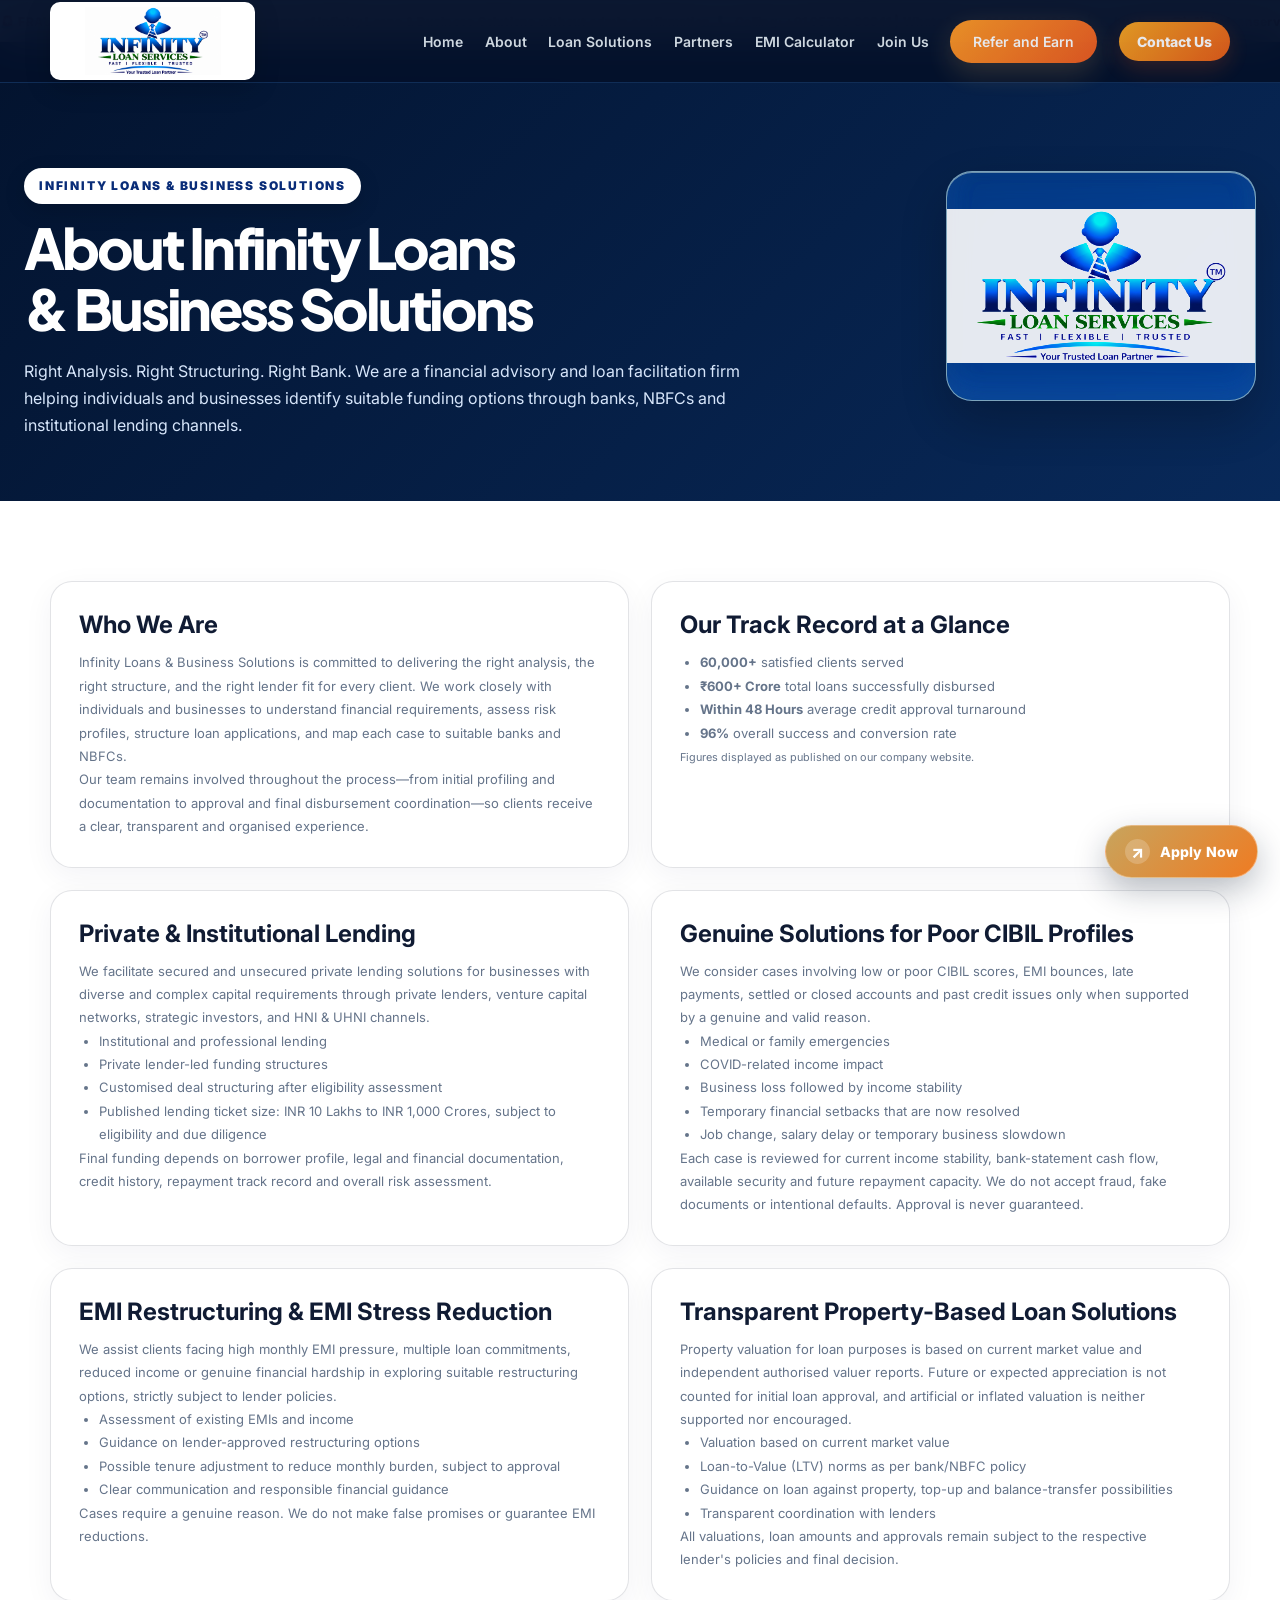
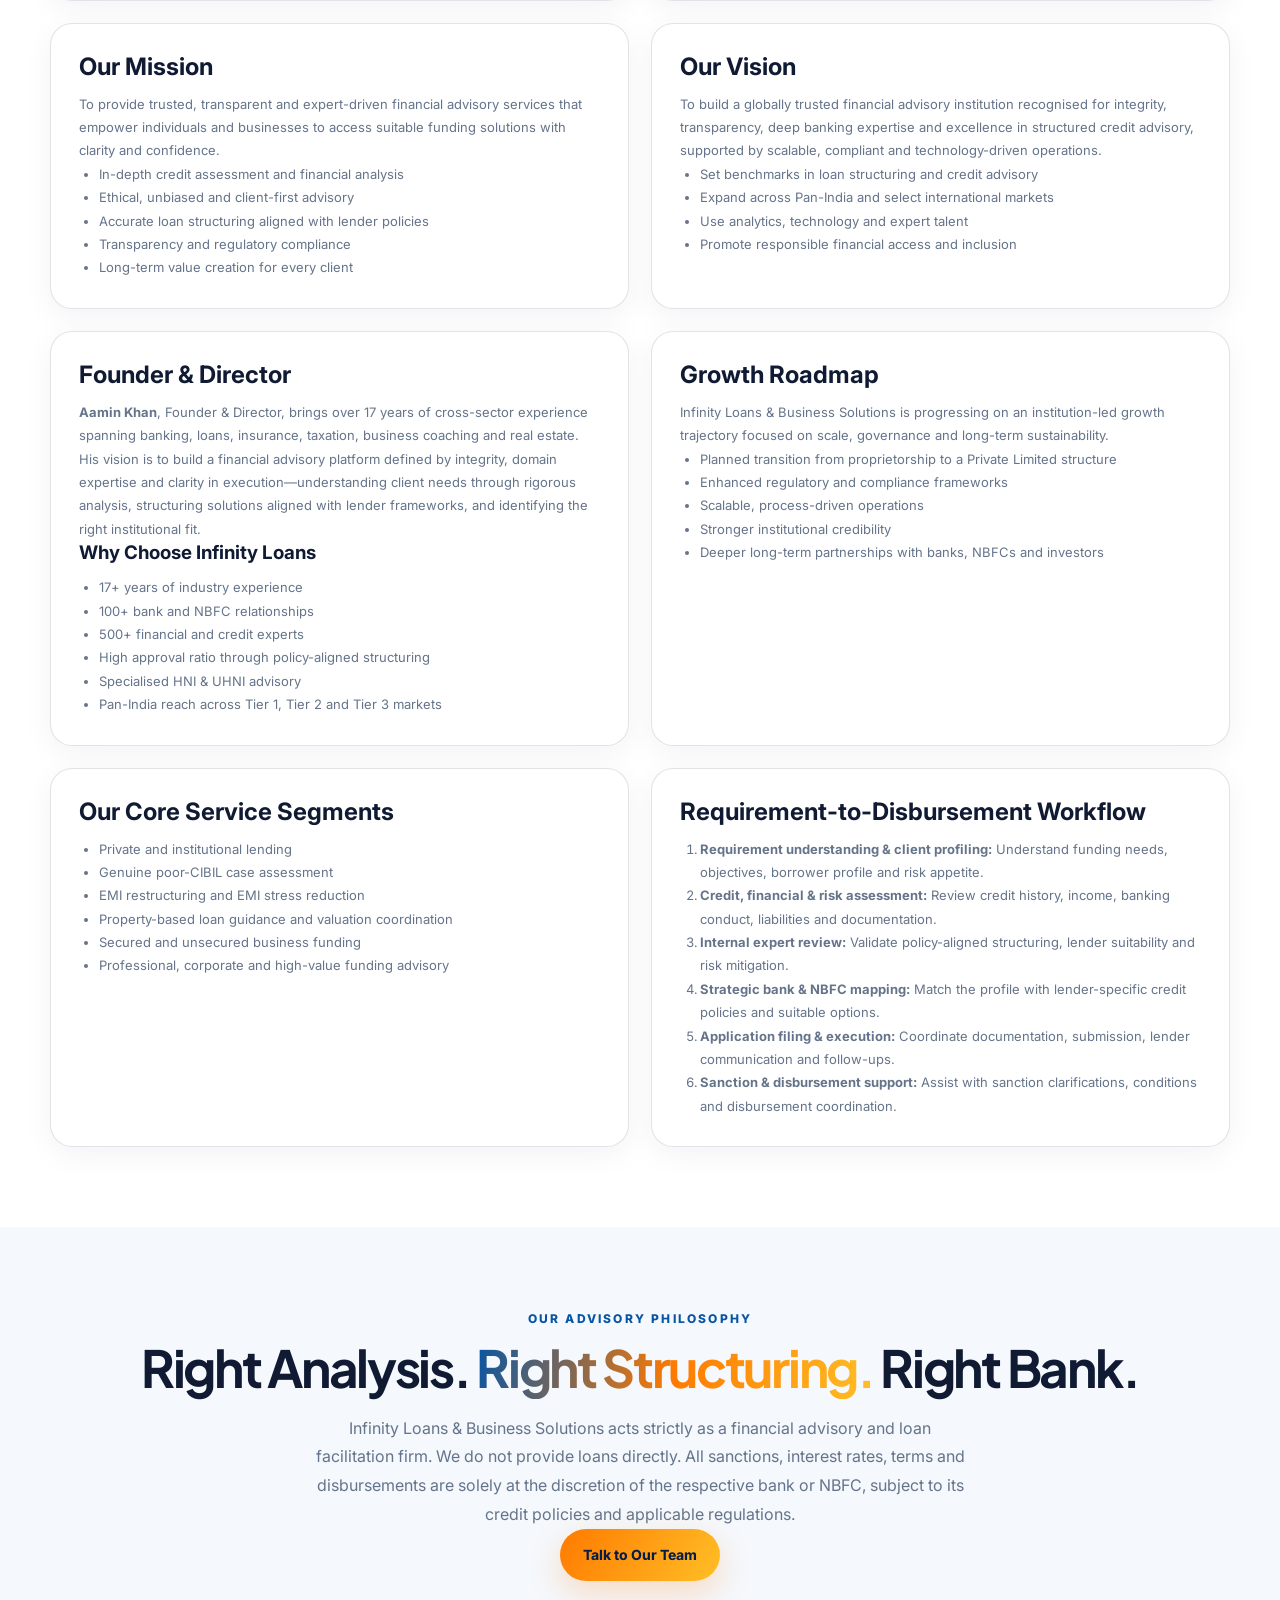
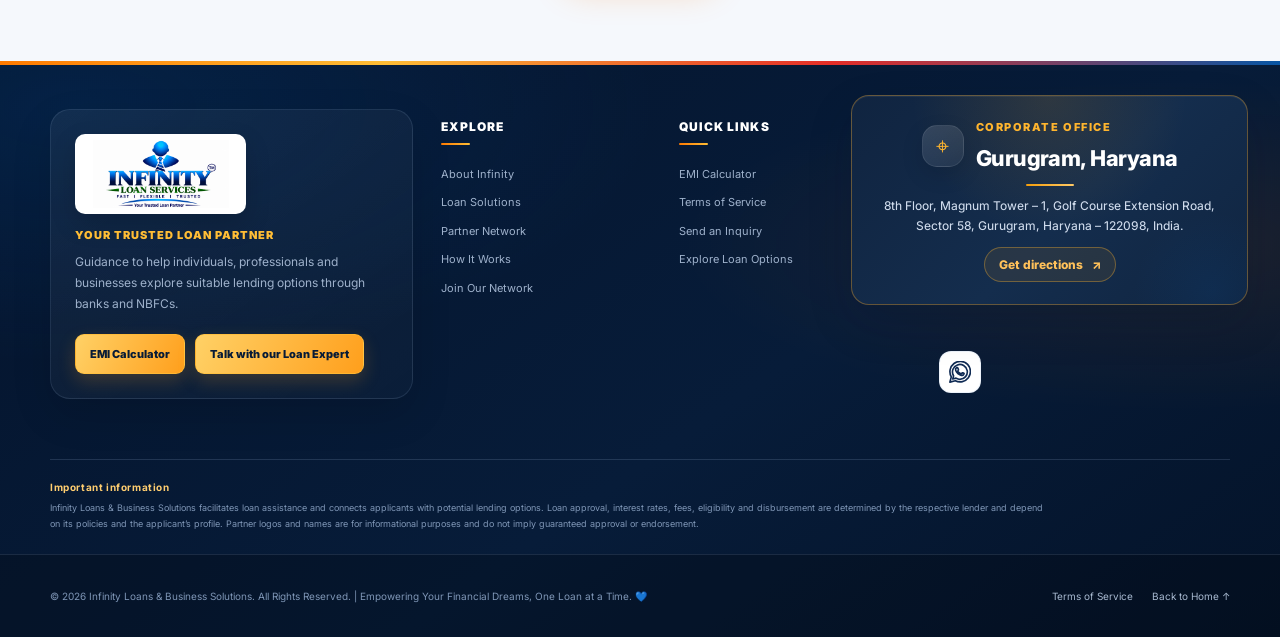
==== about-us.html @ c9a53630 "Upload complete new Infinity Loan Services website" ====
<!doctype html><html lang="en"><head><meta charset="utf-8"><meta name="viewport" content="width=device-width,initial-scale=1">
<title>About Us | Infinity Loans & Business Solutions</title><meta name="description" content="Financial advisory and loan facilitation focused on suitable lender mapping, transparent structuring and end-to-end application support.">
<link rel="canonical" href="about-us.html"><meta property="og:type" content="website"><meta property="og:title" content="About Us | Infinity Loans & Business Solutions"><meta property="og:description" content="Financial advisory and loan facilitation focused on suitable lender mapping and application support."><meta property="og:url" content="about-us.html"><meta property="og:image" content="https://Infinityloanservices-r7s5.vercel.app/assets/navicon.png">
<link rel="icon" href="assets/navicon.png?v=3" type="image/png" sizes="512x512"><link rel="apple-touch-icon" href="assets/navicon.png?v=3"><link rel="stylesheet" href="style.css">
<link rel="preconnect" href="https://fonts.googleapis.com"><link rel="preconnect" href="https://fonts.gstatic.com" crossorigin>
<link href="https://fonts.googleapis.com/css2?family=Inter:wght@400;500;600;700;800;900&family=Plus+Jakarta+Sans:wght@700;800&display=swap" rel="stylesheet">
<!-- Basic context-menu deterrent only; browser developer tools cannot be disabled securely. -->
<script>document.addEventListener('contextmenu', function (event) { event.preventDefault(); });</script>
</head><body><div class="progress-bar" id="progressBar"></div>
<header class="site-header scrolled" id="header">
<nav class="navbar container">
<a aria-label="Infinity Loans &amp; Business Solutions home" class="brand brand-logo" href="index.html#home"><img alt="Infinity Loans &amp; Business Solutions logo" src="assets/infinity-logo.png"/></a>
<button aria-expanded="false" aria-label="Toggle navigation" class="menu-toggle" id="menuToggle" type="button"><span></span><span></span><span></span></button>
<div class="nav-links" id="navLinks"><a href="index.html">Home</a><a href="about-us.html">About</a><a href="index.html#loans">Loan Solutions</a><a href="index.html#partners">Partners</a><a href="emi-calculator.html">EMI Calculator</a><a href="join-us.html">Join Us</a><a class="nav-cta refer-cta" href="refer-and-earn.html">Refer and Earn</a><a class="nav-contact-cta" href="contact.html">Contact Us</a></div>
</nav>
</header><div class="fraud-alert-ticker" role="status" aria-label="Fraud alert"><div class="fraud-alert-track"><span>🚨 FRAUD ALERT: Never pay anyone in the name of Infinity Loans & Business Solutions without admin confirmation. 📞 Calling: +91 95798 80841 | WhatsApp: +91 97666 16960 | 📧 business@infinityloanservices.com / official.infinityloanservices@gmail.com</span><span aria-hidden="true">🚨 FRAUD ALERT: Never pay anyone in the name of Infinity Loans & Business Solutions without admin confirmation. 📞 Calling: +91 95798 80841 | WhatsApp: +91 97666 16960 | 📧 business@infinityloanservices.com / official.infinityloanservices@gmail.com</span></div></div>
<main>
<section class="page-hero"><div class="container"><span class="section-kicker">INFINITY LOANS &amp; BUSINESS SOLUTIONS</span><h1>About Infinity Loans & Business Solutions</h1><p>Right Analysis. Right Structuring. Right Bank. We are a financial advisory and loan facilitation firm helping individuals and businesses identify suitable funding options through banks, NBFCs and institutional lending channels.</p></div></section>
<section class="content-section"><div class="container">
<div class="content-grid">
<div class="content-card"><h2>Who We Are</h2><p>Infinity Loans &amp; Business Solutions is committed to delivering the right analysis, the right structure, and the right lender fit for every client. We work closely with individuals and businesses to understand financial requirements, assess risk profiles, structure loan applications, and map each case to suitable banks and NBFCs.</p><p>Our team remains involved throughout the process—from initial profiling and documentation to approval and final disbursement coordination—so clients receive a clear, transparent and organised experience.</p></div>
<div class="content-card"><h2>Our Track Record at a Glance</h2><ul><li><strong>60,000+</strong> satisfied clients served</li><li><strong>₹600+ Crore</strong> total loans successfully disbursed</li><li><strong>Within 48 Hours</strong> average credit approval turnaround</li><li><strong>96%</strong> overall success and conversion rate</li></ul><p><small>Figures displayed as published on our company website.</small></p></div>
<div class="content-card"><h2>Private &amp; Institutional Lending</h2><p>We facilitate secured and unsecured private lending solutions for businesses with diverse and complex capital requirements through private lenders, venture capital networks, strategic investors, and HNI &amp; UHNI channels.</p><ul><li>Institutional and professional lending</li><li>Private lender-led funding structures</li><li>Customised deal structuring after eligibility assessment</li><li>Published lending ticket size: INR 10 Lakhs to INR 1,000 Crores, subject to eligibility and due diligence</li></ul><p>Final funding depends on borrower profile, legal and financial documentation, credit history, repayment track record and overall risk assessment.</p></div>
<div class="content-card"><h2>Genuine Solutions for Poor CIBIL Profiles</h2><p>We consider cases involving low or poor CIBIL scores, EMI bounces, late payments, settled or closed accounts and past credit issues only when supported by a genuine and valid reason.</p><ul><li>Medical or family emergencies</li><li>COVID-related income impact</li><li>Business loss followed by income stability</li><li>Temporary financial setbacks that are now resolved</li><li>Job change, salary delay or temporary business slowdown</li></ul><p>Each case is reviewed for current income stability, bank-statement cash flow, available security and future repayment capacity. We do not accept fraud, fake documents or intentional defaults. Approval is never guaranteed.</p></div>
<div class="content-card"><h2>EMI Restructuring &amp; EMI Stress Reduction</h2><p>We assist clients facing high monthly EMI pressure, multiple loan commitments, reduced income or genuine financial hardship in exploring suitable restructuring options, strictly subject to lender policies.</p><ul><li>Assessment of existing EMIs and income</li><li>Guidance on lender-approved restructuring options</li><li>Possible tenure adjustment to reduce monthly burden, subject to approval</li><li>Clear communication and responsible financial guidance</li></ul><p>Cases require a genuine reason. We do not make false promises or guarantee EMI reductions.</p></div>
<div class="content-card"><h2>Transparent Property-Based Loan Solutions</h2><p>Property valuation for loan purposes is based on current market value and independent authorised valuer reports. Future or expected appreciation is not counted for initial loan approval, and artificial or inflated valuation is neither supported nor encouraged.</p><ul><li>Valuation based on current market value</li><li>Loan-to-Value (LTV) norms as per bank/NBFC policy</li><li>Guidance on loan against property, top-up and balance-transfer possibilities</li><li>Transparent coordination with lenders</li></ul><p>All valuations, loan amounts and approvals remain subject to the respective lender's policies and final decision.</p></div>
<div class="content-card"><h2>Our Mission</h2><p>To provide trusted, transparent and expert-driven financial advisory services that empower individuals and businesses to access suitable funding solutions with clarity and confidence.</p><ul><li>In-depth credit assessment and financial analysis</li><li>Ethical, unbiased and client-first advisory</li><li>Accurate loan structuring aligned with lender policies</li><li>Transparency and regulatory compliance</li><li>Long-term value creation for every client</li></ul></div>
<div class="content-card"><h2>Our Vision</h2><p>To build a globally trusted financial advisory institution recognised for integrity, transparency, deep banking expertise and excellence in structured credit advisory, supported by scalable, compliant and technology-driven operations.</p><ul><li>Set benchmarks in loan structuring and credit advisory</li><li>Expand across Pan-India and select international markets</li><li>Use analytics, technology and expert talent</li><li>Promote responsible financial access and inclusion</li></ul></div>
<div class="content-card"><h2>Founder &amp; Director</h2><p><strong>Aamin Khan</strong>, Founder &amp; Director, brings over 17 years of cross-sector experience spanning banking, loans, insurance, taxation, business coaching and real estate.</p><p>His vision is to build a financial advisory platform defined by integrity, domain expertise and clarity in execution—understanding client needs through rigorous analysis, structuring solutions aligned with lender frameworks, and identifying the right institutional fit.</p><h3>Why Choose Infinity Loans</h3><ul><li>17+ years of industry experience</li><li>100+ bank and NBFC relationships</li><li>500+ financial and credit experts</li><li>High approval ratio through policy-aligned structuring</li><li>Specialised HNI &amp; UHNI advisory</li><li>Pan-India reach across Tier 1, Tier 2 and Tier 3 markets</li></ul></div>
<div class="content-card"><h2>Growth Roadmap</h2><p>Infinity Loans &amp; Business Solutions is progressing on an institution-led growth trajectory focused on scale, governance and long-term sustainability.</p><ul><li>Planned transition from proprietorship to a Private Limited structure</li><li>Enhanced regulatory and compliance frameworks</li><li>Scalable, process-driven operations</li><li>Stronger institutional credibility</li><li>Deeper long-term partnerships with banks, NBFCs and investors</li></ul></div>
<div class="content-card"><h2>Our Core Service Segments</h2><ul><li>Private and institutional lending</li><li>Genuine poor-CIBIL case assessment</li><li>EMI restructuring and EMI stress reduction</li><li>Property-based loan guidance and valuation coordination</li><li>Secured and unsecured business funding</li><li>Professional, corporate and high-value funding advisory</li></ul></div>
<div class="content-card"><h2>Requirement-to-Disbursement Workflow</h2><ol><li><strong>Requirement understanding &amp; client profiling:</strong> Understand funding needs, objectives, borrower profile and risk appetite.</li><li><strong>Credit, financial &amp; risk assessment:</strong> Review credit history, income, banking conduct, liabilities and documentation.</li><li><strong>Internal expert review:</strong> Validate policy-aligned structuring, lender suitability and risk mitigation.</li><li><strong>Strategic bank &amp; NBFC mapping:</strong> Match the profile with lender-specific credit policies and suitable options.</li><li><strong>Application filing &amp; execution:</strong> Coordinate documentation, submission, lender communication and follow-ups.</li><li><strong>Sanction &amp; disbursement support:</strong> Assist with sanction clarifications, conditions and disbursement coordination.</li></ol></div>
</div></div></section>
<section class="content-section alt"><div class="container"><div class="section-title center"><span class="section-kicker">OUR ADVISORY PHILOSOPHY</span><h2>Right Analysis. <span>Right Structuring.</span> Right Bank.</h2><p>Infinity Loans &amp; Business Solutions acts strictly as a financial advisory and loan facilitation firm. We do not provide loans directly. All sanctions, interest rates, terms and disbursements are solely at the discretion of the respective bank or NBFC, subject to its credit policies and applicable regulations.</p><a class="btn btn-primary" href="contact.html">Talk to Our Team</a></div></div></section>
</main><footer class="footer professional-footer" id="site-footer">
  <div class="container footer-main">
    <div class="footer-brand-column">
      <a class="footer-logo-link" href="index.html" aria-label="Infinity Loans & Business Solutions home">
        <img alt="Infinity Loans & Business Solutions" src="assets/infinity-logo.png"/>
      </a>
      <p class="footer-tagline">Your Trusted Loan Partner</p>
      <p class="footer-intro">Guidance to help individuals, professionals and businesses explore suitable lending options through banks and NBFCs.</p>
      <div class="footer-cta-row">
        <a class="footer-button footer-button-outline" href="emi-calculator.html">EMI Calculator</a>
        <button class="footer-button footer-button-outline" type="button" data-open-expert>Talk with our Loan Expert</button>
      </div>
    </div>

    <div class="footer-column">
      <h3>Explore</h3>
      <a href="index.html#about">About Infinity</a>
      <a href="index.html#loans">Loan Solutions</a>
      <a href="index.html#partners">Partner Network</a>
      <a href="index.html#process">How It Works</a>
      <a href="join-us.html">Join Our Network</a>
    </div>

    <div class="footer-column">
      <h3>Quick Links</h3>
      <a href="emi-calculator.html">EMI Calculator</a>
      <a href="terms-of-services.html">Terms of Service</a>
      <a href="index.html#open-loan-form">Send an Inquiry</a>
      <a href="index.html#loans">Explore Loan Options</a>
    </div>
    <div class="footer-social-links footer-social-icons" aria-label="Follow us on social media">


<a aria-label="WhatsApp" title="WhatsApp" href="https://wa.me/919766616960" rel="noopener noreferrer" target="_blank" class="footer-social-icon whatsapp"><svg viewBox="0 0 24 24" aria-hidden="true"><path d="M20.3 3.7A11.3 11.3 0 0 0 2.5 17.3L1 23l5.9-1.5A11.3 11.3 0 0 0 20.3 3.7ZM12 20a8 8 0 0 1-4.1-1.1l-.3-.2-3.5.9.9-3.4-.2-.4A8.1 8.1 0 1 1 12 20Z"/><path d="M16.5 13.8c-.2-.1-1.5-.8-1.7-.9s-.4-.1-.5.1-.6.8-.8.9-.3.2-.5.1a6.7 6.7 0 0 1-2-1.2 7.2 7.2 0 0 1-1.4-1.7c-.1-.2 0-.3.1-.4l.4-.5.2-.4c.1-.1 0-.3 0-.4s-.5-1.3-.7-1.8-.4-.4-.5-.4h-.5c-.2 0-.4.1-.6.3s-.8.8-.8 1.9.8 2.2.9 2.4a9.5 9.5 0 0 0 3.7 3.3c.5.2.9.4 1.2.5.5.2 1 .2 1.4.1.4-.1 1.5-.6 1.7-1.1s.2-1 .2-1.1-.2-.2-.4-.3Z"/></svg></a>
</div>
  </div>

  <div class="container footer-addresses">
    <div class="footer-address-card">
      <div class="footer-address-heading"><span class="footer-address-icon" aria-hidden="true">⌖</span><div><span class="footer-eyebrow">CORPORATE OFFICE</span><h3>Gurugram, Haryana</h3></div></div>
      <p>8th Floor, Magnum Tower – 1, Golf Course Extension Road, Sector 58, Gurugram, Haryana – 122098, India.</p>
      <a class="footer-map-link" href="https://www.google.com/maps/search/?api=1&amp;query=8th+Floor+Magnum+Tower+1+Golf+Course+Extension+Road+Sector+58+Gurugram+Haryana+122098" target="_blank" rel="noopener noreferrer">Get directions <span aria-hidden="true">↗</span></a>
    </div>
  </div>

  <div class="container footer-disclaimer">
    <strong>Important information</strong>
    <p>Infinity Loans & Business Solutions facilitates loan assistance and connects applicants with potential lending options. Loan approval, interest rates, fees, eligibility and disbursement are determined by the respective lender and depend on its policies and the applicant’s profile. Partner logos and names are for informational purposes and do not imply guaranteed approval or endorsement.</p>
  </div>

  <div class="footer-bottom">
    <div class="container footer-bottom-inner">
      <span>© 2026 Infinity Loans & Business Solutions. All Rights Reserved. | Empowering Your Financial Dreams, One Loan at a Time. 💙</span>
      <div class="footer-legal-links"><a href="terms-of-services.html">Terms of Service</a><a href="index.html#home">Back to Home ↑</a></div>
    </div>
  </div>
</footer><div class="expert-modal" id="expertModal" aria-hidden="true" role="dialog" aria-modal="true" aria-labelledby="expertModalTitle"><button class="expert-modal-overlay" type="button" data-close-expert aria-label="Close expert popup"></button><div class="expert-modal-card" role="document"><div class="expert-modal-header"><div class="expert-modal-brand"><img src="assets/infinity-logo.png" alt="Infinity Loans & Business Solutions logo"><strong>Infinity Loans & Business Solutions</strong></div><button type="button" class="expert-modal-close" data-close-expert aria-label="Close">×</button></div><p class="expert-eyebrow">TALK WITH OUR LOAN EXPERT</p><h2 id="expertModalTitle">Aamin Khan</h2><p class="expert-role">Founder &amp; Director</p><div class="expert-contact-details"><a href="tel:+919579880841">☎ +91 95798 80841</a><a href="mailto:business@infinityloanservices.com">✉ business@infinityloanservices.com</a><a href="mailto:official.infinityloanservices@gmail.com">✉ official.infinityloanservices@gmail.com</a></div><p class="expert-help">Get guidance on available loan options and the application process.</p></div></div>
<script src="script.js"></script>
<a class="floating-apply-now" id="floatingApplyNow" href="index.html#open-loan-form"  aria-label="Open loan application form"><span class="floating-apply-icon" aria-hidden="true">↗</span><span>Apply Now</span></a>
</body></html>
---- style.css ----
:root{
  --navy:#092C78;--navy2:#0756C9;--blue:#078CF0;--blue2:#6CB8F5;
  --orange:#FF7900;--red:#ED241D;--gold:#FFB547;--white:#fff;--muted:#63738c;
  --bg:#f7f5f0;--line:rgba(16,27,51,.12);--shadow:0 25px 70px rgba(16,27,51,.12);
  --radius:24px;
}
*{box-sizing:border-box;margin:0;padding:0}
html{scroll-behavior:smooth}
body{font-family:Inter,Arial,sans-serif;color:var(--navy);background:var(--bg);overflow-x:hidden}
a{text-decoration:none;color:inherit}
button{font:inherit}
.container{width:min(1180px,calc(100% - 40px));margin:auto}
.preloader{position:fixed;inset:0;background:#041633;z-index:9999;display:grid;place-items:center;transition:.6s ease}
.preloader img{position:absolute;width:150px;max-width:34vw;background:transparent;padding:0;border-radius:0;object-fit:contain;box-shadow:none;filter:none;z-index:1}
.loader-ring{width:240px;height:240px;box-sizing:border-box;background:#fff;border:3px solid rgba(255,255,255,.18);border-top-color:var(--orange);border-right-color:var(--blue2);border-radius:50%;animation:spin 1.1s linear infinite;box-shadow:0 10px 36px rgba(0,0,0,.18)}
.progress-bar{position:fixed;left:0;top:0;height:3px;width:0;background:linear-gradient(90deg,var(--orange),var(--gold),var(--blue2));z-index:1000;box-shadow:0 0 15px rgba(255,122,0,.8)}
.site-header{position:fixed;top:0;left:0;width:100%;z-index:100;transition:.3s}
.site-header.scrolled{background:rgba(5,24,55,.9);backdrop-filter:blur(16px);box-shadow:0 10px 30px rgba(0,0,0,.12)}
.navbar{height:82px;display:flex;align-items:center;justify-content:space-between;gap:30px}
.brand img{width:165px;height:auto;display:block;filter:drop-shadow(0 6px 18px rgba(0,0,0,.18))}
.nav-links{display:flex;align-items:center;gap:27px;color:#fff;font-weight:600;font-size:14px}
.nav-links>a{position:relative;opacity:.9;transition:.25s}
.nav-links>a:not(.nav-cta)::after{content:"";position:absolute;left:0;bottom:-8px;width:0;height:2px;background:var(--orange);transition:.25s}
.nav-links>a:hover{opacity:1;color:#fff}.nav-links>a:hover::after{width:100%}
.nav-cta{padding:12px 18px;border-radius:30px;background:linear-gradient(135deg,var(--orange),#ff9c17);color:#fff!important;box-shadow:0 8px 25px rgba(255,122,0,.3)}
.menu-toggle{display:none;border:0;background:none;width:42px;height:42px;cursor:pointer}
.menu-toggle span{display:block;width:24px;height:2px;background:#fff;margin:5px auto;transition:.25s}
.hero{min-height:820px;position:relative;overflow:hidden;background:radial-gradient(circle at 78% 35%,rgba(22,166,255,.22),transparent 28%),linear-gradient(135deg,#03132e,#08295a 55%,#04142f)}
.hero-grid{position:absolute;inset:0;background-image:linear-gradient(rgba(255,255,255,.04) 1px,transparent 1px),linear-gradient(90deg,rgba(255,255,255,.04) 1px,transparent 1px);background-size:70px 70px;mask-image:linear-gradient(to bottom,#000,transparent)}

/* LoansJagat-inspired animated lender logo streams for Infinity hero */
.hero-bank-streams{position:absolute;z-index:1;inset:17% 0 7%;overflow:hidden;pointer-events:none;opacity:.48;mask-image:linear-gradient(90deg,transparent 0%,#000 5%,#000 96%,transparent 100%);-webkit-mask-image:linear-gradient(90deg,transparent 0%,#000 5%,#000 96%,transparent 100%)}
/* Keep the hero copy clean while allowing lender logos to remain visible around the visual on the right. */
.hero-bank-streams::after{content:"";position:absolute;z-index:10;inset:0;pointer-events:none;background:linear-gradient(90deg,rgba(3,19,46,.99) 0%,rgba(3,19,46,.96) 31%,rgba(3,19,46,.84) 43%,rgba(3,19,46,.45) 57%,rgba(3,19,46,.08) 76%,rgba(3,19,46,.12) 100%),linear-gradient(180deg,rgba(3,19,46,.45) 0%,transparent 22%,transparent 76%,rgba(3,19,46,.48) 100%)}
.bank-stream-lane{position:absolute;left:0;width:max-content;display:flex;align-items:center;gap:16px;will-change:transform;animation:bankStreamLeft var(--stream-duration,38s) linear infinite;transform:translate3d(0,0,0)}
.bank-stream-lane:nth-child(1){top:8%;--stream-duration:46s;opacity:.48;transform:scale(.82);transform-origin:left center}
.bank-stream-lane:nth-child(2){top:31%;--stream-duration:36s;opacity:.62}
.bank-stream-lane:nth-child(3){top:57%;--stream-duration:42s;opacity:.48;transform:scale(.88);transform-origin:left center}
.bank-stream-lane:nth-child(4){top:79%;--stream-duration:32s;opacity:.32;transform:scale(.78);transform-origin:left center}
.bank-stream-track{display:flex;align-items:center;gap:16px;padding-right:16px}
.bank-stream-card{width:142px;height:58px;flex:0 0 142px;display:flex;align-items:center;gap:9px;padding:9px 11px;border:1px solid rgba(173,213,255,.23);border-radius:14px;background:linear-gradient(135deg,rgba(255,255,255,.105),rgba(255,255,255,.035));box-shadow:0 10px 28px rgba(0,0,0,.12),inset 0 1px rgba(255,255,255,.08);backdrop-filter:blur(8px);-webkit-backdrop-filter:blur(8px)}
.bank-stream-logo{width:31px;height:31px;flex:0 0 31px;display:grid;place-items:center;border-radius:8px;background:rgba(255,255,255,.94);overflow:hidden;color:#123c79;font-weight:900;font-size:10px;letter-spacing:-.5px}
.bank-stream-logo img{width:25px;height:25px;object-fit:contain;display:block}
.bank-stream-name{font-size:9px;line-height:1.2;font-weight:800;color:rgba(239,247,255,.9);max-width:83px}
@keyframes bankStreamLeft{from{transform:translate3d(0,0,0)}to{transform:translate3d(-50%,0,0)}}
@media(max-width:800px){.hero-bank-streams{inset:18% 0 9%;opacity:.34}.bank-stream-card{width:120px;height:49px;flex-basis:120px;padding:7px 8px;gap:7px}.bank-stream-logo{width:27px;height:27px;flex-basis:27px}.bank-stream-logo img{width:22px;height:22px}.bank-stream-name{font-size:8px}.bank-stream-lane{gap:10px}.bank-stream-track{gap:10px}}
@media(max-width:480px){.hero-bank-streams{inset:16% 0 6%;opacity:.22}.bank-stream-lane:nth-child(1),.bank-stream-lane:nth-child(4){display:none}.bank-stream-card{width:108px;height:44px;flex-basis:108px}.bank-stream-name{font-size:7px}}
@media(prefers-reduced-motion:reduce){.bank-stream-lane{animation:none;transform:translate3d(-18%,0,0)}}

.orb{position:absolute;border-radius:50%;filter:blur(2px);animation:float 7s ease-in-out infinite}
.orb-1{width:500px;height:500px;right:-170px;top:120px;background:radial-gradient(circle,rgba(255,122,0,.28),transparent 67%)}
.orb-2{width:420px;height:420px;left:-180px;bottom:40px;background:radial-gradient(circle,rgba(0,115,255,.24),transparent 67%);animation-delay:-2s}
.hero-content{min-height:820px;display:grid;grid-template-columns:1.04fr .96fr;align-items:center;gap:20px;padding-top:70px;position:relative;z-index:2}
.hero-copy{color:#fff;padding:50px 0 30px}
.eyebrow,.section-kicker{font-size:12px;letter-spacing:2.2px;font-weight:800;color:var(--orange)}
.eyebrow{display:inline-flex;align-items:center;gap:9px;padding:9px 13px;border:1px solid rgba(255,255,255,.17);border-radius:30px;background:rgba(255,255,255,.06);margin-bottom:20px;color:#dfeaff}
.pulse-dot{width:8px;height:8px;background:#2df59b;border-radius:50%;box-shadow:0 0 0 7px rgba(45,245,155,.1);animation:pulse 1.7s infinite}
h1{font-family:"Plus Jakarta Sans",Inter,sans-serif;font-size:clamp(46px,6vw,76px);line-height:1.02;letter-spacing:-3px;max-width:720px}
h1 span,h2 span{background:linear-gradient(90deg,var(--orange),var(--gold));-webkit-background-clip:text;background-clip:text;color:transparent}
.hero-text{font-size:17px;line-height:1.8;color:#c5d4ea;max-width:610px;margin:25px 0}
.hero-actions{display:flex;gap:14px;flex-wrap:wrap}
.btn{display:inline-flex;align-items:center;gap:12px;padding:15px 22px;border-radius:12px;font-weight:800;font-size:14px;transition:.3s}
.btn-primary{background:linear-gradient(135deg,var(--orange),#ffad25);color:#fff;box-shadow:0 15px 35px rgba(255,122,0,.25)}
.btn-primary:hover{transform:translateY(-3px);box-shadow:0 20px 40px rgba(255,122,0,.35)}
.btn-ghost{border:1px solid rgba(255,255,255,.2);color:#fff;background:rgba(255,255,255,.04)}
.btn-ghost:hover{background:rgba(255,255,255,.1);transform:translateY(-3px)}
.trust-row{display:flex;gap:0;margin-top:48px;border-top:1px solid rgba(255,255,255,.12);padding-top:24px}
.trust-row>div{padding:0 25px;border-right:1px solid rgba(255,255,255,.12)}
.trust-row>div:first-child{padding-left:0}.trust-row>div:last-child{border:0}
.trust-row strong{display:block;font-size:21px;color:#fff}.trust-row span{font-size:11px;color:#9eb0c9;line-height:1.4;display:block;margin-top:4px}
.disclaimer{display:block;color:#7187a6;font-size:9px;margin-top:15px}
.hero-visual{height:620px;position:relative;display:grid;place-items:center}
.logo-stage{width:min(500px,90%);aspect-ratio:1;position:relative;display:grid;place-items:center}
.logo-stage img{width:58%;z-index:3;filter:drop-shadow(0 30px 35px rgba(0,0,0,.35))}
.logo-backdrop{position:absolute;width:58%;height:58%;border-radius:50%;background:radial-gradient(circle,rgba(255,255,255,.12),rgba(255,255,255,.02) 55%,transparent 70%);box-shadow:inset 0 0 80px rgba(255,255,255,.04),0 0 80px rgba(16,157,255,.16)}
.stage-ring{position:absolute;border-radius:50%;border:1px solid rgba(255,255,255,.13);transform:rotateX(65deg)}
.ring-a{inset:7%;animation:spin 15s linear infinite;border-color:rgba(255,122,0,.35)}
.ring-b{inset:17%;animation:spinReverse 11s linear infinite;border-color:rgba(22,166,255,.3)}
.ring-c{inset:28%;animation:spin 8s linear infinite;border-style:dashed}
.floating-card{position:absolute;z-index:5;background:rgba(255,255,255,.1);border:1px solid rgba(255,255,255,.17);backdrop-filter:blur(18px);border-radius:17px;padding:15px 17px;color:#fff;display:flex;align-items:center;gap:12px;box-shadow:0 20px 40px rgba(0,0,0,.2);animation:float 5s ease-in-out infinite}
.floating-card small{display:block;color:#a9bdd8;margin-top:4px;font-size:10px}
.card-top{right:4%;top:17%}.card-bottom{left:4%;bottom:15%;animation-delay:-2s}
.mini-icon{width:35px;height:35px;border-radius:50%;display:grid;place-items:center;background:rgba(42,239,153,.15);color:#48f7a6;font-weight:900}
.mini-bars{height:34px;display:flex;align-items:flex-end;gap:4px}.mini-bars i{display:block;width:5px;background:var(--orange);border-radius:4px}.mini-bars i:nth-child(1){height:10px}.mini-bars i:nth-child(2){height:17px}.mini-bars i:nth-child(3){height:25px}.mini-bars i:nth-child(4){height:19px}.mini-bars i:nth-child(5){height:31px}
.hero-bottom-wave{position:absolute;bottom:-1px;left:-2%;width:104%;height:80px;background:var(--bg);clip-path:ellipse(65% 60% at 50% 100%)}
.stats-strip{background:#fff;border-bottom:1px solid var(--line)}
.stats-grid{display:grid;grid-template-columns:repeat(4,1fr);gap:0}
.stat{display:flex;align-items:center;gap:14px;padding:25px 22px;border-right:1px solid var(--line)}.stat:first-child{padding-left:0}.stat:last-child{border:0}
.stat-icon{width:45px;height:45px;border-radius:13px;display:grid;place-items:center;background:linear-gradient(135deg,#fff2e8,#e8f4ff);color:var(--blue);font-size:20px;font-weight:900}
.stat strong{font-size:23px}.stat>div>span{font-size:17px;font-weight:800;color:var(--orange)}.stat small{display:block;color:#71819a;font-size:10px;margin-top:3px}
.section{padding:105px 0}
.split{display:grid;grid-template-columns:1.1fr .9fr;gap:80px;align-items:center}
.section-heading h2,.section-title h2{font-family:"Plus Jakarta Sans",Inter,sans-serif;font-size:clamp(34px,4vw,53px);line-height:1.1;letter-spacing:-2px;margin:12px 0 18px}
.section-heading>p,.section-title>p{color:#64748b;line-height:1.8;max-width:650px}
.feature-list{margin-top:30px;display:grid;gap:15px}
.feature-list>div{display:grid;grid-template-columns:45px 1fr;column-gap:14px;padding:16px 0;border-bottom:1px solid var(--line)}
.feature-list span{grid-row:span 2;color:var(--orange);font-weight:900;font-size:13px}
.feature-list b{font-size:15px}.feature-list p{color:#748198;font-size:12px;margin-top:4px}
.director-card{position:relative;overflow:hidden;background:linear-gradient(145deg,#071b40,#0b3673);color:#fff;border-radius:30px;padding:45px;min-height:420px;box-shadow:var(--shadow)}
.director-glow{position:absolute;width:280px;height:280px;right:-100px;top:-100px;border-radius:50%;background:radial-gradient(circle,rgba(255,122,0,.35),transparent 68%)}
.director-avatar{width:76px;height:76px;border-radius:22px;display:grid;place-items:center;background:linear-gradient(135deg,var(--orange),var(--red));font-size:24px;font-weight:900;box-shadow:0 12px 30px rgba(255,80,0,.25)}
.director-label{margin-top:45px;font-size:11px;letter-spacing:2px;color:#8ea8c9;font-weight:800}
.director-card h3{font-size:37px;margin:7px 0}.director-card p{color:#b8c8dd;line-height:1.8;font-size:13px;max-width:420px}
.text-link{display:inline-flex;margin-top:25px;color:#fff;font-weight:800;font-size:13px;border-bottom:1px solid var(--orange);padding-bottom:5px}
.loans{background:#fff}
.center{text-align:center}.center>p{margin:0 auto}
.loan-filter{display:flex;justify-content:center;gap:9px;margin:35px 0;flex-wrap:wrap}
.filter,.partner-tab{border:1px solid var(--line);background:#fff;padding:10px 17px;border-radius:30px;color:#5f6e83;font-size:12px;font-weight:800;cursor:pointer;transition:.25s}
.filter:hover,.filter.active,.partner-tab:hover,.partner-tab.active{background:var(--navy);color:#fff;border-color:var(--navy)}
.loan-grid{display:grid;grid-template-columns:repeat(4,1fr);gap:17px}
.loan-card{padding:24px;border:1px solid var(--line);border-radius:19px;background:#fff;position:relative;overflow:hidden;transition:.35s;box-shadow:0 5px 20px rgba(7,29,73,.03)}
.loan-card::before{content:"";position:absolute;inset:0;background:linear-gradient(135deg,rgba(255,122,0,.09),transparent 50%,rgba(0,100,230,.06));opacity:0;transition:.3s}
.loan-card:hover{transform:translateY(-7px);box-shadow:0 20px 45px rgba(7,29,73,.1);border-color:rgba(0,100,230,.2)}.loan-card:hover::before{opacity:1}
.loan-icon{width:50px;height:50px;border-radius:15px;display:grid;place-items:center;background:linear-gradient(135deg,#fff1e8,#eaf5ff);color:var(--orange);font-size:22px;font-weight:900;margin-bottom:18px}
.loan-card h3{font-size:16px;margin-bottom:8px}.loan-card p{font-size:11px;color:#718096;line-height:1.65;min-height:53px}.loan-card>span{display:block;margin-top:17px;color:var(--blue);font-size:11px;font-weight:900}
.partner-section{background:linear-gradient(180deg,#f7faff,#eef4fc)}
.partner-tabs{display:flex;justify-content:center;gap:8px;margin:35px 0 25px}
.partner-panel{display:none}.partner-panel.active{display:block;animation:fadeUp .4s ease}
.logo-grid{display:grid;grid-template-columns:repeat(5,1fr);gap:10px}
.logo-grid div{min-height:74px;border:1px solid rgba(10,45,99,.1);border-radius:14px;background:#fff;display:grid;place-items:center;text-align:center;padding:10px;font-weight:900;font-size:12px;color:#123768;box-shadow:0 6px 18px rgba(7,29,73,.03);transition:.25s}
.logo-grid div:hover{transform:translateY(-3px);border-color:rgba(255,122,0,.35);color:var(--orange)}
.partner-note{text-align:center;color:#8996aa;font-size:10px;margin-top:18px}
.process{background:#fff}
.process-line{display:grid;grid-template-columns:repeat(4,1fr);gap:20px;margin-top:55px;position:relative}
.process-line::before{content:"";position:absolute;top:52px;left:11%;right:11%;height:1px;background:linear-gradient(90deg,var(--orange),var(--blue2));opacity:.25}
.process-step{position:relative;text-align:center}.process-step>span{font-size:10px;font-weight:900;color:var(--orange)}
.process-icon{position:relative;margin:12px auto 20px;width:75px;height:75px;border-radius:50%;display:grid;place-items:center;background:#fff;border:8px solid #edf4ff;box-shadow:0 10px 30px rgba(5,40,90,.09);font-size:23px;color:var(--blue);z-index:2}
.process-step h3{font-size:15px}.process-step p{font-size:11px;line-height:1.6;color:#748198;margin-top:8px;padding:0 20px}
.cta-section{position:relative;overflow:hidden;background:linear-gradient(135deg,#061a3d,#0b3b80);color:#fff;padding:90px 0}
.cta-section::before{content:"";position:absolute;inset:0;background-image:linear-gradient(rgba(255,255,255,.04) 1px,transparent 1px),linear-gradient(90deg,rgba(255,255,255,.04) 1px,transparent 1px);background-size:60px 60px}
.cta-glow{position:absolute;width:600px;height:600px;right:-250px;top:-250px;border-radius:50%;background:radial-gradient(circle,rgba(255,122,0,.25),transparent 65%)}
.cta-inner{position:relative;display:grid;grid-template-columns:1fr .8fr;align-items:center;gap:70px}
.cta-inner h2{font-family:"Plus Jakarta Sans",Inter,sans-serif;font-size:clamp(38px,5vw,60px);line-height:1.05;letter-spacing:-2px;margin:10px 0 18px}.cta-inner p{color:#b8c8df;line-height:1.7;max-width:550px}
.contact-card{padding:25px;border:1px solid rgba(255,255,255,.15);border-radius:22px;background:rgba(255,255,255,.06);backdrop-filter:blur(15px)}
.contact-item{display:flex;align-items:center;gap:15px;padding:16px 0;border-bottom:1px solid rgba(255,255,255,.1)}.contact-item:last-child{border:0}
.contact-item>span{width:43px;height:43px;border-radius:12px;display:grid;place-items:center;background:rgba(255,122,0,.15);color:#ffad42}.contact-item small{display:block;font-size:9px;letter-spacing:1.5px;color:#91a8c8;font-weight:800;margin-bottom:4px}.contact-item a{font-size:13px;font-weight:700;color:#fff;word-break:break-word}
.footer{background:#03122b;color:#91a6c3}.footer-top{padding:38px 0;display:flex;align-items:center;justify-content:space-between;gap:30px}.footer-brand img{width:170px;filter:drop-shadow(0 6px 15px rgba(0,0,0,.3))}.footer-brand p{font-size:10px;margin-top:8px;color:#738aa9}.footer-links{display:flex;gap:22px;font-size:11px;font-weight:700}.footer-links a:hover{color:#fff}
.footer-bottom{border-top:1px solid rgba(255,255,255,.08);padding:18px 0;display:flex;justify-content:space-between;gap:20px;font-size:9px}
.back-top{position:fixed;right:22px;bottom:22px;width:43px;height:43px;border:0;border-radius:50%;background:var(--orange);color:#fff;font-size:19px;cursor:pointer;opacity:0;visibility:hidden;transform:translateY(10px);transition:.3s;z-index:90;box-shadow:0 10px 25px rgba(255,122,0,.3)}.back-top.show{opacity:1;visibility:visible;transform:none}
.reveal{opacity:0;transform:translateY(28px);transition:opacity .8s ease,transform .8s ease}.reveal.visible{opacity:1;transform:none}.delay-1{transition-delay:.1s}.delay-2{transition-delay:.2s}.delay-3{transition-delay:.3s}
.hero-particles{position:absolute;inset:0;pointer-events:none}.particle{position:absolute;width:3px;height:3px;background:#fff;border-radius:50%;opacity:.25;animation:particleMove linear infinite}
@keyframes spin{to{transform:rotate(360deg)}}@keyframes spinReverse{to{transform:rotate(-360deg)}}@keyframes float{0%,100%{transform:translateY(0)}50%{transform:translateY(-13px)}}@keyframes pulse{50%{box-shadow:0 0 0 12px rgba(45,245,155,0)}}@keyframes fadeUp{from{opacity:0;transform:translateY(10px)}to{opacity:1;transform:none}}@keyframes particleMove{to{transform:translateY(-100vh);opacity:0}} 
@media(max-width:1050px){.nav-links{gap:16px}.hero-content{grid-template-columns:1fr .8fr}.loan-grid{grid-template-columns:repeat(3,1fr)}.logo-grid{grid-template-columns:repeat(4,1fr)}}
@media(max-width:800px){
  .container{width:min(100% - 28px,650px)}.navbar{height:70px}.brand img{width:145px}.menu-toggle{display:block}
  .nav-links{position:absolute;top:70px;left:14px;right:14px;display:none;flex-direction:column;align-items:stretch;gap:0;background:rgba(4,20,47,.98);border:1px solid rgba(255,255,255,.12);border-radius:18px;padding:10px;box-shadow:0 25px 50px rgba(0,0,0,.25)}
  .nav-links.open{display:flex}.nav-links>a{padding:14px 12px}.nav-links>a:not(.nav-cta)::after{display:none}.nav-cta{text-align:center;margin-top:5px}
  .hero{min-height:auto}.hero-content{min-height:auto;grid-template-columns:1fr;padding:100px 0 90px}.hero-copy{padding:30px 0 0}.hero-visual{height:420px;order:-1}.logo-stage{width:360px}.card-top{right:0;top:8%}.card-bottom{left:0;bottom:8%}
  h1{font-size:46px;letter-spacing:-2px}.hero-text{font-size:14px}.trust-row{margin-top:35px}.trust-row>div{padding:0 13px}.trust-row strong{font-size:17px}.trust-row span{font-size:9px}
  .stats-grid{grid-template-columns:repeat(2,1fr)}.stat:nth-child(2){border-right:0}.stat:nth-child(3),.stat:nth-child(4){border-top:1px solid var(--line)}
  .section{padding:75px 0}.split,.cta-inner{grid-template-columns:1fr;gap:45px}.director-card{min-height:360px}.loan-grid{grid-template-columns:repeat(2,1fr)}.logo-grid{grid-template-columns:repeat(3,1fr)}
  .process-line{grid-template-columns:repeat(2,1fr);gap:35px}.process-line::before{display:none}.footer-top{flex-direction:column;align-items:flex-start}.footer-bottom{flex-direction:column}
}
@media(max-width:480px){
  .container{width:calc(100% - 22px)}.hero-content{padding-top:85px}.hero-visual{height:340px}.logo-stage{width:285px}.floating-card{padding:11px;font-size:11px}.card-top{right:-3px}.card-bottom{left:-3px}
  h1{font-size:40px}.hero-actions .btn{width:100%;justify-content:center}.trust-row>div{padding:0 8px}.trust-row strong{font-size:14px}.trust-row span{font-size:8px}
  .loan-grid{grid-template-columns:1fr}.logo-grid{grid-template-columns:repeat(2,1fr)}.logo-grid div{min-height:65px;font-size:10px}
  .stats-grid{grid-template-columns:1fr}.stat{border-right:0!important;border-top:1px solid var(--line)!important}.stat:first-child{border-top:0!important}.process-line{grid-template-columns:1fr}
  .cta-inner h2{font-size:40px}.footer-links{flex-wrap:wrap;gap:12px}
}


/* --- Logo sizing / transparent PNG handling --- */
.brand{
  display:flex;
  align-items:center;
  width:190px;
  height:62px;
  overflow:visible;
}
.brand img{
  width:190px;
  height:62px;
  object-fit:contain;
  object-position:center;
  display:block;
  filter:drop-shadow(0 7px 16px rgba(0,0,0,.18));
}
.logo-stage{
  overflow:visible;
}
.logo-stage img{
  width:64%;
  height:auto;
  max-height:72%;
  object-fit:contain;
  object-position:center;
  display:block;
}
.footer-brand img{
  width:190px;
  height:72px;
  object-fit:contain;
  object-position:center;
  display:block;
}

/* --- Inquiry popup --- */
body.modal-open{overflow:hidden}
.inquiry-modal{
  position:fixed;
  inset:0;
  z-index:10000;
  display:grid;
  place-items:center;
  padding:20px;
  opacity:0;
  visibility:hidden;
  pointer-events:none;
  transition:opacity .3s ease,visibility .3s ease;
}
.inquiry-modal.show{
  opacity:1;
  visibility:visible;
  pointer-events:auto;
}
.inquiry-overlay{
  position:absolute;
  inset:0;
  background:rgba(2,13,32,.78);
  backdrop-filter:blur(9px);
}
.inquiry-box{
  position:relative;
  z-index:2;
  width:min(560px,100%);
  max-height:calc(100vh - 32px);
  overflow:auto;
  border-radius:28px;
  padding:30px;
  background:
    radial-gradient(circle at 100% 0,rgba(255,125,0,.12),transparent 28%),
    linear-gradient(145deg,#ffffff,#f6f9ff);
  border:1px solid rgba(255,255,255,.7);
  box-shadow:0 35px 100px rgba(0,0,0,.4);
  transform:translateY(25px) scale(.97);
  transition:transform .35s ease;
}
.inquiry-modal.show .inquiry-box{transform:none}
.inquiry-accent{
  position:absolute;
  left:0;
  top:0;
  width:100%;
  height:5px;
  background:linear-gradient(90deg,var(--orange),var(--gold),var(--blue2));
  border-radius:28px 28px 0 0;
}
.inquiry-close{
  position:absolute;
  right:18px;
  top:17px;
  width:38px;
  height:38px;
  border:1px solid var(--line);
  border-radius:50%;
  background:#fff;
  color:var(--navy);
  font-size:25px;
  line-height:1;
  cursor:pointer;
  z-index:3;
  transition:.2s;
}
.inquiry-close:hover{background:var(--navy);color:#fff;transform:rotate(90deg)}
.inquiry-logo-wrap{
  width:150px;
  height:74px;
  display:flex;
  align-items:center;
  margin-bottom:12px;
}
.inquiry-logo-wrap img{
  width:150px;
  height:74px;
  object-fit:contain;
  object-position:left center;
  display:block;
}
.inquiry-heading{padding-right:35px;margin-bottom:22px}
.inquiry-heading h2{
  font-family:"Plus Jakarta Sans",Inter,sans-serif;
  font-size:clamp(25px,5vw,34px);
  line-height:1.1;
  letter-spacing:-1.2px;
  margin:7px 0 10px;
}
.inquiry-heading h2 span{
  background:linear-gradient(90deg,var(--orange),var(--gold));
  -webkit-background-clip:text;
  background-clip:text;
  color:transparent;
}
.inquiry-heading p{font-size:12px;color:#6c7b91;line-height:1.6}
.form-grid{display:grid;grid-template-columns:1fr 1fr;gap:15px}
.form-field{display:block}
.form-field>span{display:block;font-size:11px;font-weight:800;color:#30415d;margin:0 0 7px}
.form-field>span b{color:var(--red)}
.form-field input,
.form-field select{
  width:100%;
  height:48px;
  border:1px solid #dce4ef;
  border-radius:12px;
  outline:none;
  padding:0 14px;
  background:#fff;
  color:var(--navy);
  font:600 13px Inter,sans-serif;
  transition:.2s;
}
.form-field input::placeholder{color:#a5afbf;font-weight:500}
.form-field select{
  height:48px;
  border:1px solid #dce4ef;
  border-radius:12px;
  outline:none;
  padding:0 14px;
  background:#fff;
  color:var(--navy);
  font:600 13px Inter,sans-serif;
  cursor:pointer;
  transition:.2s;
}
.form-field select:focus{
  border-color:#2d8cff;
  box-shadow:0 0 0 4px rgba(45,140,255,.1);
}
.form-field input:focus{
  border-color:#2d8cff;
  box-shadow:0 0 0 4px rgba(45,140,255,.1);
}
.field-error{display:block;min-height:14px;color:#dc2626;font-size:9px;margin-top:4px}
.inquiry-submit{
  width:100%;
  margin-top:4px;
  height:53px;
  border:0;
  border-radius:13px;
  cursor:pointer;
  display:flex;
  align-items:center;
  justify-content:center;
  gap:14px;
  background:linear-gradient(135deg,#0a55bf,#08285e);
  color:#fff;
  font-weight:900;
  font-size:13px;
  box-shadow:0 14px 30px rgba(7,45,100,.22);
  transition:.25s;
}
.inquiry-submit:hover{transform:translateY(-2px);box-shadow:0 18px 35px rgba(7,45,100,.3)}
.inquiry-submit strong{color:#ffae25;font-size:20px}
.form-note{text-align:center;font-size:12px;line-height:1.55;color:#5f6e82;margin-top:10px}
.email-delivery-failed{color:#b42318!important;font-weight:700}
.form-note[role="status"]>a,.refer-note[role="status"]>a{display:block;margin-top:8px;font-weight:800}
@media(max-width:800px){
  .brand{width:160px;height:55px}.brand img{width:160px;height:55px}
  .logo-stage img{width:68%;max-height:70%}
}
@media(max-width:480px){
  .inquiry-modal{place-items:start center;overflow-y:auto;padding:max(12px,env(safe-area-inset-top)) 12px max(12px,env(safe-area-inset-bottom))}
  .inquiry-box{width:100%;max-height:calc(100vh - 24px);max-height:calc(100dvh - max(12px,env(safe-area-inset-top)) - max(12px,env(safe-area-inset-bottom)));margin:0 auto;padding:25px 18px 18px;border-radius:22px;overscroll-behavior:contain;-webkit-overflow-scrolling:touch}
  .inquiry-logo-wrap{width:130px;height:64px}.inquiry-logo-wrap img{width:130px;height:64px}
  .form-grid{grid-template-columns:1fr;gap:5px}
  .form-field input,.form-field select{height:46px}
  .inquiry-heading{padding-right:28px}
  .inquiry-close{right:12px;top:12px}
}


/* --- Full partner logo directory --- */
.partner-tabs{flex-wrap:wrap}
.partner-tab b{font-size:10px;opacity:.8;margin-left:3px}
.partner-logo-grid{
  display:grid;
  grid-template-columns:repeat(6,1fr);
  gap:10px;
  max-height:720px;
  overflow-y:auto;
  padding:4px 4px 12px;
  scrollbar-width:thin;
  scrollbar-color:#b8c7da transparent;
}
.partner-logo-card{
  min-height:105px;
  padding:11px 8px;
  border:1px solid rgba(10,45,99,.1);
  border-radius:14px;
  background:#fff;
  display:flex;
  flex-direction:column;
  align-items:center;
  justify-content:center;
  gap:9px;
  text-align:center;
  box-shadow:0 6px 18px rgba(7,29,73,.035);
  transition:transform .25s ease,box-shadow .25s ease,border-color .25s ease;
}
.partner-logo-card:hover{
  transform:translateY(-4px);
  border-color:rgba(255,122,0,.4);
  box-shadow:0 15px 30px rgba(7,29,73,.1);
}
.logo-image-wrap{
  width:112px;
  height:66px;
  padding:4px 8px;
  border-radius:12px;
  background:#fff;
  display:grid;
  place-items:center;
}
.logo-image-wrap img{
  width:100%;
  height:58px;
  max-width:100px;
  object-fit:contain;
  display:block;
}
.logo-image-wrap img[src*="cdn.jsdelivr.net"]{
  image-rendering:auto;
}
.logo-fallback{
  display:none;
  width:52px;
  height:38px;
  place-items:center;
  border-radius:8px;
  background:linear-gradient(135deg,#0b3d82,#0b75cf);
  color:#fff;
  font-size:11px;
  font-weight:900;
}
.partner-logo-card>span:last-child{
  color:#183b68;
  font-size:9px;
  font-weight:800;
  line-height:1.25;
}
.partner-count-strip{
  margin:20px auto 0;
  width:min(520px,100%);
  display:flex;
  align-items:center;
  justify-content:center;
  gap:12px;
  padding:13px 18px;
  border-radius:14px;
  background:linear-gradient(135deg,#071d49,#0b4c99);
  color:#fff;
  box-shadow:0 15px 30px rgba(7,29,73,.13);
}
.partner-count-strip strong{font-size:27px;color:#ffad24}
.partner-count-strip span{font-size:10px;color:#d3e2f5;line-height:1.4}
@media(max-width:1050px){.partner-logo-grid{grid-template-columns:repeat(5,1fr)}}
@media(max-width:800px){.partner-logo-grid{grid-template-columns:repeat(4,1fr);max-height:650px}}
@media(max-width:600px){.partner-logo-grid{grid-template-columns:repeat(3,1fr);gap:7px}.partner-logo-card{min-height:100px}.logo-image-wrap{width:82px;height:54px}.logo-image-wrap img{width:72px;height:46px}.partner-logo-card>span:last-child{font-size:8px}}
@media(max-width:430px){.partner-logo-grid{grid-template-columns:repeat(2,1fr)}}

/* Partner logo rendering: preserve full marks without cropping */
.logo-image-wrap img {
  width: 100%;
  height: 100%;
  max-width: 180px;
  max-height: 86px;
  object-fit: contain;
  object-position: center;
  display: block;
  margin: auto;
}
.partner-logo-card .logo-image-wrap {
  min-height: 112px;
  display: flex;
  align-items: center;
  justify-content: center;
  overflow: hidden;
}


/* Live-site content integration */
.feature-cards{display:grid;grid-template-columns:repeat(3,1fr);gap:20px;margin-top:42px}
.info-card{background:#fff;border:1px solid var(--line);border-radius:24px;padding:30px;box-shadow:0 10px 35px rgba(7,29,73,.06);transition:.3s}
.info-card:hover{transform:translateY(-5px);box-shadow:0 18px 45px rgba(7,29,73,.1)}
.info-icon{display:inline-grid;place-items:center;min-width:58px;height:42px;padding:0 12px;border-radius:12px;background:linear-gradient(135deg,#fff0e6,#e9f5ff);color:var(--orange);font-size:12px;font-weight:900;letter-spacing:1px;margin-bottom:17px}
.info-card h3{font-size:20px;margin-bottom:10px}
.info-card p{color:#6d7b90;line-height:1.7;font-size:13px}
.info-card ul{margin:18px 0 0 18px;color:#506078;font-size:12px;line-height:1.9}
.notice-box{margin-top:25px;padding:18px 20px;border-left:4px solid var(--orange);background:#fff8f1;border-radius:12px;color:#6d5a49;font-size:12px;line-height:1.7}
.faq-live{background:#f7faff}
.faq-grid{display:grid;grid-template-columns:repeat(2,1fr);gap:14px;margin-top:40px}
.faq-grid details{background:#fff;border:1px solid var(--line);border-radius:16px;padding:18px 20px;box-shadow:0 6px 20px rgba(7,29,73,.03)}
.faq-grid summary{cursor:pointer;font-weight:800;font-size:14px}
.faq-grid p{color:#6d7b90;font-size:12px;line-height:1.7;padding-top:12px}
.footer-links{display:flex;gap:18px;justify-content:center;flex-wrap:wrap;margin-top:18px;font-size:12px;color:#8ea0b8}
.page-hero{position:relative;isolation:isolate;overflow:hidden;padding:92px 0 76px;background:linear-gradient(135deg,#03132e,#08295a);color:#fff}
.page-hero::before{position:absolute;z-index:0;inset:24px 5% 24px auto;width:min(30vw,380px);border-radius:30px;background:rgba(29,83,145,.34) url("assets/infinity-logo.png") no-repeat center/contain;opacity:.92;content:"";pointer-events:none;border:1px solid rgba(205,231,255,.24);box-shadow:inset 0 1px 0 rgba(255,255,255,.18),0 18px 45px rgba(0,0,0,.22);backdrop-filter:blur(12px);-webkit-backdrop-filter:blur(12px)}
.page-hero>.container{position:relative;z-index:1}.page-hero>.container>*{max-width:min(760px,62%)}
.page-hero h1{font-size:clamp(40px,5vw,64px);margin-bottom:18px}
.page-hero p{max-width:750px;color:#c5d4ea;line-height:1.8}
.content-section{padding:80px 0;background:#fff}
.content-section.alt{background:#f5f8fc}
.content-grid{display:grid;grid-template-columns:repeat(2,1fr);gap:22px}
.content-card{background:#fff;border:1px solid var(--line);border-radius:22px;padding:28px;box-shadow:0 8px 30px rgba(7,29,73,.05)}
.content-card h2,.content-card h3{margin-bottom:12px}
.content-card p,.content-card li{color:#65748a;font-size:13px;line-height:1.8}
.content-card ul,.content-card ol{padding-left:20px}
.contact-grid{display:grid;grid-template-columns:.8fr 1.2fr;gap:25px}
.contact-item{padding:20px 0;border-bottom:1px solid var(--line)}
.contact-item b{display:block;margin-bottom:5px}
.form-card{background:#fff;border:1px solid var(--line);border-radius:24px;padding:30px;box-shadow:var(--shadow)}
.form-grid{display:grid;grid-template-columns:repeat(2,1fr);gap:14px}
.form-field{display:flex;flex-direction:column;gap:7px}
.form-field.full{grid-column:1/-1}
.form-field label{font-size:12px;font-weight:800;color:#31445f}
.form-field input,.form-field select,.form-field textarea{border:1px solid #d9e2ef;border-radius:11px;padding:13px 14px;font:inherit;outline:none}
.form-field textarea{min-height:130px;resize:vertical}
.form-field input:focus,.form-field select:focus,.form-field textarea:focus{border-color:var(--blue)}
.calc-wrap{max-width:920px;margin:auto;display:grid;grid-template-columns:1fr 1fr;gap:25px}
.calc-result{background:linear-gradient(145deg,#061a3d,#0b3673);color:#fff;border-radius:24px;padding:30px}
.calc-result .big{font-size:40px;font-weight:900;color:#fff;margin:10px 0 25px}
.calc-stat{padding:15px 0;border-top:1px solid rgba(255,255,255,.12)}
.calc-stat span{display:block;color:#a9bdd8;font-size:11px;margin-bottom:4px}
.calc-stat strong{font-size:18px}
@media(max-width:900px){
 .feature-cards,.content-grid,.contact-grid,.calc-wrap{grid-template-columns:1fr}
 .faq-grid{grid-template-columns:1fr}
}
@media(max-width:640px){
 .form-grid{grid-template-columns:1fr}.form-field.full{grid-column:auto}
 .page-hero{padding:125px 0 65px}.page-hero::before{background-position:90% center;background-size:min(52vw,260px);opacity:.08}.content-section{padding:55px 0}
}


/* =========================================================
   INFINITY PREMIUM REFRESH — Midnight Navy / Champagne
   Added as an override layer so the existing pages/features
   remain intact while improving the visual hierarchy.
   ========================================================= */
:root{
  --navy:#101b33;
  --navy2:#1b2a47;
  --blue:#274767;
  --blue2:#c8a45d;
  --orange:#c8a45d;
  --red:#a64b44;
  --gold:#c8a45d;
  --white:#ffffff;
  --muted:#63738c;
  --bg:#f7f5f0;
  --line:rgba(16,27,51,.12);
  --shadow:0 25px 70px rgba(16,27,51,.12);
  --radius:24px;
}
body{background:#f7f5f0;color:#101b33}
.site-header{background:rgba(5,18,32,.78);backdrop-filter:blur(18px);border-bottom:1px solid rgba(255,255,255,.09)}
.site-header.scrolled{background:rgba(5,18,32,.96);box-shadow:0 12px 36px rgba(0,0,0,.24)}
.navbar{height:86px}
.brand{display:flex;align-items:center;justify-content:center;padding:7px 11px;background:rgba(255,255,255,.96);border-radius:15px;box-shadow:0 8px 25px rgba(0,0,0,.16)}
.brand img{width:88px;max-height:54px;object-fit:contain;filter:none}
.nav-links{gap:25px}
.nav-links>a:not(.nav-cta)::after{background:var(--blue2)}
.nav-cta{background:linear-gradient(135deg,#f4a340,#ffd58a);color:#13263a!important;box-shadow:0 9px 28px rgba(244,163,64,.24)}
.nav-cta:hover{transform:translateY(-2px)}
.hero{
  min-height:790px;
  background:
    radial-gradient(ellipse at 82% 38%,rgba(85,214,194,.18),transparent 32%),
    radial-gradient(ellipse at 15% 88%,rgba(244,163,64,.10),transparent 28%),
    linear-gradient(125deg,#061321 0%,#0a2037 48%,#0b3444 100%);
}
.hero-grid{
  opacity:.42;
  background-image:linear-gradient(rgba(185,230,224,.045) 1px,transparent 1px),linear-gradient(90deg,rgba(185,230,224,.045) 1px,transparent 1px);
  background-size:64px 64px;
  mask-image:linear-gradient(to bottom,#000 0%,rgba(0,0,0,.65) 65%,transparent 100%);
}
.orb-1{background:rgba(85,214,194,.13);filter:blur(2px)}
.orb-2{background:rgba(244,163,64,.10);filter:blur(3px)}
.hero-content{min-height:790px;grid-template-columns:1.08fr .92fr;gap:32px;padding-top:86px}
.hero-copy{position:relative;z-index:5;padding:54px 0 34px;max-width:690px}
.eyebrow{background:rgba(85,214,194,.09);border-color:rgba(141,230,218,.24);color:#e7fbf7;box-shadow:0 8px 24px rgba(0,0,0,.12)}
.pulse-dot{background:#55d6c2;box-shadow:0 0 0 7px rgba(85,214,194,.10)}
h1{font-size:clamp(43px,5.3vw,72px);line-height:1.045;letter-spacing:-2.7px;max-width:670px;text-wrap:balance}
h1 span,h2 span{background:linear-gradient(100deg,#55d6c2 0%,#b5f3e7 52%,#ffd58a 100%);-webkit-background-clip:text;background-clip:text;color:transparent}
.hero-text{max-width:590px;color:#c5d7df;font-size:16.5px;line-height:1.82}
.btn{border-radius:14px;transition:transform .25s ease,box-shadow .25s ease,background .25s ease}
.btn-primary{background:linear-gradient(135deg,#f4a340,#ffd58a);color:#10263b;box-shadow:0 13px 32px rgba(244,163,64,.22)}
.btn-primary:hover{box-shadow:0 18px 38px rgba(244,163,64,.30)}
.btn-ghost{background:rgba(255,255,255,.055);border-color:rgba(207,239,235,.24);color:#f5fffd}
.trust-row{border-color:rgba(196,228,225,.16)}
.trust-row>div{border-color:rgba(196,228,225,.16)}
.trust-row strong{color:#f8fffe}
.trust-row span,.disclaimer{color:#9fb7c1}
.hero-visual{height:570px;isolation:isolate}
.hero-visual::before{
  content:"";position:absolute;width:min(440px,90%);aspect-ratio:1;border-radius:50%;
  background:radial-gradient(circle,rgba(85,214,194,.16),rgba(85,214,194,.045) 45%,transparent 70%);
  filter:blur(5px);z-index:-1;animation:fortuneBreath 6s ease-in-out infinite;
}
@keyframes fortuneBreath{0%,100%{transform:scale(.94);opacity:.72}50%{transform:scale(1.06);opacity:1}}
/* Replace the oversized foreground logo with a clean finance dashboard visual. */
.logo-stage{width:min(490px,96%);aspect-ratio:1.05;transform:translateY(10px)}
.logo-stage img,.logo-backdrop{display:none!important}
.stage-ring{border-color:rgba(85,214,194,.22);transform:rotateX(68deg)}
.ring-a{inset:2%;border-color:rgba(244,163,64,.38);animation:spin 28s linear infinite}
.ring-b{inset:12%;border-color:rgba(85,214,194,.35);animation:spinReverse 22s linear infinite}
.ring-c{inset:22%;border-color:rgba(255,255,255,.12);animation:spin 34s linear infinite}
.logo-stage::before{
  content:"";position:absolute;inset:15% 7%;border-radius:28px;
  background:linear-gradient(145deg,rgba(255,255,255,.12),rgba(255,255,255,.035));
  border:1px solid rgba(196,239,233,.23);
  box-shadow:0 30px 90px rgba(0,0,0,.22),inset 0 1px rgba(255,255,255,.12);
  backdrop-filter:blur(18px);-webkit-backdrop-filter:blur(18px);
}
.logo-stage::after{
  content:"LOAN MATCHING\A ENGINE\A\A  ━━━━━━━━━━━\A  PROFILE REVIEWED\A  ━━━━━━━━━━━\A  MULTIPLE LENDER OPTIONS\A  ━━━━━━━━━━━\A  APPLICATION SUPPORT";
  white-space:pre-line;position:absolute;inset:24% 15%;display:flex;align-items:center;justify-content:center;
  text-align:left;color:#effbf8;font:700 clamp(11px,1.15vw,15px)/2.0 Inter,Arial,sans-serif;
  letter-spacing:.09em;text-shadow:0 2px 15px rgba(0,0,0,.18);
  padding:15px 20px 15px 28px;border-left:3px solid #55d6c2;
}
.floating-card{background:rgba(13,36,52,.78);border-color:rgba(185,234,226,.22);box-shadow:0 20px 48px rgba(0,0,0,.24),inset 0 1px rgba(255,255,255,.08);backdrop-filter:blur(20px)}
.card-top{top:9%;right:-1%}
.card-bottom{bottom:9%;left:-1%}
.mini-icon{background:rgba(85,214,194,.17);color:#75f0d6}
.mini-bars i{background:linear-gradient(180deg,#ffd58a,#f4a340)}
.hero-bank-streams{
  inset:12% 0 8% 42%;
  opacity:.32;
  clip-path:inset(0 0 0 0 round 20px);
  mask-image:linear-gradient(90deg,transparent 0%,#000 12%,#000 92%,transparent 100%);
  -webkit-mask-image:linear-gradient(90deg,transparent 0%,#000 12%,#000 92%,transparent 100%);
}
.hero-bank-streams::after{
  background:linear-gradient(90deg,rgba(6,19,33,.05),rgba(6,19,33,.10) 70%,rgba(6,19,33,.32)),
             linear-gradient(180deg,rgba(6,19,33,.35),transparent 20%,transparent 78%,rgba(6,19,33,.42));
}
.bank-stream-card{background:linear-gradient(135deg,rgba(225,255,250,.10),rgba(255,255,255,.025));border-color:rgba(184,231,225,.18);box-shadow:0 12px 30px rgba(0,0,0,.13)}
.hero-bottom-wave{background:#f5f8f7}
.stats-strip{background:#fff;border-color:rgba(12,37,64,.08)}
.stat-icon{background:linear-gradient(135deg,#e5f8f4,#fff2dc);color:#0d8b86}
.stat>div>span{color:#0d8b86}
.section{background:transparent}
.section-kicker{color:#0d8b86}
.section-heading h2 span,.section-title h2 span{background:linear-gradient(100deg,#0d8b86,#55bfae,#d99337);-webkit-background-clip:text;background-clip:text;color:transparent}
.info-card,.director-card,.loan-card,.partner-card,.contact-card,.calculator-card,.job-card{
  border-color:rgba(12,37,64,.10);
  box-shadow:0 18px 55px rgba(11,39,54,.07);
}
.info-card:hover,.loan-card:hover,.partner-card:hover{transform:translateY(-6px);box-shadow:0 24px 60px rgba(11,39,54,.12)}
.text-link{color:#0d8b86}
.form-field input:focus,.form-field select:focus,.form-field textarea:focus{border-color:#55bfae;box-shadow:0 0 0 4px rgba(85,191,174,.12)}
.inquiry-submit{background:linear-gradient(135deg,#0d8b86,#55bfae)}
.site-footer{background:#061321}
@media(max-width:1000px){
  .hero-content{grid-template-columns:1fr .82fr;gap:8px}
  .hero-bank-streams{inset:15% 0 8% 34%;opacity:.23}
  .hero-visual{height:500px}
  .logo-stage::after{font-size:11px;inset:25% 13%}
}
@media(max-width:760px){
  .navbar{height:72px}
  .brand{padding:5px 8px;border-radius:11px}
  .brand img{width:76px;max-height:47px}
  .hero{min-height:auto}
  .hero-content{min-height:auto;grid-template-columns:1fr;padding-top:112px;padding-bottom:105px;gap:4px}
  .hero-copy{padding:22px 0 8px}
  h1{font-size:clamp(40px,10vw,58px);letter-spacing:-1.8px;line-height:1.06}
  .hero-text{font-size:15px;line-height:1.72;margin:20px 0}
  .trust-row{margin-top:32px;flex-wrap:wrap;gap:14px}
  .trust-row>div{padding:0 14px}
  .trust-row>div:first-child{padding-left:0}
  .hero-visual{height:320px;margin-top:0}
  .logo-stage{width:min(330px,92%);transform:none}
  .logo-stage::before{inset:13% 5%;border-radius:22px}
  .logo-stage::after{inset:23% 12%;font-size:10px;line-height:1.9;padding-left:16px}
  .stage-ring{opacity:.65}
  .card-top{top:0;right:0}
  .card-bottom{bottom:0;left:0}
  .floating-card{padding:10px 12px;border-radius:13px}
  .floating-card b{font-size:12px}
  .floating-card small{font-size:10px}
  .hero-bank-streams{inset:43% 0 5% 0;opacity:.16}
  .hero-bank-streams::after{background:linear-gradient(90deg,rgba(6,19,33,.4),rgba(6,19,33,.1),rgba(6,19,33,.4)),linear-gradient(180deg,rgba(6,19,33,.3),transparent,rgba(6,19,33,.4))}
}
@media(prefers-reduced-motion:reduce){
  .hero-visual::before,.stage-ring,.bank-stream-lane,.floating-card,.pulse-dot{animation:none!important}
  *{scroll-behavior:auto!important;transition:none!important}
}


/* =========================================================
   FORTUNE UI REDESIGN V3 — editorial fintech, high clarity
   ========================================================= */
:root{
  --v3-ink:#101b33;
  --v3-deep:#1b2a47;
  --v3-teal:#c8a45d;
  --v3-mint:#f7f5f0;
  --v3-amber:#c8a45d;
  --v3-white:#ffffff;
  --v3-muted:#a7b0be;
}
html{scroll-behavior:smooth}
body{background:#f7f5f0;color:#101b33}
.site-header{background:rgba(5,18,31,.96);border-bottom:1px solid rgba(255,255,255,.08);backdrop-filter:blur(18px)}
.navbar{height:82px}
.brand{background:transparent!important;box-shadow:none!important;padding:0!important;border-radius:0!important}
.brand img{width:112px!important;max-height:66px!important;object-fit:contain}
.nav-links{gap:clamp(13px,1.7vw,25px)}
.nav-links>a:not(.nav-cta){color:#e4edf3;transition:color .2s ease}
.nav-links>a:not(.nav-cta):hover{color:var(--v3-teal)}
.nav-cta{background:linear-gradient(120deg,#ffc36b,#ffdc9e)!important;color:#14283a!important;border-radius:999px!important;box-shadow:0 10px 28px rgba(255,195,107,.2)!important;padding:13px 23px!important}
.hero{
 position:relative;isolation:isolate;overflow:hidden;min-height:770px;
 background:
  radial-gradient(ellipse at 86% 44%,rgba(35,188,170,.17),transparent 31%),
  radial-gradient(ellipse at 7% 92%,rgba(255,195,107,.10),transparent 27%),
  linear-gradient(118deg,#061523 0%,#0a2338 53%,#0a3040 100%);
}
.hero::before{content:"";position:absolute;inset:0;pointer-events:none;z-index:-1;background:linear-gradient(90deg,rgba(4,18,31,.22),transparent 55%)}
.hero-grid{opacity:.25;background-size:72px 72px;background-image:linear-gradient(rgba(193,237,229,.055) 1px,transparent 1px),linear-gradient(90deg,rgba(193,237,229,.055) 1px,transparent 1px);mask-image:linear-gradient(to bottom,#000,transparent 95%)}
.orb-1{background:rgba(54,206,185,.12);filter:blur(10px)}
.orb-2{background:rgba(255,195,107,.08);filter:blur(12px)}
.hero-content{min-height:770px;grid-template-columns:minmax(0,1.06fr) minmax(420px,.94fr);gap:clamp(20px,4vw,70px);padding-top:84px;padding-bottom:70px;align-items:center}
.hero-copy{position:relative;z-index:4;max-width:720px;padding:38px 0 20px}
.eyebrow{display:inline-flex;align-items:center;gap:10px;border:1px solid rgba(133,224,210,.25);background:rgba(62,193,173,.09);color:#e8fffa;padding:10px 15px;border-radius:999px;font-size:11px;font-weight:800;letter-spacing:.17em}
.pulse-dot{background:var(--v3-teal);box-shadow:0 0 0 6px rgba(66,214,189,.11)}
h1{max-width:720px;font-size:clamp(47px,5.4vw,76px);line-height:1.015;letter-spacing:-.055em;font-weight:800;text-wrap:balance;margin:28px 0 24px}
h1 span{background:linear-gradient(100deg,#42d6bd 0%,#a8f0dd 48%,#ffc36b 100%);-webkit-background-clip:text;background-clip:text;color:transparent}
.hero-text{max-width:600px;color:#c1d0db;font-size:16px;line-height:1.85;margin:0 0 27px}
.hero-actions{display:flex;flex-wrap:wrap;gap:12px}
.btn{border-radius:999px!important;padding:15px 23px!important;min-height:52px;display:inline-flex;align-items:center;gap:12px;font-weight:750;transition:transform .25s ease,box-shadow .25s ease}
.btn-primary{background:linear-gradient(120deg,#ffc36b,#ffdc9e)!important;color:#10283b!important;box-shadow:0 12px 32px rgba(255,195,107,.16)!important}
.btn-primary:hover{transform:translateY(-3px);box-shadow:0 18px 40px rgba(255,195,107,.25)!important}
.btn-ghost{background:rgba(255,255,255,.045)!important;border:1px solid rgba(204,233,230,.22)!important;color:#effaf8!important}
.btn-ghost:hover{background:rgba(255,255,255,.09)!important;transform:translateY(-2px)}
.trust-row{display:flex;gap:0;border-top:1px solid rgba(198,229,226,.16);margin-top:42px;padding-top:23px;max-width:650px}
.trust-row>div{flex:1;padding:0 22px;border-right:1px solid rgba(198,229,226,.14)}
.trust-row>div:first-child{padding-left:0}
.trust-row>div:last-child{border:0}
.trust-row strong{display:block;font-size:22px;letter-spacing:-.03em;color:#f7fbff;margin-bottom:5px}
.trust-row span{display:block;font-size:11px;line-height:1.5;color:#9fb6c4}
.disclaimer{display:block;color:#8ea6b4;font-size:10px;margin-top:12px}
.hero-visual{
 position:relative;z-index:2;min-width:0;height:570px;display:flex;align-items:center;justify-content:center;isolation:isolate;
}
.hero-visual::before{content:"";position:absolute;width:460px;max-width:95%;aspect-ratio:1;border-radius:50%;background:radial-gradient(circle,rgba(54,206,185,.12),rgba(54,206,185,.035) 47%,transparent 72%);filter:blur(4px);z-index:-2;animation:v3Glow 7s ease-in-out infinite}
@keyframes v3Glow{0%,100%{transform:scale(.94);opacity:.75}50%{transform:scale(1.06);opacity:1}}
/* Hide previous oversized-logo elements and use a structured finance visual instead. */
.logo-stage,.card-top,.card-bottom{display:none!important}
.visual-orbit{position:absolute;border:1px solid rgba(96,223,205,.17);border-radius:50%;pointer-events:none;transform:rotate(-24deg) scaleY(.64)}
.orbit-one{width:500px;height:500px;border-color:rgba(255,195,107,.35);animation:v3Orbit 34s linear infinite}
.orbit-two{width:430px;height:430px;border-color:rgba(66,214,189,.25);animation:v3OrbitReverse 29s linear infinite}
.orbit-three{width:350px;height:350px;border-style:dashed;border-color:rgba(225,247,243,.12);animation:v3Orbit 42s linear infinite}
@keyframes v3Orbit{to{transform:rotate(336deg) scaleY(.64)}}
@keyframes v3OrbitReverse{to{transform:rotate(-384deg) scaleY(.64)}}
.visual-core{
 position:relative;width:min(390px,84%);padding:28px 29px 23px;border-radius:28px;
 background:linear-gradient(145deg,rgba(244,255,252,.13),rgba(219,250,245,.045));
 border:1px solid rgba(197,241,233,.24);
 box-shadow:0 35px 100px rgba(0,0,0,.25),inset 0 1px rgba(255,255,255,.13);
 backdrop-filter:blur(22px);-webkit-backdrop-filter:blur(22px);
 transform:rotateY(-5deg) rotateX(2deg);animation:v3CardFloat 7s ease-in-out infinite;
}
@keyframes v3CardFloat{0%,100%{transform:translateY(0) rotateY(-5deg) rotateX(2deg)}50%{transform:translateY(-9px) rotateY(-2deg) rotateX(1deg)}}
.core-topline{display:flex;align-items:center;gap:8px;font-size:9px;font-weight:800;letter-spacing:.17em;color:#9fe8db}
.core-live-dot{width:7px;height:7px;background:#55e3c5;border-radius:50%;box-shadow:0 0 0 5px rgba(85,227,197,.10)}
.core-title{font-size:35px;line-height:1.1;font-weight:800;letter-spacing:-.05em;color:#f5fbff;margin:22px 0 10px}
.core-title span{color:var(--v3-amber)}
.core-copy{font-size:12px;line-height:1.7;color:#b7cbd5;max-width:260px;margin:0 0 22px}
.core-divider{height:1px;background:linear-gradient(90deg,rgba(255,195,107,.6),rgba(255,255,255,.08));margin-bottom:9px}
.core-steps>div{display:flex;align-items:center;gap:13px;padding:12px 0;border-bottom:1px solid rgba(210,239,234,.10)}
.step-number{font-size:10px;font-weight:800;color:var(--v3-amber);background:rgba(255,195,107,.09);border:1px solid rgba(255,195,107,.18);border-radius:9px;padding:8px}
.core-steps b{display:block;font-size:12px;color:#f3fbfa;margin-bottom:3px}
.core-steps small{display:block;font-size:10px;color:#9db5c1}
.core-steps i{font-style:normal;margin-left:auto;color:#66d9c5;font-size:17px}
.core-foot{display:flex;align-items:center;justify-content:space-between;gap:12px;margin-top:17px;font-size:8px;letter-spacing:.13em;color:#9fb8c4}
.core-arrow{display:grid;place-items:center;width:28px;height:28px;border-radius:50%;background:var(--v3-amber);color:#10283b;font-size:15px;letter-spacing:0}
.visual-float{position:absolute;display:flex;align-items:center;gap:11px;padding:12px 15px;border:1px solid rgba(204,239,233,.20);border-radius:16px;background:rgba(8,30,45,.83);box-shadow:0 18px 44px rgba(0,0,0,.22);backdrop-filter:blur(18px);-webkit-backdrop-filter:blur(18px);z-index:4}
.visual-float b{display:block;color:#f2fbf9;font-size:12px;margin-bottom:4px}
.visual-float small{display:block;color:#9eb7c3;font-size:10px}
.float-a{top:9%;right:-2%;animation:v3FloatA 6s ease-in-out infinite}
.float-b{bottom:8%;left:-3%;animation:v3FloatB 7s ease-in-out infinite}
.float-check,.float-spark{width:31px;height:31px;display:grid;place-items:center;border-radius:11px;background:rgba(66,214,189,.13);color:#6de4ce;font-weight:900}
.float-spark{background:rgba(255,195,107,.13);color:#ffd18b}
@keyframes v3FloatA{0%,100%{transform:translateY(0)}50%{transform:translateY(-7px)}}
@keyframes v3FloatB{0%,100%{transform:translateY(0)}50%{transform:translateY(7px)}}
.hero-bank-streams{
 inset:12% 0 8% 43%!important;opacity:.15!important;z-index:-1;
 mask-image:linear-gradient(90deg,transparent 0%,#000 15%,#000 85%,transparent 100%)!important;
 -webkit-mask-image:linear-gradient(90deg,transparent 0%,#000 15%,#000 85%,transparent 100%)!important;
}
.hero-bank-streams::after{background:linear-gradient(90deg,rgba(6,21,35,.1),rgba(6,21,35,.16) 75%,rgba(6,21,35,.4)),linear-gradient(180deg,rgba(6,21,35,.35),transparent 22%,transparent 75%,rgba(6,21,35,.42))!important}
.bank-stream-card{background:rgba(222,249,244,.045)!important;border-color:rgba(188,231,223,.10)!important;box-shadow:none!important}
.hero-bottom-wave{background:#f4f7f8}
.stats-strip{background:#fff;border-bottom:1px solid #e7edef}
.stat{padding:25px 0}
.stat-icon{background:linear-gradient(135deg,#e1f8f2,#fff0d7)!important;color:#087f78!important;border-radius:14px}
.section{background:#f4f7f8}
.section:nth-of-type(even){background:#fff}
.section-kicker{color:#078b81}
.section-heading h2,.section-title h2{letter-spacing:-.045em}
.section-heading h2 span,.section-title h2 span{background:linear-gradient(100deg,#0c9387,#45cbb4,#e4a34c);-webkit-background-clip:text;background-clip:text;color:transparent}
.info-card,.director-card,.loan-card,.partner-card,.contact-card,.calculator-card,.job-card{border:1px solid rgba(9,36,58,.08);border-radius:22px;box-shadow:0 14px 45px rgba(9,36,58,.055);transition:transform .25s ease,box-shadow .25s ease}
.info-card:hover,.loan-card:hover,.partner-card:hover{transform:translateY(-5px);box-shadow:0 22px 55px rgba(9,36,58,.10)}
.text-link{color:#087f78}
.site-footer{background:#061523}
@media(max-width:1100px){
 .hero-content{grid-template-columns:minmax(0,1fr) minmax(350px,.85fr);gap:20px}
 h1{font-size:clamp(44px,5.4vw,66px)}
 .visual-core{width:min(360px,88%);padding:24px}
 .orbit-one{width:440px;height:440px}.orbit-two{width:380px;height:380px}.orbit-three{width:310px;height:310px}
 .float-a{right:0}.float-b{left:0}
}
@media(max-width:780px){
 .navbar{height:72px}
 .brand img{width:94px!important;max-height:55px!important}
 .hero{min-height:0}
 .hero-content{min-height:0;grid-template-columns:1fr;padding-top:116px;padding-bottom:80px;gap:8px}
 .hero-copy{padding:15px 0 0;max-width:100%}
 h1{font-size:clamp(42px,10.4vw,62px);letter-spacing:-.05em;line-height:1.04;margin:24px 0 18px}
 .hero-text{font-size:15px;line-height:1.75;max-width:620px}
 .trust-row{margin-top:30px;padding-top:18px}
 .trust-row>div{padding:0 12px}
 .trust-row strong{font-size:18px}
 .trust-row span{font-size:10px}
 .hero-visual{height:470px;margin-top:8px}
 .visual-core{width:min(365px,82%);padding:25px 24px 20px}
 .core-title{font-size:31px}
 .float-a{top:2%;right:1%}.float-b{bottom:1%;left:1%}
 .orbit-one{width:400px;height:400px}.orbit-two{width:345px;height:345px}.orbit-three{width:290px;height:290px}
 .hero-bank-streams{inset:48% 0 5% 0!important;opacity:.10!important}
}
@media(max-width:480px){
 .hero-content{padding-top:105px;padding-bottom:65px}
 .eyebrow{font-size:9px;letter-spacing:.12em;padding:9px 12px}
 .hero-actions{gap:9px}
 .btn{padding:13px 17px!important;min-height:48px;font-size:12px}
 .trust-row>div{padding:0 8px}
 .trust-row strong{font-size:16px}
 .trust-row span{font-size:9px}
 .hero-visual{height:430px}
 .visual-core{width:84%;padding:21px 19px 17px}
 .core-title{font-size:29px;margin-top:17px}
 .core-copy{font-size:11px}
 .visual-float{padding:9px 10px;gap:8px;border-radius:13px}
 .visual-float b{font-size:10px}.visual-float small{font-size:9px}
 .float-check,.float-spark{width:26px;height:26px}
 .orbit-one{width:345px;height:345px}.orbit-two{width:300px;height:300px}.orbit-three{width:250px;height:250px}
}
@media(prefers-reduced-motion:reduce){
 .hero-visual::before,.visual-orbit,.visual-core,.visual-float,.bank-stream-lane{animation:none!important}
}


/* =========================================================
   FINAL VISUAL UPDATE — Forest Green / Warm Ivory / Copper
   Text-first branding, refreshed messaging and calm contrast.
   ========================================================= */
:root{
  --v4-forest:#103c32;
  --v4-forest-deep:#09271f;
  --v4-green:#247b61;
  --v4-mint:#a8d8b9;
  --v4-ivory:#fff8ec;
  --v4-copper:#d98a4a;
  --v4-gold:#f0c98b;
}
.site-header{background:rgba(7,31,25,.97)!important;border-bottom:1px solid rgba(240,201,139,.16)!important}
.brand-wordmark{
  width:auto!important;height:auto!important;min-width:165px;display:flex!important;flex-direction:column;align-items:flex-start;justify-content:center;
  gap:2px;text-decoration:none;padding:5px 0!important;background:transparent!important;border:0!important;box-shadow:none!important;
}
.brand-wordmark .wordmark-main{font-size:27px;font-weight:900;line-height:.95;letter-spacing:.08em;color:var(--v4-ivory)}
.brand-wordmark .wordmark-sub{font-size:9px;font-weight:800;letter-spacing:.28em;color:var(--v4-gold);padding-left:2px}
.brand-wordmark::after{content:"";display:block;width:46px;height:2px;background:linear-gradient(90deg,var(--v4-copper),var(--v4-gold));margin-top:5px;border-radius:99px}
.hero{
 background:
  radial-gradient(ellipse at 85% 45%,rgba(36,123,97,.26),transparent 34%),
  radial-gradient(ellipse at 5% 88%,rgba(217,138,74,.13),transparent 30%),
  linear-gradient(118deg,#071d18 0%,#103c32 53%,#174d40 100%)!important;
}
.hero::before{background:linear-gradient(90deg,rgba(4,20,15,.25),transparent 60%)!important}
.hero-grid{opacity:.22!important;background-image:linear-gradient(rgba(238,248,233,.045) 1px,transparent 1px),linear-gradient(90deg,rgba(238,248,233,.045) 1px,transparent 1px)!important}
.orb-1{background:rgba(92,184,137,.15)!important}
.orb-2{background:rgba(217,138,74,.11)!important}
.eyebrow{background:rgba(168,216,185,.09)!important;border-color:rgba(168,216,185,.25)!important;color:#eaf7e9!important}
.pulse-dot{background:#9edbb5!important;box-shadow:0 0 0 6px rgba(158,219,181,.11)!important}
h1 span{background:linear-gradient(100deg,#a8d8b9 0%,#e5edc8 48%,#f0c98b 100%)!important;-webkit-background-clip:text!important;background-clip:text!important;color:transparent!important}
.hero-text{color:#d1e0d6!important;max-width:610px}
.btn-primary{background:linear-gradient(120deg,#d98a4a,#f0c98b)!important;color:#1a3028!important;box-shadow:0 12px 32px rgba(217,138,74,.18)!important}
.btn-primary:hover{box-shadow:0 18px 40px rgba(217,138,74,.27)!important}
.btn-ghost{border-color:rgba(224,240,226,.24)!important;background:rgba(255,255,255,.045)!important;color:#f6fbf4!important}
.trust-row{border-color:rgba(214,237,220,.17)!important}
.trust-row>div{border-color:rgba(214,237,220,.15)!important}
.trust-row strong{color:#fff8ec!important}
.trust-row span,.disclaimer{color:#a8c4b5!important}
.hero-visual::before{background:radial-gradient(circle,rgba(84,164,119,.18),rgba(84,164,119,.04) 48%,transparent 72%)!important}
.visual-orbit{border-color:rgba(168,216,185,.18)!important}
.orbit-one{border-color:rgba(240,201,139,.34)!important}
.orbit-two{border-color:rgba(168,216,185,.28)!important}
.visual-core{
 background:linear-gradient(145deg,rgba(242,250,237,.13),rgba(215,239,220,.045))!important;
 border-color:rgba(211,237,214,.23)!important;
 box-shadow:0 35px 100px rgba(0,0,0,.27),inset 0 1px rgba(255,255,255,.12)!important;
}
.core-topline{color:#b4e5c4!important}
.core-live-dot{background:#9edbb5!important;box-shadow:0 0 0 5px rgba(158,219,181,.10)!important}
.core-title span{color:var(--v4-gold)!important}
.core-divider{background:linear-gradient(90deg,rgba(240,201,139,.65),rgba(255,255,255,.08))!important}
.step-number{color:var(--v4-gold)!important;background:rgba(240,201,139,.09)!important;border-color:rgba(240,201,139,.18)!important}
.core-steps i{color:#a8d8b9!important}
.core-arrow{background:var(--v4-gold)!important;color:#17372c!important}
.visual-float{background:rgba(8,39,31,.86)!important;border-color:rgba(200,232,205,.20)!important}
.float-check{background:rgba(168,216,185,.14)!important;color:#b4e5c4!important}
.float-spark{background:rgba(240,201,139,.14)!important;color:#f0c98b!important}
.hero-bank-streams{opacity:.10!important}
.bank-stream-card{background:rgba(230,246,228,.035)!important;border-color:rgba(200,232,205,.08)!important}
.hero-bottom-wave{background:#f7f8f2!important}
.stats-strip,.section{background:#f7f8f2!important}
.section:nth-of-type(even){background:#fffdf8!important}
.section-kicker{color:#247b61!important}
.section-heading h2 span,.section-title h2 span{background:linear-gradient(100deg,#247b61,#70ad82,#d98a4a)!important;-webkit-background-clip:text!important;background-clip:text!important;color:transparent!important}
.stat-icon{background:linear-gradient(135deg,#e0f0e2,#fff0dc)!important;color:#247b61!important}
.stat>div>span,.text-link{color:#247b61!important}
.info-card,.director-card,.loan-card,.partner-card,.contact-card,.calculator-card,.job-card{background:#fffdf8;border-color:rgba(16,60,50,.09)!important}
.site-footer{background:#071d18!important}
@media(max-width:780px){
 .brand-wordmark{min-width:0}
 .brand-wordmark .wordmark-main{font-size:22px}
 .brand-wordmark .wordmark-sub{font-size:8px}
}


/* INFINITY BRAND-COLOR ALIGNMENT — use the actual logo with matching colors */
:root{
  --brand-navy:#061d49;
  --brand-blue:#0755a4;
  --brand-orange:#ff7a00;
  --brand-red:#ed2d22;
  --brand-gold:#ffbf26;
  --brand-white:#ffffff;
}
.site-header{
  background:rgba(4,17,43,.97)!important;
  border-bottom:1px solid rgba(61,139,225,.24)!important;
}
.brand-logo{
  display:flex!important;align-items:center;justify-content:center;
  width:138px!important;height:70px!important;min-width:138px;
  padding:5px 10px!important;border-radius:14px!important;
  background:#fff!important;box-shadow:0 8px 26px rgba(0,0,0,.18)!important;
}
.brand-logo img{
  display:block!important;width:100%!important;max-width:118px!important;
  max-height:60px!important;height:auto!important;object-fit:contain!important;
  filter:none!important;opacity:1!important;
}
.hero{
  background:
   radial-gradient(ellipse at 84% 42%,rgba(7,85,164,.30),transparent 34%),
   radial-gradient(ellipse at 9% 91%,rgba(255,122,0,.12),transparent 29%),
   linear-gradient(120deg,#04132d 0%,#06275a 52%,#073a73 100%)!important;
}
.hero::before{background:linear-gradient(90deg,rgba(3,15,39,.24),transparent 60%)!important}
.hero-grid{
 opacity:.25!important;
 background-image:linear-gradient(rgba(181,216,255,.05) 1px,transparent 1px),linear-gradient(90deg,rgba(181,216,255,.05) 1px,transparent 1px)!important;
}
.orb-1{background:rgba(7,85,164,.18)!important}
.orb-2{background:rgba(255,122,0,.13)!important}
.eyebrow{background:rgba(7,85,164,.18)!important;border-color:rgba(116,181,255,.30)!important;color:#edf6ff!important}
.pulse-dot{background:#ffbf26!important;box-shadow:0 0 0 6px rgba(255,191,38,.11)!important}
h1 span{
 background:linear-gradient(100deg,#ff7a00 0%,#ffbf26 55%,#ed2d22 100%)!important;
 -webkit-background-clip:text!important;background-clip:text!important;color:transparent!important;
}
.hero-text{color:#d3e3f7!important}
.btn-primary{
 background:linear-gradient(120deg,#ff7a00,#ffbf26)!important;color:#061d49!important;
 box-shadow:0 12px 32px rgba(255,122,0,.23)!important;
}
.btn-primary:hover{box-shadow:0 18px 40px rgba(255,122,0,.32)!important}
.btn-ghost{border-color:rgba(181,216,255,.27)!important;background:rgba(255,255,255,.055)!important;color:#f4f8ff!important}
.trust-row{border-color:rgba(181,216,255,.18)!important}
.trust-row>div{border-color:rgba(181,216,255,.16)!important}
.trust-row strong{color:#fff!important}
.trust-row span,.disclaimer{color:#aac4e6!important}
.hero-visual::before{background:radial-gradient(circle,rgba(7,85,164,.24),rgba(7,85,164,.05) 48%,transparent 72%)!important}
.visual-orbit{border-color:rgba(96,169,255,.20)!important}
.orbit-one{border-color:rgba(255,122,0,.38)!important}
.orbit-two{border-color:rgba(61,139,225,.38)!important}
.orbit-three{border-color:rgba(255,191,38,.16)!important}
.visual-core{
 background:linear-gradient(145deg,rgba(15,61,120,.66),rgba(6,29,73,.70))!important;
 border-color:rgba(123,181,245,.30)!important;
 box-shadow:0 35px 100px rgba(0,0,0,.30),inset 0 1px rgba(255,255,255,.13)!important;
}
.core-topline{color:#ffbf26!important}
.core-live-dot{background:#ff7a00!important;box-shadow:0 0 0 5px rgba(255,122,0,.12)!important}
.core-title span{color:#ffbf26!important}
.core-divider{background:linear-gradient(90deg,rgba(255,122,0,.75),rgba(255,255,255,.08))!important}
.step-number{color:#ffbf26!important;background:rgba(255,122,0,.10)!important;border-color:rgba(255,122,0,.24)!important}
.core-steps i{color:#ff7a00!important}
.core-arrow{background:linear-gradient(135deg,#ff7a00,#ffbf26)!important;color:#061d49!important}
.visual-float{background:rgba(5,26,65,.90)!important;border-color:rgba(123,181,245,.26)!important}
.float-check{background:rgba(7,85,164,.28)!important;color:#8ec5ff!important}
.float-spark{background:rgba(255,122,0,.14)!important;color:#ffbf26!important}
.hero-bank-streams{opacity:.12!important}
.bank-stream-card{background:rgba(212,232,255,.045)!important;border-color:rgba(147,194,255,.12)!important}
.hero-bottom-wave{background:#f5f7fb!important}
.stats-strip,.section{background:#f5f7fb!important}
.section:nth-of-type(even){background:#fff!important}
.section-kicker{color:#0755a4!important}
.section-heading h2 span,.section-title h2 span{
 background:linear-gradient(100deg,#0755a4,#ff7a00,#ffbf26)!important;
 -webkit-background-clip:text!important;background-clip:text!important;color:transparent!important;
}
.stat-icon{background:linear-gradient(135deg,#e4efff,#fff0dd)!important;color:#0755a4!important}
.stat>div>span,.text-link{color:#0755a4!important}
.info-card,.director-card,.loan-card,.partner-card,.contact-card,.calculator-card,.job-card{background:#fff!important;border-color:rgba(6,29,73,.10)!important}
.site-footer{background:#04132d!important}
@media(max-width:780px){
 .brand-logo{width:112px!important;height:59px!important;min-width:112px;padding:4px 8px!important}
 .brand-logo img{max-width:98px!important;max-height:51px!important}
}


/* FIX PACK: contact readability, founder card contrast, two-way lender ticker */
.contact-card{
  background:#ffffff!important;
  color:#102b4e!important;
}
.contact-item{border-bottom-color:rgba(6,29,73,.13)!important}
.contact-item>span{
  background:rgba(255,122,0,.14)!important;
  color:#f07800!important;
}
.contact-item small{
  color:#0755a4!important;
}
.contact-item a{
  color:#061d49!important;
  font-size:14px!important;
  font-weight:800!important;
  text-decoration:none;
}
.contact-item a:hover{color:#ed2d22!important}
.director-card{
  background:linear-gradient(145deg,#ffffff 0%,#f7faff 72%,#fff1e4 100%)!important;
  color:#102b4e!important;
  border-color:rgba(6,29,73,.12)!important;
}
.director-card .director-label{
  color:#0755a4!important;
  font-weight:900!important;
}
.director-card h3{
  color:#061d49!important;
  font-size:clamp(29px,3vw,37px)!important;
  font-weight:850!important;
  line-height:1.2!important;
}
.director-card p{color:#506987!important}
.director-card .text-link{color:#0755a4!important}
.director-card .text-link:hover{color:#ed2d22!important}
.director-avatar{
  background:linear-gradient(135deg,#ff7a00,#ed2d22)!important;
  color:#fff!important;
}
/* Increase the bank-logo visibility on the homepage while keeping the headline readable. */
.hero-bank-streams{
  opacity:.34!important;
  inset:13% 0 7% 34%!important;
  mask-image:linear-gradient(90deg,transparent 0%,#000 8%,#000 95%,transparent 100%)!important;
  -webkit-mask-image:linear-gradient(90deg,transparent 0%,#000 8%,#000 95%,transparent 100%)!important;
}
.hero-bank-streams::after{
  background:
    linear-gradient(90deg,rgba(4,19,45,.96) 0%,rgba(4,19,45,.82) 24%,rgba(4,19,45,.42) 47%,rgba(4,19,45,.08) 75%,rgba(4,19,45,.12) 100%),
    linear-gradient(180deg,rgba(4,19,45,.18) 0%,transparent 18%,transparent 82%,rgba(4,19,45,.22) 100%)!important;
}
.bank-stream-card{
  background:linear-gradient(135deg,rgba(255,255,255,.17),rgba(255,255,255,.075))!important;
  border-color:rgba(182,214,255,.22)!important;
}
.bank-stream-logo{opacity:1!important}
.bank-stream-name{color:rgba(238,246,255,.88)!important}
.bank-stream-lane:nth-child(1){top:20%!important;opacity:.82!important}
.bank-stream-lane:nth-child(2){top:59%!important;opacity:.70!important}
.bank-stream-reverse{animation-name:bankStreamRight!important}
@keyframes bankStreamRight{
  from{transform:translate3d(-50%,0,0)}
  to{transform:translate3d(0,0,0)}
}
/* Keep five logo rows visible across viewport sizes. */
.bank-stream-lane:nth-child(n+6){display:none!important}
@media(max-width:800px){
  .hero-bank-streams{inset:12% 0 5% 0!important;opacity:.30!important}
  .hero-bank-streams::after{
    background:linear-gradient(180deg,rgba(4,19,45,.10),rgba(4,19,45,.02) 35%,rgba(4,19,45,.16))!important;
  }
  .bank-stream-lane:nth-child(1){top:3%!important}
  .bank-stream-lane:nth-child(2){top:22%!important}
  .bank-stream-lane:nth-child(3){top:41%!important}
  .bank-stream-lane:nth-child(4){top:60%!important}
  .bank-stream-lane:nth-child(5){top:79%!important}
  .contact-item a{font-size:13px!important}
}
@media(max-width:480px){
  .hero-bank-streams{opacity:.20!important}
}


/* PRODUCT SECTION REDESIGN — inspired by modern financial product grids,
   adapted to Fortune's navy / blue / orange / red / gold brand palette. */
.product-section{
  background:#f4f7fc!important;
  padding:96px 0 92px!important;
  position:relative;
  overflow:hidden;
}
.product-section::before{
  content:"";position:absolute;inset:0 0 auto;height:360px;pointer-events:none;
  background:radial-gradient(ellipse at 50% 0%,rgba(7,85,164,.075),transparent 68%);
}
.product-section .container{position:relative;z-index:1}
.product-section .section-title{max-width:780px;margin:0 auto 26px}
.product-section .section-kicker{
  display:inline-flex;align-items:center;gap:8px;
  font-size:11px!important;letter-spacing:.18em!important;font-weight:900!important;
  color:#0755a4!important;margin-bottom:14px;
}
.product-section .section-kicker::before{
  content:"";display:inline-block;width:22px;height:3px;border-radius:99px;
  background:linear-gradient(90deg,#ff7a00,#ffbf26);
}
.product-section .section-title h2{
  color:#071d3e!important;font-size:clamp(32px,4vw,48px)!important;
  line-height:1.1!important;letter-spacing:-.045em!important;margin-bottom:15px!important;
}
.product-section .section-title h2 span{
  background:linear-gradient(100deg,#0755a4 0%,#ff7a00 65%,#ffbf26 100%)!important;
  -webkit-background-clip:text!important;background-clip:text!important;color:transparent!important;
}
.product-section .section-title p{
  color:#5e718c!important;max-width:690px;margin:0 auto!important;
  font-size:15px!important;line-height:1.8!important;
}
.product-filters{
  display:flex;justify-content:center;flex-wrap:wrap;gap:10px!important;
  margin:30px 0 29px!important;
}
.product-filters .filter{
  display:inline-flex;align-items:center;gap:8px;min-height:42px;
  padding:10px 17px!important;border:1px solid #dce5f0!important;
  border-radius:999px!important;background:#fff!important;color:#50627b!important;
  font-size:12px!important;font-weight:800!important;box-shadow:0 3px 12px rgba(7,29,62,.025);
  transition:all .2s ease;
}
.product-filters .filter:hover{border-color:#9bb9dc!important;color:#0755a4!important;transform:translateY(-1px)}
.product-filters .filter.active{
  background:#071d3e!important;color:#fff!important;border-color:#071d3e!important;
  box-shadow:0 8px 20px rgba(7,29,62,.14);
}
.product-filters .filter span{
  display:inline-grid;place-items:center;min-width:20px;height:20px;padding:0 5px;
  border-radius:999px;background:rgba(255,255,255,.15);font-size:10px;
}
.product-filters .filter:not(.active) span{background:#edf3fb;color:#0755a4}
.product-grid{
  display:grid!important;grid-template-columns:repeat(3,minmax(0,1fr))!important;
  gap:18px!important;align-items:stretch;
}
.product-more-toggle-wrap{display:flex;justify-content:center;margin:28px 0}
.product-more-toggle-wrap .btn{min-width:150px;justify-content:center}
.more-products{
  display:grid;grid-template-columns:repeat(2,minmax(0,1fr));gap:20px;
  margin:0 0 24px;padding:24px;border:1px solid #e1e9f3;
  border-radius:18px;background:#fff;
}
.more-products[hidden]{display:none!important}
.more-products-group h3{margin:0 0 14px;color:#0a2345;font-size:16px}
.more-products-group ul{
  display:grid;grid-template-columns:repeat(2,minmax(0,1fr));gap:9px 18px;
  margin:0;padding:0;list-style:none;
}
.more-products-group li{
  position:relative;padding-left:15px;color:#526780;font-size:12px;line-height:1.6;
}
.more-products-group li::before{
  position:absolute;left:0;top:0;color:#f3a12f;content:"•";font-weight:900;
}
.product-card{
  --product-accent:#0755a4;
  --product-soft:#eaf2ff;
  display:flex!important;flex-direction:column;min-width:0;min-height:295px;
  padding:24px 24px 0!important;margin:0!important;overflow:hidden;
  border:1px solid #dce6f2!important;border-radius:19px!important;
  background:#fff!important;
  box-shadow:0 5px 18px rgba(7,29,62,.035)!important;
  transition:transform .24s ease,border-color .24s ease,box-shadow .24s ease!important;
}
.product-card:nth-child(5n+2){--product-accent:#ff7a00;--product-soft:#fff0e2;border-color:#ffe0c1!important}
.product-card:nth-child(5n+3){--product-accent:#ed2d22;--product-soft:#ffebea;border-color:#f8d4d1!important}
.product-card:nth-child(5n+4){--product-accent:#bd8200;--product-soft:#fff5d9;border-color:#f3e3b6!important}
.product-card:nth-child(5n+5){--product-accent:#0755a4;--product-soft:#eaf2ff;border-color:#d6e5ff!important}
.product-card:hover{
  transform:translateY(-5px)!important;border-color:var(--product-accent)!important;
  box-shadow:0 16px 36px rgba(7,29,62,.09)!important;
}
.product-card-top{display:flex;align-items:center;justify-content:space-between;gap:12px;margin-bottom:20px}
.product-card .product-icon{
  width:49px!important;height:49px!important;flex:0 0 49px;
  display:grid;place-items:center;border-radius:14px!important;
  background:var(--product-accent)!important;color:#fff!important;
  font-size:25px!important;box-shadow:0 7px 17px color-mix(in srgb,var(--product-accent) 20%,transparent);
}
.product-type{
  display:inline-flex;align-items:center;min-height:26px;padding:6px 10px;
  border-radius:999px;background:var(--product-soft);color:var(--product-accent);
  font-size:9px;font-weight:900;letter-spacing:.09em;white-space:nowrap;
}
.product-card h3{
  color:#0a2345!important;font-size:18px!important;font-weight:850!important;
  line-height:1.3!important;letter-spacing:-.025em!important;margin:0 0 10px!important;
}
.product-card p{
  color:#64758c!important;font-size:12.5px!important;line-height:1.75!important;
  margin:0 0 22px!important;flex:1;
}
.product-meta{
  display:grid;grid-template-columns:1fr 1fr;gap:12px;
  padding:15px 0 17px;border-top:1px solid #e9eef5;
}
.product-meta>div+div{border-left:1px solid #e6edf5;padding-left:13px}
.product-meta span{
  display:block;color:#8b9ab0;font-size:8px;font-weight:900;
  letter-spacing:.11em;margin-bottom:6px;
}
.product-meta strong{display:block;color:#203852;font-size:11px;font-weight:800;line-height:1.4}
.product-card-link{
  display:flex;align-items:center;justify-content:space-between;gap:12px;
  margin:0 -24px;padding:14px 24px;background:#f8fafd;
  border-top:1px solid #edf1f6;color:#183a63!important;
  font-size:12px;font-weight:850;text-decoration:none!important;
  transition:background .2s ease,color .2s ease;
}
.product-card-link span{font-size:18px;color:var(--product-accent);transition:transform .2s ease}
.product-card-link:hover{background:var(--product-soft);color:var(--product-accent)!important}
.product-card-link:hover span{transform:translate(3px,-2px)}
.product-disclaimer{
  max-width:900px;margin:23px auto 0;text-align:center;
  color:#8291a5;font-size:10px;line-height:1.7;
}
@media(max-width:1000px){
  .product-grid{grid-template-columns:repeat(2,minmax(0,1fr))!important;gap:15px!important}
  .product-card{min-height:280px;padding:21px 21px 0!important}
  .product-card-link{margin:0 -21px;padding:14px 21px}
  .more-products{grid-template-columns:1fr}
}
@media(max-width:600px){
  .product-section{padding:70px 0 65px!important}
  .product-section .section-title{margin-bottom:22px}
  .product-section .section-title p{font-size:13px!important}
  .product-filters{justify-content:flex-start;flex-wrap:nowrap;overflow-x:auto;padding:0 0 8px;margin:24px 0 20px!important}
  .product-filters .filter{flex:0 0 auto}
  .product-grid{grid-template-columns:1fr!important;gap:13px!important}
  .product-card{min-height:0;padding:20px 20px 0!important;border-radius:17px!important}
  .product-card-top{margin-bottom:15px}
  .product-card h3{font-size:17px!important}
  .product-card p{font-size:12px!important;margin-bottom:17px!important}
  .product-card-link{margin:0 -20px;padding:13px 20px}
  .more-products{padding:18px;gap:22px}
  .more-products-group ul{grid-template-columns:1fr}
}
@media(prefers-reduced-motion:reduce){
  .product-card,.product-card-link,.product-card-link span,.product-filters .filter{transition:none!important}
  .product-card:hover,.product-filters .filter:hover{transform:none!important}
}


/* Five animated lender-logo rows in the homepage hero. */
.hero-bank-streams{opacity:.43!important}
.bank-stream-lane:nth-child(1){top:8%!important;opacity:.62!important}
.bank-stream-lane:nth-child(2){top:28%!important;opacity:.72!important}
.bank-stream-lane:nth-child(3){top:48%!important;opacity:.66!important}
.bank-stream-lane:nth-child(4){top:68%!important;opacity:.72!important}
.bank-stream-lane:nth-child(5){top:88%!important;opacity:.58!important}
.bank-stream-lane:nth-child(-n+5){display:flex!important}
.bank-stream-lane:nth-child(n+6){display:none!important}
.bank-stream-lane:nth-child(1) .bank-stream-track,
.bank-stream-lane:nth-child(3) .bank-stream-track,
.bank-stream-lane:nth-child(5) .bank-stream-track{animation-name:bankStreamLeft}
.bank-stream-lane:nth-child(2) .bank-stream-track,
.bank-stream-lane:nth-child(4) .bank-stream-track{animation-name:bankStreamRight}
@keyframes bankStreamLeft{
  from{transform:translate3d(0,0,0)}
  to{transform:translate3d(-50%,0,0)}
}
@keyframes bankStreamRight{
  from{transform:translate3d(-50%,0,0)}
  to{transform:translate3d(0,0,0)}
}
@media(max-width:800px){
  .bank-stream-lane:nth-child(-n+5){display:flex!important}
  .bank-stream-lane:nth-child(1){top:0%!important}
  .bank-stream-lane:nth-child(2){top:24%!important}
  .bank-stream-lane:nth-child(3){top:42%!important}
  .bank-stream-lane:nth-child(4){top:63%!important}
  .bank-stream-lane:nth-child(5){top:84%!important}
}
@media(max-width:480px){
  .bank-stream-lane:nth-child(-n+5){display:flex!important}
}

/* Partner network becomes a clean two-row animated logo directory. */
.partner-marquee{
  display:flex;flex-direction:column;gap:13px;width:100%;overflow:hidden;
  padding:5px 0 13px;mask-image:linear-gradient(90deg,transparent,#000 4%,#000 96%,transparent);
  -webkit-mask-image:linear-gradient(90deg,transparent,#000 4%,#000 96%,transparent);
}
.partner-marquee-row{width:100%;overflow:hidden;position:relative}
.partner-marquee-track{
  display:flex;align-items:stretch;gap:12px;width:max-content;
  animation:partnerLogoMove var(--partner-duration,38s) linear infinite;
  will-change:transform;
}
.partner-marquee-reverse .partner-marquee-track{animation-name:partnerLogoMoveReverse}
.partner-marquee:hover .partner-marquee-track{animation-play-state:paused}
.partner-marquee .partner-logo-card{
  flex:0 0 174px;width:174px;min-height:112px;
  padding:12px 10px;border-radius:15px;
  box-shadow:0 6px 18px rgba(7,29,73,.055);
}
.partner-marquee .partner-logo-card>span:last-child{
  font-size:10px;line-height:1.3;color:#14345b;font-weight:800;
}
.partner-marquee .logo-image-wrap{width:100px;height:60px}
.partner-marquee .logo-image-wrap img{max-width:88px;max-height:52px;object-fit:contain}
@keyframes partnerLogoMove{
  from{transform:translateX(0)}
  to{transform:translateX(-50%)}
}
@keyframes partnerLogoMoveReverse{
  from{transform:translateX(-50%)}
  to{transform:translateX(0)}
}
@media(max-width:700px){
  .partner-marquee{gap:10px}
  .partner-marquee-track{gap:9px}
  .partner-marquee .partner-logo-card{flex-basis:145px;width:145px;min-height:100px}
  .partner-marquee .logo-image-wrap{height:52px}
}
@media(prefers-reduced-motion:reduce){
  .bank-stream-track,.partner-marquee-track{animation-play-state:paused!important}
}


/* PROFESSIONAL FOOTER — Infinity Loans & Business Solutions */
.professional-footer{
  background:
    radial-gradient(ellipse at 8% 0%,rgba(0,91,190,.22),transparent 35%),
    radial-gradient(ellipse at 94% 20%,rgba(255,122,0,.10),transparent 28%),
    #04142d;
  color:#d6e2f2;
  padding-top:0;
  position:relative;
  overflow:hidden;
}
.professional-footer::before{
  content:"";display:block;height:4px;
  background:linear-gradient(90deg,#ff7a00 0%,#ffbd35 30%,#e52d27 65%,#0755a4 100%);
}
.footer-main{
  display:grid;grid-template-columns:1.45fr .8fr .9fr 1.2fr;
  gap:42px;padding-top:54px;padding-bottom:40px;
}
.footer-brand-column{min-width:0}
.footer-logo-link{display:inline-flex;align-items:center;background:#fff;border-radius:14px;padding:8px 14px;max-width:190px}
.footer-logo-link img{display:block;width:150px;max-width:100%;height:auto;object-fit:contain}
.footer-tagline{font-size:12px;font-weight:900;letter-spacing:.04em;color:#ffbd35;margin:14px 0 9px}
.footer-intro{max-width:340px;color:#9eb1cb;font-size:12px;line-height:1.8;margin:0}
.footer-cta-row{display:flex;flex-wrap:wrap;gap:10px;margin-top:20px}
.footer-button{display:inline-flex;align-items:center;justify-content:center;gap:9px;min-height:40px;padding:10px 14px;border-radius:9px;text-decoration:none!important;font-size:11px;font-weight:850;transition:transform .2s ease,background .2s ease,border-color .2s ease}
.footer-button:hover{transform:translateY(-2px)}
.footer-button-primary{background:linear-gradient(110deg,#ff7a00,#ffbd35);color:#071b37!important;box-shadow:0 8px 22px rgba(255,122,0,.18)}
.footer-button-outline{border:1px solid rgba(191,211,239,.27);color:#eaf2ff!important;background:rgba(255,255,255,.035)}
.footer-button-outline:hover{border-color:#ffbd35;background:rgba(255,189,53,.08)}
.footer-button-social{border:1px solid rgba(255,189,53,.3);color:#ffdf9a!important;background:linear-gradient(135deg,rgba(255,122,0,.12),rgba(255,189,53,.05))}
.footer-button-social:hover{border-color:#ffbd35;background:rgba(255,189,53,.12)}
.footer-social-links{grid-column:2/-1;display:flex;justify-self:end;align-self:start;gap:10px;margin-top:-20px}
.footer-column{display:flex;flex-direction:column;align-items:flex-start;gap:12px;min-width:0}
.footer-column h3{margin:4px 0 7px;color:#fff;font-size:13px;font-weight:900;letter-spacing:.01em}
.footer-column>a:not(.footer-contact-link){font-size:11px;line-height:1.5;color:#9eb1cb;text-decoration:none;transition:color .2s ease,transform .2s ease}
.footer-column>a:not(.footer-contact-link):hover{color:#ffbd35;transform:translateX(3px)}
.footer-contact-column{gap:15px}
.footer-contact-link{display:flex;align-items:center;gap:11px;text-decoration:none!important;min-width:0}
.footer-contact-icon{display:grid;place-items:center;width:36px;height:36px;flex:0 0 36px;border-radius:11px;background:rgba(255,122,0,.13);color:#ffbd35;font-size:16px}
.footer-contact-link>span:last-child{display:flex;flex-direction:column;gap:4px;min-width:0}
.footer-contact-link small{font-size:9px;color:#7f96b6;font-weight:800;letter-spacing:.09em;text-transform:uppercase}
.footer-contact-link strong{font-size:11px;color:#f1f6ff;overflow-wrap:anywhere;font-weight:800}
.footer-contact-link:hover strong{color:#ffbd35}
.footer-addresses{display:grid;grid-template-columns:minmax(0,1fr);gap:16px;padding-bottom:30px}
.footer-address-card{border:1px solid rgba(174,200,235,.15);border-radius:16px;padding:22px 23px;background:linear-gradient(135deg,rgba(255,255,255,.055),rgba(255,255,255,.018));box-shadow:0 12px 28px rgba(0,0,0,.08);min-width:0}
.footer-address-heading{display:flex;align-items:center;gap:12px;margin-bottom:13px}
.footer-address-icon{width:42px;height:42px;display:grid;place-items:center;flex:0 0 42px;border-radius:13px;background:linear-gradient(140deg,rgba(255,122,0,.2),rgba(255,189,53,.1));color:#ffbd35;font-size:23px}
.footer-eyebrow{display:block;color:#ffbd35;font-size:9px;font-weight:900;letter-spacing:.14em;margin-bottom:5px}
.footer-address-heading h3{font-size:15px;line-height:1.3;color:#fff;margin:0;font-weight:850}
.footer-address-card p{color:#a9bad1;font-size:11px;line-height:1.85;margin:0 0 14px}
.footer-map-link{display:inline-flex;align-items:center;gap:8px;color:#ffbd35!important;font-size:11px;font-weight:850;text-decoration:none!important;border-bottom:1px solid rgba(255,189,53,.38);padding-bottom:4px}
.footer-map-link:hover{color:#fff!important;border-color:#fff}
.footer-disclaimer{border-top:1px solid rgba(174,200,235,.12);padding-top:21px;padding-bottom:22px}
.footer-disclaimer strong{display:block;color:#dce8f8;font-size:10px;letter-spacing:.06em;margin-bottom:7px}
.footer-disclaimer p{color:#7f96b6;font-size:9px;line-height:1.8;max-width:1100px;margin:0}
.footer-bottom{border-top:1px solid rgba(174,200,235,.13);background:rgba(0,0,0,.13)}
.footer-bottom-inner{display:flex;justify-content:space-between;align-items:center;gap:20px;padding-top:17px;padding-bottom:17px;color:#7f96b6;font-size:10px}
.footer-legal-links{display:flex;flex-wrap:wrap;gap:19px}
.footer-legal-links a{color:#a9bad1;text-decoration:none}
.footer-legal-links a:hover{color:#ffbd35}
@media(max-width:1050px){
  .footer-main{grid-template-columns:1.2fr 1fr 1fr;gap:32px}
  .footer-contact-column{grid-column:2/4;display:grid;grid-template-columns:repeat(2,minmax(0,1fr));align-content:start}
  .footer-contact-column h3{grid-column:1/-1}
}
@media(max-width:720px){
  .footer-main{grid-template-columns:repeat(2,minmax(0,1fr));gap:28px 22px;padding-top:38px;padding-bottom:30px}
  .footer-brand-column{grid-column:1/-1}
  .footer-intro{max-width:520px}
  .footer-contact-column{grid-column:auto;display:flex}
  .footer-addresses{grid-template-columns:1fr;gap:12px;padding-bottom:23px}
  .footer-address-card{padding:19px}
  .footer-bottom-inner{align-items:flex-start;flex-direction:column;gap:12px}
}
@media(max-width:430px){
  .footer-main{gap:26px 15px}
  .footer-column h3{font-size:12px}
  .footer-column>a:not(.footer-contact-link){font-size:10px}
  .footer-contact-link strong{font-size:10px}
  .footer-cta-row{gap:8px}
  .footer-button{font-size:10px;padding:10px 11px}
  .footer-legal-links{gap:12px}
}

@media(max-width:780px){
  .hero-content{padding:82px 0 48px!important;gap:0}
  .hero-visual{height:400px;margin:0;order:-1}
  .visual-core{width:min(365px,94%);padding:20px 20px 15px}
  .core-title{font-size:29px;margin:15px 0 9px}
  .core-copy,.core-foot,.visual-float{display:none}
  .core-steps>div{padding:9px 0}
  .hero-copy{padding:10px 0 0}
  .hero-bank-streams{inset:7% 0 5% 0!important;opacity:.16!important}
  .section{padding:62px 0}
  .product-section{padding:58px 0 54px!important}
  .section-heading h2,.section-title h2{font-size:clamp(29px,7.4vw,36px);line-height:1.12;letter-spacing:-1.2px}
  .section-heading>p,.section-title>p{font-size:14px;line-height:1.7}
  .split{gap:28px}
  .director-card{min-height:0;padding:28px;border-radius:22px}
  .director-label{margin-top:25px}
  .stats-grid{grid-template-columns:repeat(2,minmax(0,1fr))}
  .stat{min-width:0;gap:9px;padding:16px 8px;border-right:1px solid var(--line);border-top:1px solid var(--line)}
  .stat:nth-child(-n+2){border-top:0}
  .stat:nth-child(2n){border-right:0}
  .stat-icon{width:36px;height:36px;flex:0 0 36px;font-size:17px}
  .stat strong{font-size:17px}
  .stat>div>span{font-size:13px}
  .stat small{font-size:9px;line-height:1.4}
  .cta-section{padding:58px 0}
  .cta-glow{width:min(280px,75vw);height:min(280px,75vw);right:0;top:-110px}
  .cta-inner{gap:24px}
  .cta-inner h2{font-size:clamp(32px,8vw,40px);letter-spacing:-1.4px}
  .contact-card{min-width:0;padding:16px 18px}
  .contact-item{gap:11px}
  .contact-item>div{min-width:0}
  .contact-item a{font-size:12px!important;overflow-wrap:anywhere;word-break:break-word}
  .process-line{gap:24px 16px}
  .process-step p{padding:0 6px}
}

@media(max-width:480px){
  .container{width:calc(100% - 28px)}
  .hero-content{padding-top:76px!important;padding-bottom:40px!important}
  .hero-visual{height:330px}
  .visual-core{width:min(360px,94%);padding:18px 18px 14px}
  .core-title{font-size:27px;margin:13px 0 9px}
  .core-copy,.core-foot{display:none}
  .core-divider{margin-bottom:6px}
  .core-steps>div{padding:9px 0}
  .step-number{padding:7px}
  .visual-float{gap:8px;padding:9px 10px}
  .visual-float b{font-size:10px}
  .visual-float small{font-size:8px}
  .float-a{top:0;right:0}
  .float-b{bottom:0;left:0}
  h1{font-size:clamp(34px,9.5vw,40px);letter-spacing:-1.6px}
  .hero-text{font-size:14px;line-height:1.65;margin:18px 0}
  .trust-row{margin-top:24px;padding-top:15px}
  .trust-row>div{padding:0 7px}
  .trust-row strong{font-size:14px}
  .trust-row span{font-size:8px}
  .disclaimer{font-size:8px;line-height:1.5}
  .section{padding:52px 0}
  .product-section{padding:50px 0 44px!important}
  .section-heading h2,.section-title h2{font-size:29px}
  .section-kicker{font-size:10px;letter-spacing:1.5px}
  .director-card{padding:22px}
  .director-card h3{font-size:30px}
  .director-card p{font-size:12px}
  .feature-list{margin-top:20px;gap:10px}
  .feature-list>div{padding:12px 0}
  .feature-list b{font-size:13px}
  .feature-list p{font-size:11px;line-height:1.5}
  .stats-strip .container{width:calc(100% - 20px)}
  .stat{align-items:flex-start;padding:14px 5px}
  .stat strong{font-size:15px}
  .stat>div>span{font-size:12px}
  .stat small{font-size:8px}
  .cta-section{padding:48px 0}
  .cta-inner h2{font-size:32px}
  .contact-item>span{width:36px;height:36px;flex:0 0 36px}
  .contact-item a{font-size:11px!important}
  .process-line{grid-template-columns:repeat(2,minmax(0,1fr));gap:22px 12px}
  .process-icon{width:60px;height:60px;margin-bottom:14px}
  .process-step h3{font-size:13px}
  .process-step p{font-size:10px}
}

.professional-footer{
  background:
    radial-gradient(ellipse at 6% 8%,rgba(7,85,164,.2),transparent 34%),
    radial-gradient(ellipse at 92% 32%,rgba(255,122,0,.09),transparent 30%),
    linear-gradient(145deg,#04142d,#071c39 58%,#041329);
}
.footer-main{padding-top:62px;padding-bottom:48px;gap:clamp(24px,3.5vw,48px)}
.footer-brand-column{padding:24px;border:1px solid rgba(174,200,235,.12);border-radius:20px;background:linear-gradient(145deg,rgba(255,255,255,.055),rgba(255,255,255,.018));box-shadow:0 16px 40px rgba(0,0,0,.12)}
.footer-logo-link{padding:7px 11px;border:1px solid rgba(255,255,255,.5);box-shadow:0 10px 26px rgba(0,0,0,.16)}
.footer-logo-link img{width:132px}
.footer-tagline{font-size:11px;letter-spacing:.09em;text-transform:uppercase}
.footer-intro{font-size:12px;line-height:1.75}
.footer-column{padding-top:10px}
.footer-column h3{position:relative;margin:0 0 9px;padding-bottom:11px;font-size:12px;letter-spacing:.09em;text-transform:uppercase}
.footer-column h3::after{position:absolute;bottom:0;left:0;width:29px;height:2px;border-radius:2px;background:linear-gradient(90deg,#ff7a00,#ffbd35);content:""}
.footer-column>a:not(.footer-contact-link){font-size:11px;transition:color .2s ease,transform .2s ease}
.footer-contact-column{padding-top:10px}
.footer-contact-link{width:100%;padding:10px;border:1px solid rgba(174,200,235,.12);border-radius:13px;background:rgba(255,255,255,.035);transition:background .2s ease,border-color .2s ease,transform .2s ease}
.footer-contact-link:hover{transform:translateY(-2px);border-color:rgba(255,189,53,.35);background:rgba(255,255,255,.07)}
.footer-address-card{position:relative;overflow:hidden;transition:transform .22s ease,border-color .22s ease,background .22s ease}
.footer-address-card::after{position:absolute;right:-46px;bottom:-68px;width:160px;height:160px;border-radius:50%;background:radial-gradient(circle,rgba(7,85,164,.13),transparent 70%);content:"";pointer-events:none}
.footer-address-card:hover{transform:translateY(-3px);border-color:rgba(255,189,53,.3);background:linear-gradient(135deg,rgba(255,255,255,.075),rgba(255,255,255,.025))}
.footer-address-card p{max-width:620px}
.footer-map-link{position:relative;z-index:1}
.footer-disclaimer{border-top-color:rgba(174,200,235,.16)}
.footer-disclaimer strong{color:#ffce70}
.footer-disclaimer p{max-width:1000px}
.footer-bottom{background:rgba(0,0,0,.22)}
.footer-legal-links a{transition:color .2s ease}
.footer-legal-links a:hover{color:#ffbd35}
@media(max-width:1050px) and (min-width:721px){
  .footer-brand-column{grid-column:1/-1}
  .footer-main{grid-template-columns:repeat(3,minmax(0,1fr))}
  .footer-contact-column{grid-column:auto;display:flex}
  .footer-social-links{grid-column:1/-1;margin-top:0}
}
@media(max-width:720px){
  .footer-main{grid-template-columns:repeat(2,minmax(0,1fr));gap:22px 16px;padding-top:34px;padding-bottom:26px}
  .footer-brand-column{grid-column:1/-1;padding:20px}
  .footer-logo-link img{width:116px}
  .footer-column{padding:6px 2px}
  .footer-column h3{font-size:10px;letter-spacing:.07em}
  .footer-column>a:not(.footer-contact-link){font-size:10px}
  .footer-contact-column{grid-column:1;display:flex;gap:9px}
  .footer-contact-column h3{grid-column:auto}
  .footer-contact-link{gap:8px;padding:9px 7px}
  .footer-contact-icon{width:32px;height:32px;flex-basis:32px;font-size:14px}
  .footer-contact-link strong{font-size:10px}
  .footer-social-links{grid-column:2;justify-self:stretch;align-self:center;flex-direction:column;gap:8px;margin:0}
  .footer-social-links .footer-button{width:100%;min-height:38px;padding:9px 10px;font-size:10px}
  .footer-addresses{padding-bottom:20px}
  .footer-address-card{padding:17px}
  .footer-address-card p{font-size:10px}
  .footer-disclaimer{padding-top:17px;padding-bottom:18px}
  .footer-disclaimer p{font-size:9px}
  .footer-bottom-inner{gap:11px;padding-top:14px;padding-bottom:14px}
}
@media(max-width:380px){
  .footer-contact-column{grid-column:1}
  .footer-social-links{grid-column:2}
  .footer-contact-link{padding:9px 6px}
}
@media(prefers-reduced-motion:reduce){
  .footer-contact-link,.footer-address-card,.footer-button,.footer-column>a{transition:none!important}
  .footer-contact-link:hover,.footer-address-card:hover,.footer-button:hover{transform:none!important}
}

/* Homepage hero carousel */
.hero-slides{
  display:grid;
  min-height:790px;
  position:relative;
  z-index:2;
}
.hero-slide{
  grid-area:1 / 1;
  display:flex;
  min-width:0;
  opacity:0;
  visibility:hidden;
  pointer-events:none;
  transition:opacity .6s ease;
}
.hero-slide.is-active{
  z-index:1;
  opacity:1;
  visibility:visible;
  pointer-events:auto;
}
.hero-carousel-controls{
  position:absolute;
  z-index:10;
  left:50%;
  bottom:12px;
  display:flex;
  align-items:center;
  gap:9px;
  padding:8px 11px;
  border:1px solid rgba(255,255,255,.18);
  border-radius:999px;
  background:rgba(4,19,45,.78);
  box-shadow:0 8px 28px rgba(0,0,0,.18);
  backdrop-filter:blur(12px);
  transform:translateX(-50%);
}
.hero-carousel-dot{
  width:11px;
  height:11px;
  padding:0;
  border:0;
  border-radius:999px;
  background:rgba(255,255,255,.5);
  cursor:pointer;
  transition:width .2s ease,background .2s ease;
}
.hero-carousel-dot.is-active{width:26px;background:linear-gradient(90deg,#ff7a00,#ffbf26)}
.hero-carousel-toggle{
  display:flex;
  align-items:center;
  gap:6px;
  margin-left:3px;
  padding:3px 5px;
  border:0;
  background:transparent;
  color:#fff;
  font-size:11px;
  font-weight:800;
  cursor:pointer;
}
.hero-carousel-controls button:focus-visible{
  outline:2px solid #ffbf26;
  outline-offset:4px;
}
.navratri-hero{
  position:relative;
  isolation:isolate;
  overflow:hidden;
  width:100%;
  min-height:790px;
  height:100%;
  color:#fff;
  background:
    radial-gradient(ellipse at 76% 40%,rgba(255,191,74,.5) 0,rgba(232,74,18,.42) 25%,transparent 56%),
    radial-gradient(ellipse at 23% 48%,rgba(116,13,18,.8),transparent 58%),
    linear-gradient(112deg,#36080d 0%,#761018 37%,#bd3219 70%,#541014 100%);
  background-size:145% 145%;
  box-shadow:inset 0 0 100px rgba(36,4,12,.32),inset 0 0 0 1px rgba(255,231,168,.2);
  animation:navratriFestivalGlow 30s ease-in-out infinite alternate;
}
.navratri-hero::before{
  position:absolute;
  z-index:-2;
  inset:0;
  background-image:
    radial-gradient(ellipse at 50% 48%,transparent 25%,rgba(30,4,12,.3) 100%),
    repeating-linear-gradient(0deg,transparent 0 4px,rgba(255,255,255,.07) 4px 5px),
    repeating-linear-gradient(90deg,transparent 0 4px,rgba(0,0,0,.08) 4px 5px);
  content:"";
  opacity:.36;
}
.navratri-hero::after{
  position:absolute;
  z-index:-1;
  right:0;
  bottom:0;
  left:0;
  height:8px;
  background:linear-gradient(90deg,#7f1015,#ffb323,#e34215,#7f1015);
  box-shadow:0 -3px 24px rgba(255,170,35,.35);
  content:"";
  animation:navratriBottomGlow 5s ease-in-out infinite alternate;
}
.navratri-hero .left-copy{
  position:relative;
  z-index:5;
  width:52%;
  box-sizing:border-box;
  padding:clamp(138px,10vw,164px) 0 100px 7.9%;
}
.navratri-hero .eyebrow{
  display:block;
  margin:0;
  color:#ffe7a2!important;
  font-family:"Bodoni MT","Didot","Times New Roman",serif;
  font-size:clamp(32px,3.9vw,64px);
  font-style:italic;
  font-weight:500;
  line-height:1.02;
  letter-spacing:-2px;
  text-shadow:0 2px 2px rgba(48,7,14,.32),0 0 30px rgba(255,197,77,.34);
  white-space:nowrap;
}
.navratri-hero h1{
  max-width:800px;
  margin:18px 0 32px;
  color:#fffaf1!important;
  font-family:"Plus Jakarta Sans",Inter,sans-serif;
  font-size:clamp(44px,4.7vw,70px);
  font-weight:900;
  line-height:.99;
  letter-spacing:-.055em;
  text-shadow:0 3px 2px rgba(60,0,0,.24),0 12px 34px rgba(48,0,0,.34);
}
.navratri-hero .ribbon{
  position:relative;
  display:flex;
  align-items:center;
  justify-content:center;
  width:min(100%,565px);
  min-height:clamp(48px,3.7vw,72px);
  padding:10px 24px;
  color:#281c31;
  background:linear-gradient(110deg,#fff4c9 0%,#ffd66d 48%,#fff0b5 100%);
  box-shadow:0 2px 0 rgba(255,255,255,.55) inset,0 8px 24px rgba(58,8,10,.22),0 0 24px rgba(255,190,60,.2);
  clip-path:polygon(0 0,100% 0,96% 50%,100% 100%,0 100%,4% 50%);
  font-size:clamp(16px,1.45vw,26px);
  font-weight:800;
  text-align:center;
}
.navratri-hero .cta{
  position:relative;
  z-index:0;
  display:flex;
  box-sizing:border-box;
  align-items:center;
  justify-content:space-between;
  gap:20px;
  width:min(100%,575px);
  min-height:clamp(72px,5.2vw,102px);
  margin-top:clamp(28px,2.2vw,44px);
  padding:12px 14px 12px 32px;
  overflow:hidden;
  border-radius:100px;
  border:1px solid rgba(255,255,255,.78);
  background:linear-gradient(110deg,#fff 0%,#fffdf8 58%,#fff3d7 100%);
  box-shadow:0 2px 0 rgba(255,255,255,.8) inset,0 12px 32px rgba(49,5,15,.25),0 0 30px rgba(255,194,69,.24);
  color:#1c1934;
  font-size:clamp(17px,1.65vw,29px);
  font-weight:800;
  text-decoration:none;
  transition:transform .25s ease,box-shadow .25s ease;
}
.navratri-hero .cta::before{
  position:absolute;
  z-index:-1;
  inset:0;
  transform:translateX(-120%);
  background:linear-gradient(110deg,transparent 25%,rgba(255,218,101,.48) 48%,transparent 70%);
  content:"";
  animation:navratriCtaShine 4s ease-in-out infinite;
}
.navratri-hero .cta:hover{transform:translateY(-4px) scale(1.015);box-shadow:0 3px 0 rgba(255,255,255,.8) inset,0 18px 34px rgba(49,5,15,.3),0 0 34px rgba(255,191,35,.38)}
.navratri-hero .cta-arrow{
  display:grid;
  place-items:center;
  width:clamp(48px,3.7vw,72px);
  height:clamp(48px,3.7vw,72px);
  flex:none;
  border-radius:50%;
  background:linear-gradient(145deg,#fff1a7 0%,#ffc43f 55%,#e88b16 100%);
  box-shadow:0 2px 4px rgba(98,42,0,.25),0 0 0 5px rgba(255,190,35,.12);
  color:#671014;
  font-size:clamp(24px,2vw,38px);
  animation:navratriArrowNudge 1.7s ease-in-out infinite;
}
.navratri-hero .art{
  position:absolute;
  z-index:1;
  top:0;
  right:0;
  width:55%;
  height:100%;
  min-height:520px;
  isolation:isolate;
  perspective:1100px;
  transform-style:preserve-3d;
}
.navratri-hero .mandala{
  position:absolute;
  top:49%;
  left:50%;
  width:min(88%,760px);
  aspect-ratio:1;
  transform:translate(-50%,-50%);
  border:3px dotted rgba(255,223,147,.64);
  border-radius:50%;
  filter:drop-shadow(0 0 20px rgba(255,185,66,.38));
  opacity:.95;
  animation:navratriMandalaBreath 7s ease-in-out infinite;
}
.navratri-hero .mandala::before,.navratri-hero .mandala::after{
  position:absolute;
  inset:5%;
  border:2px solid rgba(255,224,128,.7);
  border-radius:50%;
  content:"";
}
.navratri-hero .mandala::before{animation:navratriSpinSlow 48s linear infinite}
.navratri-hero .mandala::after{
  inset:17%;
  border-width:3px;
  box-shadow:0 0 24px rgba(255,173,40,.26),inset 0 0 24px rgba(255,229,139,.15);
  animation:navratriSpinReverse 36s linear infinite;
}
.navratri-hero .petals{
  position:absolute;
  inset:7%;
  border-radius:50%;
  background:repeating-conic-gradient(from 0deg,transparent 0 8deg,rgba(255,211,104,.8) 8.2deg 8.55deg,transparent 8.8deg 15deg);
  mask:radial-gradient(circle,transparent 0 27%,#000 28% 73%,transparent 74%);
  animation:navratriSpinSlow 70s linear infinite;
}
.navratri-hero .center-halo{
  position:absolute;
  top:49%;
  left:50%;
  width:44%;
  aspect-ratio:1;
  transform:translate(-50%,-50%);
  border:2px solid rgba(255,224,153,.78);
  border-radius:50%;
  box-shadow:0 0 38px rgba(255,166,47,.42),inset 0 0 34px rgba(255,220,138,.2);
  animation:navratriHaloPulse 6.5s ease-in-out infinite;
}
.navratri-hero .center-card{
  position:absolute;
  z-index:12;
  box-sizing:border-box;
  top:39%;
  left:50%;
  width:32%;
  min-width:220px;
  max-width:320px;
  min-height:195px;
  padding:clamp(16px,1.25vw,24px);
  transform:translate(-50%,-50%);
  transform-style:preserve-3d;
  border:1px solid rgba(255,255,255,.9);
  border-radius:30px;
  background:linear-gradient(145deg,#fff 0%,#fffdf8 57%,#fff5df 100%);
  box-shadow:0 2px 0 rgba(255,255,255,.86) inset,0 20px 42px rgba(56,4,14,.3),0 0 40px rgba(255,220,130,.32);
  color:#1c1934;
  animation:navratriCenterFloat 4s ease-in-out infinite;
  transition:box-shadow .9s ease,filter .9s ease,transform .9s cubic-bezier(.22,1,.36,1);
}
.navratri-hero .center-card::after{
  position:absolute;
  inset:-2px;
  padding:2px;
  border-radius:inherit;
  background:linear-gradient(115deg,transparent 10%,rgba(255,211,83,.9) 28%,transparent 44%,transparent 60%,rgba(255,255,255,.7) 74%,transparent 90%);
  background-size:220% 100%;
  content:"";
  pointer-events:none;
  -webkit-mask:linear-gradient(#000 0 0) content-box,linear-gradient(#000 0 0);
  -webkit-mask-composite:xor;
  mask-composite:exclude;
  animation:navratriShineBorder 4.5s linear infinite;
}
.navratri-hero .center-card.single-emi{
  transform:translate(-50%,-50%) scale(.94);
  box-shadow:0 9px 0 rgba(255,255,255,.15),0 16px 32px rgba(62,0,0,.28),0 0 30px rgba(255,177,43,.38);
}
.navratri-hero .center-label{margin-bottom:10px;color:#7c788e;font-size:clamp(10px,.78vw,15px);font-weight:750}
.navratri-hero .center-card.single-emi .center-label{color:#b91c1c}
.navratri-hero .amount-line{display:flex;align-items:baseline;gap:6px;perspective:700px;white-space:nowrap}
.navratri-hero .amount{
  display:inline-block;
  font-size:clamp(26px,2.4vw,42px);
  font-weight:900;
  font-variant-numeric:tabular-nums;
  line-height:1.05;
  letter-spacing:-1.8px;
  white-space:nowrap;
  will-change:transform,opacity,filter;
  transition:opacity .24s ease,filter .24s ease,transform .24s ease;
}
.navratri-hero .amount-roll-out,.navratri-hero .amount-fade-out{opacity:.25;filter:blur(3px);transform:translateY(-5px)}
.navratri-hero .amount-roll-in{animation:navratriAmountRollIn .8s cubic-bezier(.2,.75,.25,1) both}
.navratri-hero .per{color:#8d899b;font-size:clamp(13px,1.05vw,20px);font-weight:600}
.navratri-hero .emi-row{display:flex;align-items:center;gap:10px;margin-top:14px;color:#89859a;font-size:clamp(12px,.9vw,17px);font-weight:700}
.navratri-hero .emi-pill{padding:6px 12px;border-radius:30px;background:#fff0f0;color:#e23838}
.navratri-hero .saving-note{
  min-height:17px;
  margin-top:8px;
  color:#2f8b4e;
  font-size:clamp(9px,.72vw,13px);
  font-weight:800;
  line-height:1.35;
  opacity:0;
  transform:translateY(5px);
  transition:opacity .5s ease,transform .5s ease;
}
.navratri-hero .center-card.single-emi .saving-note{opacity:1;transform:translateY(0)}
.navratri-hero .center-card.amount-settled .amount{text-shadow:0 0 18px rgba(255,190,45,.26)}
.navratri-hero .bars{display:flex;gap:4px;margin-top:20px}
.navratri-hero .bars span{position:relative;height:8px;flex:1;overflow:hidden;border-radius:10px;background:#ed393b;animation:navratriBarPulse 1.8s ease-in-out infinite}
.navratri-hero .bars span:nth-child(2){background:#f05254;animation-delay:.12s}
.navratri-hero .bars span:nth-child(3){background:#f36d70;animation-delay:.24s}
.navratri-hero .bars span:nth-child(4){background:#f58a8b;animation-delay:.36s}
.navratri-hero .bars span:nth-child(5){background:#f7a0a0;animation-delay:.48s}
.navratri-hero .bars span::after{
  position:absolute;
  inset:0;
  transform:translateX(-120%);
  background:linear-gradient(90deg,transparent,rgba(255,255,255,.9),transparent);
  content:"";
  animation:navratriBarSweep 2.3s ease-in-out infinite;
}
.navratri-hero .loan-card{
  position:absolute;
  z-index:8;
  display:flex;
  box-sizing:border-box;
  align-items:center;
  gap:11px;
  width:clamp(205px,16.5vw,300px);
  min-height:clamp(56px,3.9vw,70px);
  padding:9px 12px;
  overflow:hidden;
  transform-style:preserve-3d;
  border:1px solid rgba(255,255,255,.82);
  border-radius:19px;
  background:linear-gradient(115deg,#fff 0%,#fffdf8 62%,#fff4de 100%);
  box-shadow:0 2px 0 rgba(255,255,255,.85) inset,0 12px 26px rgba(59,4,13,.2),0 0 0 1px rgba(255,211,126,.12);
  color:#17152b;
  backface-visibility:hidden;
  animation:navratriCardHover 3.5s ease-in-out infinite;
  transition:opacity .85s ease-in-out,transform .95s cubic-bezier(.22,1,.36,1),filter .85s ease;
  will-change:transform,opacity,filter;
}
.navratri-hero .loan-card::before{
  position:absolute;
  top:-40%;
  left:-75%;
  width:42%;
  height:180%;
  transform:rotate(20deg);
  background:linear-gradient(90deg,transparent,rgba(255,201,75,.72),rgba(255,119,25,.55),transparent);
  content:"";
  pointer-events:none;
  animation:navratriCardShimmer 5.8s ease-in-out infinite;
}
.navratri-hero .loan-card.to-background{z-index:2!important;opacity:0!important;filter:blur(8px) brightness(1.4) saturate(.7)!important;pointer-events:none}
.navratri-hero .loan-card.to-background.card-1{transform:translate(105px,85px) scale(.22) rotateY(22deg) rotateZ(-8deg)!important}
.navratri-hero .loan-card.to-background.card-2{transform:translate(-105px,90px) scale(.22) rotateY(-22deg) rotateZ(8deg)!important}
.navratri-hero .loan-card.to-background.card-3{transform:translate(150px,-8px) scale(.22) rotateY(20deg) rotateZ(-6deg)!important}
.navratri-hero .loan-card.to-background.card-4{transform:translate(-150px,-8px) scale(.22) rotateY(-20deg) rotateZ(6deg)!important}
.navratri-hero .loan-card.to-background.card-5{transform:translate(0,-110px) scale(.22) rotateX(22deg)!important}
.navratri-hero .loan-card.from-background{
  z-index:14!important;
  opacity:1!important;
  filter:blur(0) brightness(1.05)!important;
  animation:navratriQuickFrontReveal .95s cubic-bezier(.16,1,.3,1) both!important;
}
.navratri-hero .loan-card.card-1{left:32%;top:1%;width:36%;animation-delay:-.2s}
.navratri-hero .loan-card.card-2{right:0;top:15%;animation-delay:-1.1s}
.navratri-hero .loan-card.card-3{right:0;top:62%;animation-delay:-.7s}
.navratri-hero .loan-card.card-4{left:0;top:62%;animation-delay:-1.8s}
.navratri-hero .loan-card.card-5{left:0;top:15%;animation-delay:-1.4s}
.navratri-hero .loan-icon{display:flex;align-items:center;justify-content:center;width:27%;min-width:38px;font-size:clamp(19px,1.6vw,28px);filter:drop-shadow(0 0 5px rgba(255,195,50,.16))}
.navratri-hero .loan-divider{width:1px;height:38px;flex:none;background:#e9e5e5}
.navratri-hero .loan-text{min-width:0;line-height:1.16}
.navratri-hero .bank{font-size:clamp(12px,.92vw,16px);font-weight:800;white-space:nowrap}
.navratri-hero .loan-amount{font-size:clamp(16px,1.18vw,21px);font-weight:900;white-space:nowrap}
.navratri-hero .loan-type{margin-top:3px;color:#e03232;font-size:clamp(10px,.78vw,14px);white-space:nowrap}
.navratri-hero .card-1{--exit-rotate:-8deg}
.navratri-hero .card-2{--exit-rotate:8deg}
.navratri-hero .card-3{--exit-rotate:-6deg}
.navratri-hero .card-4{--exit-rotate:7deg}
.navratri-hero .card-5{--exit-rotate:3deg}
.navratri-hero .loan-card.card-1{animation-delay:-.2s}
.navratri-hero .loan-card.card-2{animation-delay:-1.1s}
.navratri-hero .loan-card.card-3{animation-delay:-.7s}
.navratri-hero .loan-card.card-4{animation-delay:-1.8s}
.navratri-hero .loan-card.card-5{animation-delay:-1.4s}
.navratri-hero .diya{
  position:absolute;
  z-index:3;
  bottom:6.2%;
  width:76px;
  height:36px;
  border-bottom:5px dotted #fff1a0;
  border-radius:0 0 50% 50%;
  background:linear-gradient(#fff0a8,#d76b0c);
  box-shadow:0 0 22px rgba(255,174,37,.82);
  animation:navratriDiyaGlow 2s ease-in-out infinite alternate;
}
.navratri-hero .diya::before{
  position:absolute;
  top:-26px;
  left:50%;
  width:15px;
  height:32px;
  transform:translateX(-50%);
  background:radial-gradient(ellipse at 50% 75%,#fff8b2 0 12%,#ffce37 40%,#ff7d15 66%,transparent 70%);
  content:"";
  filter:drop-shadow(0 0 10px #ffbd35);
  animation:navratriFlameFlicker .65s ease-in-out infinite alternate;
}
.navratri-hero .diya-left{left:38%}
.navratri-hero .diya-right{right:32%}
.navratri-hero .kalash{
  position:absolute;
  z-index:3;
  bottom:7%;
  left:50%;
  width:104px;
  height:93px;
  transform:translateX(-50%);
  border:3px solid rgba(255,224,133,.9);
  border-radius:28% 28% 42% 42%;
  background:linear-gradient(90deg,#8a3907,#ffe19a 35%,#d58a20 70%,#713008);
  box-shadow:0 0 18px rgba(255,183,36,.4);
  animation:navratriKalashShine 3s ease-in-out infinite;
}
.navratri-hero .kalash::before{
  position:absolute;
  top:-13px;
  left:17px;
  width:65px;
  height:23px;
  border:3px solid #f6c24b;
  border-radius:50%;
  background:#d58b27;
  content:"";
}
.navratri-hero .kalash::after{
  position:absolute;
  top:28px;
  right:0;
  left:0;
  color:#b5221b;
  content:"✿";
  font-size:28px;
  text-align:center;
}
.navratri-hero .leaf{
  position:absolute;
  z-index:2;
  bottom:17%;
  left:50%;
  width:25px;
  height:58px;
  transform-origin:bottom center;
  border-radius:100% 0 100% 0;
  background:linear-gradient(90deg,#166534,#65a30d 55%,#15803d);
  animation:navratriLeafSway 3s ease-in-out infinite alternate;
}
.navratri-hero .leaf.l1{transform:translateX(-34px) rotate(-48deg)}
.navratri-hero .leaf.l2{transform:translateX(-10px) rotate(-15deg);animation-delay:-.8s}
.navratri-hero .leaf.l3{transform:translateX(12px) rotate(20deg);animation-delay:-1.2s}
.navratri-hero .leaf.l4{transform:translateX(28px) rotate(45deg);animation-delay:-.4s}
.navratri-hero .garland{
  position:absolute;
  z-index:6;
  top:0;
  bottom:45%;
  display:flex;
  width:42px;
  flex-direction:column;
  align-items:center;
  gap:3px;
}
.navratri-hero .garland.left{left:1.1%}
.navratri-hero .garland.right{right:1.1%}
.navratri-hero .flower{
  width:clamp(25px,2vw,39px);
  height:clamp(25px,2vw,39px);
  border:2px solid #ffe17a;
  border-radius:50%;
  background:radial-gradient(circle at 31% 24%,rgba(255,255,210,.98) 0 5%,transparent 17%),repeating-radial-gradient(circle at 50% 50%,#fff2a6 0 2px,#ffc52e 3px 5px,#e9820b 6px 8px);
  box-shadow:0 0 5px rgba(255,224,100,.7);
  animation:navratriFlowerGlow 2.8s ease-in-out infinite alternate;
}
.navratri-hero .flower:nth-child(2n){animation-delay:-1.2s}
.navratri-hero .leaf-pair{position:relative;width:28px;height:18px;margin-top:-3px}
.navratri-hero .leaf-pair::before,.navratri-hero .leaf-pair::after{
  position:absolute;
  top:0;
  width:15px;
  height:10px;
  border-radius:100% 0 100% 0;
  background:#4d9e35;
  content:"";
}
.navratri-hero .leaf-pair::before{left:0;transform:rotate(25deg)}
.navratri-hero .leaf-pair::after{right:0;transform:scaleX(-1) rotate(25deg)}
.navratri-hero .spark{
  position:absolute;
  color:#ffe69a;
  font-size:27px;
  text-shadow:0 0 12px rgba(255,204,83,.95),0 0 22px rgba(255,120,20,.65);
  animation:navratriTwinkle 2.1s ease-in-out infinite,navratriSparkDrift 5s ease-in-out infinite;
}
.navratri-hero .spark.s1{top:1%;left:7%}
.navratri-hero .spark.s2{top:79%;left:3%;animation-delay:.4s,1s}
.navratri-hero .spark.s3{top:30%;right:11%;animation-delay:.8s,1.6s}
.navratri-hero .spark.s4{top:66%;left:46%;animation-delay:1.2s,2.2s}
.navratri-hero .terms{
  position:absolute;
  z-index:7;
  right:3%;
  bottom:3%;
  max-width:72%;
  color:#fff3cd;
  font-size:clamp(9px,.68vw,12px);
  font-weight:700;
  line-height:1.4;
  text-align:right;
  animation:navratriTermsGlow 3.5s ease-in-out infinite;
}
.navratri-hero .loan-card.to-background.card-1{transform:translate(110px,105px) scale(.18) rotate(-13deg)!important}
.navratri-hero .loan-card.to-background.card-2{transform:translate(-105px,120px) scale(.18) rotate(13deg)!important}
.navratri-hero .loan-card.to-background.card-3{transform:translate(170px,-5px) scale(.18) rotate(-10deg)!important}
.navratri-hero .loan-card.to-background.card-4{transform:translate(-165px,-8px) scale(.18) rotate(10deg)!important}
.navratri-hero .loan-card.to-background.card-5{transform:translate(0,-140px) scale(.18) rotate(5deg)!important}
.navratri-hero .loan-card.from-background{animation:navratriSpreadOut .95s cubic-bezier(.16,1,.3,1) both!important}
@keyframes navratriFestivalGlow{0%{background-position:0% 45%;filter:saturate(1.02) brightness(.96)}100%{background-position:100% 55%;filter:saturate(1.15) brightness(1.04)}}
@keyframes navratriBottomGlow{0%{box-shadow:0 -4px 18px rgba(255,130,20,.12)}100%{box-shadow:0 -4px 28px rgba(255,174,37,.5)}}
@keyframes navratriMandalaBreath{0%,100%{filter:drop-shadow(0 0 0 rgba(255,218,105,0));transform:translate(-50%,-50%) scale(.985)}50%{filter:drop-shadow(0 0 13px rgba(255,218,105,.38));transform:translate(-50%,-50%) scale(1.015)}}
@keyframes navratriSpinSlow{to{rotate:360deg}}
@keyframes navratriSpinReverse{to{rotate:-360deg}}
@keyframes navratriHaloPulse{0%,100%{box-shadow:0 0 14px rgba(255,227,115,.4),inset 0 0 20px rgba(255,233,148,.18);scale:.97}50%{box-shadow:0 0 35px rgba(255,227,115,.95),inset 0 0 35px rgba(255,233,148,.4);scale:1.04}}
@keyframes navratriCenterFloat{0%,100%{translate:0 0}50%{translate:0 -7px}}
@keyframes navratriShineBorder{0%{background-position:150% 0}100%{background-position:-70% 0}}
@keyframes navratriCardHover{0%,100%{translate:0 0}50%{translate:0 -5px}}
@keyframes navratriCardShimmer{0%,65%{left:-75%;opacity:0}72%{opacity:1}92%,100%{left:145%;opacity:0}}
@keyframes navratriAmountRollIn{0%{opacity:.25;filter:blur(3px);transform:translateY(10px) rotateX(-12deg) scale(.985)}65%{opacity:1;filter:blur(0);transform:translateY(-1px) rotateX(2deg) scale(1.008)}100%{opacity:1;filter:blur(0);transform:translateY(0) rotateX(0) scale(1)}}
@keyframes navratriBarPulse{0%,100%{filter:brightness(1)}50%{filter:brightness(1.25)}}
@keyframes navratriBarSweep{0%,45%{transform:translateX(-120%)}75%,100%{transform:translateX(120%)}}
@keyframes navratriCtaShine{0%,55%{transform:translateX(-120%)}80%,100%{transform:translateX(120%)}}
@keyframes navratriArrowNudge{0%,100%{transform:translateX(0)}50%{transform:translateX(4px)}}
@keyframes navratriSparkDrift{0%,100%{translate:0 0}50%{translate:8px -10px}}
@keyframes navratriTwinkle{0%,100%{opacity:.5;scale:.8;rotate:0deg}50%{opacity:1;scale:1.15;rotate:18deg}}
@keyframes navratriDiyaGlow{0%{box-shadow:0 0 10px rgba(255,191,53,.45)}100%{box-shadow:0 0 26px rgba(255,191,53,.95)}}
@keyframes navratriFlameFlicker{0%{scale:.9 1;rotate:-5deg}100%{scale:1.1 .9;rotate:6deg}}
@keyframes navratriKalashShine{0%,100%{filter:drop-shadow(0 0 2px rgba(255,210,64,.25))}50%{filter:drop-shadow(0 0 13px rgba(255,210,64,.65))}}
@keyframes navratriLeafSway{0%{rotate:-5deg}100%{rotate:6deg}}
@keyframes navratriFlowerGlow{0%{filter:brightness(.95) drop-shadow(0 0 0 rgba(255,218,70,0))}100%{filter:brightness(1.18) drop-shadow(0 0 7px rgba(255,218,70,.65))}}
@keyframes navratriTermsGlow{0%,100%{text-shadow:0 0 0 transparent}50%{text-shadow:0 0 8px rgba(255,221,130,.75)}}
@keyframes navratriQuickFrontReveal{0%{opacity:0;filter:blur(8px) brightness(1.5);transform:translate(0,0) scale(.22) rotateY(18deg)}65%{opacity:1;filter:blur(0);transform:translate(0,-5px) scale(1.035) rotateY(-2deg)}100%{opacity:1;filter:blur(0);transform:translate(0,0) scale(1) rotateY(0)}}
@keyframes navratriSpreadOut{0%{opacity:0;filter:blur(10px) brightness(1.5);transform:translate(0,0) scale(.18) rotate(0)}42%{opacity:.75;filter:blur(3px) brightness(1.15)}75%{opacity:1;filter:blur(0);transform:translate(0,0) scale(1.035) rotate(0)}100%{opacity:1;filter:blur(0);transform:translate(0,0) scale(1) rotate(0)}}
@media(max-width:1100px) and (min-width:901px){
  .navratri-hero{min-height:790px}
  .navratri-hero .left-copy{width:49%;padding-left:5.5%;padding-top:140px}
  .navratri-hero .eyebrow{font-size:clamp(36px,3.8vw,50px)}
  .navratri-hero h1{font-size:clamp(46px,4.5vw,60px);margin:14px 0 28px}
  .navratri-hero .ribbon{min-height:54px;padding:8px 18px;font-size:clamp(15px,1.55vw,19px)}
  .navratri-hero .cta{min-height:72px;padding-left:24px;font-size:clamp(17px,1.65vw,21px)}
  .navratri-hero .art{width:56%}
  .navratri-hero .center-card{top:40%;width:225px;min-height:168px;padding:14px}
  .navratri-hero .loan-card{width:clamp(180px,19vw,215px);min-height:54px;padding:7px 8px;gap:7px}
  .navratri-hero .loan-icon{min-width:32px}
  .navratri-hero .bank{font-size:11px}
  .navratri-hero .loan-amount{font-size:15px}
  .navratri-hero .loan-type{font-size:9px}
}
@media(max-width:900px){
  .navratri-hero{min-height:1020px}
  .navratri-hero .left-copy{width:100%;padding:112px 7% 0}
  .navratri-hero .eyebrow{font-size:clamp(34px,7vw,56px)}
  .navratri-hero h1{margin:12px 0 25px;font-size:clamp(42px,8.5vw,68px)}
  .navratri-hero .ribbon{width:min(100%,520px);font-size:clamp(14px,3vw,20px)}
  .navratri-hero .cta{width:min(100%,520px);min-height:74px;margin-top:24px;font-size:clamp(16px,3.4vw,22px)}
  .navratri-hero .art{position:relative;top:auto;right:auto;width:100%;height:520px;min-height:520px;margin:24px auto 70px}
  .navratri-hero .mandala{width:min(90%,500px)}
  .navratri-hero .center-card{top:42%;width:clamp(220px,31vw,290px);min-height:168px}
  .navratri-hero .loan-card{width:clamp(190px,28vw,245px);min-height:52px}
  .navratri-hero .loan-card.card-1{left:33%;top:0}
  .navratri-hero .loan-card.card-2{right:0;top:13%}
  .navratri-hero .loan-card.card-3{right:0;top:62%}
  .navratri-hero .loan-card.card-4{left:0;top:62%}
  .navratri-hero .loan-card.card-5{left:0;top:13%}
  .navratri-hero .diya-left{left:24%}
  .navratri-hero .diya-right{right:24%}
  .navratri-hero .terms{right:6%;bottom:3%;left:6%;max-width:none;text-align:center}
  .navratri-hero .loan-card.to-background.card-1{transform:translate(75px,60px) scale(.18) rotate(-12deg)!important}
  .navratri-hero .loan-card.to-background.card-2{transform:translate(-75px,60px) scale(.18) rotate(12deg)!important}
  .navratri-hero .loan-card.to-background.card-3{transform:translate(95px,-5px) scale(.18) rotate(-8deg)!important}
  .navratri-hero .loan-card.to-background.card-4{transform:translate(-95px,-5px) scale(.18) rotate(8deg)!important}
  .navratri-hero .loan-card.to-background.card-5{transform:translate(0,-75px) scale(.16)!important}
}
@media(max-width:520px){
  .navratri-hero{min-height:1140px}
  .navratri-hero .left-copy{padding:102px 6% 0;text-align:center}
  .navratri-hero .eyebrow{font-size:clamp(30px,8vw,36px);letter-spacing:-1px}
  .navratri-hero h1{margin:12px 0 22px;font-size:clamp(38px,9.5vw,43px);line-height:1.04}
  .navratri-hero .ribbon{min-height:46px;padding:8px 16px;font-size:13px}
  .navratri-hero .cta{min-height:64px;margin:22px auto 0;padding:8px 9px 8px 19px;font-size:15px;gap:8px;text-align:left}
  .navratri-hero .cta-arrow{width:46px;height:46px}
  .navratri-hero .art{height:620px;min-height:620px;margin-top:24px}
  .navratri-hero .mandala{width:98%;border-width:2px}
  .navratri-hero .center-card{top:34%;width:68%;min-width:0;min-height:158px;padding:12px;border-radius:17px}
  .navratri-hero .center-card.single-emi{width:64%;min-height:148px;padding:11px;transform:translate(-50%,-50%) scale(.94)}
  .navratri-hero .center-label{margin-bottom:7px;font-size:9px}
  .navratri-hero .center-card.single-emi .center-label{font-size:8px}
  .navratri-hero .amount{font-size:clamp(21px,6vw,28px);letter-spacing:-1px}
  .navratri-hero .per{font-size:9px}
  .navratri-hero .emi-row{gap:5px;margin-top:8px;font-size:9px}
  .navratri-hero .emi-pill{padding:4px 7px}
  .navratri-hero .saving-note{font-size:7px}
  .navratri-hero .bars{gap:3px;margin-top:13px}
  .navratri-hero .bars span{height:7px}
  .navratri-hero .loan-card{width:42%;min-height:52px;padding:6px 7px;border-radius:12px;gap:5px}
  .navratri-hero .loan-icon{width:19%;min-width:19px;font-size:15px}
  .navratri-hero .loan-divider{height:29px}
  .navratri-hero .bank{font-size:9px}
  .navratri-hero .loan-amount{font-size:12px}
  .navratri-hero .loan-type{font-size:8px}
  .navratri-hero .loan-card.card-1{left:29%;top:0}
  .navratri-hero .loan-card.card-2{right:0;top:4%}
  .navratri-hero .loan-card.card-3{right:0;top:62%}
  .navratri-hero .loan-card.card-4{left:0;top:62%}
  .navratri-hero .loan-card.card-5{left:0;top:4%}
  .navratri-hero .garland{width:25px}
  .navratri-hero .garland.left{left:.5%}
  .navratri-hero .garland.right{right:.5%}
  .navratri-hero .flower{width:22px;height:22px}
  .navratri-hero .diya{bottom:7%;width:47px;height:24px}
  .navratri-hero .diya::before{top:-20px;width:12px;height:25px}
  .navratri-hero .diya-left{left:18%}
  .navratri-hero .diya-right{right:18%}
  .navratri-hero .kalash{bottom:8%;width:62px;height:58px}
  .navratri-hero .kalash::after{top:18px;font-size:20px}
  .navratri-hero .kalash::before{left:10px;width:38px;height:17px}
  .navratri-hero .leaf{width:18px;height:40px}
  .navratri-hero .terms{bottom:55px;font-size:8px}
  .navratri-hero .loan-card.to-background.card-1{transform:translate(35px,38px) scale(.11) rotate(-10deg)!important}
  .navratri-hero .loan-card.to-background.card-2{transform:translate(-35px,38px) scale(.11) rotate(10deg)!important}
  .navratri-hero .loan-card.to-background.card-3{transform:translate(40px,-4px) scale(.11) rotate(-8deg)!important}
  .navratri-hero .loan-card.to-background.card-4{transform:translate(-40px,-4px) scale(.11) rotate(8deg)!important}
  .navratri-hero .loan-card.to-background.card-5{transform:translate(0,-45px) scale(.11)!important}
}
@media(prefers-reduced-motion:reduce){
  .hero-slide,.hero-carousel-dot{transition:none}
  .navratri-hero,.navratri-hero::before,.navratri-hero::after,.navratri-hero *,
  .navratri-hero *::before,.navratri-hero *::after{animation:none!important;transition:none!important}
}

/* Keep the EMI summary centered and arrange compact lender cards on the circle. */
@media(max-width:900px){
  .navratri-hero .art{--orbit-radius:calc(min(50vw,250px) - clamp(62px,17vw,78px));}
  .navratri-hero .mandala{width:min(100%,500px)}
  .navratri-hero .center-card{
    top:50%;width:clamp(100px,29vw,130px);min-width:0;min-height:0;
    padding:5px;border-radius:17px;
  }
  .navratri-hero .center-card.single-emi{width:clamp(96px,27vw,122px);min-height:0}
  .navratri-hero .center-label{margin-bottom:2px;font-size:clamp(7px,1vw,9px)}
  .navratri-hero .center-card.single-emi .center-label{font-size:clamp(7px,1vw,9px)}
  .navratri-hero .amount{font-size:clamp(15px,3.8vw,25px);letter-spacing:-.6px}
  .navratri-hero .per{font-size:clamp(7px,1.4vw,10px)}
  .navratri-hero .emi-row{gap:4px;margin-top:2px;font-size:clamp(7px,1.3vw,10px)}
  .navratri-hero .emi-pill{padding:3px 5px}
  .navratri-hero .saving-note{min-height:0;margin-top:2px;font-size:clamp(6px,.9vw,8px);line-height:1.15}
  .navratri-hero .bars{gap:2px;margin-top:4px}
  .navratri-hero .bars span{height:4px}
  .navratri-hero .loan-card{
    left:50%;right:auto;top:50%;width:clamp(82px,26vw,120px);
    min-height:0;padding:5px 6px;gap:0;border-radius:10px;
    transform:translate(-50%,-50%);
  }
  .navratri-hero .loan-icon,.navratri-hero .loan-divider{display:none}
  .navratri-hero .loan-text{width:100%;text-align:center;line-height:1.08}
  .navratri-hero .bank{font-size:clamp(7px,1vw,9px);line-height:1.08;white-space:normal}
  .navratri-hero .loan-amount{font-size:clamp(9px,1.35vw,11px);line-height:1.12}
  .navratri-hero .loan-type{margin-top:1px;font-size:clamp(7px,.95vw,8px);line-height:1.08;white-space:normal}
  .navratri-hero .loan-card.card-1{
    left:50%;top:calc(50% - var(--orbit-radius));
    width:clamp(82px,26vw,120px);
  }
  .navratri-hero .loan-card.card-2{
    left:calc(50% + min(47.55vw,237.75px) - clamp(58.96px,16.17vw,74.18px));
    top:calc(50% - min(15.45vw,77.25px) + clamp(19.16px,5.25vw,24.1px));
  }
  .navratri-hero .loan-card.card-3{
    left:calc(50% + min(29.4vw,147px) - clamp(36.46px,10vw,45.86px));
    top:calc(50% + min(40.45vw,202.25px) - clamp(50.16px,13.77vw,63.1px));
  }
  .navratri-hero .loan-card.card-4{
    left:calc(50% - min(29.4vw,147px) + clamp(36.46px,10vw,45.86px));
    top:calc(50% + min(40.45vw,202.25px) - clamp(50.16px,13.77vw,63.1px));
  }
  .navratri-hero .loan-card.card-5{
    left:calc(50% - min(47.55vw,237.75px) + clamp(58.96px,16.17vw,74.18px));
    top:calc(50% - min(15.45vw,77.25px) + clamp(19.16px,5.25vw,24.1px));
  }
  .navratri-hero .loan-card.to-background,
  .navratri-hero .loan-card.to-background.card-1,
  .navratri-hero .loan-card.to-background.card-2,
  .navratri-hero .loan-card.to-background.card-3,
  .navratri-hero .loan-card.to-background.card-4,
  .navratri-hero .loan-card.to-background.card-5{
    transform:translate(-50%,-50%) scale(.14)!important;
  }
  .navratri-hero .loan-card.from-background{
    animation:navratriCardRevealInPlace .95s cubic-bezier(.16,1,.3,1) both!important;
  }
  .navratri-hero .terms{right:6%;bottom:3%;left:6%;max-width:none;text-align:center}
}
@media(min-width:901px){
  .navratri-hero .art{--orbit-radius:calc(min(24.2vw,380px) - clamp(92px,9vw,154px))}
  .navratri-hero .mandala,.navratri-hero .center-halo,.navratri-hero .center-card{top:50%}
  .navratri-hero .center-card{
    width:clamp(130px,18vw,210px);min-width:0;min-height:0;
    padding:8px;border-radius:18px;
  }
  .navratri-hero .center-card.single-emi{width:clamp(125px,17vw,195px);min-height:0}
  .navratri-hero .center-label{margin-bottom:4px;font-size:clamp(8px,.7vw,11px)}
  .navratri-hero .center-card.single-emi .center-label{font-size:clamp(8px,.7vw,11px)}
  .navratri-hero .amount{font-size:clamp(18px,2vw,30px);letter-spacing:-.8px}
  .navratri-hero .per{font-size:clamp(9px,.85vw,13px)}
  .navratri-hero .emi-row{gap:5px;margin-top:4px;font-size:clamp(8px,.85vw,12px)}
  .navratri-hero .emi-pill{padding:4px 7px}
  .navratri-hero .saving-note{min-height:0;margin-top:3px;font-size:clamp(7px,.6vw,10px);line-height:1.1}
  .navratri-hero .bars{gap:3px;margin-top:5px}
  .navratri-hero .bars span{height:5px}
  .navratri-hero .loan-card{
    left:50%;right:auto;top:50%;width:clamp(150px,15vw,220px);
    min-height:0;padding:7px 9px;gap:0;border-radius:14px;
    transform:translate(-50%,-50%);
  }
  .navratri-hero .loan-icon,.navratri-hero .loan-divider{display:none}
  .navratri-hero .loan-text{width:100%;text-align:center;line-height:1.1}
  .navratri-hero .bank{font-size:clamp(10px,1vw,14px);line-height:1.1;white-space:normal}
  .navratri-hero .loan-amount{font-size:clamp(12px,1.4vw,18px);line-height:1.14}
  .navratri-hero .loan-type{margin-top:2px;font-size:clamp(9px,.9vw,12px);line-height:1.1;white-space:normal}
  .navratri-hero .loan-card.card-1{
    left:50%;top:calc(50% - var(--orbit-radius));width:clamp(150px,15vw,220px)
  }
  .navratri-hero .loan-card.card-2{
    left:calc(50% + min(19.36vw,304px) - clamp(73.6px,7.2vw,123.2px));
    top:calc(50% - min(14.52vw,228px) + clamp(55.2px,5.4vw,92.4px));
  }
  .navratri-hero .loan-card.card-3{
    left:calc(50% + min(19.36vw,304px) - clamp(73.6px,7.2vw,123.2px));
    top:calc(50% + min(15.49vw,243.2px) - clamp(58.88px,5.76vw,98.56px));
  }
  .navratri-hero .loan-card.card-4{
    left:calc(50% - min(19.36vw,304px) + clamp(73.6px,7.2vw,123.2px));
    top:calc(50% + min(15.49vw,243.2px) - clamp(58.88px,5.76vw,98.56px));
  }
  .navratri-hero .loan-card.card-5{
    left:calc(50% - min(19.36vw,304px) + clamp(73.6px,7.2vw,123.2px));
    top:calc(50% - min(14.52vw,228px) + clamp(55.2px,5.4vw,92.4px));
  }
  .navratri-hero .loan-card.to-background,
  .navratri-hero .loan-card.to-background.card-1,
  .navratri-hero .loan-card.to-background.card-2,
  .navratri-hero .loan-card.to-background.card-3,
  .navratri-hero .loan-card.to-background.card-4,
  .navratri-hero .loan-card.to-background.card-5{
    transform:translate(-50%,-50%) scale(.14)!important;
  }
  .navratri-hero .loan-card.from-background{
    animation:navratriCardRevealInPlace .95s cubic-bezier(.16,1,.3,1) both!important;
  }
}
@keyframes navratriCardRevealInPlace{
  0%{opacity:0;filter:blur(8px) brightness(1.4);transform:translate(-50%,-50%) scale(.14)}
  70%{opacity:1;filter:blur(0);transform:translate(-50%,-50%) scale(1.035)}
  100%{opacity:1;filter:blur(0);transform:translate(-50%,-50%) scale(1)}
}


/* Targeted enhancements: product filters, accessible timeline, EMI sliders and forms */
.product-filters .filter { display:inline-flex; align-items:center; gap:7px; }
.product-filters .filter span { display:inline-grid; place-items:center; min-width:21px; height:21px; padding:0 5px; border-radius:999px; font-size:.72em; background:rgba(120,140,170,.13); }
.product-card[hidden] { display:none !important; }
.product-card.filter-enter { animation: productEnter .22s ease both; }
@keyframes productEnter { from { opacity:.25; transform:translateY(7px); } to { opacity:1; transform:translateY(0); } }
.process-line { position:relative; }
.process-line::before { content:""; position:absolute; z-index:0; top:39px; left:10%; right:10%; height:3px; border-radius:3px; background:linear-gradient(90deg,var(--gold,#d5b46a),rgba(120,140,160,.18)); transform:scaleX(0); transform-origin:left; transition:transform 1.8s ease; }
.process-animated .process-line::before { transform:scaleX(1); }
.process-step { position:relative; z-index:1; }
.process-icon { transition:transform .35s ease, box-shadow .35s ease, background-color .35s ease; }
.process-animated .process-step:nth-child(1) .process-icon { animation:processPulse .55s .15s both; }
.process-animated .process-step:nth-child(2) .process-icon { animation:processPulse .55s .55s both; }
.process-animated .process-step:nth-child(3) .process-icon { animation:processPulse .55s .95s both; }
.process-animated .process-step:nth-child(4) .process-icon { animation:processPulse .55s 1.35s both; }
@keyframes processPulse { 50% { transform:scale(1.12); box-shadow:0 0 0 8px rgba(213,180,106,.16),0 0 24px rgba(213,180,106,.25); } 100% { transform:scale(1); } }
.emi-range { display:block; width:100%; margin:18px 0 5px; accent-color:#c69b43; cursor:pointer; background:transparent; }
.emi-range:focus-visible { outline:2px solid #c69b43; outline-offset:5px; border-radius:6px; }
.range-limits { display:flex; justify-content:space-between; gap:12px; color:var(--muted,#738096); font-size:.75rem; }
.calc-wrap .form-card .form-field input[type=number] { width:100%; }
.consent-line { display:flex; align-items:flex-start; gap:10px; line-height:1.5; font-weight:500; }
.consent-line input { margin-top:4px; flex:0 0 auto; accent-color:#c69b43; }
.partner-form-card { border:1px solid rgba(198,155,67,.22); box-shadow:0 18px 55px rgba(15,35,65,.09); }
.partner-form-card .form-grid { gap:20px; }
.form-card input:focus-visible,.form-card select:focus-visible,.form-card textarea:focus-visible { outline:2px solid #c69b43; outline-offset:2px; }
@media (max-width:700px) {
 .process-line { display:flex; flex-direction:column; gap:25px; }
 .process-line::before { top:25px; bottom:25px; left:27px; right:auto; width:3px; height:auto; transform:scaleY(0); transform-origin:top; }
 .process-animated .process-line::before { transform:scaleY(1); }
 .process-step { text-align:left; padding-left:70px; }
 .process-step .process-icon { position:absolute; left:0; top:0; }
 .range-limits { font-size:.68rem; }
}
@media (prefers-reduced-motion: reduce) {
 .product-card.filter-enter,.process-animated .process-step .process-icon { animation:none !important; }
 .process-line::before,.process-icon { transition:none !important; }
}

/* Premium Apply Now experience — scoped to the consolidated application page */
.apply-contact-card,
.apply-premium-card{
  position:relative; overflow:hidden; border:1px solid rgba(12,39,80,.10);
  border-radius:26px; background:linear-gradient(155deg,#fff 0%,#fbfcff 100%);
  box-shadow:0 18px 55px rgba(7,29,73,.09),0 2px 8px rgba(7,29,73,.035);
}
.apply-contact-card{padding:34px 32px;align-self:start}
.apply-premium-card{padding:36px 38px}
.apply-premium-card::before{content:"";position:absolute;left:0;right:0;top:0;height:5px;background:linear-gradient(90deg,#0b2b59 0%,#d4a64d 58%,#f0d79c 100%)}
.apply-premium-card .section-kicker,.apply-contact-card .section-kicker{display:inline-flex;align-items:center;gap:8px;font-size:10px;letter-spacing:2px;font-weight:900;color:#b18432}
.apply-premium-card h2{font-size:clamp(25px,2.2vw,32px);line-height:1.2;letter-spacing:-.7px;color:#071b3a;margin:8px 0 10px}
.apply-contact-card h2{font-size:clamp(22px,2vw,28px);line-height:1.25;letter-spacing:-.5px;color:#071b3a;margin:8px 0 20px}
.apply-premium-card form{margin-top:24px}
.apply-premium-card .form-grid{gap:20px 18px}
.apply-premium-card .form-field{min-width:0;gap:8px}
.apply-premium-card .form-field label:not(.consent-line){font-size:11px;font-weight:800;color:#263b59;letter-spacing:.15px}
.apply-premium-card .form-field label:not(.consent-line)::after{color:#c18c2c}
.apply-premium-card .form-field input:not([type=checkbox]),
.apply-premium-card .form-field select,
.apply-premium-card .form-field textarea{
 width:100%;min-height:48px;box-sizing:border-box;padding:13px 15px;border:1px solid #dce4ef;border-radius:12px;
 background:#fff;color:#142947;font-size:13px;box-shadow:0 2px 5px rgba(15,35,65,.025);
 transition:border-color .2s ease,box-shadow .2s ease,background .2s ease;
}
.apply-premium-card .form-field textarea{min-height:116px;line-height:1.6;resize:vertical}
.apply-premium-card .form-field input::placeholder,.apply-premium-card .form-field textarea::placeholder{color:#9aa8ba}
.apply-premium-card .form-field input:focus,.apply-premium-card .form-field select:focus,.apply-premium-card .form-field textarea:focus{border-color:#c69b43;background:#fff;box-shadow:0 0 0 4px rgba(198,155,67,.12);outline:none}
.apply-premium-card .consent-field{padding:15px 16px;border:1px solid #e5eaf1;border-radius:13px;background:#f7f9fc}
.apply-premium-card .consent-line{display:flex;align-items:flex-start;gap:11px;font-size:11px;line-height:1.65;color:#53627a;font-weight:600;cursor:pointer}
.apply-premium-card .consent-line input[type=checkbox]{appearance:auto!important;-webkit-appearance:checkbox!important;display:inline-block!important;position:static!important;flex:0 0 17px!important;width:17px!important;min-width:17px!important;height:17px!important;min-height:17px!important;margin:2px 0 0!important;padding:0!important;accent-color:#c69b43;box-shadow:none!important}
.apply-premium-card .btn.btn-primary{display:flex;align-items:center;justify-content:center;gap:12px;width:100%;min-height:54px;padding:15px 20px;border:0;border-radius:13px;background:linear-gradient(110deg,#d8b15f,#f0d69b);color:#102443;font-weight:900;font-size:13px;letter-spacing:.15px;box-shadow:0 9px 22px rgba(198,155,67,.24);transition:transform .2s ease,box-shadow .2s ease,filter .2s ease}
.apply-premium-card .btn.btn-primary:hover{transform:translateY(-2px);box-shadow:0 13px 28px rgba(198,155,67,.3);filter:saturate(1.04)}
.apply-premium-card .form-note{font-size:10px;line-height:1.7;color:#7b8798;margin-top:15px}
.apply-contact-card .contact-item{display:grid;grid-template-columns:minmax(105px,.65fr) 1fr;align-items:start;gap:12px;padding:17px 0;font-size:12px;line-height:1.65;color:#53627a;overflow-wrap:anywhere}
.apply-contact-card .contact-item b{margin:0;color:#102443;font-size:11px;font-weight:850}
.apply-contact-card .contact-item a{font-weight:750;color:#174b8c;text-decoration:none}
.apply-contact-card .contact-item a:hover{text-decoration:underline}
.apply-contact-card .notice-box{margin-top:24px;border-left:3px solid #c69b43;background:linear-gradient(110deg,#fff8eb,#fffdf8);border-radius:12px;padding:17px 18px;font-size:11px}
@media(max-width:900px){.apply-contact-card,.apply-premium-card{padding:27px 24px}.apply-contact-card .contact-item{grid-template-columns:1fr;gap:4px}}
@media(max-width:640px){.apply-contact-card,.apply-premium-card{padding:24px 19px;border-radius:20px}.apply-premium-card .form-grid{gap:16px}.apply-premium-card .form-field.full{grid-column:1/-1}.apply-premium-card .btn.btn-primary{font-size:12px;min-height:52px}}
@media(prefers-reduced-motion:reduce){.apply-premium-card .form-field input,.apply-premium-card .form-field select,.apply-premium-card .form-field textarea,.apply-premium-card .btn.btn-primary{transition:none}}


/* Diwali offer refresh — scoped only to the existing homepage seasonal offer slide. */
.navratri-hero{
  color:#fff8e7;
  background:radial-gradient(ellipse at 76% 44%,rgba(130,62,177,.36) 0%,transparent 42%),radial-gradient(ellipse at 18% 90%,rgba(255,143,36,.16) 0%,transparent 38%),linear-gradient(125deg,#080f2d 0%,#11143c 52%,#281343 100%) !important;
  border-color:rgba(255,204,105,.42) !important;
}
.navratri-hero::before{background:radial-gradient(circle,rgba(255,190,73,.18),transparent 68%) !important;opacity:.85}
.navratri-hero::after{background:radial-gradient(ellipse,rgba(255,156,48,.18),transparent 70%) !important;opacity:.9}
.navratri-hero .eyebrow{color:#ffd782 !important;letter-spacing:.16em;text-transform:uppercase}
.navratri-hero h1{color:#fff5d8 !important;text-shadow:0 4px 28px rgba(255,179,54,.16)}
.navratri-hero .ribbon{color:#ffe7aa !important;background:linear-gradient(100deg,rgba(255,191,71,.17),rgba(255,132,40,.12)) !important;border:1px solid rgba(255,205,112,.48) !important;box-shadow:0 0 24px rgba(255,174,54,.1)}
.navratri-hero .cta{color:#241333 !important;background:linear-gradient(115deg,#ffe7a0 0%,#ffc04e 48%,#ff8a32 100%) !important;box-shadow:0 8px 26px rgba(255,163,49,.24) !important}
.navratri-hero .cta:hover{box-shadow:0 12px 32px rgba(255,163,49,.34) !important}
.navratri-hero .mandala{border-color:rgba(255,205,112,.5) !important;filter:drop-shadow(0 0 22px rgba(255,176,65,.17))}
.navratri-hero .mandala::before,.navratri-hero .mandala::after{border-color:rgba(255,196,91,.48) !important}
.navratri-hero .petals{border-color:rgba(255,169,67,.56) !important}
.navratri-hero .center-halo{background:radial-gradient(circle,rgba(255,194,82,.3),rgba(147,76,190,.12) 48%,transparent 72%) !important}
.navratri-hero .center-card{background:linear-gradient(145deg,rgba(255,250,231,.98),rgba(255,235,188,.96)) !important;border-color:#f6c75d !important;box-shadow:0 0 0 1px rgba(255,214,123,.45),0 18px 48px rgba(0,0,0,.3),0 0 34px rgba(255,180,58,.2) !important}
.navratri-hero .center-label{color:#62451c !important}
.navratri-hero .amount{color:#2a1741 !important}
.navratri-hero .per,.navratri-hero .emi-row{color:#675238 !important}
.navratri-hero .emi-pill{background:#ffdf9b !important;color:#7b3d12 !important}
.navratri-hero .bars span,.navratri-hero .bars span:nth-child(n){background:linear-gradient(90deg,#ffb74b,#ff8c32) !important}
.navratri-hero .terms{color:rgba(255,242,211,.78) !important}
.navratri-hero .spark{color:#ffd77d !important;text-shadow:0 0 12px rgba(255,196,78,.8)}
@media (prefers-reduced-motion:reduce){.navratri-hero,.navratri-hero *{animation-duration:.01ms !important;animation-iteration-count:1 !important;scroll-behavior:auto !important}}


/* Premium Diwali offer slide — scoped to the seasonal hero only. */
.navratri-hero{--diwali-maroon:#650B19;--diwali-wine:#390811;--diwali-plum:#451448;--diwali-gold:#D9A441;--diwali-flame:#FFD66B;--diwali-saffron:#FF9B35;--diwali-ivory:#FFF5DF;--diwali-charcoal:#21151A;position:relative;isolation:isolate;overflow:hidden;min-height:650px;padding:clamp(42px,5vw,78px) clamp(22px,5.5vw,88px) 56px;background:radial-gradient(ellipse at 76% 48%,rgba(255,155,53,.18),transparent 29%),radial-gradient(ellipse at 12% 10%,rgba(217,164,65,.11),transparent 32%),linear-gradient(125deg,var(--diwali-wine),var(--diwali-maroon) 47%,var(--diwali-plum));border:1px solid rgba(217,164,65,.48);color:var(--diwali-ivory)}
.navratri-hero::before{content:"";position:absolute;inset:12px;border:1px solid rgba(255,214,107,.26);pointer-events:none;z-index:-1}.navratri-hero::after{content:"";position:absolute;inset:auto 0 0;height:3px;background:linear-gradient(90deg,transparent,var(--diwali-gold),var(--diwali-flame),var(--diwali-gold),transparent);box-shadow:0 0 20px rgba(255,214,107,.32)}
.navratri-hero .diwali-layout{position:relative;z-index:2;display:grid;grid-template-columns:minmax(0,1.02fr) minmax(380px,.98fr);align-items:center;gap:clamp(25px,4vw,68px);max-width:1440px;margin:0 auto}.navratri-hero .diwali-copy{position:relative;z-index:3;max-width:660px;padding:8px 0 18px}.navratri-hero .eyebrow{display:inline-flex;align-items:center;gap:10px;color:var(--diwali-flame);font:600 clamp(10px,.85vw,13px)/1.5 Poppins, sans-serif;letter-spacing:2.3px;text-transform:uppercase}.navratri-hero .diwali-star{font-size:20px;color:var(--diwali-gold)}.navratri-hero h1{margin:20px 0 16px;color:var(--diwali-flame);font:700 clamp(40px,5vw,70px)/1.04 "Playfair Display",Georgia,serif;letter-spacing:-1.3px;text-shadow:0 5px 25px rgba(0,0,0,.22)}.navratri-hero h1 span{display:block;color:var(--diwali-ivory)}.navratri-hero .diwali-copy h2{max-width:600px;margin:0;color:#fff0d2;font:600 clamp(18px,1.65vw,24px)/1.45 Poppins,sans-serif}.navratri-hero .diwali-divider{display:flex;align-items:center;gap:12px;width:min(260px,70%);margin:24px 0 18px;color:var(--diwali-gold)}.navratri-hero .diwali-divider::before,.navratri-hero .diwali-divider::after{content:"";height:1px;flex:1;background:linear-gradient(90deg,transparent,var(--diwali-gold))}.navratri-hero .diwali-divider::after{background:linear-gradient(90deg,var(--diwali-gold),transparent)}.navratri-hero .diwali-description{max-width:560px;margin:0;color:rgba(255,245,223,.88);font:400 clamp(14px,1.02vw,16px)/1.8 Inter,Arial,sans-serif}.navratri-hero .diwali-features{display:grid;grid-template-columns:1fr;gap:10px;margin:22px 0 25px;padding:0;list-style:none;color:#fff4df;font:500 clamp(13px,.95vw,15px)/1.45 Poppins,sans-serif}.navratri-hero .diwali-features li{display:flex;align-items:center;gap:10px}.navratri-hero .diwali-features li span{display:grid;place-items:center;width:22px;height:22px;border:1px solid rgba(255,214,107,.55);border-radius:50%;color:var(--diwali-flame);font-size:14px}.navratri-hero .diwali-actions{display:flex;flex-wrap:wrap;align-items:center;gap:12px}.navratri-hero .diwali-primary{position:relative;display:inline-flex;align-items:center;gap:16px;min-height:50px;padding:0 21px;border:1px solid #ffe5a1;border-radius:7px;background:linear-gradient(135deg,#ffe6a0,#d9a441 55%,#ffb33f);box-shadow:0 8px 24px rgba(0,0,0,.18);color:#321017;text-decoration:none;font:700 12px/1.2 Poppins,sans-serif;letter-spacing:.35px;transition:transform .25s,box-shadow .25s}.navratri-hero .diwali-primary:hover{transform:translateY(-3px);box-shadow:0 12px 28px rgba(0,0,0,.28),0 0 22px rgba(255,214,107,.2)}.navratri-hero .diwali-primary .cta-arrow{font-size:20px}.navratri-hero .diwali-secondary{display:inline-flex;align-items:center;justify-content:center;min-height:48px;padding:0 20px;border:1px solid rgba(255,214,107,.6);border-radius:7px;color:var(--diwali-ivory);text-decoration:none;font:600 12px/1.2 Poppins,sans-serif;letter-spacing:.6px;transition:background .2s,border-color .2s}.navratri-hero .diwali-secondary:hover{background:rgba(255,214,107,.1);border-color:var(--diwali-flame)}.navratri-hero .diwali-note{margin-top:20px;color:rgba(255,245,223,.65);font:400 11px/1.5 Inter,Arial,sans-serif;letter-spacing:.2px}
.navratri-hero .diwali-art{position:relative;min-height:500px;max-width:650px;width:100%;margin:0 auto;isolation:isolate}.navratri-hero .diwali-art::before{content:"";position:absolute;inset:12% 9% 6%;border-radius:50%;background:radial-gradient(ellipse,rgba(255,177,57,.2),rgba(255,155,53,.08) 40%,transparent 70%);filter:blur(8px);z-index:-2}.navratri-hero .rangoli{position:absolute;left:50%;top:43%;width:min(66%,360px);aspect-ratio:1;transform:translate(-50%,-50%);border-radius:50%;background:repeating-conic-gradient(from 4deg,rgba(255,214,107,.95) 0deg 1deg,transparent 1deg 15deg),radial-gradient(circle,rgba(255,214,107,.12) 0 8%,transparent 8.5% 16%,rgba(255,214,107,.17) 16.5% 17.2%,transparent 17.8% 28%,rgba(255,214,107,.14) 28.5% 29.2%,transparent 30% 42%,rgba(255,214,107,.1) 42.5% 43.3%,transparent 44%);filter:drop-shadow(0 0 15px rgba(255,177,57,.24));animation:diwaliRangoliGlow 5s ease-in-out infinite}.navratri-hero .rangoli-ring{position:absolute;inset:7%;border:1px solid rgba(255,214,107,.82);border-radius:50%}.navratri-hero .ring-two{inset:17%;border-style:dashed;border-width:2px;transform:rotate(18deg)}.navratri-hero .ring-three{inset:27%;border-width:2px;box-shadow:0 0 0 5px rgba(217,164,65,.08),inset 0 0 0 5px rgba(217,164,65,.08)}.navratri-hero .rangoli-petals{position:absolute;inset:18%;border-radius:50%;background:repeating-conic-gradient(from 0deg,transparent 0deg 8deg,rgba(255,214,107,.94) 8.5deg 9.5deg,transparent 10deg 22.5deg);mask:radial-gradient(circle,transparent 0 30%,#000 31% 67%,transparent 68%)}.navratri-hero .rangoli-petals::before{content:"";position:absolute;inset:8%;border-radius:50%;background:repeating-conic-gradient(from 7deg,rgba(255,155,53,.45) 0deg 7deg,transparent 7deg 15deg);mask:radial-gradient(ellipse,transparent 0 28%,#000 29% 70%,transparent 71%)}.navratri-hero .rangoli-center{position:absolute;left:50%;top:50%;transform:translate(-50%,-50%);display:grid;place-items:center;width:26%;aspect-ratio:1;border-radius:50%;border:2px solid var(--diwali-flame);background:radial-gradient(circle,#7e2b25,#390811 70%);color:var(--diwali-flame);font-size:clamp(30px,4vw,50px);box-shadow:0 0 0 7px rgba(217,164,65,.13),0 0 30px rgba(255,190,69,.3)}.navratri-hero .rangoli-dots{position:absolute;inset:3%;border-radius:50%;background:radial-gradient(circle,var(--diwali-flame) 0 2px,transparent 3px);background-size:25px 25px;mask:radial-gradient(circle,transparent 0 65%,#000 66% 68%,transparent 69%)}
.navratri-hero .diya{position:absolute;z-index:4;bottom:18%;width:130px;height:100px;filter:drop-shadow(0 8px 14px rgba(0,0,0,.28))}.navratri-hero .diya-one{left:12%}.navratri-hero .diya-two{right:12%;transform:scale(.84);transform-origin:bottom center}.navratri-hero .flame{position:absolute;z-index:3;left:50%;top:0;width:24px;height:42px;transform:translateX(-50%);border-radius:70% 15% 65% 45%;background:radial-gradient(ellipse at 65% 70%,#fff9d6 0 12%,#ffd66b 32%,#ff9b35 67%,rgba(255,155,53,0) 72%);rotate:8deg;filter:drop-shadow(0 0 10px #ffb33f);animation:diwaliFlame 1.8s ease-in-out infinite alternate}.navratri-hero .bowl{position:absolute;left:7%;right:7%;bottom:19px;height:43px;border:2px solid #f6c65f;border-radius:12% 12% 50% 50% / 8% 8% 85% 85%;background:linear-gradient(180deg,#ffd66b,#b56a20 48%,#6b2a17);box-shadow:inset 0 5px 7px rgba(255,245,223,.42),0 0 22px rgba(255,166,47,.3)}.navratri-hero .bowl::before{content:"";position:absolute;left:-3%;right:-3%;top:-5px;height:12px;border-radius:50%;background:linear-gradient(#fff0b6,#d9a441 65%,#8a451d);border:1px solid #ffe8a1}.navratri-hero .diya-base{position:absolute;left:22%;right:22%;bottom:7px;height:12px;border-radius:50%;background:linear-gradient(#d9a441,#7b3418);box-shadow:0 4px 0 rgba(44,12,9,.4)}.navratri-hero .lantern{position:absolute;z-index:4;top:1%;width:45px;height:94px;border:1px solid rgba(255,214,107,.88);background:linear-gradient(90deg,rgba(217,164,65,.18),rgba(255,214,107,.52),rgba(217,164,65,.12));clip-path:polygon(25% 0,75% 0,75% 18%,100% 30%,85% 82%,50% 100%,15% 82%,0 30%,25% 18%);filter:drop-shadow(0 0 14px rgba(255,181,58,.3));animation:diwaliLantern 4s ease-in-out infinite}.navratri-hero .lantern::before{content:"";position:absolute;inset:20% 20%;border:1px solid #ffe6a0;background:radial-gradient(ellipse,rgba(255,214,107,.8),rgba(255,155,53,.2) 60%,transparent)}.navratri-hero .lantern span{position:absolute;left:50%;top:-45px;width:1px;height:48px;background:var(--diwali-gold)}.navratri-hero .lantern-one{left:17%}.navratri-hero .lantern-two{right:17%;top:7%;animation-delay:-1.7s;transform:scale(.8)}.navratri-hero .diwali-garland{position:absolute;z-index:1;top:0;left:0;right:0;height:28px;display:flex;align-items:flex-start;justify-content:space-around;color:#ffb13c;opacity:.85}.navratri-hero .diwali-garland i{width:8px;height:17px;border-radius:50%;background:#e88620;box-shadow:0 2px 0 #a94418}.navratri-hero .diwali-garland span{font-size:23px;text-shadow:0 0 8px rgba(255,177,60,.4)}.navratri-hero .marigold-cluster{position:absolute;z-index:4;color:#ffad32;text-shadow:0 0 10px rgba(255,155,53,.35);font-size:clamp(18px,2vw,28px);letter-spacing:-5px}.navratri-hero .cluster-one{left:3%;bottom:8%}.navratri-hero .cluster-two{right:3%;bottom:10%}.navratri-hero .art-spark{position:absolute;z-index:4;color:var(--diwali-flame);text-shadow:0 0 12px rgba(255,214,107,.8);animation:diwaliTwinkle 3s ease-in-out infinite}.navratri-hero .spark-a{top:25%;left:11%;font-size:23px}.navratri-hero .spark-b{top:49%;right:7%;font-size:28px;animation-delay:-1s}.navratri-hero .spark-c{top:14%;right:29%;font-size:16px;animation-delay:-1.8s}.navratri-hero .diwali-particles{position:absolute;inset:0;overflow:hidden;pointer-events:none;z-index:0}.navratri-hero .diwali-particles i{position:absolute;width:3px;height:3px;border-radius:50%;background:var(--diwali-flame);box-shadow:0 0 8px 2px rgba(255,214,107,.45);animation:diwaliFloat 7s ease-in-out infinite}.navratri-hero .diwali-particles i:nth-child(1){left:9%;top:30%}.navratri-hero .diwali-particles i:nth-child(2){left:43%;top:17%;animation-delay:-2s}.navratri-hero .diwali-particles i:nth-child(3){left:58%;top:65%;animation-delay:-4s}.navratri-hero .diwali-particles i:nth-child(4){left:89%;top:38%;animation-delay:-1s}.navratri-hero .diwali-particles i:nth-child(5){left:30%;top:80%;animation-delay:-3s}.navratri-hero .diwali-particles i:nth-child(6){left:73%;top:22%;animation-delay:-6s}.navratri-hero .diwali-particles i:nth-child(7){left:53%;top:90%;animation-delay:-3s}.navratri-hero .diwali-particles i:nth-child(8){left:96%;top:75%;animation-delay:-4.5s}.navratri-hero .diwali-particles i:nth-child(9){left:6%;top:70%;animation-delay:-1.5s}.navratri-hero .diwali-particles i:nth-child(10){left:79%;top:54%;animation-delay:-3.5s}
.navratri-hero .festive-panel{position:absolute;z-index:5;left:50%;bottom:1%;width:min(84%,420px);transform:translateX(-50%);padding:18px 22px 17px;border:1px solid rgba(217,164,65,.88);border-radius:12px;background:linear-gradient(135deg,#fff8e9,#f8e8c9);box-shadow:0 18px 45px rgba(28,5,10,.35);color:var(--diwali-charcoal);text-align:left}.navratri-hero .panel-kicker{display:block;margin-bottom:7px;color:#8c581a;font:700 9px/1.5 Poppins,sans-serif;letter-spacing:1.15px}.navratri-hero .festive-panel strong{display:block;color:#53121b;font:700 clamp(17px,1.45vw,21px)/1.25 "Playfair Display",Georgia,serif}.navratri-hero .festive-panel p{margin:7px 0 10px;color:#5b4b43;font:400 12px/1.55 Inter,Arial,sans-serif}.navratri-hero .festive-panel a{display:inline-flex;gap:10px;align-items:center;color:#6a171d;text-decoration:none;font:700 12px/1.4 Poppins,sans-serif}.navratri-hero .festive-panel a span{font-size:18px;transition:transform .2s}.navratri-hero .festive-panel a:hover span{transform:translateX(4px)}.navratri-hero .diwali-corner{position:absolute;z-index:2;top:24px;color:rgba(255,214,107,.65);font-size:42px;line-height:1}.navratri-hero .corner-left{left:23px}.navratri-hero .corner-right{right:23px;transform:scaleX(-1)}.navratri-hero .diwali-bottom-line{position:absolute;z-index:2;bottom:17px;left:6%;right:6%;display:flex;align-items:center;gap:12px;color:var(--diwali-gold);font-size:12px}.navratri-hero .diwali-bottom-line i{height:1px;flex:1;background:linear-gradient(90deg,transparent,rgba(217,164,65,.7),transparent)}.navratri-hero .terms{display:none!important}
@keyframes diwaliFlame{0%{transform:translateX(-50%) scale(.96) rotate(-4deg);filter:drop-shadow(0 0 8px #ffb33f)}100%{transform:translateX(-50%) scale(1.05) rotate(5deg);filter:drop-shadow(0 0 15px #ffcf58)}}@keyframes diwaliFloat{0%,100%{transform:translate3d(0,0,0);opacity:.25}50%{transform:translate3d(7px,-13px,0);opacity:.85}}@keyframes diwaliTwinkle{0%,100%{opacity:.55;transform:scale(.85) rotate(0)}50%{opacity:1;transform:scale(1.12) rotate(12deg)}}@keyframes diwaliRangoliGlow{0%,100%{filter:drop-shadow(0 0 10px rgba(255,177,57,.18))}50%{filter:drop-shadow(0 0 21px rgba(255,177,57,.38))}}@keyframes diwaliLantern{0%,100%{translate:0 0;filter:drop-shadow(0 0 8px rgba(255,181,58,.2))}50%{translate:0 5px;filter:drop-shadow(0 0 15px rgba(255,181,58,.4))}}
@media(max-width:1050px){.navratri-hero{padding:48px 30px 56px}.navratri-hero .diwali-layout{grid-template-columns:minmax(0,1fr) minmax(320px,.85fr);gap:22px}.navratri-hero .diwali-art{min-height:450px}.navratri-hero .diya{transform:scale(.8);transform-origin:bottom center}.navratri-hero .diya-two{transform:scale(.68)}}
@media(max-width:760px){.navratri-hero{min-height:0;padding:45px 23px 58px}.navratri-hero .diwali-layout{grid-template-columns:1fr;gap:8px}.navratri-hero .diwali-copy{padding:12px 0 0}.navratri-hero h1{font-size:clamp(38px,10vw,56px);margin:15px 0}.navratri-hero .diwali-copy h2{font-size:18px}.navratri-hero .diwali-features{grid-template-columns:1fr 1fr;gap:10px 14px}.navratri-hero .diwali-features li{font-size:12px;align-items:flex-start}.navratri-hero .diwali-art{min-height:470px;width:min(100%,500px);margin:4px auto 0}.navratri-hero .rangoli{width:min(72%,330px);top:41%}.navratri-hero .diya{bottom:20%;transform:scale(.72);transform-origin:bottom center}.navratri-hero .diya-one{left:5%}.navratri-hero .diya-two{right:5%;transform:scale(.64);transform-origin:bottom center}.navratri-hero .festive-panel{bottom:0;width:90%;padding:15px 17px}.navratri-hero .lantern-one{left:12%}.navratri-hero .lantern-two{right:12%}.navratri-hero .diwali-corner{font-size:28px;top:12px}.navratri-hero .corner-left{left:12px}.navratri-hero .corner-right{right:12px}.navratri-hero .diwali-bottom-line{bottom:14px}.navratri-hero .diwali-garland{opacity:.55}}
@media(max-width:430px){.navratri-hero{padding-left:18px;padding-right:18px}.navratri-hero .diwali-features{grid-template-columns:1fr}.navratri-hero .diwali-actions{align-items:stretch;flex-direction:column}.navratri-hero .diwali-primary,.navratri-hero .diwali-secondary{justify-content:center;width:100%;min-height:48px}.navratri-hero .diwali-art{min-height:410px}.navratri-hero .diya{bottom:22%;transform:scale(.57)}.navratri-hero .diya-two{transform:scale(.52)}.navratri-hero .festive-panel{width:94%;padding:13px 14px}.navratri-hero .panel-kicker{font-size:8px}.navratri-hero .festive-panel strong{font-size:18px}.navratri-hero .festive-panel p{font-size:11px}.navratri-hero .lantern{scale:.78;transform-origin:top center}}
@media(prefers-reduced-motion:reduce){.navratri-hero .flame,.navratri-hero .lantern,.navratri-hero .art-spark,.navratri-hero .diwali-particles i,.navratri-hero .rangoli{animation:none!important;transition:none!important}}


/* LoansJagat-inspired Diwali hero treatment — scoped to the existing offer slide only. */
.navratri-hero{--diwali-maroon:#8B1026;--diwali-wine:#430817;--diwali-plum:#451448;--diwali-gold:#D9A441;--diwali-flame:#FFD76A;--diwali-saffron:#FF9A32;--diwali-ivory:#FFF7E7;--diwali-charcoal:#15151A;background:radial-gradient(ellipse at 78% 47%,rgba(255,154,50,.19),transparent 32%),radial-gradient(ellipse at 14% 14%,rgba(217,164,65,.12),transparent 35%),linear-gradient(125deg,#430817 0%,#8B1026 48%,#451448 100%);border-color:rgba(217,164,65,.45)}
.navratri-hero .diwali-layout{grid-template-columns:minmax(0,1fr) minmax(380px,.98fr);gap:clamp(28px,4.5vw,76px)}
.navratri-hero .diwali-copy{max-width:650px}
.navratri-hero .diwali-script-heading{margin:22px 0 22px;letter-spacing:-.6px;line-height:1.02}
.navratri-hero .diwali-script-heading .diwali-gold-line{display:block;color:#FFD76A;font:600 clamp(31px,3.1vw,47px)/1.2 "Playfair Display",Georgia,serif;letter-spacing:-.4px;margin-bottom:8px}
.navratri-hero .diwali-script-heading .diwali-main-line{display:block;color:#FFF7E7;font:700 clamp(43px,5.15vw,72px)/1.04 Poppins,Arial,sans-serif;letter-spacing:-2px;text-shadow:0 4px 24px rgba(0,0,0,.22)}
.navratri-hero .diwali-description{max-width:530px;font-size:clamp(15px,1.12vw,17px);line-height:1.8}
.navratri-hero .diwali-divider{margin:22px 0 23px}
.navratri-hero .diwali-primary{border-radius:8px;min-height:54px;padding:0 23px;font-size:12px;text-transform:none;letter-spacing:.25px;background:linear-gradient(120deg,#FFE8A6,#D9A441 50%,#FF9A32 75%,#FFE8A6);background-size:220% 100%;transition:transform .25s ease,box-shadow .25s ease,background-position .45s ease}
.navratri-hero .diwali-primary:hover{background-position:100% 0;transform:translateY(-3px);box-shadow:0 14px 32px rgba(0,0,0,.25),0 0 24px rgba(255,215,106,.18)}
.navratri-hero .diwali-primary:focus-visible,.navratri-hero .diwali-secondary:focus-visible{outline:3px solid #FFD76A;outline-offset:4px}
.navratri-hero .diwali-secondary{min-height:52px;border-radius:8px;text-transform:none;font-size:12px}
.navratri-hero .diwali-art{min-height:520px;max-width:640px}
.navratri-hero .diwali-art::before{inset:8% 7% 6%;background:radial-gradient(ellipse,rgba(255,177,57,.27),rgba(255,155,53,.09) 45%,transparent 72%);filter:blur(12px)}
.navratri-hero .rangoli{top:48%;width:min(67%,370px);background:repeating-conic-gradient(from 4deg,rgba(255,214,107,.95) 0deg 1deg,transparent 1deg 15deg),radial-gradient(circle,rgba(255,214,107,.14) 0 8%,transparent 8.5% 16%,rgba(255,214,107,.2) 16.5% 17.2%,transparent 17.8% 28%,rgba(255,214,107,.16) 28.5% 29.2%,transparent 30% 42%,rgba(255,214,107,.12) 42.5% 43.3%,transparent 44%)}
.navratri-hero .rangoli-center{background:radial-gradient(circle,#8B1026,#430817 72%);box-shadow:0 0 0 7px rgba(217,164,65,.15),0 0 35px rgba(255,190,69,.4)}
.navratri-hero .diya-one{left:15%;bottom:10%}.navratri-hero .diya-two{right:15%;bottom:10%;transform:scale(.82)}
.navratri-hero .lantern-one{left:13%}.navratri-hero .lantern-two{right:13%;top:4%}
.navratri-hero .orbit{position:absolute;z-index:2;left:50%;top:46%;width:min(84%,470px);aspect-ratio:1;border:1px solid rgba(255,215,106,.35);border-radius:50%;transform:translate(-50%,-50%) rotate(-18deg);pointer-events:none}
.navratri-hero .orbit-two{width:min(98%,550px);aspect-ratio:1;transform:translate(-50%,-50%) rotate(27deg);border-color:rgba(255,215,106,.2);border-style:dashed}
.navratri-hero .finance-orbit{position:absolute;z-index:5;display:grid;place-items:center;width:54px;height:54px;border:1px solid rgba(255,224,151,.8);border-radius:17px;background:linear-gradient(145deg,rgba(255,247,231,.98),rgba(255,224,151,.92));color:#681321;font:700 23px/1 Poppins,sans-serif;box-shadow:0 10px 26px rgba(28,5,10,.24),0 0 18px rgba(255,215,106,.15);animation:diwaliIconFloat 5s ease-in-out infinite}
.navratri-hero .finance-orbit::after{content:"";position:absolute;inset:-5px;border:1px solid rgba(255,215,106,.22);border-radius:20px}
.navratri-hero .finance-orbit-a{left:8%;top:35%;animation-delay:-.8s}.navratri-hero .finance-orbit-b{right:7%;top:32%;animation-delay:-2.2s}.navratri-hero .finance-orbit-c{right:13%;bottom:27%;animation-delay:-3.4s}.navratri-hero .finance-orbit-d{left:14%;bottom:28%;animation-delay:-1.5s}
@keyframes diwaliIconFloat{0%,100%{translate:0 0;rotate:-3deg}50%{translate:0 -10px;rotate:3deg}}
.navratri-hero .diwali-copy{animation:diwaliCopyReveal .8s cubic-bezier(.2,.7,.2,1) both}
.navratri-hero .diwali-art{animation:diwaliArtReveal 1s cubic-bezier(.2,.7,.2,1) .12s both}
.navratri-hero .diwali-copy .eyebrow{animation:diwaliCopyReveal .6s ease both}
.navratri-hero .diwali-copy h1{animation:diwaliCopyReveal .7s ease .08s both}
.navratri-hero .diwali-copy .diwali-description{animation:diwaliCopyReveal .7s ease .16s both}
.navratri-hero .diwali-copy .diwali-actions{animation:diwaliCopyReveal .7s ease .24s both}
@keyframes diwaliCopyReveal{from{opacity:0;transform:translateY(18px)}to{opacity:1;transform:translateY(0)}}
@keyframes diwaliArtReveal{from{opacity:0;transform:translateY(12px) scale(.97)}to{opacity:1;transform:translateY(0) scale(1)}}
@media(max-width:1050px){.navratri-hero .diwali-art{min-height:465px}.navratri-hero .finance-orbit{width:46px;height:46px;font-size:20px}.navratri-hero .diwali-script-heading .diwali-main-line{font-size:clamp(40px,5.4vw,61px)}}
@media(max-width:760px){.navratri-hero .diwali-layout{grid-template-columns:1fr;gap:4px}.navratri-hero .diwali-script-heading .diwali-gold-line{font-size:clamp(30px,8vw,42px)}.navratri-hero .diwali-script-heading .diwali-main-line{font-size:clamp(39px,10vw,57px);letter-spacing:-1.4px}.navratri-hero .diwali-art{min-height:450px;width:min(100%,500px)}.navratri-hero .rangoli{top:44%;width:min(70%,325px)}.navratri-hero .orbit{top:44%;width:83%}.navratri-hero .orbit-two{width:97%}.navratri-hero .finance-orbit{width:40px;height:40px;border-radius:13px;font-size:17px}.navratri-hero .finance-orbit-a{left:5%;top:29%}.navratri-hero .finance-orbit-b{right:5%;top:27%}.navratri-hero .finance-orbit-c{right:8%;bottom:25%}.navratri-hero .finance-orbit-d{left:8%;bottom:25%}.navratri-hero .diya-one{left:8%;bottom:9%}.navratri-hero .diya-two{right:8%;bottom:9%}}
@media(max-width:430px){.navratri-hero .diwali-art{min-height:390px}.navratri-hero .finance-orbit{width:34px;height:34px;font-size:15px}.navratri-hero .diya-one{left:2%;bottom:8%}.navratri-hero .diya-two{right:2%;bottom:8%}.navratri-hero .diwali-script-heading .diwali-main-line{font-size:clamp(36px,10vw,46px)}}
@media(prefers-reduced-motion:reduce){.navratri-hero .diwali-copy,.navratri-hero .diwali-art,.navratri-hero .finance-orbit{animation:none!important;transform:none!important}.navratri-hero .diwali-primary{transition:none!important}}


/* Homepage inquiry preview: show the branded introduction and name field; reveal every other field on name click. */
.inquiry-box.is-compact{width:min(680px,100%);padding:30px 38px 28px;border-radius:22px;overflow:visible;max-height:none}
.inquiry-box.is-compact .inquiry-accent,.inquiry-box.is-compact .inquiry-logo-wrap,.inquiry-box.is-compact .inquiry-heading{display:block}
.inquiry-box.is-compact .inquiry-logo-wrap{margin-bottom:18px}
.inquiry-box.is-compact .inquiry-heading{padding-right:38px;margin-bottom:24px}
.inquiry-box.is-compact .inquiry-heading h2{font-size:clamp(28px,5vw,42px);line-height:1.12}
.inquiry-box.is-compact .inquiry-heading p{font-size:14px;max-width:560px}
.inquiry-box.is-compact #inquiryForm .form-grid{display:block}
.inquiry-box.is-compact #inquiryForm .form-field:not(:first-child),.inquiry-box.is-compact #inquiryForm .inquiry-submit,.inquiry-box.is-compact #inquiryForm .form-note{display:none}
.inquiry-box.is-compact #inquiryForm .form-field:first-child>span{display:none}
.inquiry-box.is-compact #inqName{height:58px;padding-right:48px;font-size:17px;border-radius:14px}
.inquiry-box.is-compact .inquiry-close{right:18px;top:18px;width:46px;height:46px;font-size:27px}
.inquiry-box:not(.is-compact) #inquiryForm .form-field:first-child>span{display:block}
@media(max-width:480px){.inquiry-box.is-compact{width:min(100%,680px);padding:25px 20px 20px}.inquiry-box.is-compact #inqName{height:50px;font-size:15px}.inquiry-box.is-compact .inquiry-heading h2{font-size:29px}.inquiry-box.is-compact .inquiry-heading p{font-size:12px}}

.refer-cta{background:linear-gradient(135deg,#ff9c26,#ef5c22)!important;color:#fff!important}
@media(max-width:480px){.inquiry-box.is-compact{width:min(360px,100%);padding:20px 16px 15px}.inquiry-box.is-compact #inqName{height:46px}}

/* Loan income range controls and refreshed hero copy */
.income-range-label{display:flex;justify-content:space-between;gap:12px;margin:10px 0 4px;color:#102044;font-weight:700}.income-range-controls{display:grid;grid-template-columns:1fr 1fr;gap:18px}.income-range-controls label{font-size:12px;color:#66748c}.income-range-controls input[type=range]{display:block;width:100%;accent-color:#caa052;margin-top:8px}.field-hint{display:block;color:#74829a;font-size:12px;margin-top:8px}/* Homepage hero copy: staggered, smooth entrance animation */
.hero-title-updated{opacity:0;animation:heroTextEnter .9s cubic-bezier(.2,.75,.25,1) .12s both;}
.hero-title-updated span{display:inline-block;color:#caa052;animation:heroGoldGlow 1.2s ease 1s both;}
.hero-text{animation:heroTextEnter .85s cubic-bezier(.2,.75,.25,1) .38s both;}
.hero-quick-line{margin:20px 0 10px;color:#caa052;font-weight:800;letter-spacing:.03em;opacity:0;animation:heroTextEnter .8s cubic-bezier(.2,.75,.25,1) .62s both;}
.hero-quick-line span{display:block;color:#6d7b90;font-weight:500;letter-spacing:0;margin-top:6px;font-size:13px;opacity:0;animation:heroTextEnter .8s cubic-bezier(.2,.75,.25,1) .82s both;}
@keyframes heroTextEnter{0%{opacity:0;transform:translate3d(0,24px,0);filter:blur(4px)}70%{filter:blur(0)}100%{opacity:1;transform:translate3d(0,0,0);filter:blur(0)}}
@keyframes heroGoldGlow{0%{text-shadow:0 0 0 rgba(202,160,82,0)}45%{text-shadow:0 0 22px rgba(202,160,82,.55)}100%{text-shadow:0 0 0 rgba(202,160,82,0)}}
@media(prefers-reduced-motion:reduce){.hero-title-updated,.hero-title-updated span,.hero-text,.hero-quick-line,.hero-quick-line span{animation:none!important;opacity:1!important;transform:none!important;filter:none!important}}
@media(max-width:600px){.income-range-controls{grid-template-columns:1fr}}

/* Consistent field titles, spacing and alignment across all enquiry forms */
.form-grid{column-gap:18px;row-gap:17px}
.form-field>span{font-size:12px;line-height:1.4;margin-bottom:8px;letter-spacing:.1px}
.form-field input,.form-field select,.form-field textarea{box-sizing:border-box;min-width:0;width:100%;}
.form-field input,.form-field select{min-height:46px;padding:11px 13px;border-radius:10px;font-size:14px;line-height:1.4}
.form-field textarea{padding:12px 13px;border-radius:10px;font-size:14px;line-height:1.5}
.form-field.full{grid-column:1/-1}
.form-field .field-error,.form-field .field-hint{display:block;line-height:1.45;margin-top:5px;font-size:11px}
@media(max-width:600px){.form-grid{grid-template-columns:1fr;gap:14px}.form-field.full{grid-column:auto}}
.refer-grid{column-gap:18px;row-gap:18px}
.refer-field label{font-size:13px;line-height:1.45;margin-bottom:8px;letter-spacing:.1px}
.refer-field input,.refer-field select,.refer-field textarea{box-sizing:border-box;min-width:0;width:100%;font-size:14px;line-height:1.4}


/* Infinity Loans & Business Solutions: fixed access to the existing loan inquiry popup */
.floating-apply-now{
  position:fixed;right:22px;bottom:22px;z-index:950;
  display:inline-flex;align-items:center;gap:10px;
  padding:13px 19px;border-radius:999px;
  color:#fff!important;font-size:14px;font-weight:800;letter-spacing:.1px;
  background:linear-gradient(135deg,var(--orange),#ef7b22);
  border:1px solid rgba(255,255,255,.35);
  box-shadow:0 12px 32px rgba(16,27,51,.28);
  transition:transform .22s ease,box-shadow .22s ease;
  animation:fortuneApplyFloat 3.2s ease-in-out infinite;
}
.floating-apply-now:hover{transform:translateY(-3px);box-shadow:0 16px 38px rgba(16,27,51,.34)}
.floating-apply-icon{display:grid;place-items:center;width:25px;height:25px;border-radius:50%;background:rgba(255,255,255,.2);font-size:17px}
@keyframes fortuneApplyFloat{0%,100%{box-shadow:0 12px 32px rgba(16,27,51,.25)}50%{box-shadow:0 15px 38px rgba(200,164,93,.42)}}
.fortune-value-card h3{line-height:1.2}
.fortune-value-card .value-card-subtitle{margin:10px 0 20px;line-height:1.6;color:rgba(255,255,255,.82);font-size:13px}
.fortune-value-list{list-style:none;display:grid;gap:13px;margin:0 0 22px;padding:0;text-align:left}
.fortune-value-list li{display:flex;align-items:flex-start;gap:10px}
.fortune-value-list li>span:first-child{display:grid;place-items:center;flex:0 0 22px;height:22px;border-radius:50%;background:rgba(200,164,93,.2);color:var(--orange);font-weight:900}
.fortune-value-list li>span:last-child{display:grid;gap:3px}
.fortune-value-list b{font-size:12px;color:#fff}
.fortune-value-list small{font-size:11px;line-height:1.45;color:rgba(255,255,255,.72)}
@media(max-width:600px){
  .floating-apply-now{right:13px;bottom:13px;padding:11px 15px;font-size:13px;gap:8px}
  .floating-apply-icon{width:23px;height:23px}
}
@media(prefers-reduced-motion:reduce){
  .floating-apply-now{animation:none;transition:none}
}

/* Conditional sections for the expanded loan application form */
.conditional-form-section{grid-column:1/-1;border:1px solid #dce5f1;border-radius:15px;padding:18px;background:rgba(242,247,255,.82);margin-top:8px;min-width:0}
.conditional-form-section[hidden],.form-field[hidden]{display:none!important}
.conditional-form-section h3{margin:0 0 6px;color:#102044;font-size:15px;font-weight:900}
.conditional-form-section>p{margin:0 0 16px;color:#6c7b91;font-size:12px;line-height:1.5}
.conditional-form-section .form-grid{gap:13px}
.form-field input[aria-invalid="true"],.form-field select[aria-invalid="true"]{border-color:#dc2626!important;box-shadow:0 0 0 3px rgba(220,38,38,.08)}
@media(max-width:480px){.conditional-form-section{padding:13px}.conditional-form-section .form-grid{gap:8px}}

/* Friendly loan inquiry confirmation shown after WhatsApp opens */
#inquiryStatus.inquiry-confirmation {
  display: block;
  margin: 14px 0 2px;
  padding: 14px 16px;
  border: 1px solid rgba(20, 145, 105, .28);
  border-radius: 12px;
  background: linear-gradient(135deg, #effdf5, #f0fbff);
  color: #126849;
  font-size: 13px;
  font-weight: 600;
  line-height: 1.65;
  text-align: left;
}


/* After WhatsApp opens, replace the form fields with the submission greeting. */
#inquiryForm.is-submitted > .form-grid,
#inquiryForm.is-submitted > .inquiry-submit,
#inquiryForm.is-submitted > .form-note:not(#inquiryStatus) {
  display: none !important;
}
#inquiryForm.is-submitted #inquiryStatus {
  display: block;
  margin: 14px 0 2px;
  padding: 22px 20px;
  border: 1px solid rgba(20, 145, 105, .3);
  border-radius: 16px;
  background: linear-gradient(135deg, #effdf5 0%, #f0fbff 100%);
  color: #126849;
  font-size: 15px;
  font-weight: 650;
  line-height: 1.8;
  text-align: center;
  box-shadow: 0 10px 28px rgba(18, 104, 73, .08);
}


/* Thank-you screen and restart-application action */
#inquiryStatus.inquiry-confirmation { text-align: center; }
.inquiry-thankyou-icon { width: 54px; height: 54px; margin: 0 auto 12px; display:flex; align-items:center; justify-content:center; border-radius:50%; background:#d8f8e7; color:#087443; font-size:30px; font-weight:800; box-shadow:0 6px 18px rgba(8,116,67,.12); }
.inquiry-thankyou-title { margin: 4px 0 10px; color:#123d2d; font-size:clamp(19px,3vw,25px); line-height:1.3; }
.inquiry-thankyou-lead { margin: 0 0 10px; color:#14583d; font-weight:750; }
.inquiry-thankyou-brand { margin: 16px 0 18px; color:#235744; }
.inquiry-apply-again { display:flex; width:100%; justify-content:center; align-items:center; gap:12px; cursor:pointer; border:0; font:inherit; }
.inquiry-apply-again span { font-weight:750; }
@media (prefers-reduced-motion: reduce) { .inquiry-apply-again { transition:none !important; animation:none !important; } }


/* READABILITY FIX: Founder / Trusted Loan Partner benefit list */
.director-card .fortune-value-list b {
  color: #061d49 !important;
  font-weight: 850 !important;
  opacity: 1 !important;
}
.director-card .fortune-value-list small {
  color: #40536d !important;
  opacity: 1 !important;
  font-size: 12px !important;
  line-height: 1.55 !important;
}
.director-card .fortune-value-list li > span:first-child {
  background: rgba(255, 122, 0, .14) !important;
  color: #c94e00 !important;
}


/* Requested updates: fraud ticker, centered corporate address, smoother process timeline */
.fraud-alert-ticker{position:relative;z-index:20;overflow:hidden;width:100%;background:#fff1f0;color:#b42318;border-top:1px solid #ffd0cc;border-bottom:1px solid #ffd0cc;padding:10px 0;font-size:12px;font-weight:800;letter-spacing:.025em}
.fraud-alert-track{display:flex;align-items:center;width:max-content;animation:fraudAlertScroll 38s linear infinite;will-change:transform}
.fraud-alert-track span{display:block;white-space:nowrap;padding-right:72px}
.fraud-alert-ticker:hover .fraud-alert-track{animation-play-state:paused}
@keyframes fraudAlertScroll{from{transform:translateX(0)}to{transform:translateX(-50%)}}
.footer-address-card{text-align:center}
.footer-address-heading{justify-content:center}
.footer-address-card p{margin-left:auto;margin-right:auto}
.footer-map-link{display:inline-flex}
.process-line::before{transition:transform 3.6s cubic-bezier(.22,.61,.36,1);background-size:200% 100%}
.process-animated .process-line::before{animation:processLineFlow 5.5s ease-in-out infinite}
.process-animated .process-step:nth-child(1) .process-icon{animation:processPulse 1.05s .35s ease-in-out both}
.process-animated .process-step:nth-child(2) .process-icon{animation:processPulse 1.05s 1.15s ease-in-out both}
.process-animated .process-step:nth-child(3) .process-icon{animation:processPulse 1.05s 1.95s ease-in-out both}
.process-animated .process-step:nth-child(4) .process-icon{animation:processPulse 1.05s 2.75s ease-in-out both}
@keyframes processLineFlow{0%,100%{background-position:0% 50%;filter:brightness(1)}50%{background-position:100% 50%;filter:brightness(1.18)}}
@media(prefers-reduced-motion:reduce){.fraud-alert-track,.process-animated .process-line::before{animation:none!important}.fraud-alert-track{transform:none!important}.process-line::before{transition:none!important}}

/* Keep corporate office heading, icon and address aligned consistently. */
.footer-address-card{text-align:center}
.footer-address-heading{justify-content:center;align-items:center;text-align:center}
.footer-address-heading>div{text-align:center}
.footer-address-card p{margin-left:auto;margin-right:auto}


/* Continuous sequential Simple Process animation: green progress line + one-by-one icon highlights */
.process-line{position:relative;isolation:isolate}
.process-line::before{content:"";position:absolute;z-index:0;top:39px;left:10%;right:10%;height:4px;border-radius:99px;background:rgba(120,140,160,.20);transform:none;transition:none}
.process-line::after{content:"";position:absolute;z-index:0;top:39px;left:10%;width:80%;height:4px;border-radius:99px;background:linear-gradient(90deg,#16a34a,#22c55e,#86efac);transform:scaleX(0);transform-origin:left;animation:processGreenProgress 8s ease-in-out infinite;box-shadow:0 0 10px rgba(34,197,94,.28)}
.process-step{z-index:1}
.process-step .process-icon{position:relative;border:0;transition:background-color .45s ease,box-shadow .45s ease,color .45s ease,transform .45s ease}
.process-animated .process-step:nth-child(1) .process-icon{animation:processStepGlow 8s ease-in-out infinite;animation-delay:0s}
.process-animated .process-step:nth-child(2) .process-icon{animation:processStepGlow 8s ease-in-out infinite;animation-delay:2s}
.process-animated .process-step:nth-child(3) .process-icon{animation:processStepGlow 8s ease-in-out infinite;animation-delay:4s}
.process-animated .process-step:nth-child(4) .process-icon{animation:processStepGlow 8s ease-in-out infinite;animation-delay:6s}
@keyframes processGreenProgress{0%{transform:scaleX(0);opacity:.85}8%{transform:scaleX(.25);opacity:1}25%{transform:scaleX(.25)}33%{transform:scaleX(.5)}50%{transform:scaleX(.5)}58%{transform:scaleX(.75)}75%{transform:scaleX(.75)}83%,100%{transform:scaleX(1)}}
@keyframes processStepGlow{0%,5%,25%,100%{background:#fff;color:#25456b;box-shadow:0 0 0 10px rgba(34,197,94,0),0 12px 32px rgba(20,42,70,.08);transform:scale(1)}10%,20%{background:#16a34a;color:#fff;box-shadow:0 0 0 8px rgba(34,197,94,.15),0 0 28px rgba(34,197,94,.34);transform:scale(1.07)}}
@media(max-width:700px){
 .process-line{position:relative}
 .process-line::before{top:25px;bottom:25px;left:27px;right:auto;width:4px;height:auto;transform:none}
 .process-line::after{top:25px;bottom:auto;left:27px;right:auto;width:4px;height:calc(100% - 50px);transform:scaleY(0);transform-origin:top;animation:processGreenProgressVertical 8s ease-in-out infinite}
 .process-animated .process-step .process-icon{animation-duration:8s}
}
@keyframes processGreenProgressVertical{0%{transform:scaleY(0)}8%{transform:scaleY(.25)}25%{transform:scaleY(.25)}33%{transform:scaleY(.5)}50%{transform:scaleY(.5)}58%{transform:scaleY(.75)}75%{transform:scaleY(.75)}83%,100%{transform:scaleY(1)}}
@media(prefers-reduced-motion:reduce){.process-line::after,.process-animated .process-step .process-icon{animation:none!important}.process-line::after{transform:scaleX(1);background:#16a34a}}

/* Corporate office card refinement: balanced, premium and responsive */
.footer-addresses{max-width:1180px;margin:34px auto 0;padding-left:20px;padding-right:20px}
.footer-address-card{position:relative;isolation:isolate;overflow:hidden;display:flex;flex-direction:column;align-items:center;justify-content:center;gap:16px;min-height:220px;padding:34px 30px 30px!important;text-align:center!important;background:linear-gradient(135deg,#102440 0%,#142d4d 55%,#102541 100%);border:1px solid rgba(237,164,43,.38);border-radius:22px;box-shadow:0 18px 45px rgba(4,19,42,.16),inset 0 1px 0 rgba(255,255,255,.06)}
.footer-address-card::before{content:"";position:absolute;z-index:-1;inset:0;background:radial-gradient(circle at 50% 0%,rgba(245,158,11,.12),transparent 48%);pointer-events:none}
.footer-address-heading{display:flex;align-items:center;justify-content:center;gap:15px;width:100%;margin:0!important;text-align:left!important}
.footer-address-heading .footer-address-icon{display:flex;align-items:center;justify-content:center;flex:0 0 48px;width:48px;height:48px;border-radius:15px;background:linear-gradient(145deg,rgba(255,255,255,.14),rgba(255,255,255,.06));border:1px solid rgba(255,255,255,.09);color:#ffb52e;font-size:23px;box-shadow:0 8px 22px rgba(0,0,0,.12)}
.footer-address-heading>div{display:flex;flex-direction:column;align-items:flex-start;gap:5px;text-align:left!important}
.footer-address-card .footer-eyebrow{display:block;color:#ffb52e;font-size:11px;font-weight:850;letter-spacing:.14em;line-height:1.35}
.footer-address-card h3{margin:0;color:#fff;font-size:clamp(20px,2.2vw,25px);font-weight:800;letter-spacing:-.025em;line-height:1.25}
.footer-address-card p{position:relative;max-width:720px;margin:0 auto!important;padding-top:15px;color:#d0dced;font-size:14px;line-height:1.8;font-weight:450;text-align:center!important}
.footer-address-card p::before{content:"";position:absolute;top:0;left:50%;width:48px;height:2px;transform:translateX(-50%);border-radius:99px;background:linear-gradient(90deg,#f59e0b,#ffca67)}
.footer-address-card .footer-map-link{display:inline-flex;align-items:center;justify-content:center;gap:9px;margin-top:0;padding:10px 16px;border:1px solid rgba(255,181,46,.35);border-radius:999px;background:rgba(245,158,11,.09);color:#ffc15a!important;font-size:13px;font-weight:800;text-decoration:none;transition:transform .25s ease,background .25s ease,border-color .25s ease,box-shadow .25s ease}
.footer-address-card .footer-map-link:hover{transform:translateY(-2px);background:rgba(245,158,11,.17);border-color:rgba(255,181,46,.7);box-shadow:0 8px 20px rgba(0,0,0,.14)}
@media(max-width:600px){.footer-addresses{margin-top:24px;padding-left:16px;padding-right:16px}.footer-address-card{min-height:0;padding:26px 18px 22px!important;gap:14px;border-radius:18px}.footer-address-heading{gap:12px}.footer-address-heading .footer-address-icon{flex-basis:42px;width:42px;height:42px;border-radius:13px;font-size:20px}.footer-address-card .footer-eyebrow{font-size:10px;letter-spacing:.11em}.footer-address-card h3{font-size:20px}.footer-address-card p{font-size:13px;line-height:1.75;padding-top:13px}.footer-address-card .footer-map-link{padding:9px 14px;font-size:12px}}


/* FINAL FIX: clean continuous timeline with animated green ring borders (no solid green fill) */
.process-line{position:relative;isolation:isolate;overflow:visible}
.process-line::before{content:"";position:absolute;z-index:0;top:61px;left:10%;right:10%;height:4px;border-radius:999px;background:#e8edf2;opacity:1;transform:none}
.process-line::after{content:"";position:absolute;z-index:0;top:61px;left:10%;right:10%;width:80%;height:4px;border-radius:999px;background:linear-gradient(90deg,#16a34a,#22c55e,#86efac);transform:scaleX(0);transform-origin:left;animation:processGreenProgress 8s linear infinite;box-shadow:0 0 9px rgba(34,197,94,.3)}
.process-step{position:relative;z-index:1}
.process-step .process-icon{box-sizing:border-box;background:#fff!important;color:#25456b!important;border:8px solid #edf4ff!important;box-shadow:0 10px 30px rgba(5,40,90,.09);transform:scale(1);animation:none}
.process-animated .process-step:nth-child(1) .process-icon{animation:processRingGlow 8s ease-in-out infinite 0s}
.process-animated .process-step:nth-child(2) .process-icon{animation:processRingGlow 8s ease-in-out infinite 2s}
.process-animated .process-step:nth-child(3) .process-icon{animation:processRingGlow 8s ease-in-out infinite 4s}
.process-animated .process-step:nth-child(4) .process-icon{animation:processRingGlow 8s ease-in-out infinite 6s}
@keyframes processRingGlow{0%,4%,24%,100%{background:#fff;color:#25456b; border-color:#edf4ff;box-shadow:0 10px 30px rgba(5,40,90,.09);transform:scale(1)}9%,19%{background:#fff;color:#25456b;border-color:#16a34a;box-shadow:0 0 0 5px rgba(34,197,94,.12),0 0 24px rgba(34,197,94,.34);transform:scale(1.04)}}
@keyframes processGreenProgress{0%{transform:scaleX(0);opacity:1}24%{transform:scaleX(.25);opacity:1}25%{transform:scaleX(.25)}49%{transform:scaleX(.5)}50%{transform:scaleX(.5)}74%{transform:scaleX(.75)}75%{transform:scaleX(.75)}99%,100%{transform:scaleX(1)}}
/* Keep fraud alert clearly visible directly below navigation on every page */
.fraud-alert-ticker{display:block!important;visibility:visible!important;position:relative!important;z-index:50!important;width:100%;min-height:38px;box-sizing:border-box;overflow:hidden;background:#fff1f0!important;color:#b42318!important;border-top:1px solid #ffd0cc!important;border-bottom:1px solid #ffd0cc!important;padding:10px 0!important;font-size:12px;font-weight:800;line-height:1.5;letter-spacing:.02em}
.fraud-alert-track{display:flex!important;align-items:center;width:max-content;animation:fraudAlertScroll 38s linear infinite!important;will-change:transform}
.fraud-alert-track span{display:block;flex:0 0 auto;white-space:nowrap;padding-right:72px}
.fraud-alert-ticker:hover .fraud-alert-track{animation-play-state:paused!important}
@media(max-width:700px){.process-line::before{top:25px;bottom:25px;left:27px;right:auto;width:4px;height:auto}.process-line::after{top:25px;bottom:auto;left:27px;right:auto;width:4px;height:calc(100% - 50px);transform:scaleY(0);transform-origin:top;animation:processGreenProgressVertical 8s linear infinite}.process-step .process-icon{animation-duration:8s!important}}
@media(prefers-reduced-motion:reduce){.fraud-alert-track{animation:none!important;transform:none!important}.process-line::after,.process-step .process-icon{animation:none!important}.process-line::after{transform:scaleX(1);background:#16a34a}.process-step .process-icon{border-color:#16a34a!important}}

/* Stage 2 city preview and festive Diwali hero slides */
.city-network-slide{background:#fff!important;color:#102348!important;overflow:hidden;padding:34px 0 26px;}
.city-hero-inner{width:min(1200px,94%);margin:auto;}
.city-hero-heading{text-align:center;margin:0 auto 18px;}
.city-hero-heading>span{font-size:.72rem;font-weight:800;letter-spacing:.18em;color:#bd7b18;}
.city-hero-heading h2{font-size:clamp(1.7rem,3vw,2.8rem);margin:7px 0;color:#102348;}
.city-hero-heading h2 em{color:#d68a18;font-style:normal;}
.city-hero-heading p{margin:0;color:#62708a;}
.city-card-grid{position:relative;display:block;width:min(430px,100%);height:clamp(220px,25vw,270px);margin:20px auto 0;}
.city-preview-card{position:absolute;inset:0;display:flex;flex-direction:column;min-width:0;border:1px solid #e5eaf2;border-radius:18px;overflow:hidden;background:#fff;box-shadow:0 16px 42px #10234818;opacity:0;transform:translateY(14px) scale(.97);animation:cityCardShow 54s linear infinite;}
.city-preview-card:nth-child(1){animation-delay:0s}.city-preview-card:nth-child(2){animation-delay:-3s}.city-preview-card:nth-child(3){animation-delay:-6s}.city-preview-card:nth-child(4){animation-delay:-9s}.city-preview-card:nth-child(5){animation-delay:-12s}.city-preview-card:nth-child(6){animation-delay:-15s}.city-preview-card:nth-child(7){animation-delay:-18s}.city-preview-card:nth-child(8){animation-delay:-21s}.city-preview-card:nth-child(9){animation-delay:-24s}.city-preview-card:nth-child(10){animation-delay:-27s}.city-preview-card:nth-child(11){animation-delay:-30s}.city-preview-card:nth-child(12){animation-delay:-33s}.city-preview-card:nth-child(13){animation-delay:-36s}.city-preview-card:nth-child(14){animation-delay:-39s}.city-preview-card:nth-child(15){animation-delay:-42s}.city-preview-card:nth-child(16){animation-delay:-45s}.city-preview-card:nth-child(17){animation-delay:-48s}.city-preview-card:nth-child(18){animation-delay:-51s}
.city-preview-card img{display:block;width:100%;height:145px;flex:0 0 145px;object-fit:cover;}
.city-preview-card>div{padding:12px 16px 14px}.city-preview-card h3{font-size:1.25rem;line-height:1.15;margin:0 0 5px;color:#11244a}.city-preview-card p{font-size:.85rem;color:#778197;margin:0 0 8px}.city-preview-card span{font-size:.72rem;font-weight:800;color:#bd7b18;letter-spacing:.02em;}
.city-stage-label{text-align:center;margin-top:15px;color:#bd7b18;font-size:.75rem;font-weight:900;letter-spacing:.12em;}
@keyframes cityCardShow{0%,5.1%{opacity:1;transform:translateY(0) scale(1);visibility:visible}5.55%,100%{opacity:0;transform:translateY(-12px) scale(.97);visibility:hidden}}

.diwali-content{position:relative;z-index:2;padding:55px 20px;max-width:800px}.diwali-kicker{font-weight:800;letter-spacing:.16em;color:#ffd77c;font-size:.78rem}.diwali-content h2{font-size:clamp(2.2rem,5vw,4.6rem);line-height:1.08;margin:18px 0;color:#fff}.diwali-content h2 em{font-style:normal;background:linear-gradient(90deg,#ffe8a3,#ffad37,#fff0bd);-webkit-background-clip:text;background-clip:text;color:transparent}.diwali-content p{max-width:600px;margin:0 auto 24px;color:#ffe9ef;font-size:1.05rem}.diwali-content .btn-primary{background:linear-gradient(110deg,#f7b733,#ff6b35);border:0;color:#31112b}.diya-row{font-size:1.65rem;margin-top:22px;animation:diyaGlow 2s ease-in-out infinite alternate}.diwali-sparkles{position:absolute;inset:8% 0 auto;font-size:2rem;color:#ffd36b;letter-spacing:1.5rem;opacity:.7;animation:sparkleBlink 2s infinite alternate}.firework{position:absolute;font-size:5rem;color:#ffd36b;text-shadow:0 0 18px #ff7c2b;animation:fireworkBurst 2.4s ease-in-out infinite}.fw-one{left:10%;top:20%}.fw-two{right:12%;top:25%;animation-delay:.7s;color:#ff8cc6}.fw-three{right:23%;bottom:13%;animation-delay:1.2s;color:#9fe9ff}@keyframes sparkleBlink{from{opacity:.25;transform:scale(.9)}to{opacity:1;transform:scale(1.08)}}@keyframes fireworkBurst{0%,100%{opacity:.2;transform:scale(.45) rotate(0)}45%{opacity:1;transform:scale(1.2) rotate(25deg)}}@keyframes diyaGlow{from{filter:drop-shadow(0 0 2px #ffbd52)}to{filter:drop-shadow(0 0 14px #ffbd52)}}
@media(max-width:900px){.city-card-grid{width:min(390px,100%);height:250px}.city-preview-card img{height:130px;flex-basis:130px}}
@media(max-width:560px){.city-network-slide{padding:24px 0}.city-card-grid{width:min(340px,100%);height:235px;margin-top:16px}.city-preview-card img{height:120px;flex-basis:120px}.city-preview-card>div{padding:10px 13px}.city-preview-card h3{font-size:1.05rem}.city-preview-card p{font-size:.76rem}.city-preview-card span{font-size:.67rem}.city-hero-heading p{font-size:.85rem;padding:0 8px}.city-stage-label{font-size:.62rem;letter-spacing:.07em}}

/* Removed extra decorative sparkle dots; keep only the original fireworks animation. */

.hero-bottom-wave{display:none!important;}


/* Homepage hero navigation dots */
.hero-pagination{position:absolute;z-index:20;left:50%;bottom:18px;transform:translateX(-50%);display:flex;align-items:center;justify-content:center;gap:12px;padding:9px 15px;border:1px solid #dbe4f1;border-radius:999px;background:rgba(255,255,255,.94);box-shadow:0 8px 24px rgba(16,35,72,.14)}
.hero-dot{display:block;width:11px;height:11px;min-width:11px;padding:0;border:0;border-radius:50%;background:#b7c2d3;cursor:pointer;transition:width .25s ease,background .25s ease,transform .25s ease}
.hero-dot:hover{transform:scale(1.15)}
.hero-dot.is-active{width:28px;border-radius:999px;background:#d68a18}
.hero-pagination button:focus-visible{outline:3px solid #102348;outline-offset:4px}
#home{position:relative;padding-bottom:54px}
.city-card-grid{width:min(900px,94vw)!important;height:clamp(330px,39vw,470px)!important;margin:24px auto 0!important}
.city-preview-card img{height:clamp(205px,27vw,310px)!important;flex:0 0 clamp(205px,27vw,310px)!important}
.city-preview-card>div{padding:16px 22px 18px!important}
.city-preview-card h3{font-size:clamp(1.35rem,2.4vw,1.9rem)!important}
.city-preview-card p{font-size:clamp(.9rem,1.4vw,1.05rem)!important}
.city-preview-card span{font-size:.82rem!important}
@media(max-width:600px){.hero-pagination{bottom:10px;gap:10px;padding:8px 12px}.city-card-grid{width:94vw!important;height:clamp(300px,90vw,380px)!important}.city-preview-card img{height:clamp(180px,55vw,230px)!important;flex-basis:clamp(180px,55vw,230px)!important}#home{padding-bottom:48px}}


/* Diwali offer hero: clear offer hierarchy and responsive linked actions */
.diwali-cta-row{display:flex;justify-content:center;align-items:center;flex-wrap:wrap;gap:11px;margin:25px auto 12px;max-width:760px}
.diwali-cta-row .btn{display:inline-flex;align-items:center;justify-content:center;gap:8px;min-height:46px;padding:12px 20px;border-radius:999px;font-weight:800;text-decoration:none;box-shadow:0 8px 22px #0002}
.diwali-cta-row .btn-diwali-outline{color:#fff!important;background:rgba(255,255,255,.09);border:1px solid rgba(255,221,155,.7);backdrop-filter:blur(5px)}
.diwali-cta-row .btn-diwali-outline:hover{background:rgba(255,255,255,.18);transform:translateY(-2px)}
.diwali-terms-note{display:block;max-width:680px;margin:10px auto 0;color:#ffe9d0;font-size:11px;line-height:1.65}
.diwali-content h2{max-width:850px;margin-left:auto;margin-right:auto}
@media(max-width:600px){.diwali-cta-row{gap:8px;padding:0 8px}.diwali-cta-row .btn{min-height:42px;padding:10px 14px;font-size:12px;flex:1 1 42%}.diwali-terms-note{padding:0 12px;font-size:10px}}

.contact-quick-links{display:flex;flex-wrap:wrap;gap:9px;margin-top:8px}.contact-quick-links .btn{display:inline-flex;align-items:center;justify-content:center;text-decoration:none;padding:10px 14px;font-size:12px;min-height:38px}

/* Expert contact popup */
.expert-modal{position:fixed;inset:0;z-index:10050;display:grid;place-items:center;padding:20px;opacity:0;visibility:hidden;transition:opacity .22s ease,visibility .22s ease}
.expert-modal.show{opacity:1;visibility:visible}
.expert-modal-overlay{position:absolute;inset:0;width:100%;height:100%;border:0;background:rgba(7,18,43,.72);backdrop-filter:blur(5px);cursor:pointer}
.expert-modal-card{position:relative;z-index:1;width:min(440px,100%);padding:34px 28px 30px;text-align:center;background:#fff;border:1px solid #e8edf5;border-radius:24px;box-shadow:0 24px 80px rgba(3,13,35,.3);transform:translateY(12px) scale(.98);transition:transform .22s ease}
.expert-modal.show .expert-modal-card{transform:translateY(0) scale(1)}
.expert-modal-close{position:absolute;right:14px;top:10px;border:0;background:#f1f4f9;color:#26334c;border-radius:50%;width:34px;height:34px;font-size:25px;line-height:1;cursor:pointer}
.expert-avatar{width:68px;height:68px;margin:0 auto 14px;border-radius:50%;display:grid;place-items:center;background:linear-gradient(135deg,#102b61,#e99b22);color:#fff;font-size:1.35rem;font-weight:900;box-shadow:0 8px 24px #142d5b2b}
.expert-eyebrow{margin:0 0 7px;color:#c07b12;font-size:.72rem;font-weight:900;letter-spacing:.15em}.expert-modal-card h2{margin:0;color:#102348;font-size:1.9rem}.expert-role{margin:7px 0 15px;color:#5c6880;font-weight:700}.expert-help{margin:0 auto 22px;max-width:330px;color:#66728a;line-height:1.6}.expert-call-button{display:flex;align-items:center;justify-content:center;gap:8px;padding:15px 18px;border-radius:12px;background:linear-gradient(110deg,#12336e,#1c5797);color:#fff!important;text-decoration:none;font-weight:900;box-shadow:0 10px 24px #153b7526}.expert-call-button:hover{filter:brightness(1.08)}body.expert-modal-open{overflow:hidden}


/* FINAL RELIABILITY FIX: synchronized process timeline and deterministic city carousel */
.process-line{position:relative;isolation:isolate;overflow:visible}
.process-line::before{content:"";position:absolute;z-index:0;top:61px;left:10%;right:10%;width:auto;height:4px;border-radius:999px;background:#e8edf2;opacity:1;transform:none;animation:none}
.process-line::after{content:"";position:absolute;z-index:0;top:61px;left:10%;right:10%;width:80%;height:4px;border-radius:999px;background:linear-gradient(90deg,#16a34a,#22c55e,#86efac);transform:scaleX(0);transform-origin:left;animation:processTimelineSync 12s linear infinite;box-shadow:0 0 9px rgba(34,197,94,.22)}
.process-animated .process-step .process-icon{animation:processRingSync 12s linear infinite!important;animation-delay:0s!important}
.process-animated .process-step:nth-child(1) .process-icon{animation-delay:0s!important}
.process-animated .process-step:nth-child(2) .process-icon{animation-delay:3s!important}
.process-animated .process-step:nth-child(3) .process-icon{animation-delay:6s!important}
.process-animated .process-step:nth-child(4) .process-icon{animation-delay:9s!important}
@keyframes processTimelineSync{0%,24.9%{transform:scaleX(0)}25%,49.9%{transform:scaleX(.25)}50%,74.9%{transform:scaleX(.5)}75%,99.9%{transform:scaleX(.75)}100%{transform:scaleX(1)}}
@keyframes processRingSync{0%,2%,24.9%,100%{background:#fff!important;color:#25456b!important;border-color:#edf4ff!important;box-shadow:0 10px 30px rgba(5,40,90,.09);transform:scale(1)}6%,18%{background:#fff!important;color:#25456b!important;border-color:#16a34a!important;box-shadow:0 0 0 5px rgba(34,197,94,.12),0 0 24px rgba(34,197,94,.25);transform:scale(1.035)}}
.city-card-grid{position:relative!important;isolation:isolate}
.city-preview-card{animation-duration:54s!important;animation-timing-function:linear!important;animation-iteration-count:infinite!important;backface-visibility:hidden;will-change:opacity,transform;contain:paint}
.city-preview-card img{background:linear-gradient(135deg,#eef3f9,#dce6f3);object-position:center;}
.city-preview-card:nth-child(1){animation-delay:0s!important}.city-preview-card:nth-child(2){animation-delay:-3s!important}.city-preview-card:nth-child(3){animation-delay:-6s!important}.city-preview-card:nth-child(4){animation-delay:-9s!important}.city-preview-card:nth-child(5){animation-delay:-12s!important}.city-preview-card:nth-child(6){animation-delay:-15s!important}.city-preview-card:nth-child(7){animation-delay:-18s!important}.city-preview-card:nth-child(8){animation-delay:-21s!important}.city-preview-card:nth-child(9){animation-delay:-24s!important}.city-preview-card:nth-child(10){animation-delay:-27s!important}.city-preview-card:nth-child(11){animation-delay:-30s!important}.city-preview-card:nth-child(12){animation-delay:-33s!important}.city-preview-card:nth-child(13){animation-delay:-36s!important}.city-preview-card:nth-child(14){animation-delay:-39s!important}.city-preview-card:nth-child(15){animation-delay:-42s!important}.city-preview-card:nth-child(16){animation-delay:-45s!important}.city-preview-card:nth-child(17){animation-delay:-48s!important}.city-preview-card:nth-child(18){animation-delay:-51s!important}
@keyframes cityCardShow{0%,5.15%{opacity:1;transform:translateY(0) scale(1);visibility:visible}5.56%,100%{opacity:0;transform:translateY(-8px) scale(.99);visibility:hidden}}
@media(max-width:700px){.process-line::before{top:25px;bottom:25px;left:27px;right:auto;width:4px;height:auto}.process-line::after{top:25px;bottom:auto;left:27px;right:auto;width:4px;height:calc(100% - 50px);transform:scaleY(0);transform-origin:top;animation:processTimelineSyncVertical 12s linear infinite}.process-animated .process-step .process-icon{animation-duration:12s!important}}
@keyframes processTimelineSyncVertical{0%,24.9%{transform:scaleY(0)}25%,49.9%{transform:scaleY(.25)}50%,74.9%{transform:scaleY(.5)}75%,99.9%{transform:scaleY(.75)}100%{transform:scaleY(1)}}
@media(prefers-reduced-motion:reduce){.city-preview-card{animation:none!important}.city-preview-card:first-child{opacity:1;visibility:visible;transform:none}.process-line::after,.process-animated .process-step .process-icon{animation:none!important}.process-line::after{transform:scaleX(1);background:#16a34a}}


/* City slider controlled by JavaScript: one visible city at a time, in source order */
.city-preview-card{animation:none!important;opacity:0!important;visibility:hidden!important;transform:translateY(8px) scale(.99)!important;transition:opacity .28s ease,transform .28s ease,visibility .28s ease!important;pointer-events:none}
.city-preview-card.is-city-active{opacity:1!important;visibility:visible!important;transform:translateY(0) scale(1)!important;pointer-events:auto;z-index:2}
.city-preview-card img{display:block!important;object-fit:cover;background:linear-gradient(135deg,#eef3f9,#dce6f3)}
@media(prefers-reduced-motion:reduce){.city-preview-card{transition:none!important}}


/* Final stable process animation: progress and step highlights share one timeline. */
.process-line::after{animation:processTimelineSmooth 12s linear infinite!important;transform-origin:left!important}
@keyframes processTimelineSmooth{0%{transform:scaleX(0)}100%{transform:scaleX(1)}}
.process-animated .process-step .process-icon{animation:processStepSync 12s linear infinite!important}
.process-animated .process-step:nth-child(1) .process-icon{animation-delay:0s!important}
.process-animated .process-step:nth-child(2) .process-icon{animation-delay:3s!important}
.process-animated .process-step:nth-child(3) .process-icon{animation-delay:6s!important}
.process-animated .process-step:nth-child(4) .process-icon{animation-delay:9s!important}
@keyframes processStepSync{0%,3%,24.9%,100%{border-color:#edf4ff!important;box-shadow:0 10px 30px rgba(5,40,90,.09);transform:scale(1)}6%,17%{border-color:#16a34a!important;box-shadow:0 0 0 5px rgba(34,197,94,.12),0 0 24px rgba(34,197,94,.25);transform:scale(1.035)}}
@media(max-width:700px){.process-line::after{animation:processTimelineSmoothVertical 12s linear infinite!important;transform-origin:top!important}}
@keyframes processTimelineSmoothVertical{0%{transform:scaleY(0)}100%{transform:scaleY(1)}}
/* City cards are driven only by script.js: this avoids CSS/JS timing conflicts and blank frames. */
.city-card-grid{position:relative!important;isolation:isolate!important;overflow:hidden}
.city-preview-card{animation:none!important;opacity:0!important;visibility:hidden!important;transform:translate3d(0,8px,0) scale(.99)!important;transition:opacity .24s ease,transform .24s ease,visibility .24s ease!important;pointer-events:none;z-index:0}
.city-preview-card.is-city-active{opacity:1!important;visibility:visible!important;transform:translate3d(0,0,0) scale(1)!important;pointer-events:auto;z-index:2!important}
.city-preview-card img{display:block!important;width:100%!important;object-fit:cover!important;background:linear-gradient(135deg,#eef3f9,#dce6f3)!important}
@media(prefers-reduced-motion:reduce){.city-preview-card{transition:none!important}.process-line::after,.process-animated .process-step .process-icon{animation:none!important}.process-line::after{transform:scaleX(1)} }


/* Responsive footer layout: use the available right-side whitespace for the corporate office card. */
@media (min-width: 1000px){
  .professional-footer .footer-addresses{
    position:absolute; top:64px; right:3.6%; width:34%; max-width:430px; margin:0; padding:0; z-index:2;
  }
  .professional-footer .footer-address-card{
    min-height:0; padding:24px 22px 22px!important; gap:12px; border-radius:18px;
  }
  .professional-footer .footer-address-heading{gap:12px}
  .professional-footer .footer-address-heading .footer-address-icon{flex-basis:42px;width:42px;height:42px}
  .professional-footer .footer-address-card h3{font-size:clamp(18px,1.7vw,23px)}
  .professional-footer .footer-address-card p{font-size:12px;line-height:1.65;padding-top:12px}
  .professional-footer .footer-address-card .footer-map-link{font-size:12px;padding:9px 14px}
  .professional-footer .footer-disclaimer{margin-top:24px}
}
@media (min-width:1000px) and (max-width:1200px){
  .professional-footer .footer-addresses{top:64px;right:2.5%;width:31%;}
  .professional-footer .footer-main{grid-template-columns:1.25fr .72fr .8fr 1fr;gap:26px}
}
@media (max-width:999px){
  .professional-footer .footer-addresses{position:static;width:auto;max-width:none;margin:24px auto 0;padding-left:20px;padding-right:20px;padding-bottom:24px}
}
@media (max-width:600px){
  .professional-footer .footer-addresses{padding-left:16px;padding-right:16px;margin-top:18px}
  .professional-footer .footer-address-card{padding:22px 16px!important}
  .professional-footer .footer-address-card p{overflow-wrap:anywhere}
}


/* Final footer alignment refinement: keep footer columns aligned and social links tidy. */
@media (min-width:1000px){
  .professional-footer .footer-main{position:relative;align-items:start;grid-template-columns:minmax(230px,1.25fr) minmax(120px,.72fr) minmax(145px,.8fr) minmax(0,1fr);gap:clamp(22px,2.2vw,34px);padding-top:44px;padding-bottom:36px;min-height:300px}
  .professional-footer .footer-social-links{grid-column:4;justify-self:start;align-self:start;display:flex;flex-wrap:wrap;gap:9px;margin-top:242px;max-width:100%}
  .professional-footer .footer-addresses{top:34px;right:2.5%;width:31%;max-width:430px}
}
@media (min-width:1000px) and (max-width:1200px){
  .professional-footer .footer-main{grid-template-columns:minmax(200px,1.15fr) minmax(105px,.65fr) minmax(125px,.75fr) minmax(0,1fr);gap:20px}
  .professional-footer .footer-social-links{margin-top:246px}
}
@media (max-width:999px){
  .professional-footer .footer-main{align-items:start}
  .professional-footer .footer-social-links{margin-top:0}
}

/* Process timeline polish: the green line reaches each node just as its ring and center icon animate. */
.process-line::after{
  animation: processTimelineSmooth 12s linear infinite!important;
  will-change:transform;
}
.process-animated .process-step .process-icon{
  animation: processNodeArrival 12s linear infinite!important;
  transform-origin:center;
  will-change:transform,box-shadow,border-color;
}
.process-animated .process-step .process-icon::first-letter{display:inline-block}
.process-animated .process-step:nth-child(1) .process-icon{animation-delay:0s!important}
.process-animated .process-step:nth-child(2) .process-icon{animation-delay:3s!important}
.process-animated .process-step:nth-child(3) .process-icon{animation-delay:6s!important}
.process-animated .process-step:nth-child(4) .process-icon{animation-delay:9s!important}
@keyframes processNodeArrival{
  0%,17.9%,29%,100%{border-color:#edf4ff!important;box-shadow:0 10px 30px rgba(5,40,90,.09);transform:scale(1)}
  20%,24%{border-color:#22c55e!important;box-shadow:0 0 0 5px rgba(34,197,94,.15),0 0 25px rgba(34,197,94,.30);transform:scale(1.07)}
  22%{border-color:#16a34a!important;box-shadow:0 0 0 8px rgba(34,197,94,.10),0 0 30px rgba(34,197,94,.34);transform:scale(1.09)}
}
@media(max-width:700px){
 .process-line::after{animation:processTimelineSmoothVertical 12s linear infinite!important}
 .process-animated .process-step .process-icon{animation-name:processNodeArrival!important;animation-duration:12s!important}
}
@media(prefers-reduced-motion:reduce){
 .process-line::after,.process-animated .process-step .process-icon{animation:none!important;will-change:auto}
 .process-line::after{transform:scaleX(1)}
}

/* Mobile process timeline: keep the vertical progress line centered beneath every process icon. */
@media (max-width:700px){
  .process-line{position:relative!important;}
  .process-line::before{
    left:calc(50% - 2px)!important;
    right:auto!important;
    top:25px!important;
    bottom:25px!important;
    width:4px!important;
    height:auto!important;
    transform:none!important;
  }
  .process-line::after{
    left:calc(50% - 2px)!important;
    right:auto!important;
    top:25px!important;
    bottom:auto!important;
    width:4px!important;
    height:calc(100% - 50px)!important;
    transform-origin:top center!important;
    animation:processTimelineSmoothVertical 12s linear infinite!important;
  }
  .process-step .process-icon{position:relative;z-index:2;margin-left:auto!important;margin-right:auto!important;}
}


/* Terms page hero: balanced spacing and premium glass logo treatment */
.page-hero{padding:118px 0 68px;min-height:330px;display:flex;align-items:center}
.page-hero::before{background:url("assets/infinity-logo.png") no-repeat center/contain;opacity:.30;filter:brightness(1.55) saturate(1.22);width:min(29vw,330px);left:auto;right:max(5%,calc((100vw - 1280px)/2));top:50%;bottom:auto;height:245px;transform:translateY(-50%);border:1px solid rgba(255,255,255,.23);border-radius:28px;padding:18px;box-sizing:border-box;background-color:rgba(255,255,255,.075);box-shadow:0 18px 48px rgba(0,0,0,.22),inset 0 1px 0 rgba(255,255,255,.28);backdrop-filter:blur(12px);-webkit-backdrop-filter:blur(12px)}
.page-hero>.container{width:100%}
.page-hero h1{max-width:760px;line-height:1.08;margin-bottom:16px}
.page-hero p{max-width:700px;font-size:16px}
@media(max-width:760px){.page-hero{padding:70px 0 48px;min-height:0}.page-hero::before{right:18px;top:18px;transform:none;width:94px;height:72px;border-radius:14px;padding:6px;opacity:.34}.page-hero>.container{padding-top:34px}.page-hero h1{font-size:clamp(34px,9vw,46px);max-width:100%;padding-right:0}.page-hero p{font-size:14px;max-width:100%;line-height:1.7}.page-hero .section-kicker{font-size:11px;letter-spacing:2px}}
@media(max-width:420px){.page-hero::before{width:76px;height:60px;right:12px;top:12px}.page-hero>.container{padding-top:30px}.page-hero h1{font-size:34px}}

/* Terms hero logo visibility and responsive layout fix */
@media(max-width:760px){.page-hero{padding:54px 0 42px!important}.page-hero::before{position:relative;display:block;inset:auto;width:min(72vw,270px);height:150px;margin:0 auto 26px;background-size:contain!important;border-radius:22px}.page-hero>.container>*{max-width:100%!important}.page-hero h1{font-size:clamp(36px,9vw,48px);line-height:1.08;overflow-wrap:anywhere}.page-hero p{font-size:15px;line-height:1.65}}
@media(min-width:761px){.page-hero>.container{padding-right: min(34vw,410px)}}

/* Terms hero: final alignment and logo visibility correction */
.page-hero{position:relative;display:flex;align-items:center;min-height:330px;padding:76px 0 70px;overflow:hidden}
.page-hero>.container{width:min(1280px,calc(100% - 48px));max-width:1280px;margin-inline:auto;padding:0!important;box-sizing:border-box;position:relative;z-index:2}
.page-hero>.container>*{max-width:min(720px,calc(100% - 390px))!important;margin-left:0}
.page-hero .section-kicker{display:block;margin-bottom:22px;letter-spacing:2.5px}
.page-hero h1{font-size:clamp(42px,4.5vw,64px);line-height:1.08;max-width:720px;margin:0 0 18px;overflow-wrap:normal}
.page-hero p{max-width:690px;line-height:1.7;margin:0;color:#d7e6fb}
.page-hero::before{width:310px;height:250px;left:auto;right:max(24px,calc((100vw - 1280px)/2));top:50%;bottom:auto;transform:translateY(-50%);box-sizing:border-box;padding:18px;background-color:rgba(32,91,158,.42);background-position:center;background-size:contain;background-repeat:no-repeat;opacity:.68;filter:brightness(1.9) saturate(1.35) contrast(1.08);border:1px solid rgba(220,240,255,.42);border-radius:28px;box-shadow:0 22px 56px rgba(0,0,0,.28),inset 0 1px 0 rgba(255,255,255,.34),inset 0 -16px 34px rgba(55,139,235,.12);backdrop-filter:blur(14px);-webkit-backdrop-filter:blur(14px)}
@media(max-width:760px){.page-hero{display:block;min-height:0;padding:42px 0 46px!important}.page-hero::before{display:block;position:relative;inset:auto;transform:none;width:min(72vw,250px);height:145px;margin:0 auto 24px;padding:10px;border-radius:22px;opacity:.82;background-size:contain!important}.page-hero>.container{width:calc(100% - 36px);max-width:none;margin-inline:auto;padding:0!important}.page-hero>.container>*{max-width:100%!important}.page-hero .section-kicker{margin-bottom:14px}.page-hero h1{font-size:clamp(34px,8.8vw,48px);line-height:1.1;overflow-wrap:break-word}.page-hero p{font-size:15px;line-height:1.65}}


/* Final correction: keep the Terms hero clear of the sticky navigation and fully frame the logo. */
.page-hero{box-sizing:border-box;min-height:390px;padding:126px 0 62px!important;display:flex;align-items:center;overflow:hidden}
.page-hero>.container{width:min(1280px,calc(100% - 48px));max-width:1280px;margin-inline:auto;padding:0!important;position:relative;z-index:2}
.page-hero>.container>*{max-width:min(720px,calc(100% - 390px))!important}
.page-hero .section-kicker{margin:0 0 20px!important;line-height:1.35;position:relative;z-index:3}
.page-hero h1{margin:0 0 18px!important;line-height:1.08;font-size:clamp(42px,4.4vw,62px);position:relative;z-index:3}
.page-hero p{margin:0!important;max-width:690px;line-height:1.7;position:relative;z-index:3}
.page-hero::before{top:calc(50% + 14px)!important;right:max(24px,calc((100vw - 1280px)/2))!important;bottom:auto!important;width:310px!important;height:230px!important;transform:translateY(-50%)!important;padding:16px!important;background-position:center!important;background-size:contain!important;background-repeat:no-repeat!important;opacity:.9!important;filter:brightness(1.28) saturate(1.22) contrast(1.04)!important;background-color:rgba(25,82,150,.32)!important;border:1px solid rgba(220,240,255,.48)!important;border-radius:26px!important;box-shadow:0 20px 50px rgba(0,0,0,.25),inset 0 1px 0 rgba(255,255,255,.35),inset 0 -14px 28px rgba(55,139,235,.13)!important}
@media(max-width:760px){.page-hero{display:block;min-height:0;padding:36px 0 44px!important}.page-hero::before{position:relative!important;display:block!important;inset:auto!important;transform:none!important;width:min(72vw,250px)!important;height:145px!important;margin:0 auto 24px!important;padding:10px!important;opacity:.95!important;background-size:contain!important}.page-hero>.container{width:calc(100% - 36px)!important;max-width:none!important;margin-inline:auto!important;padding:0!important}.page-hero>.container>*{max-width:100%!important}.page-hero .section-kicker{margin-bottom:14px!important;font-size:11px;letter-spacing:2px}.page-hero h1{font-size:clamp(34px,8.8vw,48px)!important;line-height:1.1;overflow-wrap:break-word}.page-hero p{font-size:15px;line-height:1.65}}


/* Contact page and navigation additions */
.nav-contact-cta{display:inline-flex!important;align-items:center;justify-content:center;gap:8px;padding:11px 18px!important;border-radius:999px;background:linear-gradient(135deg,#f6a623,#e85d19);color:#fff!important;font-weight:800!important;box-shadow:0 8px 22px rgba(232,93,25,.22);transition:transform .2s ease,box-shadow .2s ease;white-space:nowrap}
.nav-contact-cta:hover{transform:translateY(-2px);box-shadow:0 12px 28px rgba(232,93,25,.3)}
.contact-info-page{padding:64px 0 80px;background:linear-gradient(180deg,#f7f9fc,#fff)}
.contact-info-intro{max-width:760px;margin:0 auto 34px;text-align:center}
.contact-info-intro h2{font-size:clamp(28px,4vw,42px);line-height:1.15;color:#0b2145;margin:10px 0 14px}
.contact-info-intro p{color:#64748b;line-height:1.75;margin:0 auto;max-width:680px}
.contact-info-grid{display:grid;grid-template-columns:repeat(3,minmax(0,1fr));gap:18px}
.contact-info-card{min-width:0;background:#fff;border:1px solid #e3eaf4;border-radius:20px;padding:24px;box-shadow:0 12px 34px rgba(7,29,73,.07);transition:transform .2s ease,box-shadow .2s ease}
.contact-info-card:hover{transform:translateY(-3px);box-shadow:0 18px 42px rgba(7,29,73,.11)}
.contact-info-icon{width:46px;height:46px;border-radius:14px;display:flex;align-items:center;justify-content:center;background:linear-gradient(135deg,#e9f2ff,#fff0df);font-size:22px;margin-bottom:16px}
.contact-info-card h3{margin:0 0 9px;color:#0b2145;font-size:17px}
.contact-info-card p,.contact-info-card address{margin:0;color:#64748b;font-size:14px;line-height:1.75;font-style:normal;overflow-wrap:anywhere}
.contact-info-card a:not(.btn){color:#1756a9;text-decoration:none;font-weight:700;overflow-wrap:anywhere}
.contact-info-card a:not(.btn):hover{text-decoration:underline}
.contact-info-actions{display:flex;flex-wrap:wrap;gap:10px;justify-content:center;margin-top:30px}
.contact-info-actions .btn{display:inline-flex;align-items:center;justify-content:center;text-decoration:none}
.contact-info-note{margin:26px auto 0;max-width:900px;padding:16px 20px;border-radius:14px;background:#fff8e9;border:1px solid #f3dfb4;color:#77521a;font-size:13px;line-height:1.65}
@media(max-width:900px){.contact-info-grid{grid-template-columns:repeat(2,minmax(0,1fr))}.nav-contact-cta{padding:10px 14px!important}}
@media(max-width:600px){.contact-info-page{padding:42px 0 56px}.contact-info-grid{grid-template-columns:1fr;gap:13px}.contact-info-card{padding:20px}.contact-info-actions{flex-direction:column;align-items:stretch}.contact-info-actions .btn{width:100%;box-sizing:border-box}}

/* Business account type multi-select */
.bank-account-types{min-width:0;border:1px solid #dce4ef;border-radius:13px;padding:14px 16px 16px;margin:0;background:#fff}
.bank-account-types legend{padding:0 7px;font-weight:800;color:#243754;font-size:13px}
.bank-account-options{display:flex;flex-wrap:wrap;gap:10px 18px;margin-top:6px}
.bank-account-options label{display:inline-flex;align-items:center;gap:7px;font-size:13px;font-weight:650;color:#30415d;cursor:pointer}
.bank-account-options input{width:17px;height:17px;accent-color:#e98222;flex:0 0 auto}
/* Loan expert contact popup */
.expert-modal-card{text-align:left!important;padding:22px!important}
.expert-modal-header{display:flex;align-items:center;justify-content:space-between;gap:14px;margin-bottom:22px;padding-bottom:15px;border-bottom:1px solid #e8edf5}
.expert-modal-brand{display:flex;align-items:center;gap:10px;min-width:0;color:#102348;font-size:14px}
.expert-modal-brand img{width:54px;height:46px;object-fit:contain;border-radius:8px;background:#fff}
.expert-modal-brand strong{line-height:1.3}
.expert-modal-close{position:static!important;flex:0 0 34px}
.expert-modal-card h2{font-size:clamp(25px,5vw,32px)!important}
.expert-contact-details{display:grid;gap:10px;margin:18px 0}
.expert-contact-details a{display:block;padding:12px 14px;border:1px solid #e1e8f2;border-radius:11px;color:#123b72!important;font-weight:800;overflow-wrap:anywhere}
.expert-contact-details a:hover{background:#f5f8fc}
.expert-modal-card .expert-help{margin:0;color:#66728a;line-height:1.6}
.footer-cta-row [data-open-expert]{cursor:pointer}
.refer-contact-footer [data-open-expert]{margin-bottom:14px;cursor:pointer}
@media(max-width:700px){
 .bank-account-options{display:grid;grid-template-columns:repeat(2,minmax(0,1fr));gap:12px}
 .expert-modal{padding:14px!important}
 .expert-modal-card{padding:18px!important;border-radius:18px!important}
 .expert-modal-brand{font-size:12px}
 .expert-modal-brand img{width:45px;height:40px}
}
/* Mobile process timeline: keep each icon, connector and text in the same column. */
@media(max-width:700px){
 .process-line{display:grid!important;grid-template-columns:minmax(0,1fr)!important;gap:26px!important;padding:12px 12px 18px!important;overflow:visible!important}
 .process-line::before{left:29px!important;right:auto!important;top:42px!important;bottom:42px!important;width:4px!important;height:auto!important;border-radius:4px!important;transform:none!important}
 .process-line::after{left:29px!important;right:auto!important;top:42px!important;bottom:auto!important;width:4px!important;height:calc(100% - 84px)!important;border-radius:4px!important;transform-origin:top!important;animation:processTimelineSmoothVertical 12s linear infinite!important}
 .process-step{display:grid!important;grid-template-columns:60px minmax(0,1fr)!important;grid-template-rows:auto auto auto!important;column-gap:16px!important;align-items:center!important;text-align:left!important;min-height:100px!important;padding:0!important}
 .process-step>span{grid-column:2;grid-row:1;align-self:end;font-size:11px!important;margin:0 0 3px!important}
 .process-step .process-icon{grid-column:1;grid-row:1/4;position:relative!important;left:auto!important;top:auto!important;margin:0!important;width:60px!important;height:60px!important;min-width:60px!important;z-index:2!important;justify-self:center!important;align-self:center!important}
 .process-step h3{grid-column:2;grid-row:2;margin:0!important;font-size:15px!important;line-height:1.35!important}
 .process-step p{grid-column:2;grid-row:3;margin:5px 0 0!important;padding:0!important;font-size:12px!important;line-height:1.5!important;max-width:none!important}
 .process-animated .process-step .process-icon{animation:none!important}
}



/* Requested refinements: accessible footer social icons and crisp partner logos */
.footer-social-icons{display:flex;align-items:center;gap:12px;flex-wrap:wrap}
.footer-social-icon{display:inline-grid;place-items:center;width:42px;height:42px;border-radius:12px;border:1px solid rgba(191,211,239,.3);background:#fff;color:#102b54;transition:transform .2s ease,box-shadow .2s ease,border-color .2s ease}
.footer-social-icon:hover{transform:translateY(-3px);border-color:#ffbd35;box-shadow:0 8px 20px rgba(0,0,0,.2)}
.footer-social-icon svg{width:22px;height:22px;fill:none;stroke:currentColor;stroke-width:1.8;stroke-linecap:round;stroke-linejoin:round}
.footer-social-icon svg .solid,.footer-social-icon svg .fill{fill:currentColor;stroke:none}
.partner-logo-card,.logo-image-wrap{background:#fff!important;backdrop-filter:none!important;-webkit-backdrop-filter:none!important}
.logo-image-wrap img{filter:none!important;opacity:1!important;image-rendering:auto}
.partner-logo-card img{filter:none!important;opacity:1!important;transform:none}


/* Global Fortune logo size reduction — consistent across all pages */
.brand-logo{width:92px!important;height:48px!important;min-width:92px!important;padding:3px 6px!important;border-radius:10px!important}
.brand-logo img{width:100%!important;max-width:80px!important;height:auto!important;max-height:39px!important;object-fit:contain!important}
.footer-logo-link{max-width:135px!important;padding:5px 8px!important;border-radius:10px!important}
.footer-logo-link img{width:92px!important;max-width:100%!important;max-height:42px!important;object-fit:contain!important}
.inquiry-logo-wrap{width:105px!important;height:52px!important;margin-bottom:10px!important}
.inquiry-logo-wrap img{width:105px!important;height:52px!important;max-width:100%!important;object-fit:contain!important}
.refer-top img{width:92px!important;max-width:100%!important;height:auto!important;max-height:44px!important;object-fit:contain!important}
@media(max-width:600px){.brand-logo{width:82px!important;height:43px!important;min-width:82px!important}.brand-logo img{max-width:72px!important;max-height:35px!important}.footer-logo-link img{width:82px!important}.inquiry-logo-wrap,.inquiry-logo-wrap img{width:92px!important;height:46px!important}}


/* FINAL LOGO VISIBILITY FIX: restore a clear, comfortably readable Fortune logo size site-wide */
.brand{width:180px!important;height:68px!important;min-width:160px!important;display:flex!important;align-items:center!important;justify-content:flex-start!important;overflow:visible!important}
.brand img{width:168px!important;height:62px!important;max-width:100%!important;max-height:62px!important;object-fit:contain!important;object-position:left center!important;display:block!important}
.footer-logo-link{max-width:210px!important;padding:8px 12px!important}
.footer-logo-link img{width:164px!important;max-width:100%!important;height:auto!important;max-height:72px!important;object-fit:contain!important}
.inquiry-logo-wrap{width:160px!important;height:78px!important;max-width:100%!important}
.inquiry-logo-wrap img{width:154px!important;height:74px!important;max-width:100%!important;max-height:74px!important;object-fit:contain!important;object-position:left center!important}
.expert-modal-brand img{width:62px!important;height:52px!important;max-width:100%!important;object-fit:contain!important}
@media(max-width:800px){.brand{width:158px!important;height:60px!important;min-width:145px!important}.brand img{width:150px!important;height:56px!important;max-height:56px!important}.footer-logo-link{max-width:190px!important}.footer-logo-link img{width:148px!important;max-height:66px!important}.inquiry-logo-wrap{width:145px!important;height:70px!important}.inquiry-logo-wrap img{width:140px!important;height:66px!important;max-height:66px!important}}
@media(max-width:430px){.brand{width:145px!important;height:56px!important;min-width:135px!important}.brand img{width:138px!important;height:52px!important;max-height:52px!important}.footer-logo-link img{width:138px!important}.inquiry-logo-wrap img{width:132px!important;height:62px!important;max-height:62px!important}}


/* FINAL OVERRIDE: make Fortune logo clearly visible in loader and shared site placements */
.preloader img{
  width:220px!important;
  max-width:52vw!important;
  max-height:150px!important;
  height:auto!important;
  object-fit:contain!important;
  object-position:center!important;
}
.loader-ring{width:270px!important;height:270px!important}
.brand-logo{width:148px!important;height:76px!important;min-width:148px!important;padding:6px 10px!important}
.brand-logo img{width:100%!important;max-width:128px!important;max-height:64px!important;height:auto!important;object-fit:contain!important}
.footer-logo-link{max-width:220px!important;padding:8px 12px!important}
.footer-logo-link img{width:160px!important;max-width:100%!important;max-height:74px!important;height:auto!important;object-fit:contain!important}
.inquiry-logo-wrap{width:160px!important;height:78px!important}
.inquiry-logo-wrap img{width:154px!important;height:74px!important;max-width:100%!important;max-height:74px!important;object-fit:contain!important}
@media(max-width:600px){
 .preloader img{width:190px!important;max-width:58vw!important;max-height:130px!important}
 .loader-ring{width:230px!important;height:230px!important}
 .brand-logo{width:124px!important;height:66px!important;min-width:124px!important}
 .brand-logo img{max-width:108px!important;max-height:56px!important}
}


/* FINAL USER REQUEST: enlarge every Fortune brand logo consistently across the website */
/* Header/navbar brand logo */
.brand, .brand.brand-logo {
  width: 205px !important; min-width: 190px !important; height: 78px !important;
  display: flex !important; align-items: center !important; justify-content: center !important;
  padding: 6px 10px !important; overflow: visible !important; box-sizing: border-box !important;
}
.brand img, .brand.brand-logo img {
  display: block !important; width: 188px !important; max-width: 100% !important;
  height: 68px !important; max-height: 68px !important; object-fit: contain !important;
  object-position: center !important; opacity: 1 !important; filter: none !important;
}
/* Footer brand logo */
.footer-logo-link { max-width: 240px !important; padding: 9px 14px !important; }
.footer-logo-link img, .footer-brand img {
  display: block !important; width: 190px !important; max-width: 100% !important;
  height: auto !important; max-height: 86px !important; object-fit: contain !important;
}
/* Form / inquiry logo */
.inquiry-logo-wrap { width: 190px !important; height: 92px !important; max-width: 100% !important; }
.inquiry-logo-wrap img {
  width: 184px !important; height: 86px !important; max-width: 100% !important;
  max-height: 86px !important; object-fit: contain !important; object-position: center !important;
}
/* Expert/contact popup logo */
.expert-modal-brand img { width: 76px !important; height: 64px !important; object-fit: contain !important; }
/* Loader logo: enlarge the artwork inside the existing stage without changing the stage layout */
.preloader img { width: 300px !important; max-width: 68vw !important; max-height: 190px !important; height: auto !important; object-fit: contain !important; object-position: center !important; }
.logo-stage img { width: 74% !important; max-width: 420px !important; max-height: 82% !important; object-fit: contain !important; }
/* Responsive sizing: keep every logo clearly visible on smaller screens */
@media (max-width: 768px) {
  .brand, .brand.brand-logo { width: 170px !important; min-width: 155px !important; height: 66px !important; padding: 4px 7px !important; }
  .brand img, .brand.brand-logo img { width: 156px !important; height: 56px !important; max-height: 56px !important; }
  .footer-logo-link img, .footer-brand img { width: 165px !important; max-height: 76px !important; }
  .inquiry-logo-wrap { width: 165px !important; height: 80px !important; }
  .inquiry-logo-wrap img { width: 158px !important; height: 74px !important; max-height: 74px !important; }
  .expert-modal-brand img { width: 66px !important; height: 56px !important; }
  .preloader img { width: 250px !important; max-width: 72vw !important; max-height: 165px !important; }
}

/* MOBILE FRAUD TICKER FIX: keep the alert on one line and scroll horizontally */
.fraud-alert-ticker{
  display:block!important; width:100%!important; max-width:100%!important;
  overflow:hidden!important; white-space:nowrap!important; box-sizing:border-box!important;
  min-height:0!important; height:auto!important;
}
.fraud-alert-track{
  display:flex!important; flex-flow:row nowrap!important; align-items:center!important;
  width:max-content!important; max-width:none!important; white-space:nowrap!important;
  animation:fraudAlertScroll 38s linear infinite!important;
}
.fraud-alert-track span{
  display:block!important; flex:0 0 auto!important; white-space:nowrap!important;
  width:max-content!important; max-width:none!important; line-height:1.35!important;
}
@media(max-width:600px){
  .fraud-alert-ticker{font-size:11px!important; padding:9px 0!important; line-height:1.25!important;}
  .fraud-alert-track span{white-space:nowrap!important; overflow:visible!important;}
}

/* MOBILE RESPONSIVE PATCH — keep existing desktop layout and functionality intact */
@media (max-width: 760px) {
  html, body { width:100%; max-width:100%; overflow-x:hidden!important; }
  body { -webkit-text-size-adjust:100%; }
  *, *::before, *::after { box-sizing:border-box; }
  img, video, iframe, canvas, svg { max-width:100%; }
  img { height:auto; }
  .container { width:calc(100% - 28px)!important; max-width:100%!important; }
  main, section, header, footer, .hero-slides, .hero-slide { max-width:100%; }
  .hero-slides { min-height:0!important; }
  .hero-slide { min-width:0!important; overflow:hidden; }
  .hero-content, .hero-visual, .hero-copy, .hero-text, .hero-inner { min-width:0; max-width:100%; }
  h1, h2, h3, p, a, button, label, input, select, textarea { overflow-wrap:anywhere; }
  input, select, textarea, button { max-width:100%; }
  .form-grid, .refer-grid, .contact-info-grid, .contact-grid, .loan-grid, .cards-grid { grid-template-columns:minmax(0,1fr)!important; }
  .form-field, .refer-field, .conditional-form-section { min-width:0!important; }
  .form-field input, .form-field select, .form-field textarea,
  .refer-field input, .refer-field select, .refer-field textarea { width:100%!important; min-width:0!important; }
  .navbar { max-width:100%; }
  .brand, .brand-logo { flex:0 1 auto; min-width:0; }
  .menu-toggle { flex:0 0 auto; }
  .floating-apply-now { right:12px!important; bottom:12px!important; max-width:calc(100vw - 24px)!important; padding:10px 13px!important; font-size:12px!important; z-index:950!important; }
  .footer-main { grid-template-columns:minmax(0,1fr) minmax(0,1fr)!important; gap:22px 14px!important; }
  .footer-brand-column { grid-column:1/-1!important; min-width:0; }
  .professional-footer .footer-social-links.footer-social-icons { grid-column:1/-1!important; justify-self:center!important; align-self:center!important; display:flex!important; flex-direction:row!important; flex-wrap:wrap!important; justify-content:center!important; align-items:center!important; gap:12px!important; width:100%!important; margin:4px 0 8px!important; }
  .footer-social-icons .footer-social-icon { width:46px!important; height:46px!important; flex:0 0 46px!important; display:inline-grid!important; }
  .footer-social-icons .footer-social-icon svg { width:23px!important; height:23px!important; }
  .footer-addresses, .footer-disclaimer, .footer-bottom { width:100%; max-width:100%; }
  .footer-address-card { min-width:0; }
  .footer-address-heading h3 { overflow-wrap:anywhere; }
  .footer-bottom-inner { display:flex; flex-direction:column; align-items:flex-start; }
  .footer-legal-links { display:flex; flex-wrap:wrap; gap:12px; }
}

/* Fraud alert ticker: always one line, fixed compact height, horizontal marquee */
.fraud-alert-ticker {
  display:block!important; position:relative!important; width:100%!important; max-width:100%!important;
  height:42px!important; min-height:42px!important; max-height:42px!important;
  padding:0!important; margin:0!important; overflow:hidden!important; white-space:nowrap!important;
  line-height:42px!important; box-sizing:border-box!important;
}
.fraud-alert-ticker .fraud-alert-track {
  display:flex!important; flex-direction:row!important; flex-wrap:nowrap!important; align-items:center!important;
  width:max-content!important; min-width:max-content!important; max-width:none!important;
  height:42px!important; white-space:nowrap!important; line-height:42px!important;
  animation:fraudAlertScroll 38s linear infinite!important; will-change:transform;
}
.fraud-alert-ticker .fraud-alert-track > span {
  display:block!important; flex:0 0 auto!important; width:max-content!important; min-width:max-content!important; max-width:none!important;
  height:42px!important; padding:0 72px 0 0!important; margin:0!important;
  white-space:nowrap!important; overflow:visible!important; line-height:42px!important;
}
@media (max-width:760px) {
  .fraud-alert-ticker { height:38px!important; min-height:38px!important; max-height:38px!important; font-size:11px!important; line-height:38px!important; }
  .fraud-alert-ticker .fraud-alert-track { height:38px!important; line-height:38px!important; }
  .fraud-alert-ticker .fraud-alert-track > span { height:38px!important; line-height:38px!important; padding-right:48px!important; }
  .professional-footer .footer-social-links.footer-social-icons { flex-direction:row!important; }
}
@media (max-width:380px) {
  .container { width:calc(100% - 22px)!important; }
  .footer-main { grid-template-columns:minmax(0,1fr) minmax(0,1fr)!important; gap:18px 10px!important; }
  .footer-social-icons .footer-social-icon { width:42px!important; height:42px!important; flex-basis:42px!important; }
  .floating-apply-now { padding:9px 11px!important; font-size:11px!important; }
}


/* Final mobile refinements from latest screenshots: remove redundant calculator CTA,
   reduce unused space in embedded Diwali hero, and size footer logo card to artwork. */
.footer-logo-link {
  display: inline-flex !important;
  width: fit-content !important;
  max-width: 100% !important;
  padding: 5px 7px !important;
  box-sizing: border-box !important;
  align-self: flex-start !important;
}
.footer-logo-link img, .footer-brand img {
  width: 155px !important;
  max-width: 100% !important;
  height: auto !important;
  max-height: 68px !important;
  object-fit: contain !important;
}
@media (max-width: 600px) {
  .footer-logo-link { padding: 4px 6px !important; border-radius: 10px !important; }
  .footer-logo-link img, .footer-brand img { width: 138px !important; max-height: 62px !important; }
  .hero-slides { min-height: 0 !important; height: auto !important; }
}
@media (max-width: 420px) {
}


/* FINAL REQUESTED FIXES: clearer inquiry logo and hide consent after successful submission */
.inquiry-logo-wrap{width:180px;height:88px}
.inquiry-logo-wrap img{width:180px;height:88px;object-fit:contain;object-position:left center}
#inquiryForm.is-submitted .consent-field{display:none !important}
@media(max-width:800px){.inquiry-logo-wrap{width:158px;height:78px}.inquiry-logo-wrap img{width:158px;height:78px}}
@media(max-width:480px){.inquiry-logo-wrap{width:158px;height:78px}.inquiry-logo-wrap img{width:158px;height:78px}}


/* FINAL USER REQUESTS: slightly clearer animated lender logos and clean submitted form state. */
.hero-bank-streams{opacity:.56!important}
.hero-bank-streams::after{background:linear-gradient(90deg,rgba(4,19,45,.88) 0%,rgba(4,19,45,.68) 24%,rgba(4,19,45,.28) 47%,rgba(4,19,45,.04) 75%,rgba(4,19,45,.08) 100%),linear-gradient(180deg,rgba(4,19,45,.12) 0%,transparent 18%,transparent 82%,rgba(4,19,45,.16) 100%)!important}
.bank-stream-card{background:linear-gradient(135deg,rgba(255,255,255,.22),rgba(255,255,255,.11))!important;border-color:rgba(210,230,255,.32)!important}
.bank-stream-name{color:rgba(245,249,255,.96)!important}
#inquiryForm.is-submitted .consent-field{display:none!important;visibility:hidden!important;height:0!important;min-height:0!important;margin:0!important;padding:0!important;border:0!important;overflow:hidden!important}
@media(max-width:800px){.hero-bank-streams{opacity:.38!important}.hero-bank-streams::after{background:linear-gradient(180deg,rgba(4,19,45,.04),rgba(4,19,45,.01) 35%,rgba(4,19,45,.08))!important}}
@media(max-width:480px){.hero-bank-streams{opacity:.32!important}.bank-stream-card{background:rgba(255,255,255,.19)!important;border-color:rgba(210,230,255,.30)!important}}


/* Requested EMI amount-in-words and premium calculator heading */
.amount-in-words{display:block;margin-top:7px;color:#718096;font-size:12px;font-weight:600;line-height:1.45;letter-spacing:.01em}
.calc-result .result-words{color:#c6d8f2;font-size:12px;font-weight:600;margin:5px 0 2px}
.calc-result>.section-kicker{display:inline-block;color:#ffd166!important;font-family:"Plus Jakarta Sans",Inter,sans-serif;font-size:14px;font-weight:900;letter-spacing:3px;text-transform:uppercase;text-shadow:0 2px 12px rgba(255,189,53,.28);margin-bottom:8px}
.footer-button-outline{border:1px solid rgba(255,189,53,.65);color:#071b37!important;background:linear-gradient(115deg,#ffd166,#ff9f1c)!important;box-shadow:0 7px 18px rgba(255,159,28,.2)}
.footer-button-outline:hover{border-color:#fff1c2;background:linear-gradient(115deg,#ffe29a,#ffad33)!important;transform:translateY(-2px)}


/* FINAL UPDATE: clear, high-contrast section labels and CTA typography */
.cta-section .section-kicker,
.hero .section-kicker,
.page-hero .section-kicker {
  display: inline-flex !important;
  align-items: center;
  width: fit-content;
  color: #092C78 !important;
  background: #FFFFFF !important;
  border: 1px solid rgba(255,255,255,.75);
  border-radius: 999px;
  padding: 9px 14px !important;
  margin-bottom: 14px !important;
  font-weight: 900 !important;
  letter-spacing: 1.8px !important;
  text-shadow: none !important;
  box-shadow: 0 7px 22px rgba(0,0,0,.14);
}
.cta-section .cta-inner h2,
.cta-section .cta-inner h2 span {
  color: #FFFFFF !important;
  text-shadow: 0 3px 18px rgba(0,0,0,.22);
}
.cta-section .cta-inner h2 span {
  color: #FFD166 !important;
}
.cta-section .cta-inner p {
  color: #E6F0FF !important;
}
.section-kicker {
  text-shadow: none;
}

/* Loader logo: smaller and neatly contained inside the circular white stage.
   darken blend hides the rectangular white canvas of the transparent-looking source logo. */
.preloader img {
  width: 205px !important;
  max-width: 55vw !important;
  max-height: 132px !important;
  height: auto !important;
  object-fit: contain !important;
  object-position: center !important;
  mix-blend-mode: darken !important;
  z-index: 2 !important;
}
.loader-ring {
  width: 270px !important;
  height: 270px !important;
  background: #FFFFFF !important;
}
@media (max-width: 768px) {
  .preloader img {
    width: 172px !important;
    max-width: 58vw !important;
    max-height: 112px !important;
  }
  .loader-ring {
    width: 230px !important;
    height: 230px !important;
  }
}


/* Unified consent declaration and animated accessible checkbox */
.consent-field{box-sizing:border-box;min-width:0}
.consent-field .consent-label{
  position:relative;display:flex!important;align-items:flex-start!important;gap:11px!important;
  width:100%;margin:0!important;color:inherit;font-size:13px!important;font-weight:500!important;
  line-height:1.62!important;text-align:left;cursor:pointer;
}
.consent-checkbox-input{
  position:absolute!important;top:3px;left:3px;width:24px!important;height:24px!important;
  min-width:24px!important;min-height:24px!important;padding:0!important;border:0!important;
  margin:0!important;background:transparent!important;opacity:0!important;cursor:pointer;z-index:2;
}
.consent-checkbox-control{
  position:relative;display:inline-flex;align-items:center;justify-content:center;flex:0 0 24px;
  width:24px;height:24px;margin-top:2px;overflow:hidden;border:1px solid #cbd2dc;border-radius:6px;
  background:linear-gradient(145deg,#f8fafc 0%,#e7ebf0 100%);
  box-shadow:inset 0 1px 2px rgba(255,255,255,.9),0 1px 2px rgba(15,23,42,.08);
  transition:background .22s ease,border-color .22s ease,box-shadow .22s ease,transform .18s ease;
}
.consent-checkbox-control svg{position:relative;z-index:2;width:17px;height:17px;overflow:visible;opacity:0;transform:scale(.55);transition:opacity .18s ease,transform .24s cubic-bezier(.2,.8,.2,1.25)}
.consent-checkbox-control svg path{fill:none;stroke:#fff;stroke-width:2.5;stroke-linecap:round;stroke-linejoin:round}
.consent-checkbox-shine{position:absolute;z-index:1;top:-45%;left:-85%;width:55%;height:190%;transform:rotate(25deg);opacity:0;background:linear-gradient(90deg,transparent,rgba(255,255,255,.7),transparent);pointer-events:none}
.consent-checkbox-input:checked+.consent-checkbox-control{
  border-color:#2db54d;background:linear-gradient(145deg,#34c759 0%,#2db54d 100%);
  box-shadow:0 3px 9px rgba(45,181,77,.24),inset 0 1px 1px rgba(255,255,255,.24);
}
.consent-checkbox-input:checked+.consent-checkbox-control svg{opacity:1;transform:scale(1)}
.consent-checkbox-input:checked+.consent-checkbox-control .consent-checkbox-shine{animation:consentCheckboxShine .75s ease-out 1}
.consent-checkbox-input:focus-visible+.consent-checkbox-control{outline:3px solid rgba(52,199,89,.34);outline-offset:3px;box-shadow:0 0 0 1px #34c759,0 3px 9px rgba(45,181,77,.2)}
.consent-label:hover .consent-checkbox-control{transform:scale(1.045);box-shadow:0 3px 10px rgba(15,23,42,.13)}
.consent-copy{display:block;min-width:0;flex:1;color:inherit;overflow-wrap:anywhere}
.consent-copy strong{display:inline-block;margin:0 0 3px;font-size:13px;font-weight:800;letter-spacing:.01em}
@keyframes consentCheckboxShine{0%{left:-85%;opacity:0}18%{opacity:.9}100%{left:145%;opacity:0}}
@media(max-width:600px){.consent-field .consent-label{gap:9px!important;font-size:12px!important;line-height:1.58!important}.consent-checkbox-control{flex-basis:23px;width:23px;height:23px}.consent-checkbox-input{width:23px!important;height:23px!important;min-width:23px!important;min-height:23px!important}.consent-copy strong{font-size:12px}}
@media(prefers-reduced-motion:reduce){.consent-checkbox-control,.consent-checkbox-control svg{transition:none!important}.consent-checkbox-input:checked+.consent-checkbox-control .consent-checkbox-shine{animation:none!important}}


/* Hero 2 city slider manual navigation controls */
.city-slider-shell{position:relative;width:min(1000px,96vw);margin:24px auto 0;display:flex;align-items:center;justify-content:center}
.city-slider-shell .city-card-grid{margin:0!important}
.city-slider-arrow{position:absolute;top:50%;z-index:5;display:grid;place-items:center;width:48px;height:48px;border:1px solid rgba(16,35,72,.16);border-radius:50%;background:linear-gradient(145deg,#fff 0%,#edf3fb 100%);color:#102b54;font-size:1.65rem;font-weight:700;line-height:1;box-shadow:0 8px 24px rgba(16,35,72,.18);cursor:pointer;transform:translateY(-50%);transition:transform .2s ease,box-shadow .2s ease,border-color .2s ease,background .2s ease}
.city-slider-prev{left:clamp(4px,1.5vw,18px)}
.city-slider-next{right:clamp(4px,1.5vw,18px)}
.city-slider-arrow:hover{background:linear-gradient(145deg,#fff 0%,#fff4df 100%);border-color:#e5a52c;box-shadow:0 10px 28px rgba(16,35,72,.24);transform:translateY(-50%) scale(1.07)}
.city-slider-arrow:active{transform:translateY(-50%) scale(.96)}
.city-slider-arrow:focus-visible{outline:3px solid #e5a52c;outline-offset:4px}
@media(max-width:600px){.city-slider-shell{width:100%;margin-top:16px}.city-slider-arrow{width:38px;height:38px;font-size:1.35rem;background:rgba(255,255,255,.96)}.city-slider-prev{left:5px}.city-slider-next{right:5px}}
@media(prefers-reduced-motion:reduce){.city-slider-arrow{transition:none!important}}
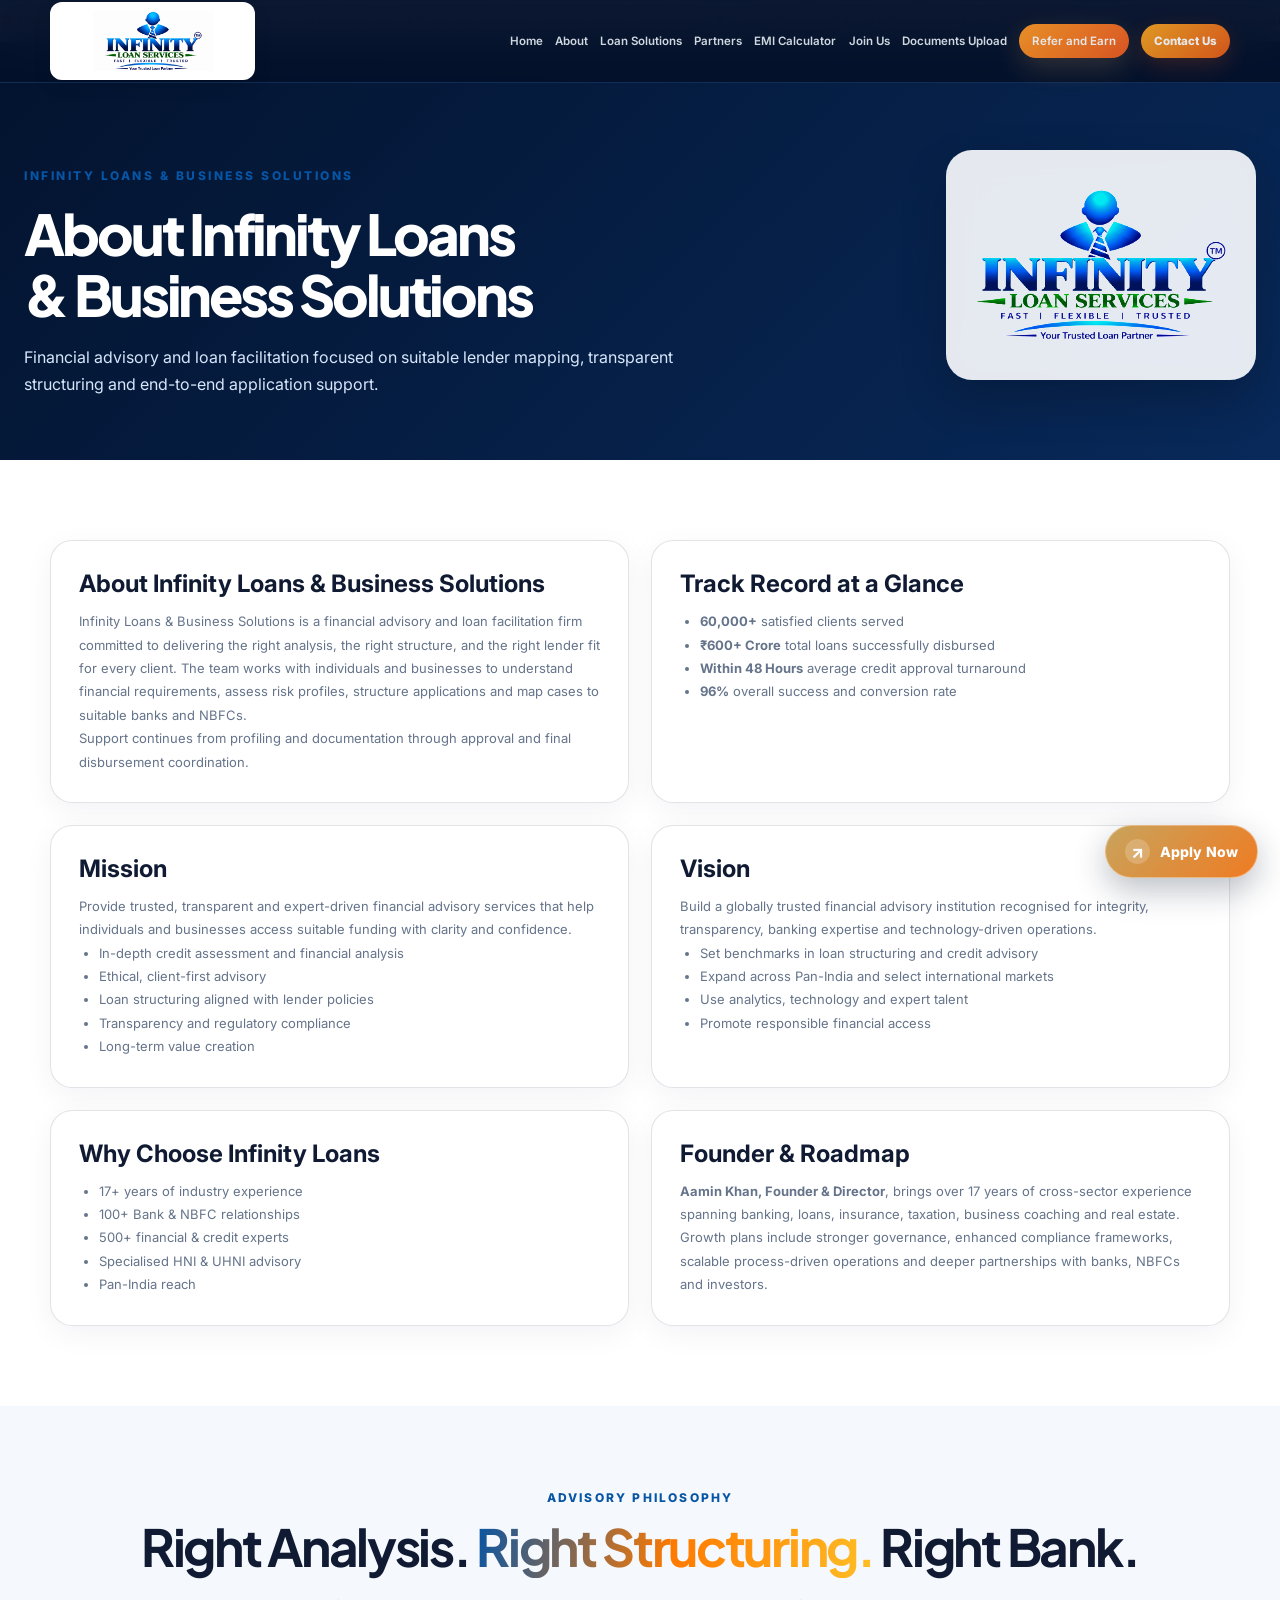
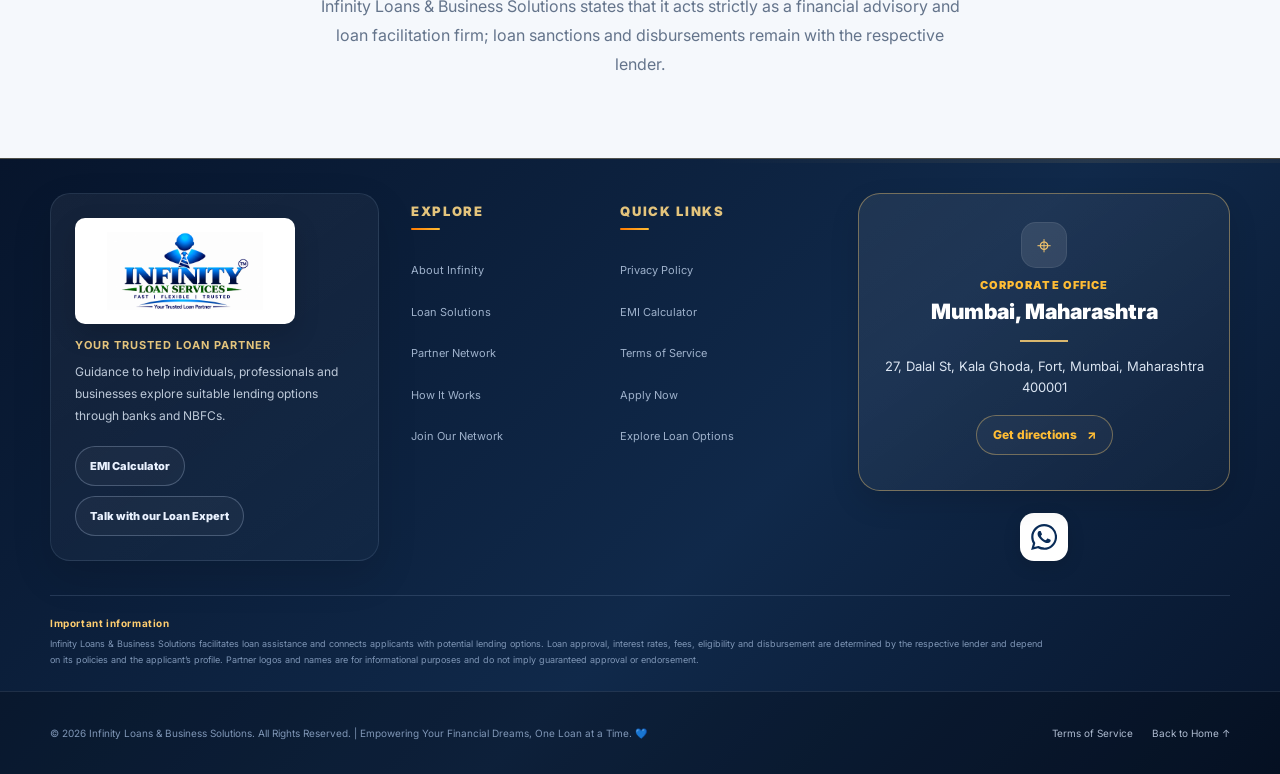
==== commit 9534498b: "Upload complete new Infinity Loan Services website" ====
--- a/about-us.html
+++ b/about-us.html
@@ -1,94 +1,82 @@
 <!doctype html><html lang="en"><head><meta charset="utf-8"><meta name="viewport" content="width=device-width,initial-scale=1">
 <title>About Us | Infinity Loans & Business Solutions</title><meta name="description" content="Financial advisory and loan facilitation focused on suitable lender mapping, transparent structuring and end-to-end application support.">
-<link rel="canonical" href="about-us.html"><meta property="og:type" content="website"><meta property="og:title" content="About Us | Infinity Loans & Business Solutions"><meta property="og:description" content="Financial advisory and loan facilitation focused on suitable lender mapping and application support."><meta property="og:url" content="about-us.html"><meta property="og:image" content="https://Infinityloanservices-r7s5.vercel.app/assets/navicon.png">
-<link rel="icon" href="assets/navicon.png?v=3" type="image/png" sizes="512x512"><link rel="apple-touch-icon" href="assets/navicon.png?v=3"><link rel="stylesheet" href="style.css">
+<link rel="canonical" href="https://www.infinityloanservices.com/about-us"><meta property="og:type" content="website"><meta property="og:title" content="About Us | Infinity Loans & Business Solutions"><meta property="og:description" content="Financial advisory and loan facilitation focused on suitable lender mapping and application support."><meta property="og:url" content="https://www.infinityloanservices.com/about-us"><meta property="og:image" content="https://www.infinityloanservices.com/assets/FAVICON.png">
+<link rel="icon" href="assets/FAVICON.png?v=3" type="image/png" sizes="512x512"><link rel="apple-touch-icon" href="assets/FAVICON.png?v=3"><link rel="stylesheet" href="style.css">
 <link rel="preconnect" href="https://fonts.googleapis.com"><link rel="preconnect" href="https://fonts.gstatic.com" crossorigin>
 <link href="https://fonts.googleapis.com/css2?family=Inter:wght@400;500;600;700;800;900&family=Plus+Jakarta+Sans:wght@700;800&display=swap" rel="stylesheet">
-<!-- Basic context-menu deterrent only; browser developer tools cannot be disabled securely. -->
-<script>document.addEventListener('contextmenu', function (event) { event.preventDefault(); });</script>
 </head><body><div class="progress-bar" id="progressBar"></div>
 <header class="site-header scrolled" id="header">
-<nav class="navbar container">
-<a aria-label="Infinity Loans &amp; Business Solutions home" class="brand brand-logo" href="index.html#home"><img alt="Infinity Loans &amp; Business Solutions logo" src="assets/infinity-logo.png"/></a>
-<button aria-expanded="false" aria-label="Toggle navigation" class="menu-toggle" id="menuToggle" type="button"><span></span><span></span><span></span></button>
-<div class="nav-links" id="navLinks"><a href="index.html">Home</a><a href="about-us.html">About</a><a href="index.html#loans">Loan Solutions</a><a href="index.html#partners">Partners</a><a href="emi-calculator.html">EMI Calculator</a><a href="join-us.html">Join Us</a><a class="nav-cta refer-cta" href="refer-and-earn.html">Refer and Earn</a><a class="nav-contact-cta" href="contact.html">Contact Us</a></div>
+ <nav class="navbar container">
+<a aria-label="Infinity Loans & Business Solutions home" class="brand brand-logo" href="/#home"><img alt="Infinity Loans & Business Solutions logo" src="assets/infinity-logo.png"/></a>
+<button aria-expanded="false" aria-label="Toggle navigation" class="menu-toggle" id="menuToggle">
+<span></span><span></span><span></span>
+</button>
+<div class="nav-links" id="navLinks"><a href="/">Home</a><a href="/about-us">About</a><a href="/#loans">Loan Solutions</a><a href="/#partners">Partners</a><a href="/emi-calculator">EMI Calculator</a><a href="/join-us">Join Us</a><a href="/documents-upload">Documents Upload</a><a class="nav-cta refer-cta" href="/refer-and-earn">Refer and Earn</a><a class="nav-contact-cta" href="/contact">Contact Us</a></div>
 </nav>
-</header><div class="fraud-alert-ticker" role="status" aria-label="Fraud alert"><div class="fraud-alert-track"><span>🚨 FRAUD ALERT: Never pay anyone in the name of Infinity Loans & Business Solutions without admin confirmation. 📞 Calling: +91 95798 80841 | WhatsApp: +91 97666 16960 | 📧 business@infinityloanservices.com / official.infinityloanservices@gmail.com</span><span aria-hidden="true">🚨 FRAUD ALERT: Never pay anyone in the name of Infinity Loans & Business Solutions without admin confirmation. 📞 Calling: +91 95798 80841 | WhatsApp: +91 97666 16960 | 📧 business@infinityloanservices.com / official.infinityloanservices@gmail.com</span></div></div>
-<main>
-<section class="page-hero"><div class="container"><span class="section-kicker">INFINITY LOANS &amp; BUSINESS SOLUTIONS</span><h1>About Infinity Loans & Business Solutions</h1><p>Right Analysis. Right Structuring. Right Bank. We are a financial advisory and loan facilitation firm helping individuals and businesses identify suitable funding options through banks, NBFCs and institutional lending channels.</p></div></section>
-<section class="content-section"><div class="container">
+</header><div class="fraud-alert-ticker" role="status" aria-label="Fraud alert"><div class="fraud-alert-track"><span>🚨 FRAUD ALERT: Never pay anyone in the name of Infinity Loans & Business Solutions without admin confirmation. 📞 +91 95798 80841 | +91 97666 16960 | +91 70454 08368 | 📧 official.infinityloanservices@gmail.com / official.infinityloanservices@gmail.com</span><span aria-hidden="true">🚨 FRAUD ALERT: Never pay anyone in the name of Infinity Loans & Business Solutions without admin confirmation. 📞 +91 95798 80841 | +91 97666 16960 | +91 70454 08368 | 📧 official.infinityloanservices@gmail.com / official.infinityloanservices@gmail.com</span></div></div>
+<main><section class="page-hero"><div class="container"><span class="section-kicker">INFINITY LOANS & BUSINESS SOLUTIONS</span><h1>About Infinity Loans & Business Solutions</h1><p>Financial advisory and loan facilitation focused on suitable lender mapping, transparent structuring and end-to-end application support.</p></div></section><section class="content-section"><div class="container">
 <div class="content-grid">
-<div class="content-card"><h2>Who We Are</h2><p>Infinity Loans &amp; Business Solutions is committed to delivering the right analysis, the right structure, and the right lender fit for every client. We work closely with individuals and businesses to understand financial requirements, assess risk profiles, structure loan applications, and map each case to suitable banks and NBFCs.</p><p>Our team remains involved throughout the process—from initial profiling and documentation to approval and final disbursement coordination—so clients receive a clear, transparent and organised experience.</p></div>
-<div class="content-card"><h2>Our Track Record at a Glance</h2><ul><li><strong>60,000+</strong> satisfied clients served</li><li><strong>₹600+ Crore</strong> total loans successfully disbursed</li><li><strong>Within 48 Hours</strong> average credit approval turnaround</li><li><strong>96%</strong> overall success and conversion rate</li></ul><p><small>Figures displayed as published on our company website.</small></p></div>
-<div class="content-card"><h2>Private &amp; Institutional Lending</h2><p>We facilitate secured and unsecured private lending solutions for businesses with diverse and complex capital requirements through private lenders, venture capital networks, strategic investors, and HNI &amp; UHNI channels.</p><ul><li>Institutional and professional lending</li><li>Private lender-led funding structures</li><li>Customised deal structuring after eligibility assessment</li><li>Published lending ticket size: INR 10 Lakhs to INR 1,000 Crores, subject to eligibility and due diligence</li></ul><p>Final funding depends on borrower profile, legal and financial documentation, credit history, repayment track record and overall risk assessment.</p></div>
-<div class="content-card"><h2>Genuine Solutions for Poor CIBIL Profiles</h2><p>We consider cases involving low or poor CIBIL scores, EMI bounces, late payments, settled or closed accounts and past credit issues only when supported by a genuine and valid reason.</p><ul><li>Medical or family emergencies</li><li>COVID-related income impact</li><li>Business loss followed by income stability</li><li>Temporary financial setbacks that are now resolved</li><li>Job change, salary delay or temporary business slowdown</li></ul><p>Each case is reviewed for current income stability, bank-statement cash flow, available security and future repayment capacity. We do not accept fraud, fake documents or intentional defaults. Approval is never guaranteed.</p></div>
-<div class="content-card"><h2>EMI Restructuring &amp; EMI Stress Reduction</h2><p>We assist clients facing high monthly EMI pressure, multiple loan commitments, reduced income or genuine financial hardship in exploring suitable restructuring options, strictly subject to lender policies.</p><ul><li>Assessment of existing EMIs and income</li><li>Guidance on lender-approved restructuring options</li><li>Possible tenure adjustment to reduce monthly burden, subject to approval</li><li>Clear communication and responsible financial guidance</li></ul><p>Cases require a genuine reason. We do not make false promises or guarantee EMI reductions.</p></div>
-<div class="content-card"><h2>Transparent Property-Based Loan Solutions</h2><p>Property valuation for loan purposes is based on current market value and independent authorised valuer reports. Future or expected appreciation is not counted for initial loan approval, and artificial or inflated valuation is neither supported nor encouraged.</p><ul><li>Valuation based on current market value</li><li>Loan-to-Value (LTV) norms as per bank/NBFC policy</li><li>Guidance on loan against property, top-up and balance-transfer possibilities</li><li>Transparent coordination with lenders</li></ul><p>All valuations, loan amounts and approvals remain subject to the respective lender's policies and final decision.</p></div>
-<div class="content-card"><h2>Our Mission</h2><p>To provide trusted, transparent and expert-driven financial advisory services that empower individuals and businesses to access suitable funding solutions with clarity and confidence.</p><ul><li>In-depth credit assessment and financial analysis</li><li>Ethical, unbiased and client-first advisory</li><li>Accurate loan structuring aligned with lender policies</li><li>Transparency and regulatory compliance</li><li>Long-term value creation for every client</li></ul></div>
-<div class="content-card"><h2>Our Vision</h2><p>To build a globally trusted financial advisory institution recognised for integrity, transparency, deep banking expertise and excellence in structured credit advisory, supported by scalable, compliant and technology-driven operations.</p><ul><li>Set benchmarks in loan structuring and credit advisory</li><li>Expand across Pan-India and select international markets</li><li>Use analytics, technology and expert talent</li><li>Promote responsible financial access and inclusion</li></ul></div>
-<div class="content-card"><h2>Founder &amp; Director</h2><p><strong>Aamin Khan</strong>, Founder &amp; Director, brings over 17 years of cross-sector experience spanning banking, loans, insurance, taxation, business coaching and real estate.</p><p>His vision is to build a financial advisory platform defined by integrity, domain expertise and clarity in execution—understanding client needs through rigorous analysis, structuring solutions aligned with lender frameworks, and identifying the right institutional fit.</p><h3>Why Choose Infinity Loans</h3><ul><li>17+ years of industry experience</li><li>100+ bank and NBFC relationships</li><li>500+ financial and credit experts</li><li>High approval ratio through policy-aligned structuring</li><li>Specialised HNI &amp; UHNI advisory</li><li>Pan-India reach across Tier 1, Tier 2 and Tier 3 markets</li></ul></div>
-<div class="content-card"><h2>Growth Roadmap</h2><p>Infinity Loans &amp; Business Solutions is progressing on an institution-led growth trajectory focused on scale, governance and long-term sustainability.</p><ul><li>Planned transition from proprietorship to a Private Limited structure</li><li>Enhanced regulatory and compliance frameworks</li><li>Scalable, process-driven operations</li><li>Stronger institutional credibility</li><li>Deeper long-term partnerships with banks, NBFCs and investors</li></ul></div>
-<div class="content-card"><h2>Our Core Service Segments</h2><ul><li>Private and institutional lending</li><li>Genuine poor-CIBIL case assessment</li><li>EMI restructuring and EMI stress reduction</li><li>Property-based loan guidance and valuation coordination</li><li>Secured and unsecured business funding</li><li>Professional, corporate and high-value funding advisory</li></ul></div>
-<div class="content-card"><h2>Requirement-to-Disbursement Workflow</h2><ol><li><strong>Requirement understanding &amp; client profiling:</strong> Understand funding needs, objectives, borrower profile and risk appetite.</li><li><strong>Credit, financial &amp; risk assessment:</strong> Review credit history, income, banking conduct, liabilities and documentation.</li><li><strong>Internal expert review:</strong> Validate policy-aligned structuring, lender suitability and risk mitigation.</li><li><strong>Strategic bank &amp; NBFC mapping:</strong> Match the profile with lender-specific credit policies and suitable options.</li><li><strong>Application filing &amp; execution:</strong> Coordinate documentation, submission, lender communication and follow-ups.</li><li><strong>Sanction &amp; disbursement support:</strong> Assist with sanction clarifications, conditions and disbursement coordination.</li></ol></div>
+<div class="content-card"><h2>About Infinity Loans & Business Solutions</h2><p>Infinity Loans & Business Solutions is a financial advisory and loan facilitation firm committed to delivering the right analysis, the right structure, and the right lender fit for every client. The team works with individuals and businesses to understand financial requirements, assess risk profiles, structure applications and map cases to suitable banks and NBFCs.</p><p>Support continues from profiling and documentation through approval and final disbursement coordination.</p></div>
+<div class="content-card"><h2>Track Record at a Glance</h2><ul><li><b>60,000+</b> satisfied clients served</li><li><b>₹600+ Crore</b> total loans successfully disbursed</li><li><b>Within 48 Hours</b> average credit approval turnaround</li><li><b>96%</b> overall success and conversion rate</li></ul></div>
+<div class="content-card"><h2>Mission</h2><p>Provide trusted, transparent and expert-driven financial advisory services that help individuals and businesses access suitable funding with clarity and confidence.</p><ul><li>In-depth credit assessment and financial analysis</li><li>Ethical, client-first advisory</li><li>Loan structuring aligned with lender policies</li><li>Transparency and regulatory compliance</li><li>Long-term value creation</li></ul></div>
+<div class="content-card"><h2>Vision</h2><p>Build a globally trusted financial advisory institution recognised for integrity, transparency, banking expertise and technology-driven operations.</p><ul><li>Set benchmarks in loan structuring and credit advisory</li><li>Expand across Pan-India and select international markets</li><li>Use analytics, technology and expert talent</li><li>Promote responsible financial access</li></ul></div>
+<div class="content-card"><h2>Why Choose Infinity Loans</h2><ul><li>17+ years of industry experience</li><li>100+ Bank & NBFC relationships</li><li>500+ financial & credit experts</li><li>Specialised HNI & UHNI advisory</li><li>Pan-India reach</li></ul></div>
+<div class="content-card"><h2>Founder & Roadmap</h2><p><b>Aamin Khan, Founder & Director</b>, brings over 17 years of cross-sector experience spanning banking, loans, insurance, taxation, business coaching and real estate.</p><p>Growth plans include stronger governance, enhanced compliance frameworks, scalable process-driven operations and deeper partnerships with banks, NBFCs and investors.</p></div>
 </div></div></section>
-<section class="content-section alt"><div class="container"><div class="section-title center"><span class="section-kicker">OUR ADVISORY PHILOSOPHY</span><h2>Right Analysis. <span>Right Structuring.</span> Right Bank.</h2><p>Infinity Loans &amp; Business Solutions acts strictly as a financial advisory and loan facilitation firm. We do not provide loans directly. All sanctions, interest rates, terms and disbursements are solely at the discretion of the respective bank or NBFC, subject to its credit policies and applicable regulations.</p><a class="btn btn-primary" href="contact.html">Talk to Our Team</a></div></div></section>
-</main><footer class="footer professional-footer" id="site-footer">
-  <div class="container footer-main">
-    <div class="footer-brand-column">
-      <a class="footer-logo-link" href="index.html" aria-label="Infinity Loans & Business Solutions home">
-        <img alt="Infinity Loans & Business Solutions" src="assets/infinity-logo.png"/>
-      </a>
-      <p class="footer-tagline">Your Trusted Loan Partner</p>
-      <p class="footer-intro">Guidance to help individuals, professionals and businesses explore suitable lending options through banks and NBFCs.</p>
-      <div class="footer-cta-row">
-        <a class="footer-button footer-button-outline" href="emi-calculator.html">EMI Calculator</a>
+<section class="content-section alt"><div class="container"><div class="section-title center"><span class="section-kicker">ADVISORY PHILOSOPHY</span><h2>Right Analysis. <span>Right Structuring.</span> Right Bank.</h2><p>Infinity Loans & Business Solutions states that it acts strictly as a financial advisory and loan facilitation firm; loan sanctions and disbursements remain with the respective lender.</p></div></div></section></main><footer class="footer professional-footer" id="site-footer">
+<div class="container footer-main">
+<div class="footer-brand-column">
+<a aria-label="Infinity Loans & Business Solutions home" class="footer-logo-link" href="/">
+<img alt="Infinity Loans & Business Solutions" src="assets/infinity-logo.png"/>
+</a>
+<p class="footer-tagline">Your Trusted Loan Partner</p>
+<p class="footer-intro">Guidance to help individuals, professionals and businesses explore suitable lending options through banks and NBFCs.</p>
+
+<div class="footer-cta-row">
+<a class="footer-button footer-button-outline" href="/emi-calculator">EMI Calculator</a>
         <button class="footer-button footer-button-outline" type="button" data-open-expert>Talk with our Loan Expert</button>
-      </div>
-    </div>
-
-    <div class="footer-column">
-      <h3>Explore</h3>
-      <a href="index.html#about">About Infinity</a>
-      <a href="index.html#loans">Loan Solutions</a>
-      <a href="index.html#partners">Partner Network</a>
-      <a href="index.html#process">How It Works</a>
-      <a href="join-us.html">Join Our Network</a>
-    </div>
-
-    <div class="footer-column">
-      <h3>Quick Links</h3>
-      <a href="emi-calculator.html">EMI Calculator</a>
-      <a href="terms-of-services.html">Terms of Service</a>
-      <a href="index.html#open-loan-form">Send an Inquiry</a>
-      <a href="index.html#loans">Explore Loan Options</a>
-    </div>
-    <div class="footer-social-links footer-social-icons" aria-label="Follow us on social media">
-
-
-<a aria-label="WhatsApp" title="WhatsApp" href="https://wa.me/919766616960" rel="noopener noreferrer" target="_blank" class="footer-social-icon whatsapp"><svg viewBox="0 0 24 24" aria-hidden="true"><path d="M20.3 3.7A11.3 11.3 0 0 0 2.5 17.3L1 23l5.9-1.5A11.3 11.3 0 0 0 20.3 3.7ZM12 20a8 8 0 0 1-4.1-1.1l-.3-.2-3.5.9.9-3.4-.2-.4A8.1 8.1 0 1 1 12 20Z"/><path d="M16.5 13.8c-.2-.1-1.5-.8-1.7-.9s-.4-.1-.5.1-.6.8-.8.9-.3.2-.5.1a6.7 6.7 0 0 1-2-1.2 7.2 7.2 0 0 1-1.4-1.7c-.1-.2 0-.3.1-.4l.4-.5.2-.4c.1-.1 0-.3 0-.4s-.5-1.3-.7-1.8-.4-.4-.5-.4h-.5c-.2 0-.4.1-.6.3s-.8.8-.8 1.9.8 2.2.9 2.4a9.5 9.5 0 0 0 3.7 3.3c.5.2.9.4 1.2.5.5.2 1 .2 1.4.1.4-.1 1.5-.6 1.7-1.1s.2-1 .2-1.1-.2-.2-.4-.3Z"/></svg></a>
 </div>
-  </div>
-
-  <div class="container footer-addresses">
-    <div class="footer-address-card">
-      <div class="footer-address-heading"><span class="footer-address-icon" aria-hidden="true">⌖</span><div><span class="footer-eyebrow">CORPORATE OFFICE</span><h3>Gurugram, Haryana</h3></div></div>
-      <p>8th Floor, Magnum Tower – 1, Golf Course Extension Road, Sector 58, Gurugram, Haryana – 122098, India.</p>
-      <a class="footer-map-link" href="https://www.google.com/maps/search/?api=1&amp;query=8th+Floor+Magnum+Tower+1+Golf+Course+Extension+Road+Sector+58+Gurugram+Haryana+122098" target="_blank" rel="noopener noreferrer">Get directions <span aria-hidden="true">↗</span></a>
-    </div>
-  </div>
-
-  <div class="container footer-disclaimer">
-    <strong>Important information</strong>
-    <p>Infinity Loans & Business Solutions facilitates loan assistance and connects applicants with potential lending options. Loan approval, interest rates, fees, eligibility and disbursement are determined by the respective lender and depend on its policies and the applicant’s profile. Partner logos and names are for informational purposes and do not imply guaranteed approval or endorsement.</p>
-  </div>
-
-  <div class="footer-bottom">
-    <div class="container footer-bottom-inner">
-      <span>© 2026 Infinity Loans & Business Solutions. All Rights Reserved. | Empowering Your Financial Dreams, One Loan at a Time. 💙</span>
-      <div class="footer-legal-links"><a href="terms-of-services.html">Terms of Service</a><a href="index.html#home">Back to Home ↑</a></div>
-    </div>
-  </div>
-</footer><div class="expert-modal" id="expertModal" aria-hidden="true" role="dialog" aria-modal="true" aria-labelledby="expertModalTitle"><button class="expert-modal-overlay" type="button" data-close-expert aria-label="Close expert popup"></button><div class="expert-modal-card" role="document"><div class="expert-modal-header"><div class="expert-modal-brand"><img src="assets/infinity-logo.png" alt="Infinity Loans & Business Solutions logo"><strong>Infinity Loans & Business Solutions</strong></div><button type="button" class="expert-modal-close" data-close-expert aria-label="Close">×</button></div><p class="expert-eyebrow">TALK WITH OUR LOAN EXPERT</p><h2 id="expertModalTitle">Aamin Khan</h2><p class="expert-role">Founder &amp; Director</p><div class="expert-contact-details"><a href="tel:+919579880841">☎ +91 95798 80841</a><a href="mailto:business@infinityloanservices.com">✉ business@infinityloanservices.com</a><a href="mailto:official.infinityloanservices@gmail.com">✉ official.infinityloanservices@gmail.com</a></div><p class="expert-help">Get guidance on available loan options and the application process.</p></div></div>
+</div>
+<div class="footer-column">
+<h3>Explore</h3>
+<a href="/#about">About Infinity</a>
+<a href="/#loans">Loan Solutions</a>
+<a href="/#partners">Partner Network</a>
+<a href="/#process">How It Works</a>
+<a href="/join-us">Join Our Network</a>
+</div>
+<div class="footer-column">
+<h3>Quick Links</h3>
+<a href="/privacy-policy">Privacy Policy</a>
+<a href="/emi-calculator">EMI Calculator</a>
+<a href="/terms-of-services">Terms of Service</a>
+<a href="/application">Apply Now</a>
+<a href="/#loans">Explore Loan Options</a>
+</div>
+<div class="footer-column footer-corporate-column">
+<div class="footer-corporate-card" aria-label="Corporate office address">
+<div class="footer-corporate-icon" aria-hidden="true">⌖</div>
+<div class="footer-head-address-title">CORPORATE OFFICE</div>
+<h2>Mumbai, Maharashtra</h2>
+<address>27, Dalal St, Kala Ghoda, Fort, Mumbai, Maharashtra 400001</address>
+<a class="footer-directions-link" href="https://www.google.com/maps/search/?api=1&query=27%2C%20Dalal%20St%2C%20Kala%20Ghoda%2C%20Fort%2C%20Mumbai%2C%20Maharashtra%20400001" target="_blank" rel="noopener noreferrer">Get directions <span aria-hidden="true">↗</span></a>
+</div>
+<a class="footer-whatsapp-round" href="https://wa.me/919766616960" target="_blank" rel="noopener noreferrer" aria-label="Chat with Infinity on WhatsApp" title="WhatsApp">
+<svg viewBox="0 0 24 24" aria-hidden="true"><path d="M20.52 3.48A11.8 11.8 0 0 0 12.13 0C5.55 0 .2 5.35.2 11.93c0 2.1.55 4.16 1.6 5.97L.1 24l6.26-1.64a11.9 11.9 0 0 0 5.76 1.47h.01c6.58 0 11.93-5.35 11.93-11.93a11.8 11.8 0 0 0-3.54-8.42ZM12.13 21.8a9.9 9.9 0 0 1-5.05-1.38l-.36-.21-3.72.98.99-3.63-.23-.37a9.86 9.86 0 0 1-1.52-5.26c0-5.46 4.44-9.9 9.9-9.9a9.83 9.83 0 0 1 7 2.9 9.83 9.83 0 0 1 2.9 7c0 5.46-4.44 9.9-9.9 9.9Zm5.43-7.42c-.3-.15-1.76-.87-2.03-.97-.27-.1-.47-.15-.67.15-.2.3-.77.97-.94 1.17-.17.2-.35.22-.65.07-.3-.15-1.26-.46-2.4-1.47-.89-.79-1.49-1.76-1.66-2.06-.17-.3-.02-.46.13-.61.13-.13.3-.35.45-.52.15-.17.2-.3.3-.5.1-.2.05-.37-.03-.52-.08-.15-.67-1.62-.92-2.22-.24-.58-.49-.5-.67-.51h-.57c-.2 0-.52.07-.79.37-.27.3-1.04 1.02-1.04 2.49s1.07 2.89 1.22 3.09c.15.2 2.1 3.2 5.08 4.49.71.31 1.26.5 1.69.64.71.23 1.36.2 1.87.12.57-.08 1.76-.72 2.01-1.42.25-.7.25-1.3.17-1.42-.07-.13-.27-.2-.57-.35Z"/></svg>
+</a>
+</div>
+</div>
+<div class="container footer-disclaimer">
+<strong>Important information</strong>
+<p>Infinity Loans & Business Solutions facilitates loan assistance and connects applicants with potential lending options. Loan approval, interest rates, fees, eligibility and disbursement are determined by the respective lender and depend on its policies and the applicant’s profile. Partner logos and names are for informational purposes and do not imply guaranteed approval or endorsement.</p>
+</div>
+<div class="footer-bottom">
+<div class="container footer-bottom-inner">
+<span>© 2026 Infinity Loans & Business Solutions. All Rights Reserved. | Empowering Your Financial Dreams, One Loan at a Time. 💙</span>
+<div class="footer-legal-links"><a href="/terms-of-services">Terms of Service</a><a href="/#home">Back to Home ↑</a></div>
+</div>
+</div>
+</footer><div class="expert-modal" id="expertModal" aria-hidden="true" role="dialog" aria-modal="true" aria-labelledby="expertModalTitle"><button class="expert-modal-overlay" type="button" data-close-expert aria-label="Close expert popup"></button><div class="expert-modal-card" role="document"><div class="expert-modal-header"><div class="expert-modal-brand"><img src="assets/infinity-logo.png" alt="Infinity Loans & Business Solutions logo"><strong>Infinity Loans & Business Solutions</strong></div><button type="button" class="expert-modal-close" data-close-expert aria-label="Close">×</button></div><p class="expert-eyebrow">TALK WITH OUR LOAN EXPERT</p><h2 id="expertModalTitle">Aamin Khan</h2><p class="expert-role">Founder &amp; Director</p><div class="expert-contact-details"><a href="tel:+919579880841">☎ +91 95798 80841 | +91 97666 16960 | +91 70454 08368</a><a href="mailto:official.infinityloanservices@gmail.com">✉ official.infinityloanservices@gmail.com</a></div><p class="expert-help">Get guidance on available loan options and the application process.</p></div></div>
 <script src="script.js"></script>
-<a class="floating-apply-now" id="floatingApplyNow" href="index.html#open-loan-form"  aria-label="Open loan application form"><span class="floating-apply-icon" aria-hidden="true">↗</span><span>Apply Now</span></a>
+<a class="floating-apply-now" id="floatingApplyNow" href="/#open-loan-form"  aria-label="Open loan application form"><span class="floating-apply-icon" aria-hidden="true">↗</span><span>Apply Now</span></a>
 </body></html>
--- a/style.css
+++ b/style.css
@@ -1,6 +1,6 @@
 :root{
-  --navy:#092C78;--navy2:#0756C9;--blue:#078CF0;--blue2:#6CB8F5;
-  --orange:#FF7900;--red:#ED241D;--gold:#FFB547;--white:#fff;--muted:#63738c;
+  --navy:#101b33;--navy2:#1b2a47;--blue:#274767;--blue2:#9cb0c8;
+  --orange:#c8a45d;--red:#ef261d;--gold:#c8a45d;--white:#fff;--muted:#63738c;
   --bg:#f7f5f0;--line:rgba(16,27,51,.12);--shadow:0 25px 70px rgba(16,27,51,.12);
   --radius:24px;
 }
@@ -352,8 +352,6 @@
 .inquiry-submit:hover{transform:translateY(-2px);box-shadow:0 18px 35px rgba(7,45,100,.3)}
 .inquiry-submit strong{color:#ffae25;font-size:20px}
 .form-note{text-align:center;font-size:12px;line-height:1.55;color:#5f6e82;margin-top:10px}
-.email-delivery-failed{color:#b42318!important;font-weight:700}
-.form-note[role="status"]>a,.refer-note[role="status"]>a{display:block;margin-top:8px;font-weight:800}
 @media(max-width:800px){
   .brand{width:160px;height:55px}.brand img{width:160px;height:55px}
   .logo-stage img{width:68%;max-height:70%}
@@ -533,7 +531,7 @@
 
 
 /* =========================================================
-   INFINITY PREMIUM REFRESH — Midnight Navy / Champagne
+   FORTUNE PREMIUM REFRESH — Midnight Navy / Champagne
    Added as an override layer so the existing pages/features
    remain intact while improving the visual hierarchy.
    ========================================================= */
@@ -934,7 +932,7 @@
 }
 
 
-/* INFINITY BRAND-COLOR ALIGNMENT — use the actual logo with matching colors */
+/* FORTUNE BRAND-COLOR ALIGNMENT — use the actual logo with matching colors */
 :root{
   --brand-navy:#061d49;
   --brand-blue:#0755a4;
@@ -1115,7 +1113,7 @@
 
 
 /* PRODUCT SECTION REDESIGN — inspired by modern financial product grids,
-   adapted to Fortune's navy / blue / orange / red / gold brand palette. */
+   adapted to Infinity's navy / blue / orange / red / gold brand palette. */
 .product-section{
   background:#f4f7fc!important;
   padding:96px 0 92px!important;
@@ -2806,13 +2804,13 @@
 .city-preview-card>div{padding:12px 16px 14px}.city-preview-card h3{font-size:1.25rem;line-height:1.15;margin:0 0 5px;color:#11244a}.city-preview-card p{font-size:.85rem;color:#778197;margin:0 0 8px}.city-preview-card span{font-size:.72rem;font-weight:800;color:#bd7b18;letter-spacing:.02em;}
 .city-stage-label{text-align:center;margin-top:15px;color:#bd7b18;font-size:.75rem;font-weight:900;letter-spacing:.12em;}
 @keyframes cityCardShow{0%,5.1%{opacity:1;transform:translateY(0) scale(1);visibility:visible}5.55%,100%{opacity:0;transform:translateY(-12px) scale(.97);visibility:hidden}}
-
+.diwali-hero-slide{overflow:hidden;min-height:460px;display:flex;align-items:center;justify-content:center;text-align:center;color:#fff;background:radial-gradient(circle at 50% 25%,#8b1e49 0,#3c104e 45%,#090f35 100%)!important;}
 .diwali-content{position:relative;z-index:2;padding:55px 20px;max-width:800px}.diwali-kicker{font-weight:800;letter-spacing:.16em;color:#ffd77c;font-size:.78rem}.diwali-content h2{font-size:clamp(2.2rem,5vw,4.6rem);line-height:1.08;margin:18px 0;color:#fff}.diwali-content h2 em{font-style:normal;background:linear-gradient(90deg,#ffe8a3,#ffad37,#fff0bd);-webkit-background-clip:text;background-clip:text;color:transparent}.diwali-content p{max-width:600px;margin:0 auto 24px;color:#ffe9ef;font-size:1.05rem}.diwali-content .btn-primary{background:linear-gradient(110deg,#f7b733,#ff6b35);border:0;color:#31112b}.diya-row{font-size:1.65rem;margin-top:22px;animation:diyaGlow 2s ease-in-out infinite alternate}.diwali-sparkles{position:absolute;inset:8% 0 auto;font-size:2rem;color:#ffd36b;letter-spacing:1.5rem;opacity:.7;animation:sparkleBlink 2s infinite alternate}.firework{position:absolute;font-size:5rem;color:#ffd36b;text-shadow:0 0 18px #ff7c2b;animation:fireworkBurst 2.4s ease-in-out infinite}.fw-one{left:10%;top:20%}.fw-two{right:12%;top:25%;animation-delay:.7s;color:#ff8cc6}.fw-three{right:23%;bottom:13%;animation-delay:1.2s;color:#9fe9ff}@keyframes sparkleBlink{from{opacity:.25;transform:scale(.9)}to{opacity:1;transform:scale(1.08)}}@keyframes fireworkBurst{0%,100%{opacity:.2;transform:scale(.45) rotate(0)}45%{opacity:1;transform:scale(1.2) rotate(25deg)}}@keyframes diyaGlow{from{filter:drop-shadow(0 0 2px #ffbd52)}to{filter:drop-shadow(0 0 14px #ffbd52)}}
 @media(max-width:900px){.city-card-grid{width:min(390px,100%);height:250px}.city-preview-card img{height:130px;flex-basis:130px}}
-@media(max-width:560px){.city-network-slide{padding:24px 0}.city-card-grid{width:min(340px,100%);height:235px;margin-top:16px}.city-preview-card img{height:120px;flex-basis:120px}.city-preview-card>div{padding:10px 13px}.city-preview-card h3{font-size:1.05rem}.city-preview-card p{font-size:.76rem}.city-preview-card span{font-size:.67rem}.city-hero-heading p{font-size:.85rem;padding:0 8px}.city-stage-label{font-size:.62rem;letter-spacing:.07em}}
+@media(max-width:560px){.city-network-slide{padding:24px 0}.city-card-grid{width:min(340px,100%);height:235px;margin-top:16px}.city-preview-card img{height:120px;flex-basis:120px}.city-preview-card>div{padding:10px 13px}.city-preview-card h3{font-size:1.05rem}.city-preview-card p{font-size:.76rem}.city-preview-card span{font-size:.67rem}.city-hero-heading p{font-size:.85rem;padding:0 8px}.city-stage-label{font-size:.62rem;letter-spacing:.07em}.diwali-hero-slide{min-height:430px}.firework{font-size:3rem}.diwali-sparkles{font-size:1.2rem;letter-spacing:.5rem}}
 
 /* Removed extra decorative sparkle dots; keep only the original fireworks animation. */
-
+.diwali-hero-slide::before,.diwali-hero-slide::after{content:none!important;display:none!important;}
 .hero-bottom-wave{display:none!important;}
 
 
@@ -3062,6 +3060,16 @@
 .bank-account-options{display:flex;flex-wrap:wrap;gap:10px 18px;margin-top:6px}
 .bank-account-options label{display:inline-flex;align-items:center;gap:7px;font-size:13px;font-weight:650;color:#30415d;cursor:pointer}
 .bank-account-options input{width:17px;height:17px;accent-color:#e98222;flex:0 0 auto}
+/* Digital business profiles — highlighted multi-select field */
+.digital-business-accounts{border:1px solid #f0c58f;background:linear-gradient(135deg,#fffaf3 0%,#fff 100%);border-radius:14px;padding:15px 17px 17px;box-shadow:0 5px 16px rgba(185,112,35,.07)}
+.digital-business-accounts legend{padding:0 8px;color:#9a4d0c;font-size:12px;font-weight:750;letter-spacing:.1px}
+.digital-business-accounts .digital-account-options{gap:11px 12px;margin-top:8px}
+.digital-business-accounts .digital-account-options label{padding:8px 10px;border:1px solid #ead8c4;border-radius:9px;background:#fff;min-height:34px;box-sizing:border-box;font-size:11px;font-weight:600;transition:border-color .18s ease,background .18s ease}
+.digital-business-accounts .digital-account-options label:has(input:checked){border-color:#e98222;background:#fff3e5;color:#87430b}
+.digital-business-accounts .digital-account-options label:hover{border-color:#e9a45e}
+.digital-business-accounts .digital-account-options input{width:17px;height:17px;accent-color:#e98222}
+@media(max-width:700px){.digital-business-accounts .digital-account-options{grid-template-columns:1fr 1fr;gap:9px}.digital-business-accounts .digital-account-options label{padding:9px 10px;font-size:12px}}
+
 /* Loan expert contact popup */
 .expert-modal-card{text-align:left!important;padding:22px!important}
 .expert-modal-header{display:flex;align-items:center;justify-content:space-between;gap:14px;margin-bottom:22px;padding-bottom:15px;border-bottom:1px solid #e8edf5}
@@ -3096,7 +3104,50 @@
  .process-animated .process-step .process-icon{animation:none!important}
 }
 
-
+/* Hero 3: isolated Diwali canvas so its original CSS/JS cannot affect the website */
+.hero-slide.diwali-hero-slide {
+  display:flex;
+  align-items:stretch;
+  min-width:0;
+  min-height:790px;
+  padding:0;
+  overflow:hidden;
+  background:#080713;
+  isolation:isolate;
+}
+.diwali-hero-frame {
+  display:block;
+  flex:1 1 auto;
+  width:100%;
+  min-width:0;
+  height:790px;
+  min-height:790px;
+  border:0;
+  background:#080713;
+}
+@media(max-width:760px) {
+  .hero-slide.diwali-hero-slide,
+  .diwali-hero-frame {
+    min-height:700px;
+    height:700px;
+  }
+}
+@media(max-width:420px) {
+  .hero-slide.diwali-hero-slide,
+  .diwali-hero-frame {
+    min-height:650px;
+    height:650px;
+  }
+}
+
+
+/* Hero 3 final cleanup: keep the area behind the Diwali iframe black and remove the extra colored band. */
+#home:has(.diwali-hero-slide.is-active),
+#home:has(.diwali-hero-slide.is-active) .hero-slides,
+#home:has(.diwali-hero-slide.is-active) .diwali-hero-slide {
+  background: #050505 !important;
+}
+#home .hero-bottom-wave { display: none !important; }
 
 /* Requested refinements: accessible footer social icons and crisp partner logos */
 .footer-social-icons{display:flex;align-items:center;gap:12px;flex-wrap:wrap}
@@ -3109,7 +3160,7 @@
 .partner-logo-card img{filter:none!important;opacity:1!important;transform:none}
 
 
-/* Global Fortune logo size reduction — consistent across all pages */
+/* Global Infinity logo size reduction — consistent across all pages */
 .brand-logo{width:92px!important;height:48px!important;min-width:92px!important;padding:3px 6px!important;border-radius:10px!important}
 .brand-logo img{width:100%!important;max-width:80px!important;height:auto!important;max-height:39px!important;object-fit:contain!important}
 .footer-logo-link{max-width:135px!important;padding:5px 8px!important;border-radius:10px!important}
@@ -3120,7 +3171,7 @@
 @media(max-width:600px){.brand-logo{width:82px!important;height:43px!important;min-width:82px!important}.brand-logo img{max-width:72px!important;max-height:35px!important}.footer-logo-link img{width:82px!important}.inquiry-logo-wrap,.inquiry-logo-wrap img{width:92px!important;height:46px!important}}
 
 
-/* FINAL LOGO VISIBILITY FIX: restore a clear, comfortably readable Fortune logo size site-wide */
+/* FINAL LOGO VISIBILITY FIX: restore a clear, comfortably readable Infinity logo size site-wide */
 .brand{width:180px!important;height:68px!important;min-width:160px!important;display:flex!important;align-items:center!important;justify-content:flex-start!important;overflow:visible!important}
 .brand img{width:168px!important;height:62px!important;max-width:100%!important;max-height:62px!important;object-fit:contain!important;object-position:left center!important;display:block!important}
 .footer-logo-link{max-width:210px!important;padding:8px 12px!important}
@@ -3132,7 +3183,7 @@
 @media(max-width:430px){.brand{width:145px!important;height:56px!important;min-width:135px!important}.brand img{width:138px!important;height:52px!important;max-height:52px!important}.footer-logo-link img{width:138px!important}.inquiry-logo-wrap img{width:132px!important;height:62px!important;max-height:62px!important}}
 
 
-/* FINAL OVERRIDE: make Fortune logo clearly visible in loader and shared site placements */
+/* FINAL OVERRIDE: make Infinity logo clearly visible in loader and shared site placements */
 .preloader img{
   width:220px!important;
   max-width:52vw!important;
@@ -3156,7 +3207,7 @@
 }
 
 
-/* FINAL USER REQUEST: enlarge every Fortune brand logo consistently across the website */
+/* FINAL USER REQUEST: enlarge every Infinity brand logo consistently across the website */
 /* Header/navbar brand logo */
 .brand, .brand.brand-logo {
   width: 205px !important; min-width: 190px !important; height: 78px !important;
@@ -3282,166 +3333,845 @@
 }
 
 
-/* Final mobile refinements from latest screenshots: remove redundant calculator CTA,
-   reduce unused space in embedded Diwali hero, and size footer logo card to artwork. */
-.footer-logo-link {
-  display: inline-flex !important;
-  width: fit-content !important;
+/* Approved reference color update: warm cream / beige hero palette only.
+   Existing content, layout, assets, and animation declarations remain unchanged. */
+.hero{
+  background:
+    radial-gradient(ellipse at 84% 42%,rgba(255,190,92,.30),transparent 34%),
+    radial-gradient(ellipse at 9% 91%,rgba(231,135,42,.15),transparent 29%),
+    linear-gradient(120deg,#fff8ee 0%,#f9ead7 52%,#f3d5b2 100%)!important;
+}
+.hero::before{background:linear-gradient(90deg,rgba(255,249,239,.18),transparent 60%)!important}
+.hero-grid{
+  opacity:.22!important;
+  background-image:linear-gradient(rgba(125,75,32,.055) 1px,transparent 1px),linear-gradient(90deg,rgba(125,75,32,.055) 1px,transparent 1px)!important;
+}
+.orb-1{background:rgba(255,177,69,.20)!important}
+.orb-2{background:rgba(207,112,31,.13)!important}
+.hero-copy{color:#171717!important}
+.eyebrow{background:rgba(255,255,255,.82)!important;border-color:rgba(198,130,55,.22)!important;color:#1c2432!important;box-shadow:0 8px 24px rgba(100,58,20,.10)!important}
+.pulse-dot{background:#22a45a!important;box-shadow:0 0 0 6px rgba(34,164,90,.12)!important}
+h1 span{background:linear-gradient(100deg,#8d430b 0%,#c77a13 52%,#e99c24 100%)!important;-webkit-background-clip:text!important;background-clip:text!important;color:transparent!important}
+.hero-text{color:#333b43!important}
+.btn-primary{background:linear-gradient(120deg,#8f470d,#c98217 58%,#f4b73f)!important;color:#fff!important;box-shadow:0 12px 32px rgba(161,91,20,.22)!important}
+.btn-primary:hover{box-shadow:0 18px 40px rgba(161,91,20,.30)!important}
+.btn-ghost{border-color:rgba(111,62,20,.28)!important;background:rgba(255,255,255,.72)!important;color:#172033!important}
+.btn-ghost:hover{background:#fff!important}
+.trust-row{border-color:rgba(125,75,32,.20)!important}
+.trust-row>div{border-color:rgba(125,75,32,.18)!important}
+.trust-row strong{color:#171717!important}
+.trust-row span,.disclaimer{color:#5f5b56!important}
+.hero-visual::before{background:radial-gradient(circle,rgba(255,190,92,.28),rgba(255,190,92,.08) 48%,transparent 72%)!important}
+.visual-orbit{border-color:rgba(157,105,50,.18)!important}
+.orbit-one{border-color:rgba(204,133,35,.38)!important}
+.orbit-two{border-color:rgba(157,105,50,.24)!important}
+.orbit-three{border-color:rgba(204,133,35,.16)!important}
+.visual-core{
+  background:linear-gradient(145deg,rgba(255,255,255,.97),rgba(255,250,241,.94))!important;
+  border-color:rgba(172,112,45,.22)!important;
+  box-shadow:0 35px 100px rgba(104,64,27,.16),inset 0 1px rgba(255,255,255,.95)!important;
+  color:#171717!important;
+}
+.core-topline{color:#a45b12!important}
+.core-live-dot{background:#e97814!important;box-shadow:0 0 0 5px rgba(233,120,20,.12)!important}
+.core-title,.core-steps{color:#171717!important}
+.core-title span{color:#c77a13!important}
+.core-divider{background:linear-gradient(90deg,rgba(198,130,55,.65),rgba(125,75,32,.08))!important}
+.step-number{color:#6f350a!important;background:rgba(255,205,117,.35)!important;border-color:rgba(198,130,55,.25)!important}
+.core-steps i{color:#b36b19!important}
+.core-arrow{background:linear-gradient(135deg,#c98217,#f4b73f)!important;color:#fff!important}
+.visual-float{background:rgba(255,255,255,.96)!important;border-color:rgba(172,112,45,.16)!important;color:#171717!important;box-shadow:0 16px 42px rgba(104,64,27,.13)!important}
+.visual-float small{color:#68615a!important}
+.float-check{background:rgba(34,164,90,.12)!important;color:#23834b!important}
+.float-spark{background:rgba(233,120,20,.13)!important;color:#b36b19!important}
+.hero-bank-streams{opacity:.18!important}
+.hero-bank-streams::after{
+  background:linear-gradient(90deg,rgba(255,248,238,.88),rgba(255,248,238,.32) 50%,rgba(255,248,238,.10)),linear-gradient(180deg,rgba(255,248,238,.45),transparent 20%,transparent 78%,rgba(255,248,238,.48))!important;
+}
+.bank-stream-card{background:rgba(255,255,255,.72)!important;border-color:rgba(172,112,45,.15)!important;box-shadow:0 12px 30px rgba(104,64,27,.07)!important}
+.bank-stream-name{color:#5f5142!important}
+.hero-bottom-wave{background:#f7f5f0!important}
+
+
+/* Approved follow-up: improve text and animated lender-logo visibility.
+   Preserve the existing beige/gold theme, content, layout, and animations. */
+.hero-text{color:#3f352b!important;text-shadow:0 1px 0 rgba(255,255,255,.22)!important}
+.core-topline{color:#a6530b!important}
+.core-title{color:#171717!important}
+.core-title span{color:#b96c0c!important}
+.core-steps{color:#211a14!important}
+.core-steps small{color:#55483b!important}
+.step-number{color:#713b0b!important;background:rgba(255,205,117,.62)!important;border-color:rgba(172,99,20,.28)!important}
+.core-steps i{color:#a85b0c!important}
+.visual-float{color:#171717!important;background:rgba(255,255,255,.98)!important;border-color:rgba(151,89,24,.24)!important}
+.visual-float small{color:#50463b!important}
+.bank-stream-name{color:#5b3b1c!important;text-shadow:0 1px 2px rgba(255,255,255,.9)!important}
+.hero-bank-streams{opacity:.48!important}
+.hero-bank-streams::after{
+  background:linear-gradient(90deg,rgba(255,248,238,.25),rgba(255,248,238,.08) 50%,rgba(255,248,238,.04)),
+             linear-gradient(180deg,rgba(255,248,238,.10),transparent 20%,transparent 78%,rgba(255,248,238,.12))!important;
+}
+.bank-stream-card{background:rgba(255,255,255,.66)!important;border-color:rgba(150,94,38,.22)!important;box-shadow:0 10px 26px rgba(104,64,27,.10)!important}
+.bank-stream-logo{background:rgba(255,255,255,.98)!important;box-shadow:0 2px 8px rgba(78,46,15,.12)!important}
+@media(max-width:760px){.hero-bank-streams{opacity:.28!important}}
+
+
+/* Approved refinement: retain the warm beige hero theme and use the navigation navy for hero typography. */
+.hero-copy,
+.hero-copy h1,
+.hero-copy h1 span,
+.hero-text,
+.trust-row strong,
+.trust-row span,
+.disclaimer,
+.core-title,
+.core-steps,
+.core-steps small,
+.visual-float,
+.visual-float small,
+.bank-stream-name {
+  color: #051220 !important;
+  -webkit-text-fill-color: #051220 !important;
+}
+.hero-copy h1 span {
+  background: none !important;
+  -webkit-background-clip: initial !important;
+  background-clip: initial !important;
+}
+.core-topline { color: #051220 !important; }
+
+/* Approved heading color update: exact requested navy #092C58. */
+.hero-copy h1,
+.hero-copy h1 span {
+  color: #092c58 !important;
+  -webkit-text-fill-color: #092c58 !important;
+}
+
+/* User-approved refinements: compact carousel, side arrows, consistent white-backed logo */
+.brand.brand-logo{display:flex!important;align-items:center;justify-content:center;background:#fff!important;border-radius:12px!important;padding:5px 10px!important;box-shadow:0 5px 18px rgba(0,0,0,.12)!important;overflow:hidden}
+.brand.brand-logo img{object-fit:contain!important}
+.refer-top>a:first-child{background:#fff!important}
+.hero{min-height:0!important}
+.hero-slides{min-height:0!important}
+.hero-slide{min-height:0!important}
+.hero-content{min-height:650px!important;padding-top:58px!important;padding-bottom:48px!important}
+.hero-visual{height:490px!important}
+.city-network-slide{min-height:0!important;padding:28px 0 24px!important}
+.hero-carousel-controls{position:absolute!important;inset:50% 20px auto!important;left:20px!important;right:20px!important;bottom:auto!important;display:flex!important;justify-content:space-between!important;gap:0!important;padding:0!important;border:0!important;border-radius:0!important;background:transparent!important;box-shadow:none!important;backdrop-filter:none!important;transform:translateY(-50%)!important;pointer-events:none}
+.hero-carousel-arrow{pointer-events:auto;display:grid;place-items:center;width:46px;height:46px;border:1px solid rgba(255,255,255,.58);border-radius:50%;background:rgba(9,44,88,.84);color:#fff;font-size:25px;line-height:1;cursor:pointer;box-shadow:0 5px 18px rgba(0,0,0,.2);transition:transform .2s ease,background .2s ease}
+.hero-carousel-arrow:hover{transform:scale(1.08);background:#092C58}
+.hero-carousel-arrow:focus-visible{outline:3px solid #f4b642;outline-offset:3px}
+.hero.is-city-slide .hero-bank-streams{display:none!important}
+@media(max-width:800px){.hero-content{min-height:0!important;padding:90px 0 54px!important}.hero-visual{height:340px!important}.hero-carousel-controls{left:10px!important;right:10px!important}.hero-carousel-arrow{width:38px;height:38px;font-size:21px}}
+@media(max-width:560px){.hero-content{padding:82px 0 40px!important}.hero-visual{height:285px!important}.hero-carousel-controls{left:8px!important;right:8px!important}.hero-carousel-arrow{width:34px;height:34px;font-size:19px}.city-network-slide{padding:20px 0!important}}
+
+/* Keep the square logo artwork cleanly inside the circular loader. */
+.preloader>img{width:min(200px,70vw)!important;height:auto!important;max-width:70vw!important;max-height:none!important;background:transparent!important;border-radius:0!important;padding:0!important;box-sizing:border-box!important;}
+.page-hero::before{background-color:#fff!important;}
+
+
+/* ===== Responsive quality pass: all pages and common components ===== */
+:root { color-scheme: light; }
+*, *::before, *::after { box-sizing: border-box; }
+html { width: 100%; max-width: 100%; -webkit-text-size-adjust: 100%; }
+body { width: 100%; max-width: 100%; margin-inline: auto; overflow-x: clip; }
+img, video, iframe, canvas, svg { max-width: 100%; }
+img, video { height: auto; }
+button, input, select, textarea { max-width: 100%; font: inherit; }
+button, a { -webkit-tap-highlight-color: transparent; }
+a, button, input, select, textarea { touch-action: manipulation; }
+:where(a, button, input, select, textarea, summary):focus-visible {
+  outline: 3px solid rgba(9, 44, 88, .42);
+  outline-offset: 3px;
+}
+:where(h1, h2, h3, h4, p, li, label, a, button) { overflow-wrap: anywhere; }
+.container { min-width: 0; }
+main, section, article, aside, header, footer, nav, form, fieldset { min-width: 0; }
+.grid, [class*="grid"], .form-grid, .hero-content, .split, .calc-wrap {
+  min-width: 0;
+}
+.form-grid { grid-template-columns: repeat(2, minmax(0, 1fr)); }
+.form-grid > *, .form-field, .form-group, .form-row, .field-group { min-width: 0; }
+input:not([type="checkbox"]):not([type="radio"]):not([type="range"]),
+select, textarea {
+  width: 100%;
+  min-width: 0;
+  box-sizing: border-box;
+}
+textarea { resize: vertical; }
+input[type="checkbox"], input[type="radio"] { flex: 0 0 auto; }
+label { min-width: 0; word-break: normal; overflow-wrap: break-word; }
+.checkbox-group, .checkbox-row, .consent-row, .consent-label,
+.form-check, .form-checkbox, .option-row, .radio-option {
+  min-width: 0;
+}
+.checkbox-group label, .checkbox-row label, .consent-row label,
+.consent-label, .form-check label, .form-checkbox label,
+.option-row label, .radio-option label {
+  display: inline-flex;
+  align-items: flex-start;
+  gap: 10px;
+  min-width: 0;
+  max-width: 100%;
+  line-height: 1.5;
+  white-space: normal;
+  word-break: normal;
+  overflow-wrap: break-word;
+}
+.checkbox-group input[type="checkbox"], .checkbox-row input[type="checkbox"],
+.consent-row input[type="checkbox"], .consent-label input[type="checkbox"],
+.form-check input[type="checkbox"], .form-checkbox input[type="checkbox"],
+.option-row input[type="checkbox"], .radio-option input[type="radio"] {
+  margin: .2em 0 0;
+}
+table { max-width: 100%; }
+pre, code { overflow-wrap: anywhere; }
+button, .btn, [role="button"] { white-space: normal; }
+.brand, .brand-logo, .footer-logo-link { flex-shrink: 0; }
+.brand img, .brand-logo img, .footer-logo-link img {
+  display: block; max-width: 100%; object-fit: contain;
+  background: #fff; border-radius: 8px; padding: 4px;
+}
+.page-hero, .hero, .hero-content, .hero-copy, .hero-visual { min-width: 0; }
+.hero-carousel-controls { pointer-events: none; }
+.hero-carousel-arrow { pointer-events: auto; }
+@media (max-width: 800px) {
+  .container { width: min(calc(100% - 32px), 680px); }
+  .navbar { width: 100%; max-width: 100%; min-width: 0; }
+  .hero-content { grid-template-columns: minmax(0, 1fr); }
+  .hero-copy, .hero-visual { width: 100%; min-width: 0; }
+  .nav-links.open { display: flex; }
+  .nav-links a { max-width: 100%; white-space: normal; }
+  .form-grid { grid-template-columns: minmax(0, 1fr); }
+  .form-field.full { grid-column: auto; }
+  .calc-wrap { grid-template-columns: minmax(0, 1fr); }
+  .hero-carousel-controls { left: 10px; right: 10px; }
+}
+@media (max-width: 600px) {
+  .container { width: min(calc(100% - 28px), 520px); }
+  .section, section { scroll-margin-top: 84px; }
+  .form-grid { gap: 14px; }
+  .form-field label, .form-group label, .field-group label {
+    display: block; max-width: 100%; line-height: 1.45;
+    white-space: normal; word-break: normal; overflow-wrap: break-word;
+  }
+  .digital-business-accounts .digital-account-options {
+    grid-template-columns: repeat(2, minmax(0, 1fr));
+  }
+  .digital-business-accounts .digital-account-options label {
+    display: flex; align-items: flex-start; gap: 8px; min-width: 0;
+    white-space: normal; word-break: normal; overflow-wrap: break-word;
+  }
+  .digital-business-accounts .digital-account-options input {
+    flex: 0 0 auto; margin-top: .2em;
+  }
+  .hero-carousel-arrow { width: 38px; height: 38px; }
+  .footer-main, .footer-grid { grid-template-columns: minmax(0, 1fr); }
+}
+@media (max-width: 420px) {
+  .container { width: min(calc(100% - 24px), 380px); }
+  h1 { font-size: clamp(1.9rem, 8.5vw, 2.65rem); letter-spacing: -.035em; }
+  .page-hero h1 { font-size: clamp(1.85rem, 8vw, 2.5rem); }
+  .hero-carousel-controls { left: 7px; right: 7px; }
+  .hero-carousel-arrow { width: 34px; height: 34px; }
+  .digital-business-accounts .digital-account-options { grid-template-columns: minmax(0, 1fr); }
+  .btn, button.btn { max-width: 100%; }
+}
+@media (prefers-reduced-motion: reduce) {
+  *, *::before, *::after {
+    scroll-behavior: auto !important;
+    animation-duration: .01ms !important;
+    animation-iteration-count: 1 !important;
+    transition-duration: .01ms !important;
+  }
+}
+
+
+
+/* Targeted mobile fix for business bank-account and digital-profile checkbox groups.
+   Scoped to the actual field classes in index.html so desktop styling stays intact. */
+.bank-account-types .bank-account-options {
+  display: grid !important;
+  grid-template-columns: repeat(2, minmax(0, 1fr)) !important;
+  align-items: stretch;
+  gap: 10px 14px !important;
+  width: 100%;
+  min-width: 0;
+}
+.bank-account-types .bank-account-options > label {
+  display: flex !important;
+  justify-content: flex-start !important;
+  align-items: center !important;
+  gap: 10px !important;
+  width: 100%;
+  min-width: 0;
+  max-width: 100%;
+  box-sizing: border-box;
+  white-space: normal !important;
+  word-break: normal !important;
+  overflow-wrap: break-word;
+  text-align: left !important;
+  line-height: 1.35;
+}
+.bank-account-types .bank-account-options > label > input[type="checkbox"] {
+  display: block;
+  flex: 0 0 18px !important;
+  width: 18px !important;
+  height: 18px !important;
+  min-width: 18px;
+  margin: 0 !important;
+}
+.digital-business-accounts .digital-account-options {
+  display: grid !important;
+  grid-template-columns: repeat(2, minmax(0, 1fr)) !important;
+  align-items: stretch;
+  gap: 10px !important;
+  width: 100%;
+  min-width: 0;
+}
+.digital-business-accounts .digital-account-options > label {
+  display: flex !important;
+  justify-content: flex-start !important;
+  align-items: center !important;
+  gap: 9px !important;
+  width: 100%;
+  min-width: 0;
+  max-width: 100%;
+  min-height: 58px;
+  padding: 10px 12px !important;
+  box-sizing: border-box;
+  white-space: normal !important;
+  word-break: normal !important;
+  overflow-wrap: break-word;
+  text-align: left !important;
+  line-height: 1.35;
+  font-size: 13px !important;
+}
+.digital-business-accounts .digital-account-options > label > input[type="checkbox"] {
+  display: block;
+  flex: 0 0 18px !important;
+  width: 18px !important;
+  height: 18px !important;
+  min-width: 18px;
+  margin: 0 !important;
+}
+.bank-account-types legend,
+.digital-business-accounts legend {
+  max-width: 100%;
+  white-space: normal;
+  overflow-wrap: break-word;
+}
+@media (max-width: 420px) {
+  .bank-account-types,
+  .digital-business-accounts {
+    padding-left: 12px !important;
+    padding-right: 12px !important;
+  }
+  .bank-account-types .bank-account-options,
+  .digital-business-accounts .digital-account-options {
+    grid-template-columns: minmax(0, 1fr) !important;
+    gap: 8px !important;
+  }
+  .bank-account-types .bank-account-options > label,
+  .digital-business-accounts .digital-account-options > label {
+    min-height: 48px;
+    padding: 10px !important;
+  }
+}
+
+
+
+/* Responsive consent layout: keep the checkbox and copy in two controlled columns. */
+.consent-field {
+  width: 100%;
+  max-width: 100%;
+  min-width: 0 !important;
+  box-sizing: border-box;
+}
+.consent-field > label,
+.consent-field .consent-checkbox-label {
+  display: grid !important;
+  grid-template-columns: 20px minmax(0, 1fr) !important;
+  align-items: start !important;
+  justify-content: initial !important;
+  column-gap: 12px !important;
+  width: 100% !important;
   max-width: 100% !important;
-  padding: 5px 7px !important;
-  box-sizing: border-box !important;
-  align-self: flex-start !important;
-}
-.footer-logo-link img, .footer-brand img {
-  width: 155px !important;
+  min-width: 0 !important;
+  box-sizing: border-box;
+  white-space: normal !important;
+  word-break: normal !important;
+  overflow-wrap: break-word !important;
+  text-align: left !important;
+}
+.consent-field > label > input[type="checkbox"],
+.consent-field .consent-checkbox-label > .consent-checkbox-ui {
+  grid-column: 1;
+  justify-self: start;
+  align-self: start;
+  margin: 3px 0 0 !important;
+  flex: none !important;
+}
+.consent-field > label > span,
+.consent-field .consent-copy {
+  grid-column: 2;
+  display: block !important;
+  width: 100% !important;
+  min-width: 0 !important;
   max-width: 100% !important;
-  height: auto !important;
-  max-height: 68px !important;
-  object-fit: contain !important;
+  margin: 0 !important;
+  white-space: normal !important;
+  word-break: normal !important;
+  overflow-wrap: break-word !important;
+  line-height: 1.55;
+  text-align: left !important;
+}
+#inquiryForm .consent-field,
+#referForm .consent-field {
+  grid-column: 1 / -1 !important;
+}
+#inquiryForm .inquiry-submit,
+#referForm .refer-submit {
+  width: 100%;
+  max-width: 100%;
+  min-width: 0;
+  box-sizing: border-box;
 }
 @media (max-width: 600px) {
-  .footer-logo-link { padding: 4px 6px !important; border-radius: 10px !important; }
-  .footer-logo-link img, .footer-brand img { width: 138px !important; max-height: 62px !important; }
-  .hero-slides { min-height: 0 !important; height: auto !important; }
-}
-@media (max-width: 420px) {
-}
-
-
-/* FINAL REQUESTED FIXES: clearer inquiry logo and hide consent after successful submission */
-.inquiry-logo-wrap{width:180px;height:88px}
-.inquiry-logo-wrap img{width:180px;height:88px;object-fit:contain;object-position:left center}
-#inquiryForm.is-submitted .consent-field{display:none !important}
-@media(max-width:800px){.inquiry-logo-wrap{width:158px;height:78px}.inquiry-logo-wrap img{width:158px;height:78px}}
-@media(max-width:480px){.inquiry-logo-wrap{width:158px;height:78px}.inquiry-logo-wrap img{width:158px;height:78px}}
-
-
-/* FINAL USER REQUESTS: slightly clearer animated lender logos and clean submitted form state. */
-.hero-bank-streams{opacity:.56!important}
-.hero-bank-streams::after{background:linear-gradient(90deg,rgba(4,19,45,.88) 0%,rgba(4,19,45,.68) 24%,rgba(4,19,45,.28) 47%,rgba(4,19,45,.04) 75%,rgba(4,19,45,.08) 100%),linear-gradient(180deg,rgba(4,19,45,.12) 0%,transparent 18%,transparent 82%,rgba(4,19,45,.16) 100%)!important}
-.bank-stream-card{background:linear-gradient(135deg,rgba(255,255,255,.22),rgba(255,255,255,.11))!important;border-color:rgba(210,230,255,.32)!important}
-.bank-stream-name{color:rgba(245,249,255,.96)!important}
-#inquiryForm.is-submitted .consent-field{display:none!important;visibility:hidden!important;height:0!important;min-height:0!important;margin:0!important;padding:0!important;border:0!important;overflow:hidden!important}
-@media(max-width:800px){.hero-bank-streams{opacity:.38!important}.hero-bank-streams::after{background:linear-gradient(180deg,rgba(4,19,45,.04),rgba(4,19,45,.01) 35%,rgba(4,19,45,.08))!important}}
-@media(max-width:480px){.hero-bank-streams{opacity:.32!important}.bank-stream-card{background:rgba(255,255,255,.19)!important;border-color:rgba(210,230,255,.30)!important}}
-
-
-/* Requested EMI amount-in-words and premium calculator heading */
-.amount-in-words{display:block;margin-top:7px;color:#718096;font-size:12px;font-weight:600;line-height:1.45;letter-spacing:.01em}
-.calc-result .result-words{color:#c6d8f2;font-size:12px;font-weight:600;margin:5px 0 2px}
-.calc-result>.section-kicker{display:inline-block;color:#ffd166!important;font-family:"Plus Jakarta Sans",Inter,sans-serif;font-size:14px;font-weight:900;letter-spacing:3px;text-transform:uppercase;text-shadow:0 2px 12px rgba(255,189,53,.28);margin-bottom:8px}
-.footer-button-outline{border:1px solid rgba(255,189,53,.65);color:#071b37!important;background:linear-gradient(115deg,#ffd166,#ff9f1c)!important;box-shadow:0 7px 18px rgba(255,159,28,.2)}
-.footer-button-outline:hover{border-color:#fff1c2;background:linear-gradient(115deg,#ffe29a,#ffad33)!important;transform:translateY(-2px)}
-
-
-/* FINAL UPDATE: clear, high-contrast section labels and CTA typography */
-.cta-section .section-kicker,
-.hero .section-kicker,
-.page-hero .section-kicker {
-  display: inline-flex !important;
-  align-items: center;
-  width: fit-content;
-  color: #092C78 !important;
-  background: #FFFFFF !important;
-  border: 1px solid rgba(255,255,255,.75);
-  border-radius: 999px;
-  padding: 9px 14px !important;
-  margin-bottom: 14px !important;
-  font-weight: 900 !important;
-  letter-spacing: 1.8px !important;
-  text-shadow: none !important;
-  box-shadow: 0 7px 22px rgba(0,0,0,.14);
-}
-.cta-section .cta-inner h2,
-.cta-section .cta-inner h2 span {
-  color: #FFFFFF !important;
-  text-shadow: 0 3px 18px rgba(0,0,0,.22);
-}
-.cta-section .cta-inner h2 span {
-  color: #FFD166 !important;
-}
-.cta-section .cta-inner p {
-  color: #E6F0FF !important;
-}
-.section-kicker {
-  text-shadow: none;
-}
-
-/* Loader logo: smaller and neatly contained inside the circular white stage.
-   darken blend hides the rectangular white canvas of the transparent-looking source logo. */
-.preloader img {
-  width: 205px !important;
-  max-width: 55vw !important;
-  max-height: 132px !important;
-  height: auto !important;
-  object-fit: contain !important;
-  object-position: center !important;
-  mix-blend-mode: darken !important;
-  z-index: 2 !important;
-}
-.loader-ring {
-  width: 270px !important;
-  height: 270px !important;
-  background: #FFFFFF !important;
-}
-@media (max-width: 768px) {
-  .preloader img {
-    width: 172px !important;
-    max-width: 58vw !important;
-    max-height: 112px !important;
+  #inquiryForm, #referForm,
+  #inquiryForm .form-grid, #referForm .refer-grid {
+    width: 100%;
+    max-width: 100%;
+    min-width: 0;
+    box-sizing: border-box;
   }
-  .loader-ring {
-    width: 230px !important;
-    height: 230px !important;
+  #inquiryForm .consent-field,
+  #referForm .consent-field {
+    margin-left: 0 !important;
+    margin-right: 0 !important;
+    padding: 12px !important;
   }
-}
-
-
-/* Unified consent declaration and animated accessible checkbox */
-.consent-field{box-sizing:border-box;min-width:0}
-.consent-field .consent-label{
-  position:relative;display:flex!important;align-items:flex-start!important;gap:11px!important;
-  width:100%;margin:0!important;color:inherit;font-size:13px!important;font-weight:500!important;
-  line-height:1.62!important;text-align:left;cursor:pointer;
-}
-.consent-checkbox-input{
-  position:absolute!important;top:3px;left:3px;width:24px!important;height:24px!important;
-  min-width:24px!important;min-height:24px!important;padding:0!important;border:0!important;
-  margin:0!important;background:transparent!important;opacity:0!important;cursor:pointer;z-index:2;
-}
-.consent-checkbox-control{
-  position:relative;display:inline-flex;align-items:center;justify-content:center;flex:0 0 24px;
-  width:24px;height:24px;margin-top:2px;overflow:hidden;border:1px solid #cbd2dc;border-radius:6px;
-  background:linear-gradient(145deg,#f8fafc 0%,#e7ebf0 100%);
-  box-shadow:inset 0 1px 2px rgba(255,255,255,.9),0 1px 2px rgba(15,23,42,.08);
-  transition:background .22s ease,border-color .22s ease,box-shadow .22s ease,transform .18s ease;
-}
-.consent-checkbox-control svg{position:relative;z-index:2;width:17px;height:17px;overflow:visible;opacity:0;transform:scale(.55);transition:opacity .18s ease,transform .24s cubic-bezier(.2,.8,.2,1.25)}
-.consent-checkbox-control svg path{fill:none;stroke:#fff;stroke-width:2.5;stroke-linecap:round;stroke-linejoin:round}
-.consent-checkbox-shine{position:absolute;z-index:1;top:-45%;left:-85%;width:55%;height:190%;transform:rotate(25deg);opacity:0;background:linear-gradient(90deg,transparent,rgba(255,255,255,.7),transparent);pointer-events:none}
-.consent-checkbox-input:checked+.consent-checkbox-control{
-  border-color:#2db54d;background:linear-gradient(145deg,#34c759 0%,#2db54d 100%);
-  box-shadow:0 3px 9px rgba(45,181,77,.24),inset 0 1px 1px rgba(255,255,255,.24);
-}
-.consent-checkbox-input:checked+.consent-checkbox-control svg{opacity:1;transform:scale(1)}
-.consent-checkbox-input:checked+.consent-checkbox-control .consent-checkbox-shine{animation:consentCheckboxShine .75s ease-out 1}
-.consent-checkbox-input:focus-visible+.consent-checkbox-control{outline:3px solid rgba(52,199,89,.34);outline-offset:3px;box-shadow:0 0 0 1px #34c759,0 3px 9px rgba(45,181,77,.2)}
-.consent-label:hover .consent-checkbox-control{transform:scale(1.045);box-shadow:0 3px 10px rgba(15,23,42,.13)}
-.consent-copy{display:block;min-width:0;flex:1;color:inherit;overflow-wrap:anywhere}
-.consent-copy strong{display:inline-block;margin:0 0 3px;font-size:13px;font-weight:800;letter-spacing:.01em}
-@keyframes consentCheckboxShine{0%{left:-85%;opacity:0}18%{opacity:.9}100%{left:145%;opacity:0}}
-@media(max-width:600px){.consent-field .consent-label{gap:9px!important;font-size:12px!important;line-height:1.58!important}.consent-checkbox-control{flex-basis:23px;width:23px;height:23px}.consent-checkbox-input{width:23px!important;height:23px!important;min-width:23px!important;min-height:23px!important}.consent-copy strong{font-size:12px}}
-@media(prefers-reduced-motion:reduce){.consent-checkbox-control,.consent-checkbox-control svg{transition:none!important}.consent-checkbox-input:checked+.consent-checkbox-control .consent-checkbox-shine{animation:none!important}}
-
-
-/* Hero 2 city slider manual navigation controls */
-.city-slider-shell{position:relative;width:min(1000px,96vw);margin:24px auto 0;display:flex;align-items:center;justify-content:center}
-.city-slider-shell .city-card-grid{margin:0!important}
-.city-slider-arrow{position:absolute;top:50%;z-index:5;display:grid;place-items:center;width:48px;height:48px;border:1px solid rgba(16,35,72,.16);border-radius:50%;background:linear-gradient(145deg,#fff 0%,#edf3fb 100%);color:#102b54;font-size:1.65rem;font-weight:700;line-height:1;box-shadow:0 8px 24px rgba(16,35,72,.18);cursor:pointer;transform:translateY(-50%);transition:transform .2s ease,box-shadow .2s ease,border-color .2s ease,background .2s ease}
-.city-slider-prev{left:clamp(4px,1.5vw,18px)}
-.city-slider-next{right:clamp(4px,1.5vw,18px)}
-.city-slider-arrow:hover{background:linear-gradient(145deg,#fff 0%,#fff4df 100%);border-color:#e5a52c;box-shadow:0 10px 28px rgba(16,35,72,.24);transform:translateY(-50%) scale(1.07)}
-.city-slider-arrow:active{transform:translateY(-50%) scale(.96)}
-.city-slider-arrow:focus-visible{outline:3px solid #e5a52c;outline-offset:4px}
-@media(max-width:600px){.city-slider-shell{width:100%;margin-top:16px}.city-slider-arrow{width:38px;height:38px;font-size:1.35rem;background:rgba(255,255,255,.96)}.city-slider-prev{left:5px}.city-slider-next{right:5px}}
-@media(prefers-reduced-motion:reduce){.city-slider-arrow{transition:none!important}}
+  #inquiryForm .consent-field > label,
+  #referForm .consent-field > label {
+    grid-template-columns: 20px minmax(0, 1fr) !important;
+    column-gap: 10px !important;
+    font-size: 13px;
+  }
+}
+
+/* Click-to-open Quick Loan Inquiry modal and standalone application page */
+.quick-inquiry-modal{position:fixed;inset:0;z-index:3000;display:none;place-items:center;padding:24px;background:rgba(7,20,39,.48)}.quick-inquiry-modal.is-open{display:grid}.quick-inquiry-overlay{position:absolute;inset:0;background:rgba(7,20,39,.55);backdrop-filter:blur(5px)}.quick-inquiry-card{position:relative;z-index:1;width:min(680px,100%);max-height:calc(100dvh - 32px);overflow:auto;background:#fff;border:1px solid rgba(255,255,255,.8);border-radius:22px;padding:clamp(22px,4vw,38px);box-shadow:0 24px 80px rgba(7,20,39,.28);color:#10284c}.quick-inquiry-close{position:absolute;right:15px;top:12px;width:42px;height:42px;border:0;border-radius:50%;background:#f0f3f8;color:#10284c;font-size:28px;cursor:pointer}.quick-inquiry-logo{display:block;width:min(190px,55%);height:auto;object-fit:contain;margin:0 auto 18px}.quick-inquiry-card .section-kicker{text-align:center}.quick-inquiry-card h2{text-align:center;font-size:clamp(25px,4vw,36px);margin:8px 0;color:#10284c}.quick-inquiry-intro{text-align:center;color:#65748b;margin:0 auto 24px;max-width:490px;line-height:1.6}.quick-inquiry-grid{display:grid;grid-template-columns:repeat(2,minmax(0,1fr));gap:14px}.quick-inquiry-grid label{display:flex;flex-direction:column;gap:7px;font-size:13px;font-weight:700;color:#30425d;min-width:0}.quick-inquiry-grid input,.quick-inquiry-grid select{width:100%;min-width:0;height:48px;border:1px solid #dce3ed;border-radius:10px;background:#f8faff;padding:0 12px;color:#10284c;font:inherit;font-size:14px}.quick-inquiry-grid input:focus,.quick-inquiry-grid select:focus{outline:3px solid rgba(241,90,36,.15);border-color:#f15a24}.quick-inquiry-consent{display:flex;align-items:flex-start;gap:10px;margin:18px 0;color:#52627a;font-size:12px;line-height:1.55}.quick-inquiry-consent input{margin-top:3px;flex:0 0 17px;accent-color:#f15a24}.quick-inquiry-submit{width:100%;min-height:50px;border:0;border-radius:10px;background:linear-gradient(110deg,#ffb21c,#f15a24);color:white;font-weight:800;font-size:15px;display:flex;justify-content:center;align-items:center;gap:10px;cursor:pointer}.quick-inquiry-status{min-height:18px;margin:12px 0 0;color:#315d40;font-size:13px;text-align:center}.quick-inquiry-open{overflow:hidden}.application-page-modal .inquiry-box{position:relative;transform:none!important}.application-page-modal .inquiry-form{max-width:100%}@media(max-width:600px){.quick-inquiry-modal{padding:max(12px,env(safe-area-inset-top)) 12px max(12px,env(safe-area-inset-bottom));align-items:start;overflow:auto}.quick-inquiry-card{max-height:calc(100dvh - max(24px,env(safe-area-inset-top)) - max(12px,env(safe-area-inset-bottom)));padding:22px 16px 18px;border-radius:18px}.quick-inquiry-grid{grid-template-columns:1fr;gap:12px}.quick-inquiry-logo{width:150px;margin-bottom:12px}.quick-inquiry-intro{font-size:13px;margin-bottom:18px}.quick-inquiry-close{right:10px;top:10px;width:36px;height:36px}}
+/* Mobile fixed-header clearance: prevent the first hero content from sitting under navigation. */
+@media(max-width:767px){.hero-content{padding-top:clamp(126px,30vw,156px)!important}.hero-content .hero-copy{scroll-margin-top:100px}}
+
+.application-page{padding:0!important}
+.application-page .application-top{display:none!important}
+.application-page .site-header{position:relative!important;background:#071b3a}
+.application-page .application-page-modal{padding:clamp(14px,3vw,36px)!important}
+.application-page .application-page-modal .inquiry-box{margin:0 auto}
+
+.hero-carousel-arrow{opacity:0!important}
+.hero-carousel-arrow:focus-visible{opacity:1!important}
+
+/* Refined navigation and footer */
+.site-header{border-bottom:1px solid rgba(255,255,255,.08)}
+.navbar{min-height:82px}
+.nav-links{gap:clamp(12px,1.55vw,25px);font-size:13px}
+.nav-links>a{white-space:nowrap}
+.nav-links>a:not(.nav-cta):focus-visible,.footer a:focus-visible{outline:2px solid var(--orange);outline-offset:5px;border-radius:4px}
+.nav-links>a:not(.nav-cta)::after{border-radius:99px}
+.nav-cta,.nav-contact-cta{transition:transform .25s,box-shadow .25s,background .25s}
+.nav-cta:hover,.nav-contact-cta:hover{transform:translateY(-2px);box-shadow:0 12px 28px rgba(200,164,93,.32)}
+.footer.professional-footer{position:relative;overflow:hidden;background:linear-gradient(135deg,#07152c 0%,#10294a 58%,#07152c 100%);color:#eaf0f8;border-top:1px solid rgba(200,164,93,.35)}
+.footer.professional-footer:before{content:"";position:absolute;inset:0;pointer-events:none;background:radial-gradient(circle at 85% 0%,rgba(200,164,93,.12),transparent 35%)}
+.footer-main{position:relative;z-index:1;gap:clamp(24px,4vw,56px);padding-top:64px;padding-bottom:48px}
+.footer-column h3{color:#e4c47c;font-size:13px;letter-spacing:.13em;text-transform:uppercase;margin-bottom:20px}
+.footer-column a{display:block;width:fit-content;color:#c8d3e2;font-size:14px;line-height:1.55;margin:0 0 13px;transition:color .2s,transform .2s}
+.footer-column a:hover{color:#fff;transform:translateX(4px)}
+.footer-tagline{color:#e4c47c;font-weight:700}
+.footer-intro{color:#bdc9d9;line-height:1.8}
+.footer-button{border-radius:999px;transition:transform .2s,background .2s,border-color .2s}
+.footer-button:hover{transform:translateY(-2px)}
+.footer-bottom,.footer-bottom a{color:#aebbd0}
+.footer-social-icon{transition:transform .2s,background .2s}
+.footer-social-icon:hover{transform:translateY(-3px)}
+@media(max-width:900px){.nav-links{gap:16px;font-size:12px}.navbar{gap:16px}}
+@media(max-width:760px){.navbar{height:72px}.nav-links{gap:0}.nav-links>a{white-space:normal}.footer-main{padding-top:44px;padding-bottom:32px}}
+
+
+/* Clean hero layout: reserve navigation clearance and keep city content in its own flow. */
+#home.hero{position:relative;overflow:hidden;isolation:isolate;padding-top:0!important}
+#home .hero-slides{min-height:0!important;align-items:stretch}
+#home .hero-slide{box-sizing:border-box;min-height:clamp(700px,calc(100svh - 82px),900px);overflow:hidden}
+#home .hero-slide:first-child .hero-content{box-sizing:border-box;min-height:0!important;padding-top:clamp(142px,14vh,178px)!important;padding-bottom:92px!important;align-items:center}
+#home .hero-copy,#home .hero-visual{min-width:0;max-width:100%}
+#home .hero-copy{padding-top:20px!important;padding-bottom:20px!important}
+#home .hero-visual{height:clamp(420px,48vw,570px)!important}
+#home .city-network-slide{display:flex;align-items:center;justify-content:center;padding:clamp(132px,14vh,170px) 0 82px!important}
+#home .city-hero-inner{box-sizing:border-box;width:min(1120px,calc(100% - 112px));margin:0 auto;min-width:0}
+#home .city-hero-heading{max-width:780px;margin:0 auto 24px;padding:0 12px}
+#home .city-hero-heading h2{line-height:1.15;overflow-wrap:anywhere}
+#home .city-hero-heading p{line-height:1.65;max-width:680px;margin:0 auto}
+#home .city-card-grid{width:min(900px,100%)!important;height:clamp(340px,38vw,440px)!important;margin:22px auto 0!important}
+#home .city-preview-card{box-sizing:border-box;width:100%;max-width:100%}
+#home .city-preview-card img{width:100%;height:clamp(190px,22vw,260px)!important;flex-basis:clamp(190px,22vw,260px)!important;object-fit:cover}
+#home .city-stage-label{line-height:1.5;margin:18px auto 0;padding:0 10px}
+#home .hero-carousel-controls{z-index:20;top:50%;left:16px!important;right:16px!important;bottom:auto!important;transform:translateY(-50%)!important}
+#home .hero-carousel-arrow{opacity:.9!important}
+#home .hero-carousel-arrow:hover{opacity:1!important}
+@media(max-width:780px){
+ #home .hero-slide{min-height:0;}
+ #home .hero-slide:first-child .hero-content{padding:clamp(140px,30vw,170px) 0 76px!important;gap:12px}
+ #home .hero-copy{padding:10px 0!important}
+ #home .hero-visual{height:clamp(300px,82vw,440px)!important;margin:8px 0 0!important}
+ #home .city-network-slide{padding:clamp(124px,28vw,155px) 0 72px!important}
+ #home .city-hero-inner{width:calc(100% - 72px)}
+ #home .city-card-grid{width:100%!important;height:clamp(330px,92vw,410px)!important}
+ #home .city-preview-card img{height:clamp(175px,48vw,220px)!important;flex-basis:clamp(175px,48vw,220px)!important}
+ #home .hero-carousel-controls{left:8px!important;right:8px!important}
+ #home .hero-carousel-arrow{width:34px;height:34px;font-size:19px}
+}
+@media(max-width:480px){
+ #home .hero-slide:first-child .hero-content{padding-top:138px!important;padding-bottom:64px!important}
+ #home .hero-visual{height:300px!important}
+ #home .city-hero-inner{width:calc(100% - 60px)}
+ #home .city-hero-heading{margin-bottom:18px;padding:0 4px}
+ #home .city-hero-heading h2{font-size:clamp(1.45rem,7vw,1.9rem)}
+ #home .city-card-grid{height:clamp(300px,90vw,360px)!important}
+ #home .city-preview-card img{height:clamp(160px,48vw,195px)!important;flex-basis:clamp(160px,48vw,195px)!important}
+ #home .city-preview-card>div{padding:10px 12px}
+ #home .city-stage-label{font-size:.6rem;letter-spacing:.05em}
+}
+
+
+/* Shared consent controls: consistent spacing, readable copy, and accessible checkbox sizing across every form. */
+.shared-consent-label{display:flex!important;align-items:flex-start!important;gap:10px!important;line-height:1.55!important;color:#52627a;font-size:12px;margin:16px 0;cursor:pointer;min-width:0}
+.shared-consent-label input[type="checkbox"]{flex:0 0 18px;width:18px;min-width:18px;height:18px;margin:3px 0 0;accent-color:#f15a24;cursor:pointer}
+.shared-consent-label > span:last-child{min-width:0;overflow-wrap:anywhere}
+.shared-consent-label:focus-within{outline:2px solid rgba(241,90,36,.35);outline-offset:3px;border-radius:4px}
+@media(max-width:600px){.shared-consent-label{font-size:12px;gap:9px!important;line-height:1.6!important}}
+
+
+/* FINAL FOOTER FIX: keep social icons in their own row so they never overlap address cards. */
+@media (min-width:1000px){
+  .professional-footer .footer-main{position:relative;min-height:0!important;padding-top:38px!important;padding-bottom:26px!important;grid-template-columns:minmax(230px,1.25fr) minmax(130px,.72fr) minmax(145px,.8fr)!important;gap:clamp(22px,2.2vw,34px)!important;}
+  .professional-footer .footer-social-links{grid-column:1!important;justify-self:start!important;align-self:start!important;display:flex!important;flex-direction:row!important;flex-wrap:wrap!important;gap:10px!important;margin:18px 0 0!important;max-width:100%!important;}
+  .professional-footer .footer-addresses{position:relative!important;inset:auto!important;width:auto!important;max-width:none!important;margin:0 auto!important;padding:0 0 26px!important;display:grid!important;grid-template-columns:repeat(2,minmax(0,1fr))!important;gap:22px!important;}
+  .professional-footer .footer-address-card{min-width:0!important;min-height:0!important;}
+  .professional-footer .footer-disclaimer{margin-top:0!important;}
+}
+@media (max-width:999px){
+  .professional-footer .footer-social-links{position:static!important;grid-column:1/-1!important;justify-self:center!important;align-self:center!important;display:flex!important;flex-direction:row!important;flex-wrap:wrap!important;justify-content:center!important;align-items:center!important;gap:12px!important;width:100%!important;margin:18px 0 0!important;}
+  .professional-footer .footer-addresses{position:relative!important;inset:auto!important;width:auto!important;max-width:none!important;margin:22px auto 0!important;display:grid!important;grid-template-columns:repeat(auto-fit,minmax(min(100%,280px),1fr))!important;gap:16px!important;}
+}
+
+
+/* Footer social icons: monochrome at rest, brand-color hover and reflection */
+.professional-footer .footer-social-links.footer-social-icons{display:flex;align-items:center;justify-content:flex-end;gap:18px;flex-wrap:wrap}
+.footer-social-icons .footer-social-icon{position:relative;display:inline-grid;place-items:center;width:42px;height:48px;flex:0 0 42px;border:0;border-radius:0;background:transparent;color:#f4f7fc;box-shadow:none;transition:color .25s ease,transform .3s cubic-bezier(.2,.8,.2,1);-webkit-box-reflect:below 1px linear-gradient(transparent,rgba(255,255,255,.18));}
+.footer-social-icons .footer-social-icon svg{width:29px;height:29px;fill:none;stroke:currentColor;stroke-width:1.8;stroke-linecap:round;stroke-linejoin:round;transition:inherit}
+.footer-social-icons .footer-social-icon svg .solid,.footer-social-icons .footer-social-icon svg .fill{fill:currentColor;stroke:none}
+.footer-social-icons .footer-social-icon:hover,.footer-social-icons .footer-social-icon:focus-visible{transform:translateY(-7px);box-shadow:none;outline:2px solid currentColor;outline-offset:5px}
+.footer-social-icons .footer-social-icon.whatsapp:hover{color:#25d366}.footer-social-icons .footer-social-icon.instagram:hover{color:#f00073}.footer-social-icons .footer-social-icon.facebook:hover{color:#1877f2}.footer-social-icons .footer-social-icon.linkedin:hover{color:#0a66c2}.footer-social-icons .footer-social-icon.x:hover{color:#b9c7da}
+@media(max-width:800px){.professional-footer .footer-social-links.footer-social-icons{justify-content:center;gap:16px}}
+@media(prefers-reduced-motion:reduce){.footer-social-icons .footer-social-icon,.footer-social-icons .footer-social-icon svg{transition:none}}
+
+/* From Uiverse.io by PapaUiiss404 - https://uiverse.io/PapaUiiss404/honest-ape-75
+MIT License, Copyright (c) vinodjangid07, vinodjangid07 (Vinod Jangid), PapaUiiss404 (Mulis Sahrain) */
+.professional-footer .footer-main .footer-social-links.footer-social-icons{grid-column:1/-1!important;justify-self:center!important;align-self:center!important;width:fit-content!important;max-width:100%!important;height:fit-content;box-sizing:border-box;display:flex!important;flex-wrap:wrap;justify-content:center!important;align-items:center!important;margin:20px 0 0!important;padding:25px;background-color:rgb(238,238,238)!important;gap:20px;box-shadow:0 0 20px rgba(0,0,0,.055)!important}
+.professional-footer .footer-social-icons .footer-social-icon{width:52px!important;height:52px!important;flex:0 0 52px!important;display:flex!important;align-items:center;justify-content:center;overflow:hidden;border:0!important;border-radius:50%!important;background-color:rgb(44,44,44)!important;color:#fff!important;box-shadow:none!important;-webkit-box-reflect:unset!important;transition:transform .3s ease,background-color .3s ease}
+.professional-footer .footer-social-icons .footer-social-icon svg{width:17px!important;height:auto!important;max-height:24px;fill:#fff!important;stroke:none!important;transition:transform .3s ease,opacity .3s ease}
+.professional-footer .footer-social-icons .footer-social-icon svg path{fill:#fff!important;stroke:none!important}
+.professional-footer .footer-social-icons .footer-social-icon.instagram:hover{background-color:#d62976!important}
+.professional-footer .footer-social-icons .footer-social-icon.x:hover{background-color:#00acee!important}
+.professional-footer .footer-social-icons .footer-social-icon.linkedin:hover{background-color:#0072b1!important}
+.professional-footer .footer-social-icons .footer-social-icon.whatsapp:hover{background-color:#128c7e!important}
+.professional-footer .footer-social-icons .footer-social-icon.facebook:hover{background-color:#1877f2!important}
+.professional-footer .footer-social-icons .footer-social-icon:active{transform:scale(.9);transition-duration:.3s}
+.professional-footer .footer-social-icons .footer-social-icon:hover svg{animation:social-slide-in-top .3s both}
+.professional-footer .footer-social-icons .footer-social-icon:focus-visible{outline:2px solid #fff;outline-offset:3px}
+@keyframes social-slide-in-top{0%{transform:translateY(-50px);opacity:0}100%{transform:translateY(0);opacity:1}}
+@media(max-width:420px){.professional-footer .footer-main .footer-social-links.footer-social-icons{padding:12px;gap:12px}}
+@media(prefers-reduced-motion:reduce){.professional-footer .footer-social-icons .footer-social-icon,.professional-footer .footer-social-icons .footer-social-icon svg{animation:none!important;transition:none!important}}
+
+@media(max-width:800px){
+  .site-header .nav-links{z-index:60}
+}
+
+.partner-form-card .consent-field > .consent-checkbox-input{
+  position:absolute!important;
+  width:1px!important;
+  height:1px!important;
+  min-height:1px!important;
+  max-height:1px!important;
+  padding:0!important;
+  margin:-1px!important;
+  overflow:hidden!important;
+  clip:rect(0,0,0,0)!important;
+  clip-path:inset(50%)!important;
+  white-space:nowrap!important;
+  border:0!important;
+}
+.partner-form-card .consent-checkbox-label{
+  display:grid!important;
+  grid-template-columns:20px minmax(0,1fr)!important;
+  align-items:start!important;
+  column-gap:12px!important;
+}
+.partner-form-card .consent-checkbox-ui{
+  position:relative;
+  display:block;
+  box-sizing:border-box;
+  width:20px;
+  height:20px;
+  margin-top:2px!important;
+  border:1.5px solid #9aa8ba;
+  border-radius:5px;
+  background:#fff;
+  transition:background-color .18s ease,border-color .18s ease,box-shadow .18s ease;
+}
+.partner-form-card .consent-checkbox-ui>svg{
+  position:absolute;
+  inset:0;
+  box-sizing:border-box;
+  width:100%;
+  height:100%;
+  padding:3px;
+  color:#fff;
+  opacity:0;
+  transform:scale(.7);
+  transition:opacity .18s ease,transform .18s ease;
+}
+.partner-form-card .consent-checkbox-ui>svg path{
+  fill:none;
+  stroke:currentColor;
+  stroke-width:3;
+  stroke-linecap:round;
+  stroke-linejoin:round;
+}
+.partner-form-card .consent-checkbox-shine{display:none}
+.partner-form-card .consent-checkbox-input:checked+.consent-checkbox-label .consent-checkbox-ui{
+  border-color:#c69b43;
+  background:#c69b43;
+  box-shadow:0 2px 6px rgba(198,155,67,.25);
+}
+.partner-form-card .consent-checkbox-input:checked+.consent-checkbox-label .consent-checkbox-ui>svg{
+  opacity:1;
+  transform:scale(1);
+}
+.partner-form-card .consent-checkbox-input:focus-visible+.consent-checkbox-label .consent-checkbox-ui{
+  outline:3px solid rgba(198,155,67,.3);
+  outline-offset:3px;
+}
+
+/* Documents Upload navigation fit: preserve button order and prevent desktop nav crowding. */
+@media (min-width:761px){
+  .navbar{gap:clamp(10px,1.2vw,18px)}
+  .nav-links{gap:clamp(7px,0.95vw,14px);font-size:clamp(11px,.9vw,13px)}
+  .nav-links>a{white-space:nowrap}
+  .nav-links .nav-cta,.nav-links .nav-contact-cta{padding:10px 13px!important}
+}
+
+/* Infinity WhatsApp footer icon: clean, recognizable circular treatment */
+.professional-footer .footer-social-icons .footer-social-icon.whatsapp{background:#25D366!important;color:#fff!important;border-radius:50%!important;box-shadow:0 4px 12px rgba(37,211,102,.24)!important;transition:transform .2s ease,background .2s ease,box-shadow .2s ease!important}
+.professional-footer .footer-social-icons .footer-social-icon.whatsapp svg{width:25px!important;height:25px!important;fill:#fff!important;stroke:none!important}
+.professional-footer .footer-social-icons .footer-social-icon.whatsapp svg path{fill:#fff!important;stroke:none!important}
+.professional-footer .footer-social-icons .footer-social-icon.whatsapp:hover{background:#128C7E!important;transform:translateY(-3px)!important;box-shadow:0 7px 16px rgba(18,140,126,.3)!important}
+
+
+/* Infinity footer address and single WhatsApp icon refinement */
+.footer-head-address{margin:14px 0 0;color:#dbe5f2;font-size:14px;line-height:1.7;max-width:340px}.footer-head-address strong{display:inline-block;color:#d9b76e;font-size:12px;letter-spacing:.06em;margin-bottom:4px}.professional-footer .footer-social-links.footer-social-icons{gap:0!important;padding:12px!important;background:transparent!important;box-shadow:none!important}.professional-footer .footer-social-icons .footer-social-icon.whatsapp{width:48px!important;height:48px!important;flex:0 0 48px!important;display:inline-flex!important;align-items:center!important;justify-content:center!important;border-radius:50%!important;background:#25D366!important;box-shadow:0 5px 14px rgba(37,211,102,.25)!important}.professional-footer .footer-social-icons .footer-social-icon.whatsapp svg{width:25px!important;height:25px!important;display:block!important;fill:#fff!important;stroke:none!important}.professional-footer .footer-social-icons .footer-social-icon.whatsapp svg path{fill:#fff!important;stroke:none!important}
+
+/* Separate Infinity head/corporate address card in every page footer */
+.footer-head-address-card{
+  margin:16px 0 0;
+  padding:15px 16px;
+  max-width:340px;
+  border:1px solid rgba(217,183,110,.42);
+  border-radius:12px;
+  background:linear-gradient(135deg,rgba(255,255,255,.075),rgba(255,255,255,.025));
+  color:#dbe5f2;
+  font-size:13px;
+  line-height:1.65;
+  box-shadow:0 8px 22px rgba(0,0,0,.12);
+}
+.footer-head-address-title{color:#d9b76e;font-size:11px;font-weight:900;letter-spacing:.07em;margin-bottom:5px}
+.footer-head-address-city{font-weight:800;color:#fff;margin-bottom:3px}
+.footer-head-address-card address{font-style:normal}
+
+/* Footer layout refinement: balanced columns, readable contact details */
+.professional-footer .footer-main{
+  grid-template-columns:minmax(250px,1.35fr) minmax(125px,.72fr) minmax(145px,.82fr) minmax(245px,1.15fr);
+  align-items:start;
+  gap:clamp(20px,2.5vw,38px);
+}
+.professional-footer .footer-brand-column{min-width:0}
+.professional-footer .footer-head-address-card{box-sizing:border-box;width:100%;max-width:100%}
+.professional-footer .footer-contact-column{min-width:0;gap:14px}
+.professional-footer .footer-contact-column h3{margin:4px 0 7px}
+.professional-footer .footer-contact-link{
+  display:flex;align-items:flex-start;gap:10px;min-width:0;
+  color:#c7d5e8;text-decoration:none;font-size:12px;line-height:1.55;
+  overflow-wrap:anywhere;transition:color .2s ease;
+}
+.professional-footer .footer-contact-link:hover{color:#ffbd35}
+.professional-footer .footer-contact-icon{
+  display:inline-flex;align-items:center;justify-content:center;
+  flex:0 0 26px;width:26px;height:26px;border-radius:8px;
+  color:#ffbd35;background:rgba(255,189,53,.1);font-size:13px;
+}
+.professional-footer .footer-whatsapp-link .footer-contact-icon{
+  color:#fff;background:#25D366;border-radius:50%;
+}
+.professional-footer .footer-social-links.footer-social-icons{
+  grid-column:1/-1;justify-self:end;align-self:center;margin:4px 0 0;padding:0!important;
+}
+.professional-footer .footer-social-icons .footer-social-icon.whatsapp{
+  width:42px!important;height:42px!important;flex:0 0 42px!important;
+  border-radius:50%!important;background:#25D366!important;
+  box-shadow:0 5px 14px rgba(37,211,102,.22)!important;
+}
+.professional-footer .footer-social-icons .footer-social-icon.whatsapp svg{
+  width:23px!important;height:23px!important;display:block!important;
+}
+@media(max-width:900px){
+ .professional-footer .footer-main{grid-template-columns:repeat(2,minmax(0,1fr));gap:28px}
+ .professional-footer .footer-social-links.footer-social-icons{grid-column:1/-1;justify-self:start}
+}
+@media(max-width:560px){
+ .professional-footer .footer-main{grid-template-columns:minmax(0,1fr);gap:24px;padding-top:32px;padding-bottom:28px}
+ .professional-footer .footer-head-address-card{max-width:100%}
+ .professional-footer .footer-social-links.footer-social-icons{grid-column:1}
+ .professional-footer .footer-bottom-inner{gap:12px;align-items:flex-start;flex-direction:column}
+}
+
+/* Final clean footer layout override */
+footer.professional-footer .footer-main{
+ display:grid!important;
+ grid-template-columns:minmax(260px,1.35fr) minmax(130px,.7fr) minmax(150px,.8fr) minmax(260px,1.2fr)!important;
+ gap:32px!important;
+ align-items:start!important;
+ padding-top:42px!important;
+ padding-bottom:30px!important;
+}
+footer.professional-footer .footer-brand-column,
+footer.professional-footer .footer-column{
+ grid-column:auto!important;
+ min-width:0!important;
+}
+footer.professional-footer .footer-brand-column{grid-column:1!important}
+footer.professional-footer .footer-head-address-card{
+ max-width:100%!important;box-sizing:border-box!important;margin-top:18px!important;
+}
+footer.professional-footer .footer-contact-column{
+ grid-column:4!important;display:flex!important;flex-direction:column!important;
+ gap:9px!important;padding-top:0!important;
+}
+footer.professional-footer .footer-contact-column h3{margin:4px 0 8px!important}
+footer.professional-footer .footer-contact-link{
+ width:100%!important;box-sizing:border-box!important;display:flex!important;
+ align-items:center!important;gap:10px!important;padding:8px 0!important;
+ border:0!important;border-radius:0!important;background:transparent!important;
+ font-size:12px!important;line-height:1.45!important;overflow-wrap:anywhere!important;
+}
+footer.professional-footer .footer-contact-icon{
+ width:28px!important;height:28px!important;flex:0 0 28px!important;
+ border-radius:8px!important;display:inline-flex!important;align-items:center!important;
+ justify-content:center!important;background:rgba(217,183,110,.12)!important;
+ color:#e8c477!important;font-size:13px!important;
+}
+footer.professional-footer .footer-whatsapp-link .footer-contact-icon{
+ border-radius:50%!important;background:#25D366!important;color:#fff!important;
+}
+footer.professional-footer .footer-social-links.footer-social-icons{
+ grid-column:1/-1!important;justify-self:end!important;margin:0!important;
+ padding:0!important;background:transparent!important;
+}
+footer.professional-footer .footer-bottom-inner{
+ display:flex!important;justify-content:space-between!important;align-items:center!important;
+ gap:18px!important;flex-wrap:wrap!important;
+}
+@media(max-width:1000px){
+ footer.professional-footer .footer-main{
+  grid-template-columns:minmax(230px,1.2fr) minmax(140px,.8fr) minmax(150px,.9fr)!important;
+ }
+ footer.professional-footer .footer-brand-column{grid-column:1!important}
+ footer.professional-footer .footer-contact-column{grid-column:2/4!important;display:grid!important;grid-template-columns:repeat(2,minmax(0,1fr))!important;gap:8px 18px!important}
+ footer.professional-footer .footer-contact-column h3{grid-column:1/-1!important}
+}
+@media(max-width:680px){
+ footer.professional-footer .footer-main{
+  grid-template-columns:repeat(2,minmax(0,1fr))!important;gap:24px 18px!important;
+  padding-top:30px!important;padding-bottom:24px!important;
+ }
+ footer.professional-footer .footer-brand-column{grid-column:1/-1!important}
+ footer.professional-footer .footer-contact-column{grid-column:1/-1!important;display:flex!important;gap:7px!important}
+ footer.professional-footer .footer-contact-link{padding:7px 0!important}
+ footer.professional-footer .footer-social-links.footer-social-icons{grid-column:1/-1!important;justify-self:start!important}
+ footer.professional-footer .footer-bottom-inner{align-items:flex-start!important;flex-direction:column!important}
+}
+
+/* Reference-inspired Infinity footer: brand, navigation, corporate office */
+footer.professional-footer .footer-main{
+ display:grid!important;
+ grid-template-columns:minmax(250px,1.15fr) minmax(125px,.62fr) minmax(145px,.72fr) minmax(330px,1.3fr)!important;
+ gap:clamp(22px,2.5vw,40px)!important;
+ align-items:start!important;
+ padding-top:34px!important;padding-bottom:34px!important;
+}
+footer.professional-footer .footer-brand-column{grid-column:1!important;min-width:0!important}
+footer.professional-footer .footer-column:not(.footer-corporate-column){min-width:0!important}
+footer.professional-footer .footer-corporate-column{
+ grid-column:4!important;display:flex!important;flex-direction:column!important;
+ align-items:center!important;gap:0!important;padding:0!important;
+}
+footer.professional-footer .footer-corporate-card{
+ width:100%;box-sizing:border-box;text-align:center;position:relative;
+ padding:28px 24px 22px;border:1px solid rgba(217,183,110,.48);
+ border-radius:22px;background:linear-gradient(145deg,rgba(255,255,255,.075),rgba(255,255,255,.025));
+ box-shadow:0 12px 30px rgba(0,0,0,.12);color:#dce6f4;
+}
+footer.professional-footer .footer-corporate-icon{
+ width:46px;height:46px;display:flex;align-items:center;justify-content:center;
+ margin:0 auto 10px;border-radius:15px;background:rgba(255,255,255,.1);
+ color:#f2c46c;font-size:25px;border:1px solid rgba(255,255,255,.08);
+}
+footer.professional-footer .footer-head-address-title{
+ color:#ffbd35;font-size:11px;font-weight:900;letter-spacing:.1em;margin-bottom:7px;
+}
+footer.professional-footer .footer-corporate-card h2{
+ color:#fff;font-size:clamp(20px,1.65vw,27px);font-weight:900;line-height:1.25;
+ margin:0 0 14px;
+}
+footer.professional-footer .footer-corporate-card h2:after{
+ content:"";display:block;width:48px;height:2px;background:#d9b76e;margin:14px auto 0;
+}
+footer.professional-footer .footer-corporate-card address{
+ font-style:normal;font-size:13px;line-height:1.65;color:#dbe5f2;margin:0 auto 16px;max-width:450px;
+}
+footer.professional-footer .footer-directions-link{
+ display:inline-flex;align-items:center;gap:10px;padding:10px 16px;
+ border:1px solid rgba(217,183,110,.45);border-radius:999px;
+ color:#ffbd35;text-decoration:none;font-size:12px;font-weight:800;
+ background:rgba(255,255,255,.035);transition:background .2s ease,transform .2s ease;
+}
+footer.professional-footer .footer-directions-link:hover{background:rgba(217,183,110,.12);transform:translateY(-2px)}
+footer.professional-footer .footer-whatsapp-round{
+ width:48px;height:48px;margin:22px auto 0;display:flex;align-items:center;justify-content:center;
+ border-radius:14px;background:#fff;color:#092c58;text-decoration:none;
+ box-shadow:0 5px 18px rgba(0,0,0,.12);transition:transform .2s ease,background .2s ease;
+}
+footer.professional-footer .footer-whatsapp-round svg{width:26px;height:26px;fill:currentColor;display:block}
+footer.professional-footer .footer-whatsapp-round:hover{background:#25d366;color:#fff;transform:translateY(-3px)}
+@media(max-width:1050px){
+ footer.professional-footer .footer-main{grid-template-columns:minmax(220px,1fr) minmax(130px,.65fr) minmax(145px,.75fr)!important}
+ footer.professional-footer .footer-corporate-column{grid-column:1/-1!important}
+ footer.professional-footer .footer-corporate-card{max-width:650px}
+}
+@media(max-width:680px){
+ footer.professional-footer .footer-main{grid-template-columns:repeat(2,minmax(0,1fr))!important;gap:25px 18px!important}
+ footer.professional-footer .footer-brand-column{grid-column:1/-1!important}
+ footer.professional-footer .footer-corporate-column{grid-column:1/-1!important}
+ footer.professional-footer .footer-corporate-card{padding:24px 18px 20px}
+ footer.professional-footer .footer-whatsapp-round{margin-top:14px}
+}
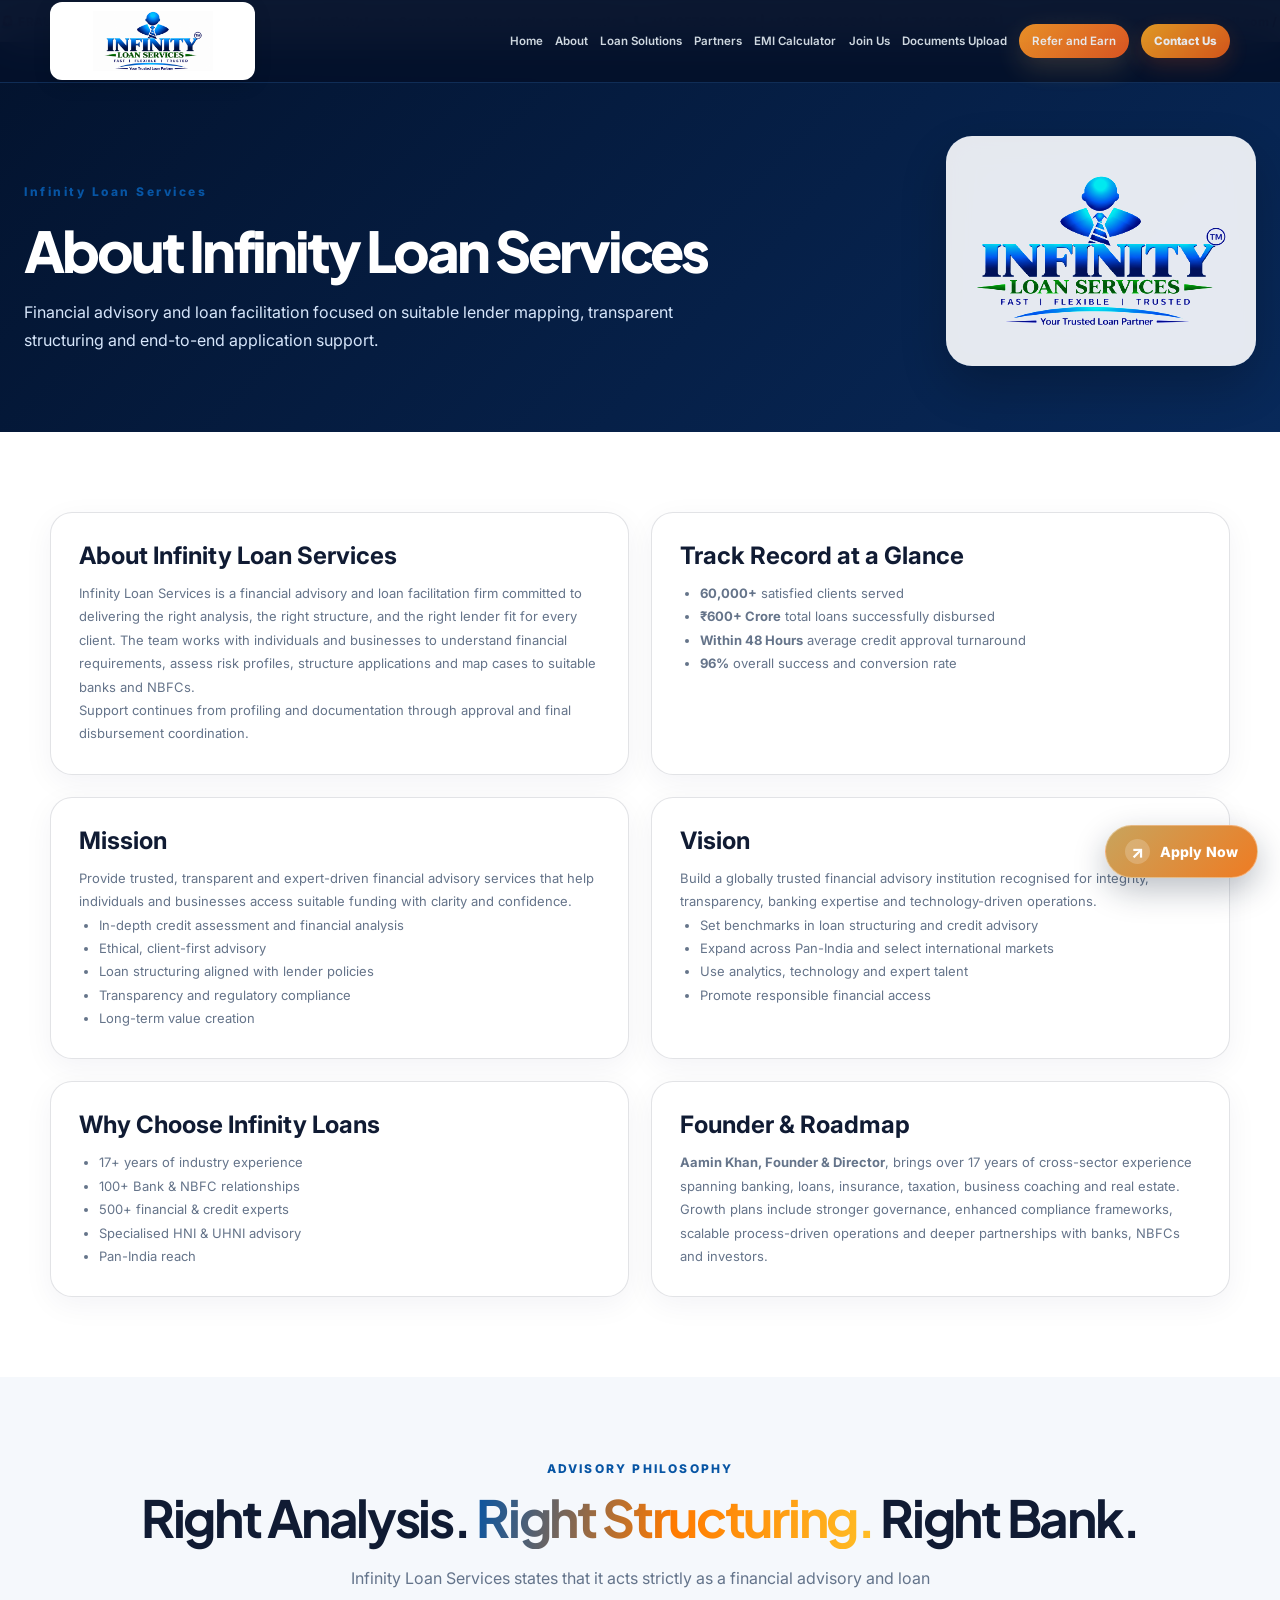
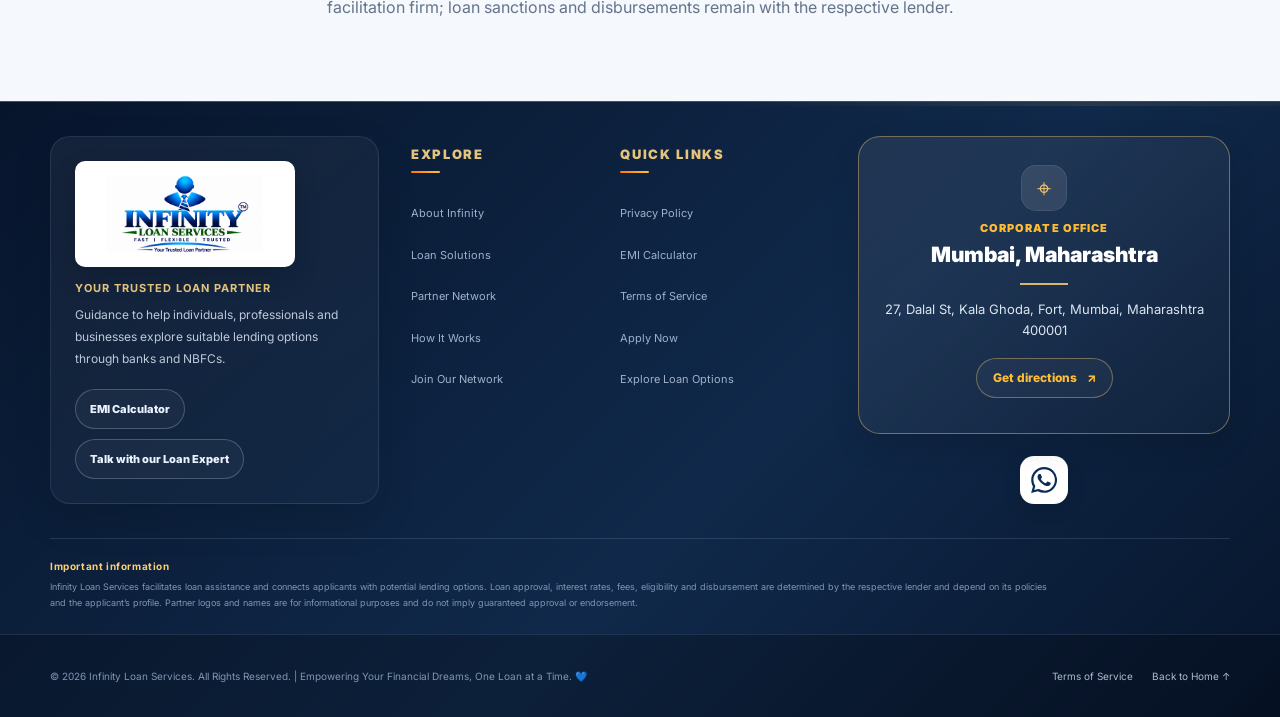
==== commit ef71087e: "Upload all website files" ====
--- a/about-us.html
+++ b/about-us.html
@@ -1,33 +1,33 @@
 <!doctype html><html lang="en"><head><meta charset="utf-8"><meta name="viewport" content="width=device-width,initial-scale=1">
-<title>About Us | Infinity Loans & Business Solutions</title><meta name="description" content="Financial advisory and loan facilitation focused on suitable lender mapping, transparent structuring and end-to-end application support.">
-<link rel="canonical" href="https://www.infinityloanservices.com/about-us"><meta property="og:type" content="website"><meta property="og:title" content="About Us | Infinity Loans & Business Solutions"><meta property="og:description" content="Financial advisory and loan facilitation focused on suitable lender mapping and application support."><meta property="og:url" content="https://www.infinityloanservices.com/about-us"><meta property="og:image" content="https://www.infinityloanservices.com/assets/FAVICON.png">
+<title>About Us | Infinity Loan Services</title><meta name="description" content="Financial advisory and loan facilitation focused on suitable lender mapping, transparent structuring and end-to-end application support.">
+<link rel="canonical" href="https://www.infinityloanservices.com/about-us"><meta property="og:type" content="website"><meta property="og:title" content="About Us | Infinity Loan Services"><meta property="og:description" content="Financial advisory and loan facilitation focused on suitable lender mapping and application support."><meta property="og:url" content="https://www.infinityloanservices.com/about-us"><meta property="og:image" content="https://www.infinityloanservices.com/assets/FAVICON.png">
 <link rel="icon" href="assets/FAVICON.png?v=3" type="image/png" sizes="512x512"><link rel="apple-touch-icon" href="assets/FAVICON.png?v=3"><link rel="stylesheet" href="style.css">
 <link rel="preconnect" href="https://fonts.googleapis.com"><link rel="preconnect" href="https://fonts.gstatic.com" crossorigin>
 <link href="https://fonts.googleapis.com/css2?family=Inter:wght@400;500;600;700;800;900&family=Plus+Jakarta+Sans:wght@700;800&display=swap" rel="stylesheet">
 </head><body><div class="progress-bar" id="progressBar"></div>
 <header class="site-header scrolled" id="header">
  <nav class="navbar container">
-<a aria-label="Infinity Loans & Business Solutions home" class="brand brand-logo" href="/#home"><img alt="Infinity Loans & Business Solutions logo" src="assets/infinity-logo.png"/></a>
+<a aria-label="Infinity Loan Services home" class="brand brand-logo" href="/#home"><img alt="Infinity Loan Services logo" src="assets/infinity-logo.png"/></a>
 <button aria-expanded="false" aria-label="Toggle navigation" class="menu-toggle" id="menuToggle">
 <span></span><span></span><span></span>
 </button>
 <div class="nav-links" id="navLinks"><a href="/">Home</a><a href="/about-us">About</a><a href="/#loans">Loan Solutions</a><a href="/#partners">Partners</a><a href="/emi-calculator">EMI Calculator</a><a href="/join-us">Join Us</a><a href="/documents-upload">Documents Upload</a><a class="nav-cta refer-cta" href="/refer-and-earn">Refer and Earn</a><a class="nav-contact-cta" href="/contact">Contact Us</a></div>
 </nav>
-</header><div class="fraud-alert-ticker" role="status" aria-label="Fraud alert"><div class="fraud-alert-track"><span>🚨 FRAUD ALERT: Never pay anyone in the name of Infinity Loans & Business Solutions without admin confirmation. 📞 +91 95798 80841 | +91 97666 16960 | +91 70454 08368 | 📧 official.infinityloanservices@gmail.com / official.infinityloanservices@gmail.com</span><span aria-hidden="true">🚨 FRAUD ALERT: Never pay anyone in the name of Infinity Loans & Business Solutions without admin confirmation. 📞 +91 95798 80841 | +91 97666 16960 | +91 70454 08368 | 📧 official.infinityloanservices@gmail.com / official.infinityloanservices@gmail.com</span></div></div>
-<main><section class="page-hero"><div class="container"><span class="section-kicker">INFINITY LOANS & BUSINESS SOLUTIONS</span><h1>About Infinity Loans & Business Solutions</h1><p>Financial advisory and loan facilitation focused on suitable lender mapping, transparent structuring and end-to-end application support.</p></div></section><section class="content-section"><div class="container">
+</header><div class="fraud-alert-ticker" role="status" aria-label="Fraud alert"><div class="fraud-alert-track"><span>🚨 FRAUD ALERT: Never pay anyone in the name of Infinity Loan Services without admin confirmation. 📞 +91 95798 80841 | +91 97666 16960 | +91 70454 08368 | 📧 official.infinityloanservices@gmail.com / official.infinityloanservices@gmail.com</span><span aria-hidden="true">🚨 FRAUD ALERT: Never pay anyone in the name of Infinity Loan Services without admin confirmation. 📞 +91 95798 80841 | +91 97666 16960 | +91 70454 08368 | 📧 official.infinityloanservices@gmail.com / official.infinityloanservices@gmail.com</span></div></div>
+<main><section class="page-hero"><div class="container"><span class="section-kicker">Infinity Loan Services</span><h1>About Infinity Loan Services</h1><p>Financial advisory and loan facilitation focused on suitable lender mapping, transparent structuring and end-to-end application support.</p></div></section><section class="content-section"><div class="container">
 <div class="content-grid">
-<div class="content-card"><h2>About Infinity Loans & Business Solutions</h2><p>Infinity Loans & Business Solutions is a financial advisory and loan facilitation firm committed to delivering the right analysis, the right structure, and the right lender fit for every client. The team works with individuals and businesses to understand financial requirements, assess risk profiles, structure applications and map cases to suitable banks and NBFCs.</p><p>Support continues from profiling and documentation through approval and final disbursement coordination.</p></div>
+<div class="content-card"><h2>About Infinity Loan Services</h2><p>Infinity Loan Services is a financial advisory and loan facilitation firm committed to delivering the right analysis, the right structure, and the right lender fit for every client. The team works with individuals and businesses to understand financial requirements, assess risk profiles, structure applications and map cases to suitable banks and NBFCs.</p><p>Support continues from profiling and documentation through approval and final disbursement coordination.</p></div>
 <div class="content-card"><h2>Track Record at a Glance</h2><ul><li><b>60,000+</b> satisfied clients served</li><li><b>₹600+ Crore</b> total loans successfully disbursed</li><li><b>Within 48 Hours</b> average credit approval turnaround</li><li><b>96%</b> overall success and conversion rate</li></ul></div>
 <div class="content-card"><h2>Mission</h2><p>Provide trusted, transparent and expert-driven financial advisory services that help individuals and businesses access suitable funding with clarity and confidence.</p><ul><li>In-depth credit assessment and financial analysis</li><li>Ethical, client-first advisory</li><li>Loan structuring aligned with lender policies</li><li>Transparency and regulatory compliance</li><li>Long-term value creation</li></ul></div>
 <div class="content-card"><h2>Vision</h2><p>Build a globally trusted financial advisory institution recognised for integrity, transparency, banking expertise and technology-driven operations.</p><ul><li>Set benchmarks in loan structuring and credit advisory</li><li>Expand across Pan-India and select international markets</li><li>Use analytics, technology and expert talent</li><li>Promote responsible financial access</li></ul></div>
 <div class="content-card"><h2>Why Choose Infinity Loans</h2><ul><li>17+ years of industry experience</li><li>100+ Bank & NBFC relationships</li><li>500+ financial & credit experts</li><li>Specialised HNI & UHNI advisory</li><li>Pan-India reach</li></ul></div>
 <div class="content-card"><h2>Founder & Roadmap</h2><p><b>Aamin Khan, Founder & Director</b>, brings over 17 years of cross-sector experience spanning banking, loans, insurance, taxation, business coaching and real estate.</p><p>Growth plans include stronger governance, enhanced compliance frameworks, scalable process-driven operations and deeper partnerships with banks, NBFCs and investors.</p></div>
 </div></div></section>
-<section class="content-section alt"><div class="container"><div class="section-title center"><span class="section-kicker">ADVISORY PHILOSOPHY</span><h2>Right Analysis. <span>Right Structuring.</span> Right Bank.</h2><p>Infinity Loans & Business Solutions states that it acts strictly as a financial advisory and loan facilitation firm; loan sanctions and disbursements remain with the respective lender.</p></div></div></section></main><footer class="footer professional-footer" id="site-footer">
+<section class="content-section alt"><div class="container"><div class="section-title center"><span class="section-kicker">ADVISORY PHILOSOPHY</span><h2>Right Analysis. <span>Right Structuring.</span> Right Bank.</h2><p>Infinity Loan Services states that it acts strictly as a financial advisory and loan facilitation firm; loan sanctions and disbursements remain with the respective lender.</p></div></div></section></main><footer class="footer professional-footer" id="site-footer">
 <div class="container footer-main">
 <div class="footer-brand-column">
-<a aria-label="Infinity Loans & Business Solutions home" class="footer-logo-link" href="/">
-<img alt="Infinity Loans & Business Solutions" src="assets/infinity-logo.png"/>
+<a aria-label="Infinity Loan Services home" class="footer-logo-link" href="/">
+<img alt="Infinity Loan Services" src="assets/infinity-logo.png"/>
 </a>
 <p class="footer-tagline">Your Trusted Loan Partner</p>
 <p class="footer-intro">Guidance to help individuals, professionals and businesses explore suitable lending options through banks and NBFCs.</p>
@@ -68,15 +68,15 @@
 </div>
 <div class="container footer-disclaimer">
 <strong>Important information</strong>
-<p>Infinity Loans & Business Solutions facilitates loan assistance and connects applicants with potential lending options. Loan approval, interest rates, fees, eligibility and disbursement are determined by the respective lender and depend on its policies and the applicant’s profile. Partner logos and names are for informational purposes and do not imply guaranteed approval or endorsement.</p>
+<p>Infinity Loan Services facilitates loan assistance and connects applicants with potential lending options. Loan approval, interest rates, fees, eligibility and disbursement are determined by the respective lender and depend on its policies and the applicant’s profile. Partner logos and names are for informational purposes and do not imply guaranteed approval or endorsement.</p>
 </div>
 <div class="footer-bottom">
 <div class="container footer-bottom-inner">
-<span>© 2026 Infinity Loans & Business Solutions. All Rights Reserved. | Empowering Your Financial Dreams, One Loan at a Time. 💙</span>
+<span>© 2026 Infinity Loan Services. All Rights Reserved. | Empowering Your Financial Dreams, One Loan at a Time. 💙</span>
 <div class="footer-legal-links"><a href="/terms-of-services">Terms of Service</a><a href="/#home">Back to Home ↑</a></div>
 </div>
 </div>
-</footer><div class="expert-modal" id="expertModal" aria-hidden="true" role="dialog" aria-modal="true" aria-labelledby="expertModalTitle"><button class="expert-modal-overlay" type="button" data-close-expert aria-label="Close expert popup"></button><div class="expert-modal-card" role="document"><div class="expert-modal-header"><div class="expert-modal-brand"><img src="assets/infinity-logo.png" alt="Infinity Loans & Business Solutions logo"><strong>Infinity Loans & Business Solutions</strong></div><button type="button" class="expert-modal-close" data-close-expert aria-label="Close">×</button></div><p class="expert-eyebrow">TALK WITH OUR LOAN EXPERT</p><h2 id="expertModalTitle">Aamin Khan</h2><p class="expert-role">Founder &amp; Director</p><div class="expert-contact-details"><a href="tel:+919579880841">☎ +91 95798 80841 | +91 97666 16960 | +91 70454 08368</a><a href="mailto:official.infinityloanservices@gmail.com">✉ official.infinityloanservices@gmail.com</a></div><p class="expert-help">Get guidance on available loan options and the application process.</p></div></div>
+</footer><div class="expert-modal" id="expertModal" aria-hidden="true" role="dialog" aria-modal="true" aria-labelledby="expertModalTitle"><button class="expert-modal-overlay" type="button" data-close-expert aria-label="Close expert popup"></button><div class="expert-modal-card" role="document"><div class="expert-modal-header"><div class="expert-modal-brand"><img src="assets/infinity-logo.png" alt="Infinity Loan Services logo"><strong>Infinity Loan Services</strong></div><button type="button" class="expert-modal-close" data-close-expert aria-label="Close">×</button></div><p class="expert-eyebrow">TALK WITH OUR LOAN EXPERT</p><h2 id="expertModalTitle">Aamin Khan</h2><p class="expert-role">Founder &amp; Director</p><div class="expert-contact-details"><a href="tel:+919579880841">☎ +91 95798 80841 | +91 97666 16960 | +91 70454 08368</a><a href="mailto:official.infinityloanservices@gmail.com">✉ official.infinityloanservices@gmail.com</a></div><p class="expert-help">Get guidance on available loan options and the application process.</p></div></div>
 <script src="script.js"></script>
 <a class="floating-apply-now" id="floatingApplyNow" href="/#open-loan-form"  aria-label="Open loan application form"><span class="floating-apply-icon" aria-hidden="true">↗</span><span>Apply Now</span></a>
 </body></html>
--- a/style.css
+++ b/style.css
@@ -1357,7 +1357,7 @@
 }
 
 
-/* PROFESSIONAL FOOTER — Infinity Loans & Business Solutions */
+/* PROFESSIONAL FOOTER — Infinity Loan Services */
 .professional-footer{
   background:
     radial-gradient(ellipse at 8% 0%,rgba(0,91,190,.22),transparent 35%),
@@ -2599,7 +2599,7 @@
 .refer-field input,.refer-field select,.refer-field textarea{box-sizing:border-box;min-width:0;width:100%;font-size:14px;line-height:1.4}
 
 
-/* Infinity Loans & Business Solutions: fixed access to the existing loan inquiry popup */
+/* Infinity Loan Services: fixed access to the existing loan inquiry popup */
 .floating-apply-now{
   position:fixed;right:22px;bottom:22px;z-index:950;
   display:inline-flex;align-items:center;gap:10px;
